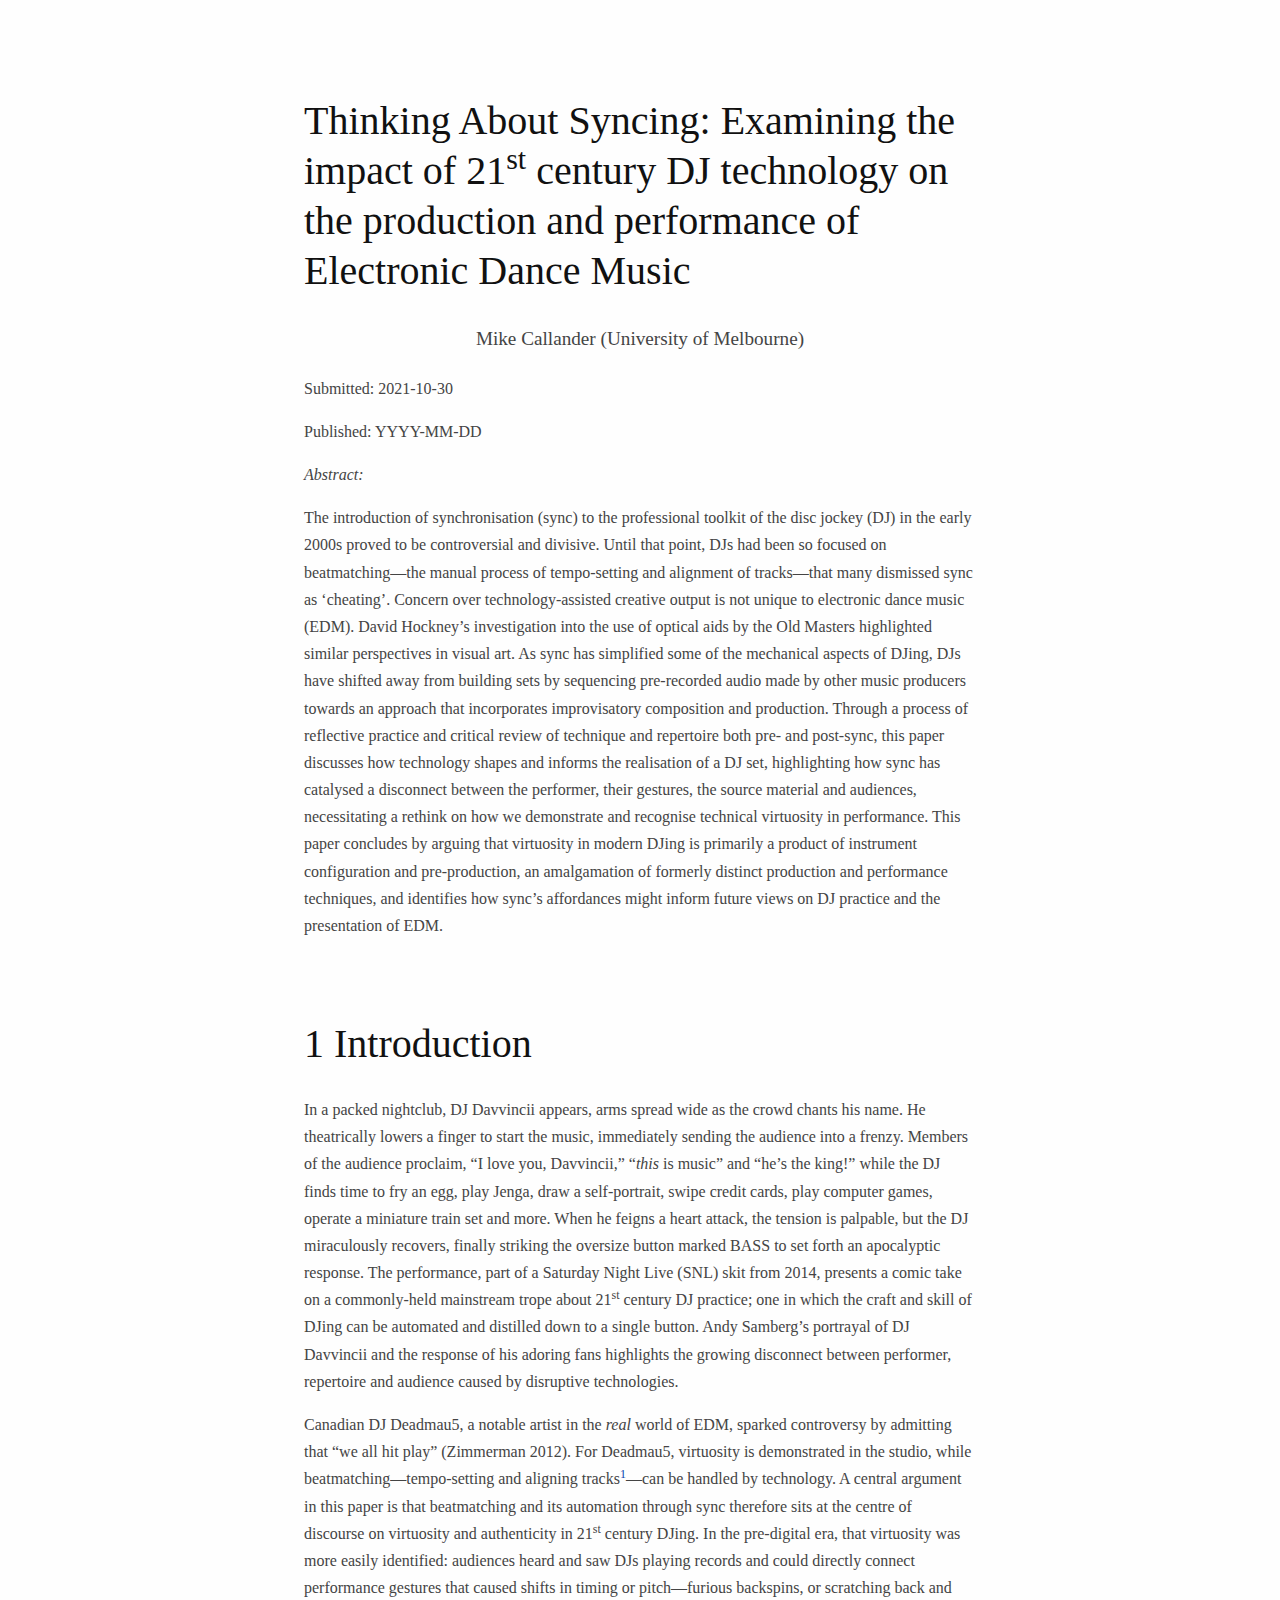
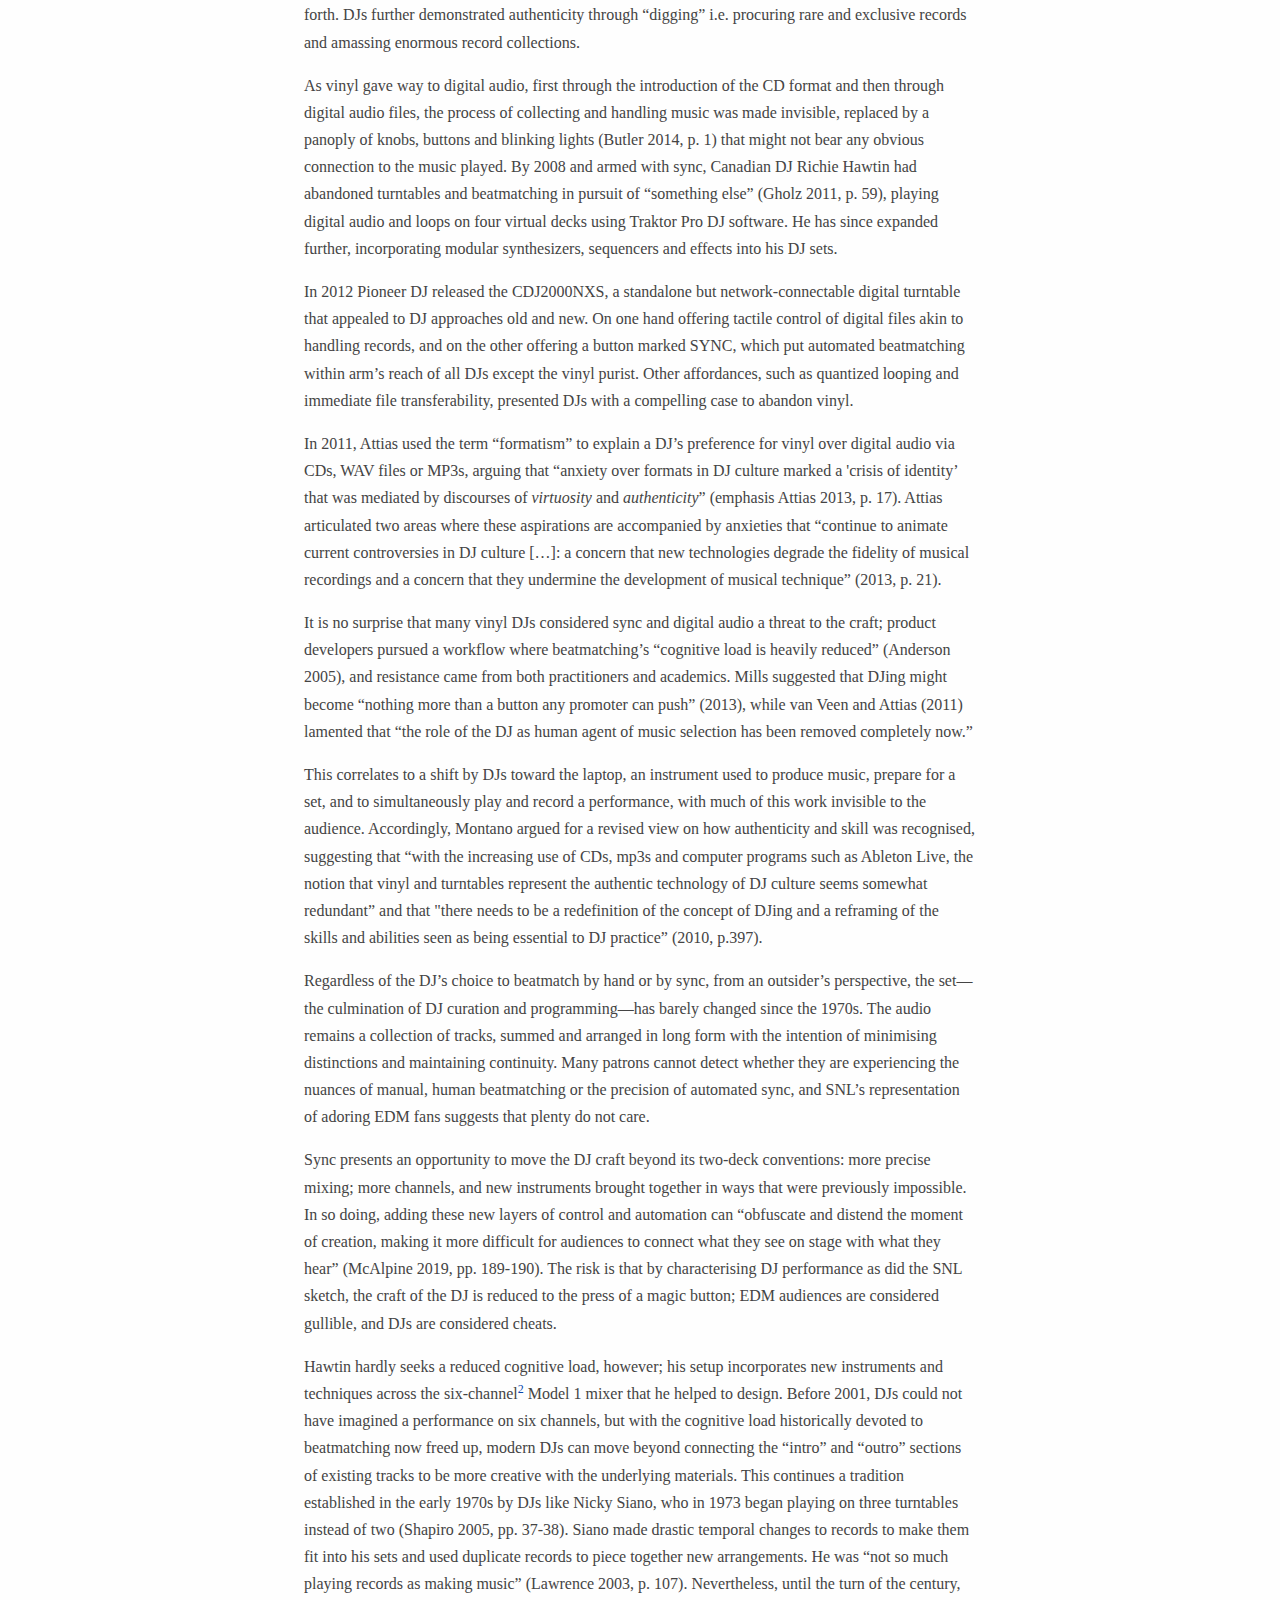
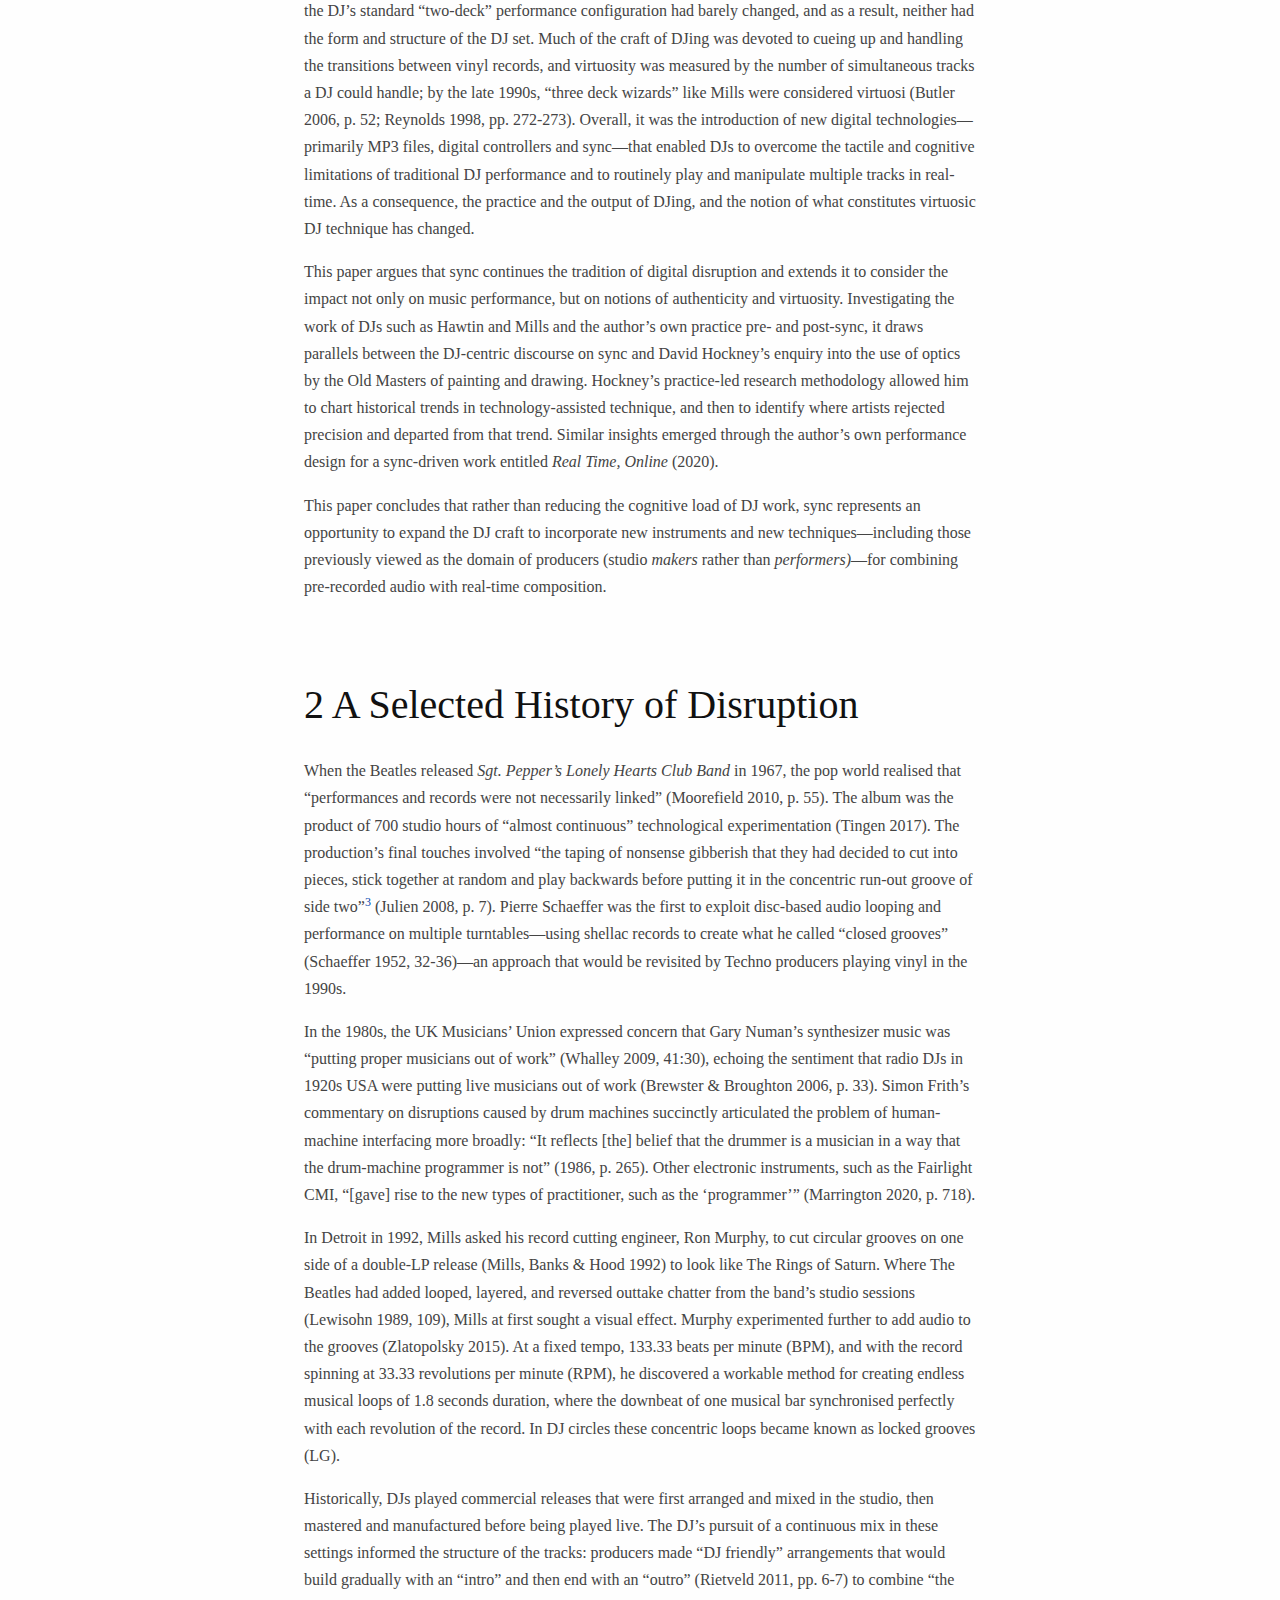
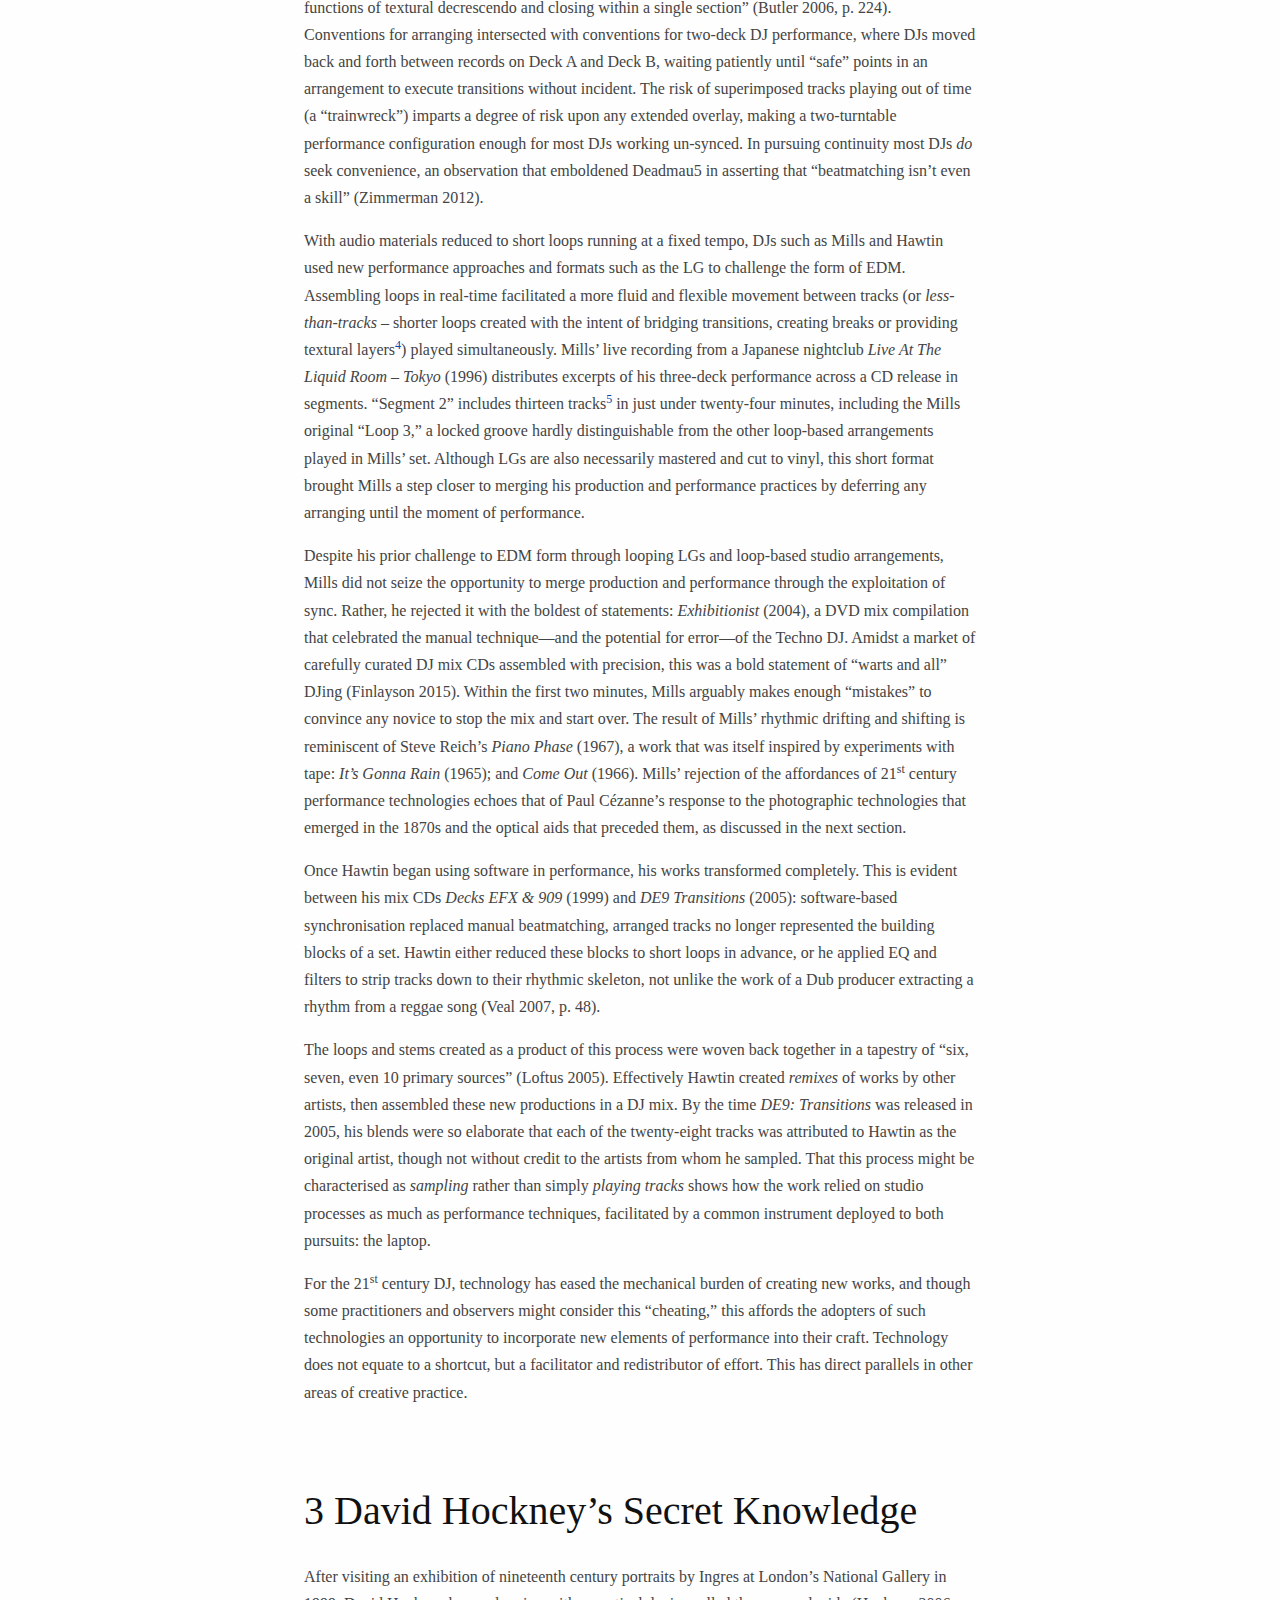
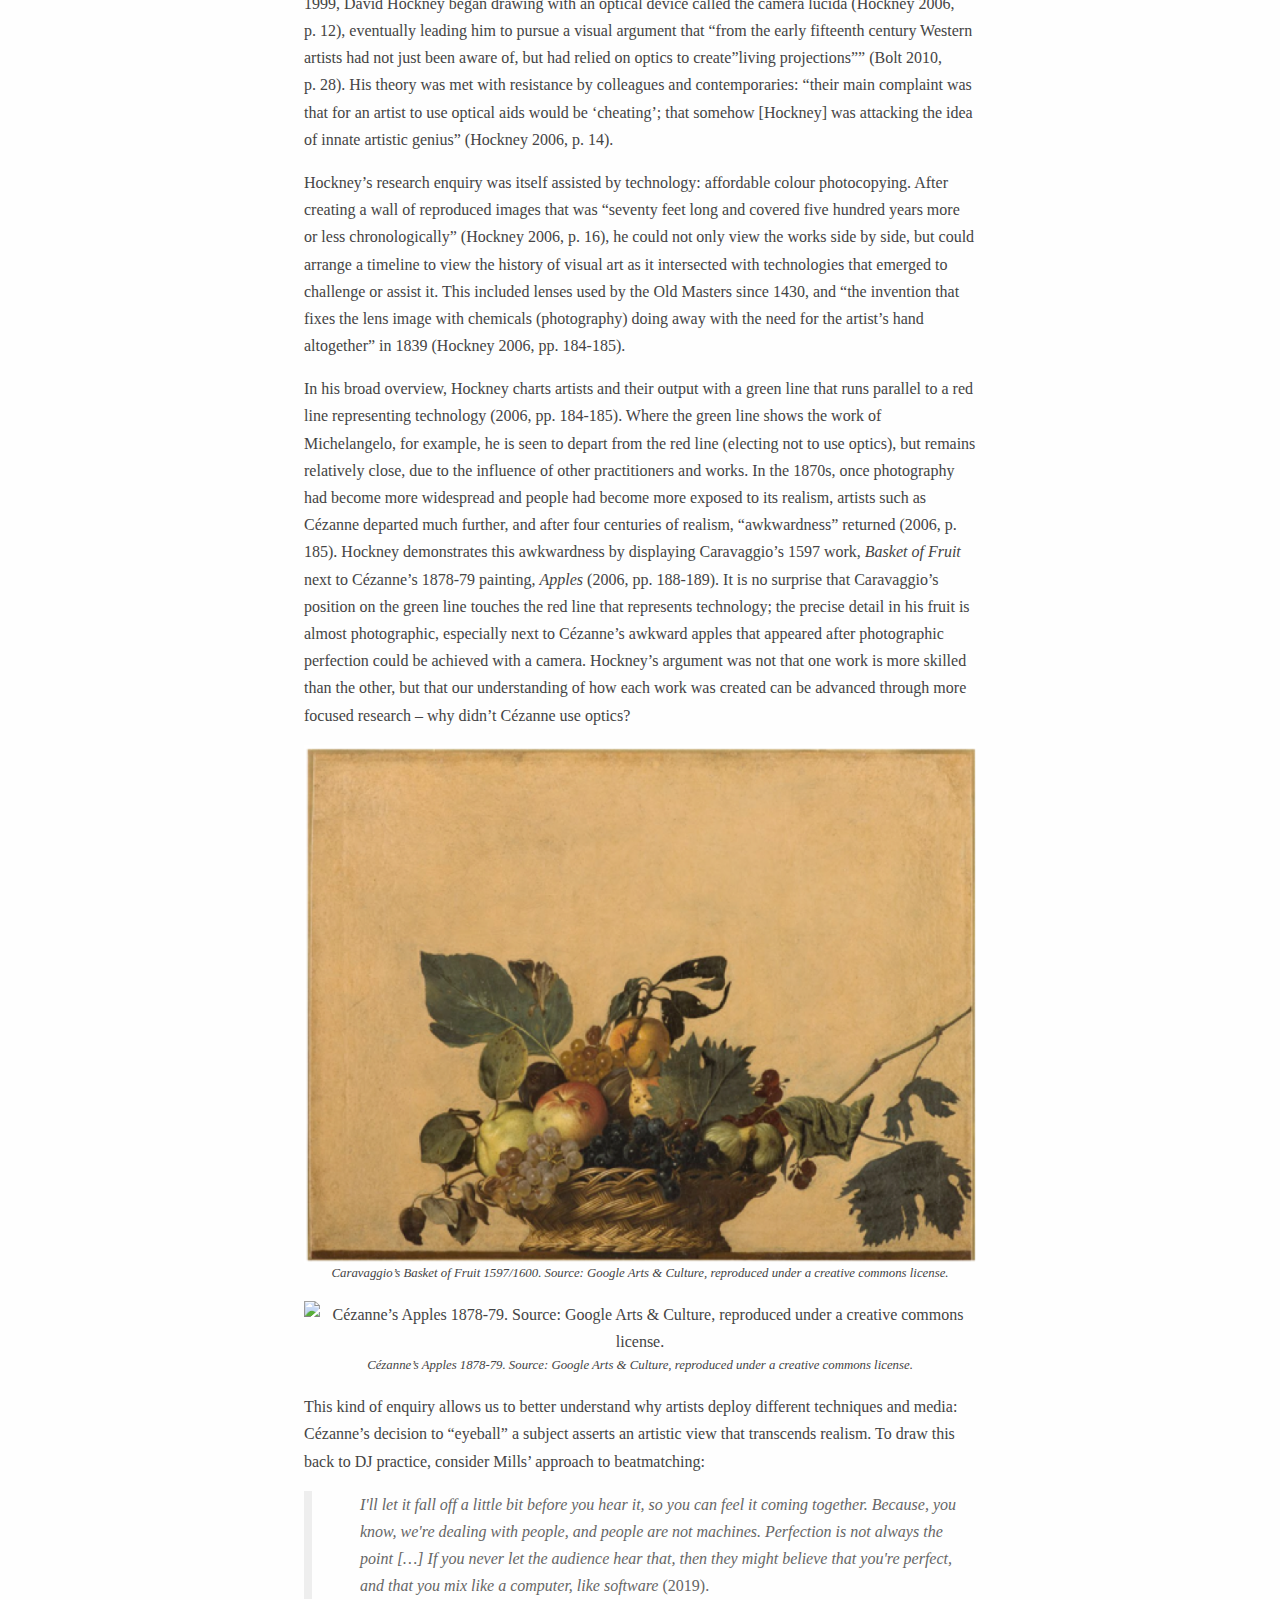
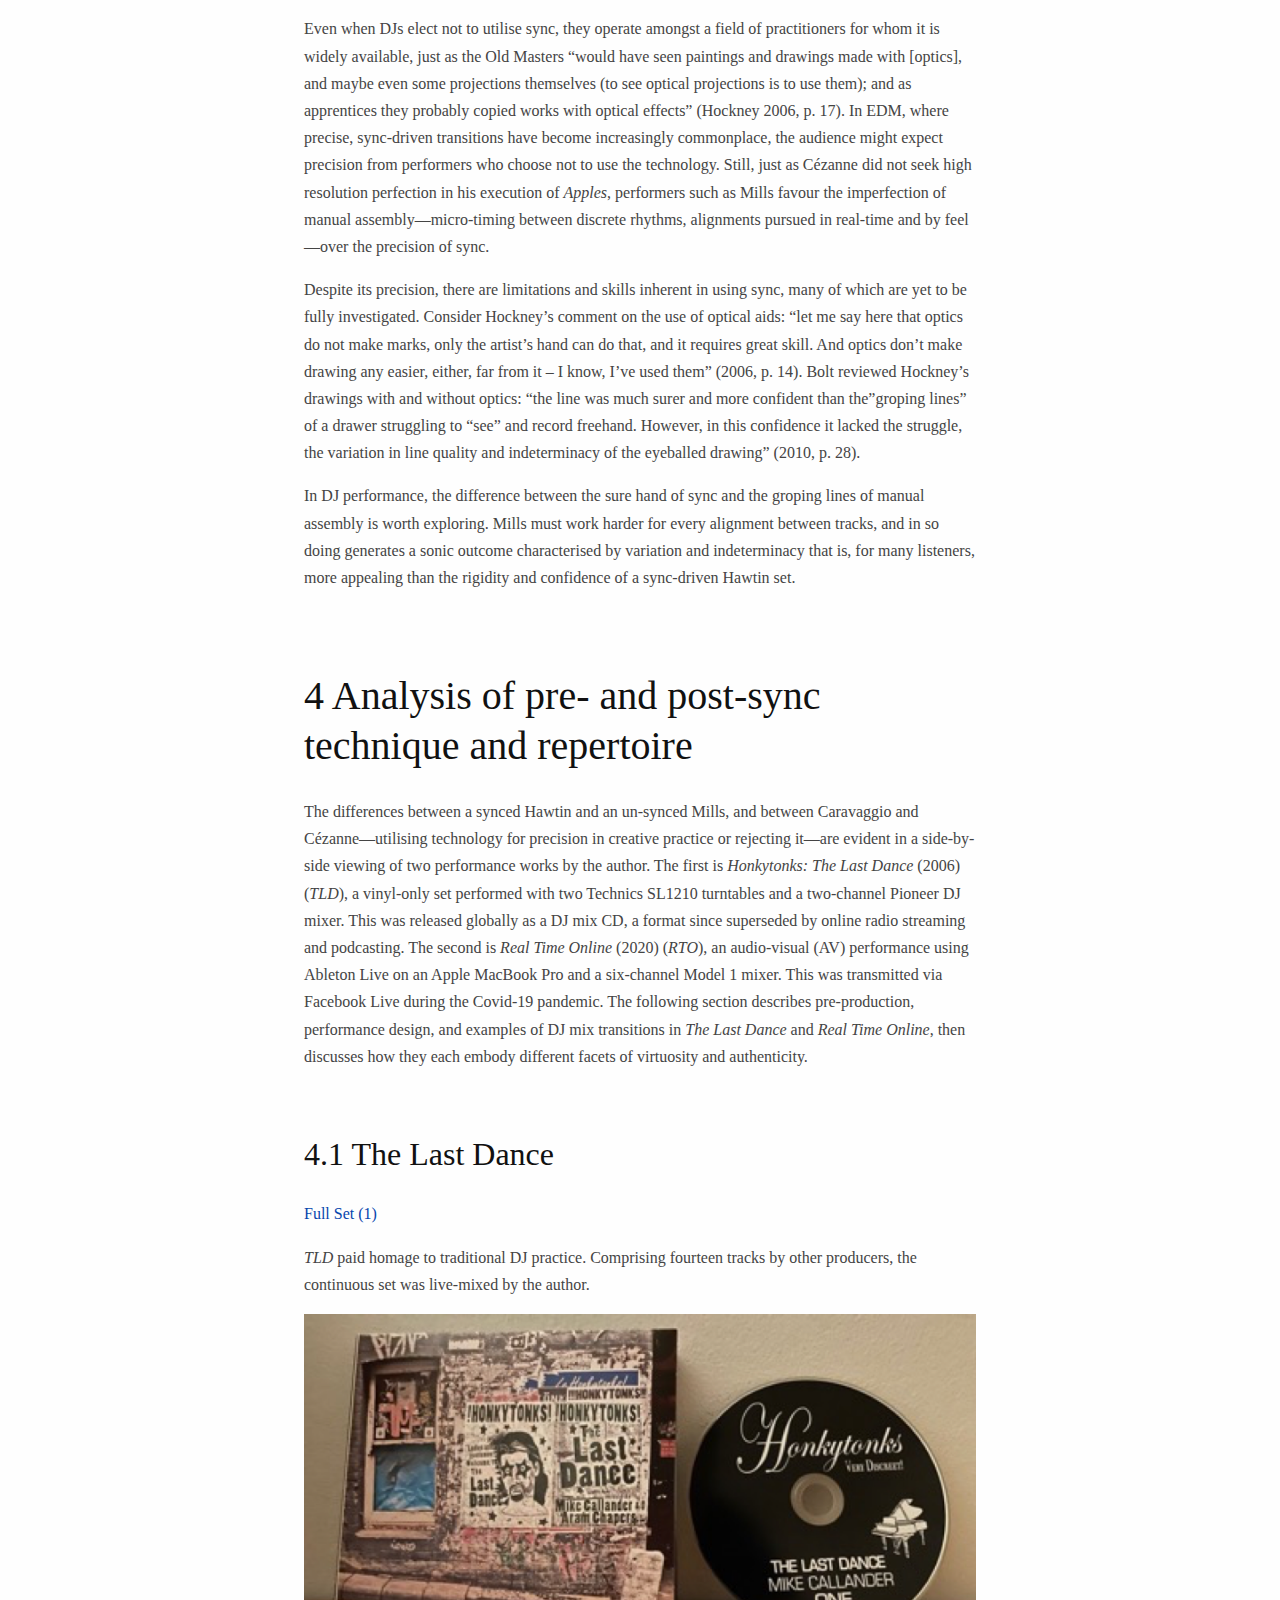
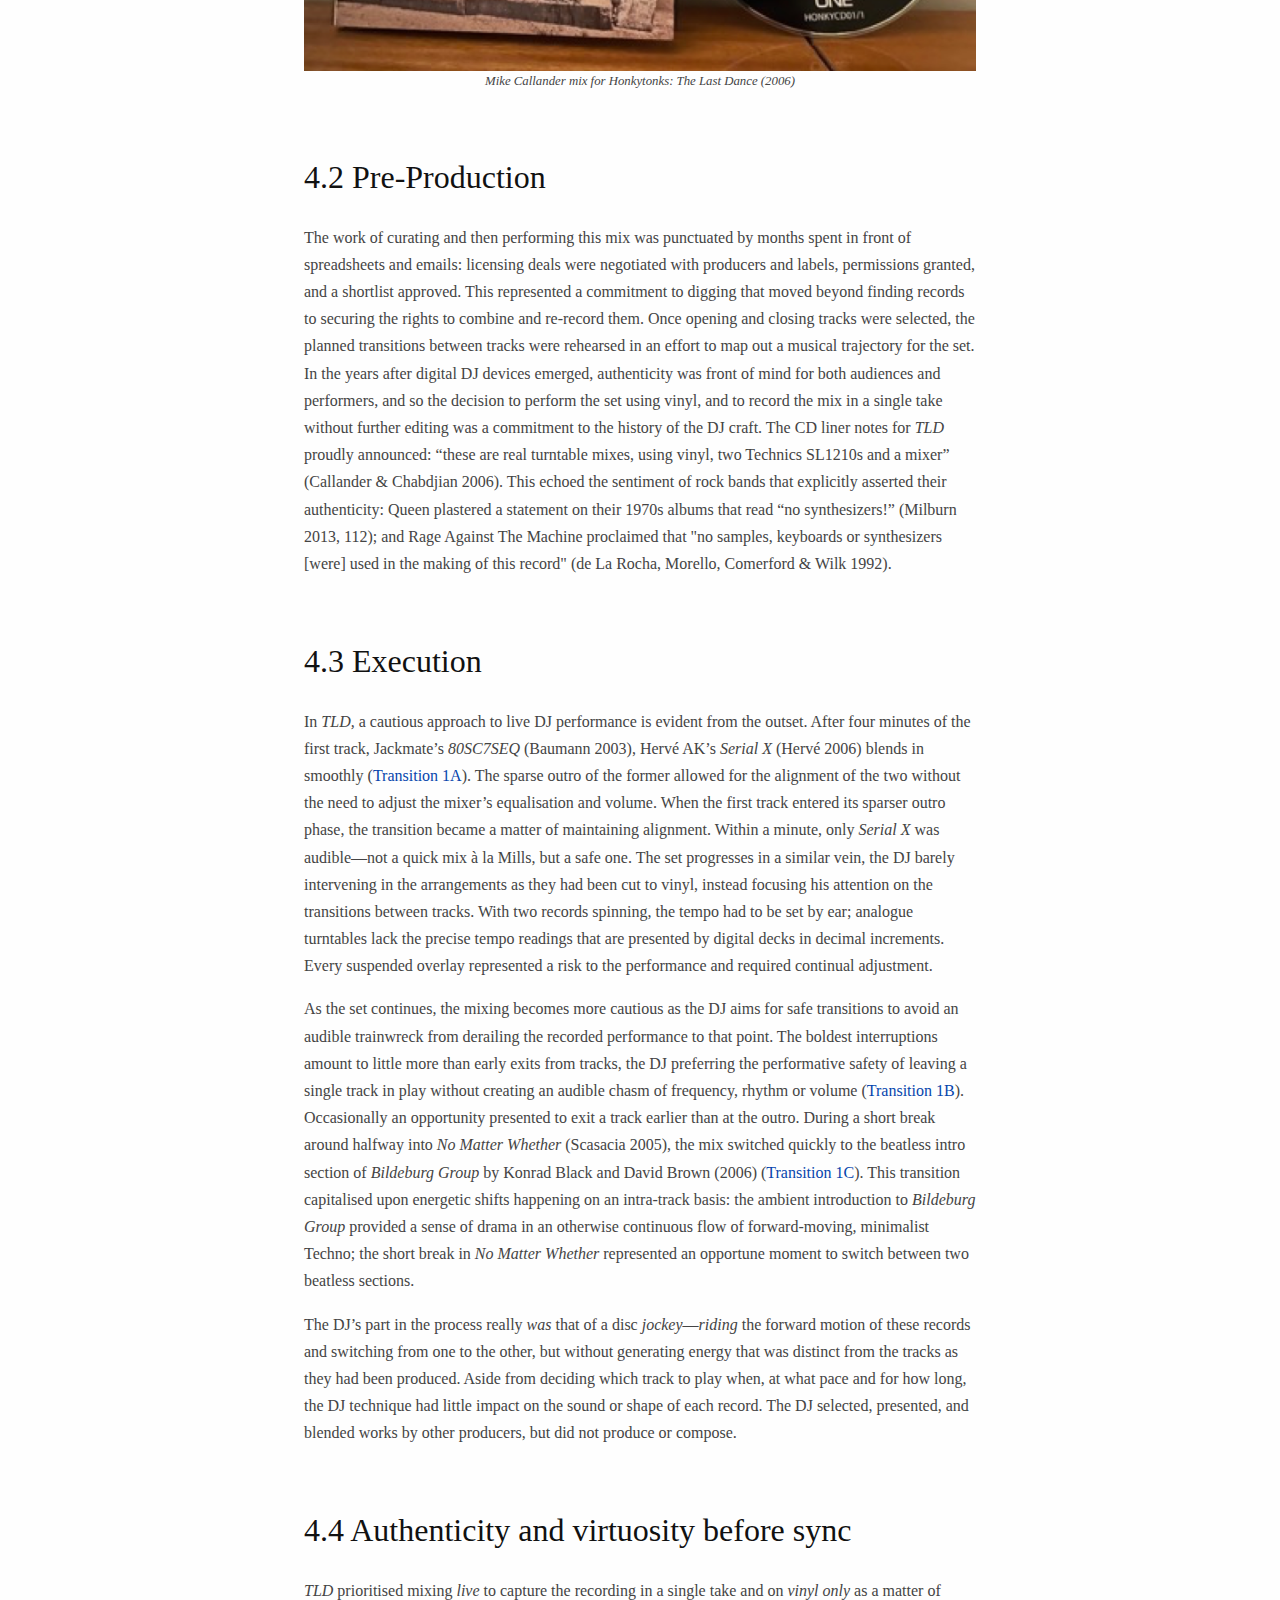
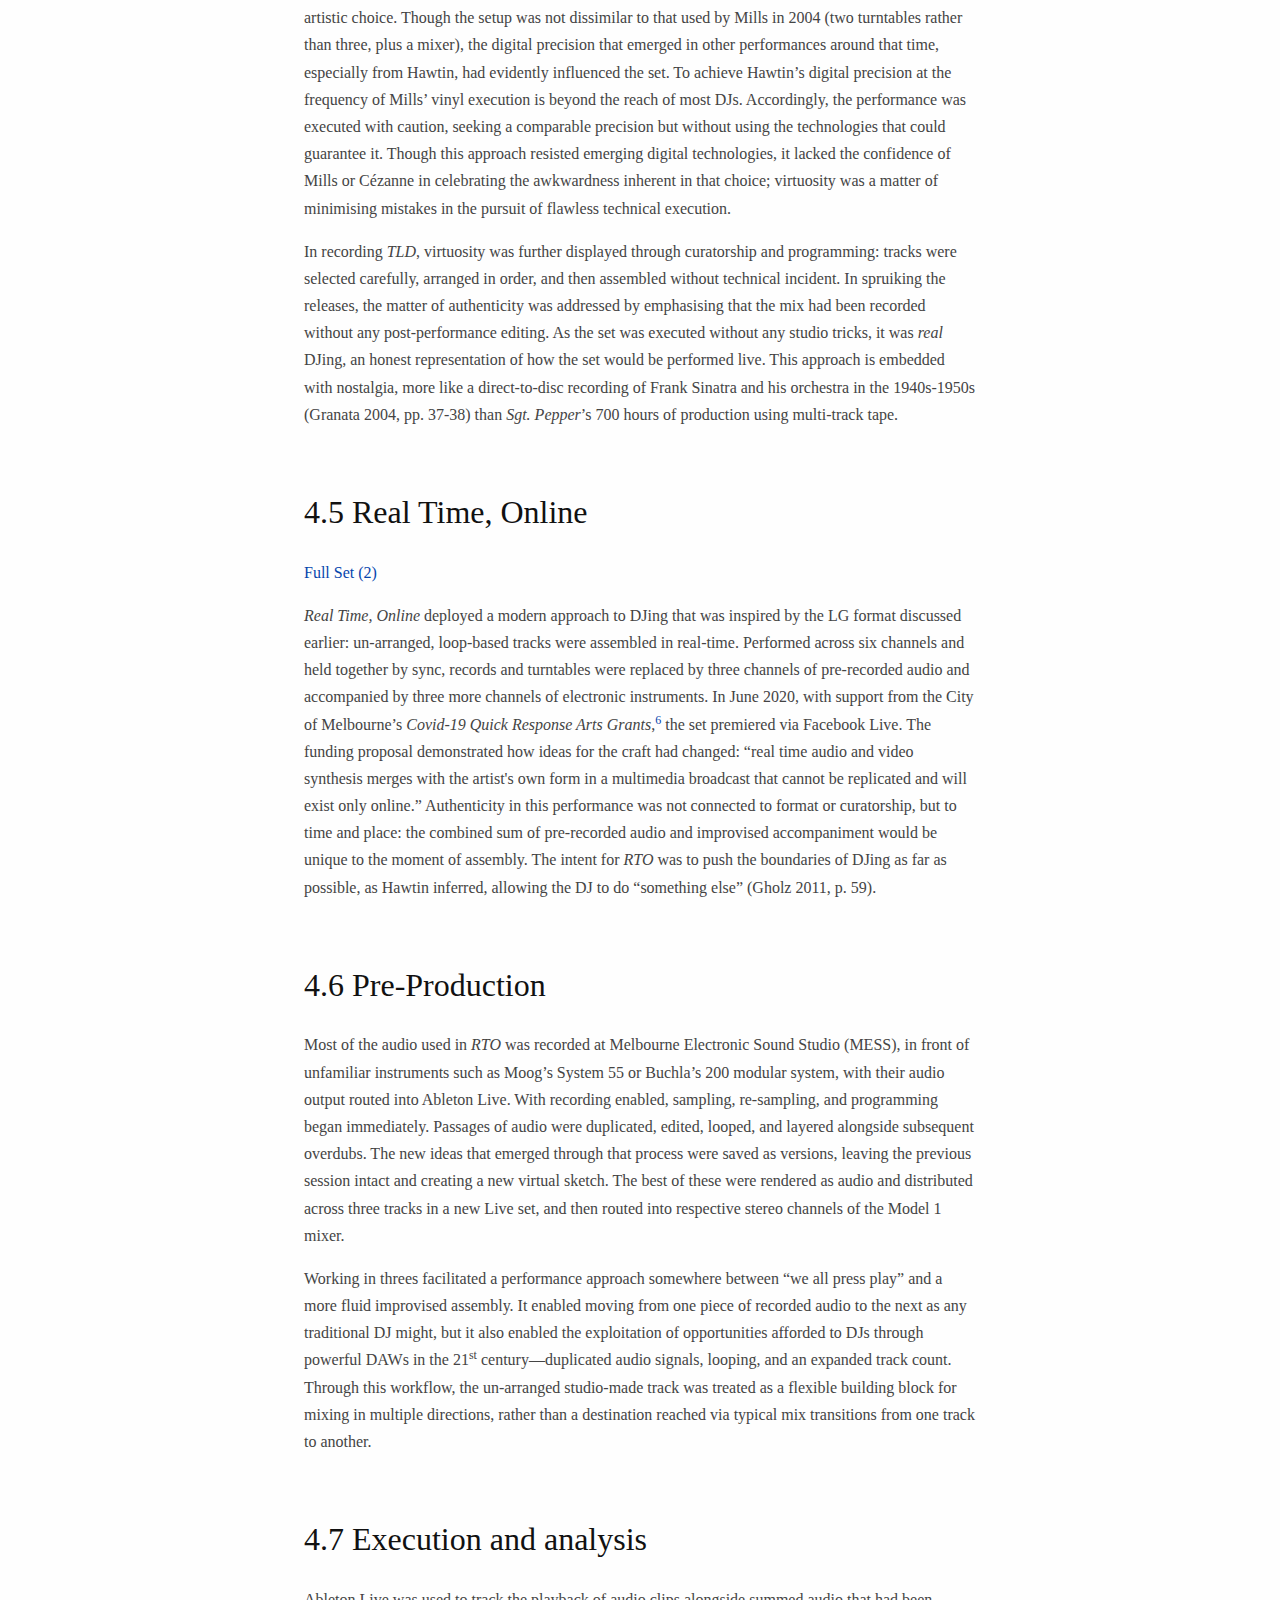
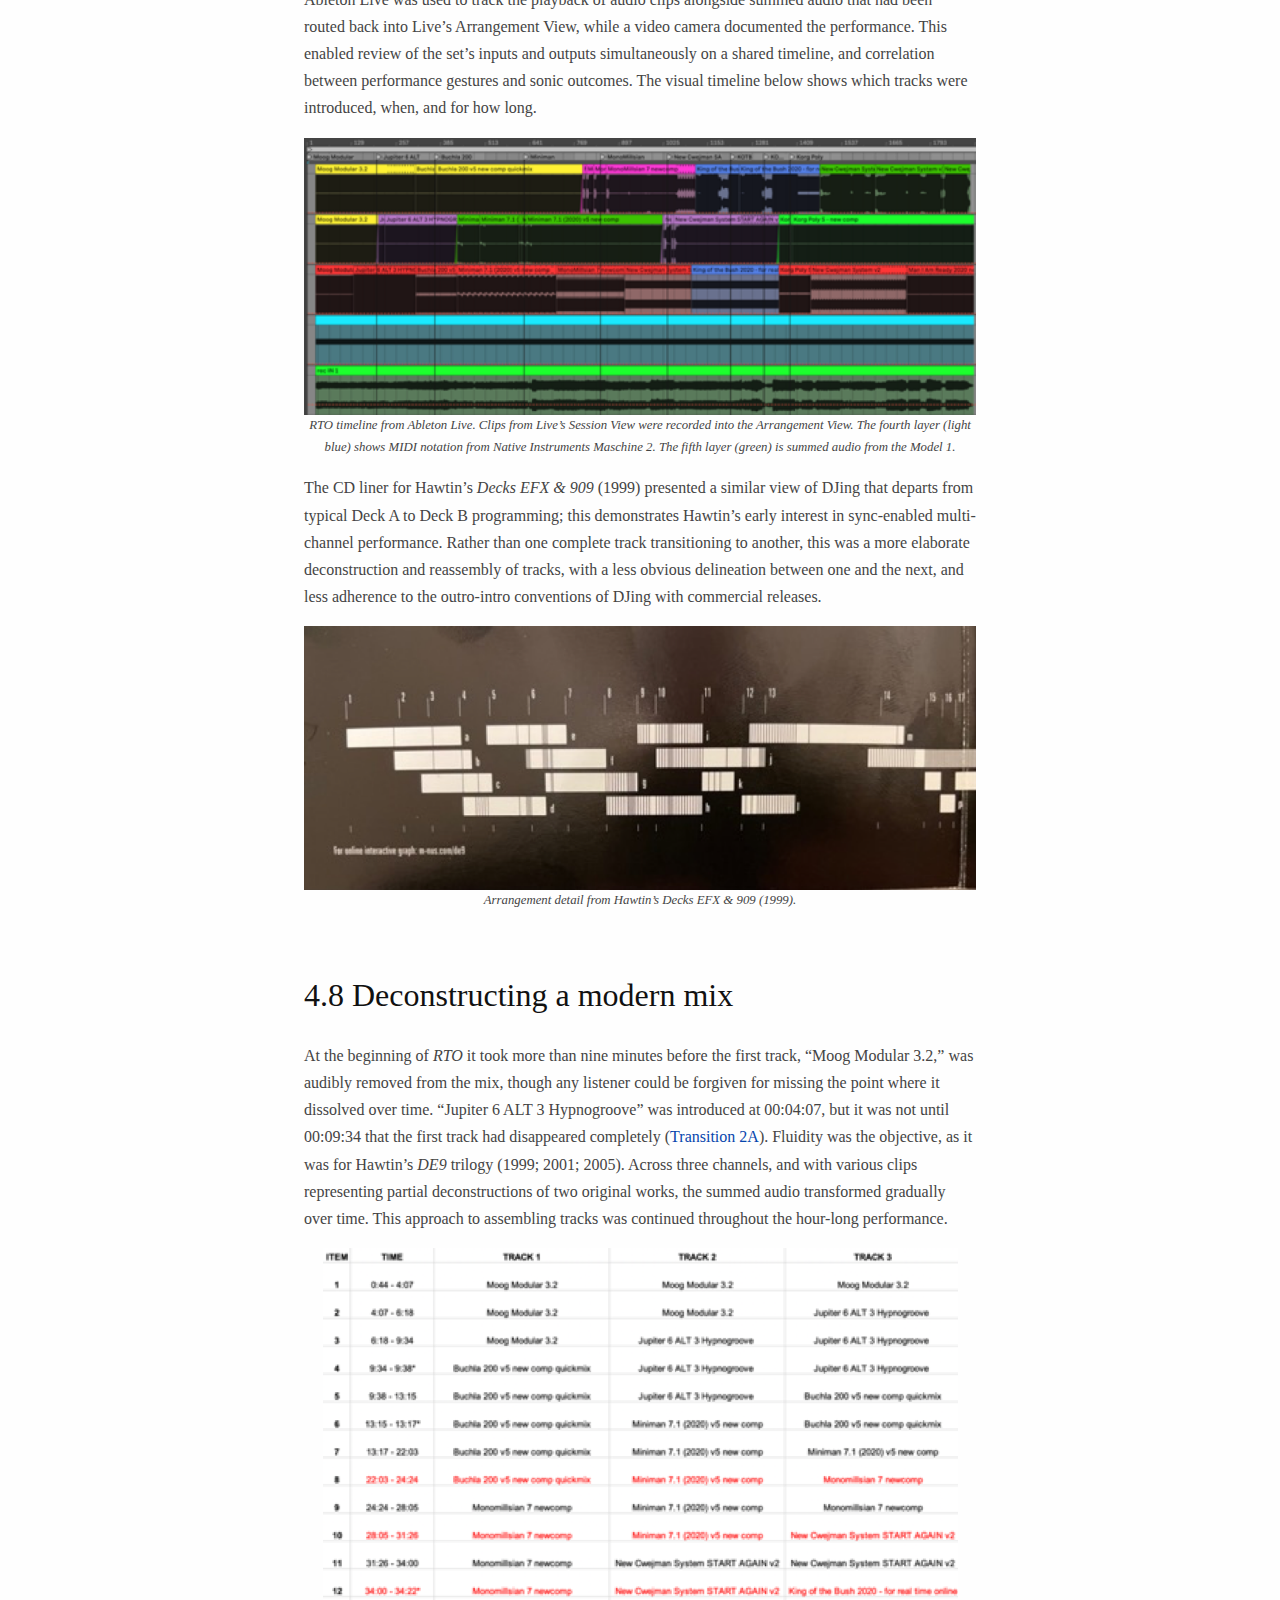
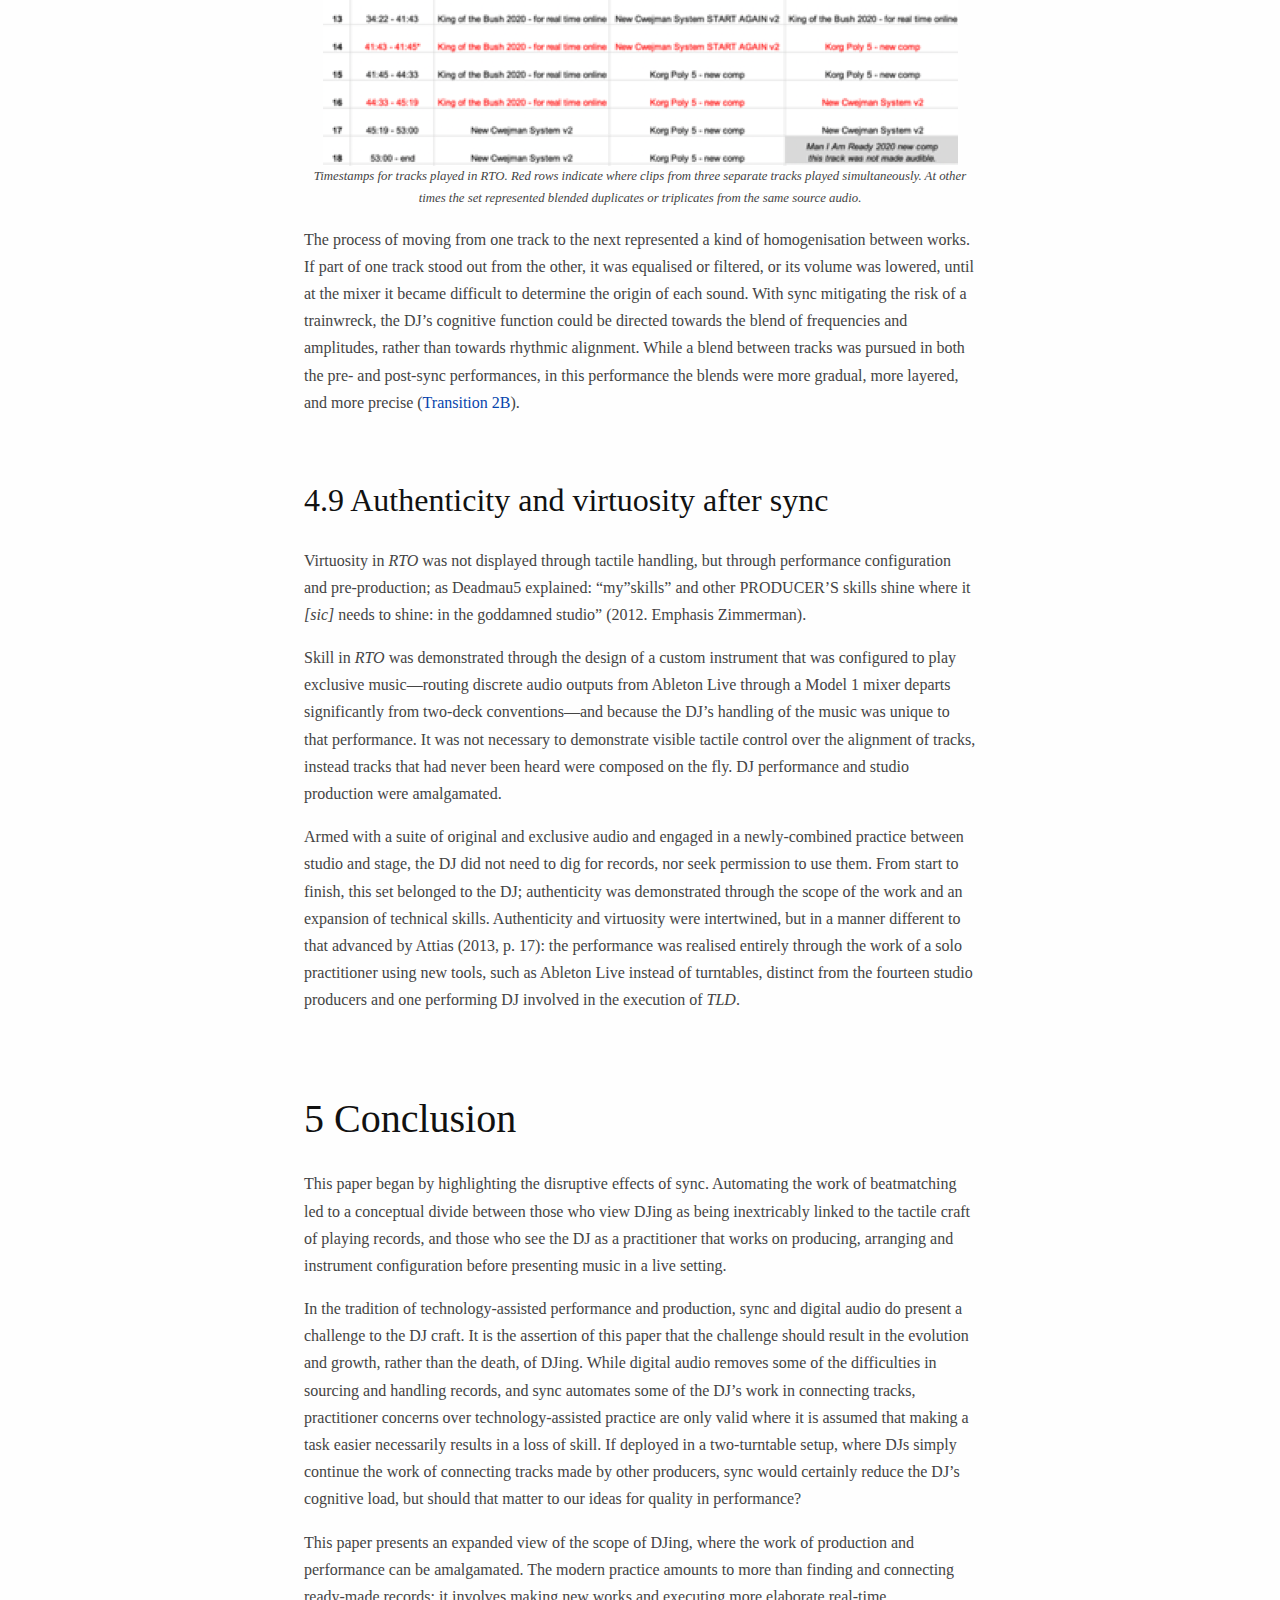
==== index.html @ 203439c2 "deploy: f48fe252d21193da7392823ff0efa129f511105b" ====
<!DOCTYPE html>
<html xmlns="http://www.w3.org/1999/xhtml" lang="" xml:lang="">
<head>
  <meta charset="utf-8" />
  <meta name="generator" content="pandoc" />
  <meta name="viewport" content="width=device-width, initial-scale=1.0, user-scalable=yes" />
  <meta name="dcterms.date" content="2021-10-30" />
  <title>Thinking About Syncing: Examining the impact of 21st century DJ technology on the production and performance of Electronic Dance Music</title>
  <style>
    code{white-space: pre-wrap;}
    span.smallcaps{font-variant: small-caps;}
    div.columns{display: flex; gap: min(4vw, 1.5em);}
    div.column{flex: auto; overflow-x: auto;}
    div.hanging-indent{margin-left: 1.5em; text-indent: -1.5em;}
    ul.task-list{list-style: none;}
    ul.task-list li input[type="checkbox"] {
      width: 0.8em;
      margin: 0 0.8em 0.2em -1.6em;
      vertical-align: middle;
    }
    .display.math{display: block; text-align: center; margin: 0.5rem auto;}
  </style>
  <link rel="stylesheet" href="templates/pandoc.css" />
  <!--[if lt IE 9]>
    <script src="//cdnjs.cloudflare.com/ajax/libs/html5shiv/3.7.3/html5shiv-printshiv.min.js"></script>
  <![endif]-->
</head>
<body>
<header id="title-block-header">
<h1 class="title">Thinking About Syncing: Examining the impact of
21<sup>st</sup> century DJ technology on the production and performance
of Electronic Dance Music</h1>
<p class="author">Mike Callander
 (University of Melbourne)
</p>
<p class="date">Submitted: 2021-10-30</p>
<p class="date">Published: YYYY-MM-DD</p>
</header>
<p class="abstract"><em>Abstract:</em> <p>The introduction of
synchronisation (sync) to the professional toolkit of the disc jockey
(DJ) in the early 2000s proved to be controversial and divisive. Until
that point, DJs had been so focused on beatmatching—the manual process
of tempo-setting and alignment of tracks—that many dismissed sync as
‘cheating’. Concern over technology-assisted creative output is not
unique to electronic dance music (EDM). David Hockney’s investigation
into the use of optical aids by the Old Masters highlighted similar
perspectives in visual art. As sync has simplified some of the
mechanical aspects of DJing, DJs have shifted away from building sets by
sequencing pre-recorded audio made by other music producers towards an
approach that incorporates improvisatory composition and production.
Through a process of reflective practice and critical review of
technique and repertoire both pre- and post-sync, this paper discusses
how technology shapes and informs the realisation of a DJ set,
highlighting how sync has catalysed a disconnect between the performer,
their gestures, the source material and audiences, necessitating a
rethink on how we demonstrate and recognise technical virtuosity in
performance. This paper concludes by arguing that virtuosity in modern
DJing is primarily a product of instrument configuration and
pre-production, an amalgamation of formerly distinct production and
performance techniques, and identifies how sync’s affordances might
inform future views on DJ practice and the presentation of EDM.</p></p>
<h1 data-number="1" id="introduction"><span
class="header-section-number">1</span> Introduction</h1>
<p>In a packed nightclub, DJ Davvincii appears, arms spread wide as the
crowd chants his name. He theatrically lowers a finger to start the
music, immediately sending the audience into a frenzy. Members of the
audience proclaim, “I love you, Davvincii,” “<em>this</em> is music” and
“he’s the king!” while the DJ finds time to fry an egg, play Jenga, draw
a self-portrait, swipe credit cards, play computer games, operate a
miniature train set and more. When he feigns a heart attack, the tension
is palpable, but the DJ miraculously recovers, finally striking the
oversize button marked BASS to set forth an apocalyptic response. The
performance, part of a Saturday Night Live (SNL) skit from 2014,
presents a comic take on a commonly-held mainstream trope about
21<sup>st</sup> century DJ practice; one in which the craft and skill of
DJing can be automated and distilled down to a single button. Andy
Samberg’s portrayal of DJ Davvincii and the response of his adoring fans
highlights the growing disconnect between performer, repertoire and
audience caused by disruptive technologies.</p>
<p>Canadian DJ Deadmau5, a notable artist in the <em>real</em> world of
EDM, sparked controversy by admitting that “we all hit play” (Zimmerman
2012). For Deadmau5, virtuosity is demonstrated in the studio, while
beatmatching—tempo-setting and aligning tracks<a href="#fn1"
class="footnote-ref" id="fnref1" role="doc-noteref"><sup>1</sup></a>—can
be handled by technology. A central argument in this paper is that
beatmatching and its automation through sync therefore sits at the
centre of discourse on virtuosity and authenticity in 21<sup>st</sup>
century DJing. In the pre-digital era, that virtuosity was more easily
identified: audiences heard and saw DJs playing records and could
directly connect performance gestures that caused shifts in timing or
pitch—furious backspins, or scratching back and forth. DJs further
demonstrated authenticity through “digging” i.e. procuring rare and
exclusive records and amassing enormous record collections.</p>
<p>As vinyl gave way to digital audio, first through the introduction of
the CD format and then through digital audio files, the process of
collecting and handling music was made invisible, replaced by a panoply
of knobs, buttons and blinking lights (Butler 2014, p. 1) that might not
bear any obvious connection to the music played. By 2008 and armed with
sync, Canadian DJ Richie Hawtin had abandoned turntables and
beatmatching in pursuit of “something else” (Gholz 2011, p. 59), playing
digital audio and loops on four virtual decks using Traktor Pro DJ
software. He has since expanded further, incorporating modular
synthesizers, sequencers and effects into his DJ sets.</p>
<p>In 2012 Pioneer DJ released the CDJ2000NXS, a standalone but
network-connectable digital turntable that appealed to DJ approaches old
and new. On one hand offering tactile control of digital files akin to
handling records, and on the other offering a button marked SYNC, which
put automated beatmatching within arm’s reach of all DJs except the
vinyl purist. Other affordances, such as quantized looping and immediate
file transferability, presented DJs with a compelling case to abandon
vinyl.</p>
<p>In 2011, Attias used the term “formatism” to explain a DJ’s
preference for vinyl over digital audio via CDs, WAV files or MP3s,
arguing that “anxiety over formats in DJ culture marked a 'crisis of
identity’ that was mediated by discourses of <em>virtuosity</em> and
<em>authenticity</em>” (emphasis Attias 2013, p. 17). Attias articulated
two areas where these aspirations are accompanied by anxieties that
“continue to animate current controversies in DJ culture […]: a concern
that new technologies degrade the fidelity of musical recordings and a
concern that they undermine the development of musical technique” (2013,
p. 21).</p>
<p>It is no surprise that many vinyl DJs considered sync and digital
audio a threat to the craft; product developers pursued a workflow where
beatmatching’s “cognitive load is heavily reduced” (Anderson 2005), and
resistance came from both practitioners and academics. Mills suggested
that DJing might become “nothing more than a button any promoter can
push” (2013), while van Veen and Attias (2011) lamented that “the role
of the DJ as human agent of music selection has been removed completely
now.”</p>
<p>This correlates to a shift by DJs toward the laptop, an instrument
used to produce music, prepare for a set, and to simultaneously play and
record a performance, with much of this work invisible to the audience.
Accordingly, Montano argued for a revised view on how authenticity and
skill was recognised, suggesting that “with the increasing use of CDs,
mp3s and computer programs such as Ableton Live, the notion that vinyl
and turntables represent the authentic technology of DJ culture seems
somewhat redundant” and that "there needs to be a redefinition of the
concept of DJing and a reframing of the skills and abilities seen as
being essential to DJ practice” (2010, p.397).</p>
<p>Regardless of the DJ’s choice to beatmatch by hand or by sync, from
an outsider’s perspective, the set—the culmination of DJ curation and
programming—has barely changed since the 1970s. The audio remains a
collection of tracks, summed and arranged in long form with the
intention of minimising distinctions and maintaining continuity. Many
patrons cannot detect whether they are experiencing the nuances of
manual, human beatmatching or the precision of automated sync, and SNL’s
representation of adoring EDM fans suggests that plenty do not care.</p>
<p>Sync presents an opportunity to move the DJ craft beyond its two-deck
conventions: more precise mixing; more channels, and new instruments
brought together in ways that were previously impossible. In so doing,
adding these new layers of control and automation can “obfuscate and
distend the moment of creation, making it more difficult for audiences
to connect what they see on stage with what they hear” (McAlpine 2019,
pp. 189-190). The risk is that by characterising DJ performance as did
the SNL sketch, the craft of the DJ is reduced to the press of a magic
button; EDM audiences are considered gullible, and DJs are considered
cheats.</p>
<p>Hawtin hardly seeks a reduced cognitive load, however; his setup
incorporates new instruments and techniques across the six-channel<a
href="#fn2" class="footnote-ref" id="fnref2"
role="doc-noteref"><sup>2</sup></a> Model 1 mixer that he helped to
design. Before 2001, DJs could not have imagined a performance on six
channels, but with the cognitive load historically devoted to
beatmatching now freed up, modern DJs can move beyond connecting the
“intro” and “outro” sections of existing tracks to be more creative with
the underlying materials. This continues a tradition established in the
early 1970s by DJs like Nicky Siano, who in 1973 began playing on three
turntables instead of two (Shapiro 2005, pp. 37-38). Siano made drastic
temporal changes to records to make them fit into his sets and used
duplicate records to piece together new arrangements. He was “not so
much playing records as making music” (Lawrence 2003, p. 107).
Nevertheless, until the turn of the century, the DJ’s standard
“two-deck” performance configuration had barely changed, and as a
result, neither had the form and structure of the DJ set. Much of the
craft of DJing was devoted to cueing up and handling the transitions
between vinyl records, and virtuosity was measured by the number of
simultaneous tracks a DJ could handle; by the late 1990s, “three deck
wizards” like Mills were considered virtuosi (Butler 2006, p. 52;
Reynolds 1998, pp. 272-273). Overall, it was the introduction of new
digital technologies—primarily MP3 files, digital controllers and
sync—that enabled DJs to overcome the tactile and cognitive limitations
of traditional DJ performance and to routinely play and manipulate
multiple tracks in real-time. As a consequence, the practice and the
output of DJing, and the notion of what constitutes virtuosic DJ
technique has changed.</p>
<p>This paper argues that sync continues the tradition of digital
disruption and extends it to consider the impact not only on music
performance, but on notions of authenticity and virtuosity.
Investigating the work of DJs such as Hawtin and Mills and the author’s
own practice pre- and post-sync, it draws parallels between the
DJ-centric discourse on sync and David Hockney’s enquiry into the use of
optics by the Old Masters of painting and drawing. Hockney’s
practice-led research methodology allowed him to chart historical trends
in technology-assisted technique, and then to identify where artists
rejected precision and departed from that trend. Similar insights
emerged through the author’s own performance design for a sync-driven
work entitled <em>Real Time, Online</em> (2020).</p>
<p>This paper concludes that rather than reducing the cognitive load of
DJ work, sync represents an opportunity to expand the DJ craft to
incorporate new instruments and new techniques—including those
previously viewed as the domain of producers (studio <em>makers</em>
rather than <em>performers)</em>—for combining pre-recorded audio with
real-time composition.</p>
<h1 data-number="2" id="a-selected-history-of-disruption"><span
class="header-section-number">2</span> A Selected History of
Disruption</h1>
<p>When the Beatles released <em>Sgt. Pepper’s Lonely Hearts Club
Band</em> in 1967, the pop world realised that “performances and records
were not necessarily linked” (Moorefield 2010, p. 55). The album was the
product of 700 studio hours of “almost continuous” technological
experimentation (Tingen 2017). The production’s final touches involved
“the taping of nonsense gibberish that they had decided to cut into
pieces, stick together at random and play backwards before putting it in
the concentric run-out groove of side two”<a href="#fn3"
class="footnote-ref" id="fnref3" role="doc-noteref"><sup>3</sup></a>
(Julien 2008, p. 7). Pierre Schaeffer was the first to exploit
disc-based audio looping and performance on multiple turntables—using
shellac records to create what he called “closed grooves” (Schaeffer
1952, 32-36)—an approach that would be revisited by Techno producers
playing vinyl in the 1990s.</p>
<p>In the 1980s, the UK Musicians’ Union expressed concern that Gary
Numan’s synthesizer music was “putting proper musicians out of work”
(Whalley 2009, 41:30), echoing the sentiment that radio DJs in 1920s USA
were putting live musicians out of work (Brewster &amp; Broughton 2006,
p. 33). Simon Frith’s commentary on disruptions caused by drum machines
succinctly articulated the problem of human-machine interfacing more
broadly: “It reflects [the] belief that the drummer is a musician in a
way that the drum-machine programmer is not” (1986, p. 265). Other
electronic instruments, such as the Fairlight CMI, “[gave] rise to the
new types of practitioner, such as the ‘programmer’” (Marrington 2020,
p. 718).</p>
<p>In Detroit in 1992, Mills asked his record cutting engineer, Ron
Murphy, to cut circular grooves on one side of a double-LP release
(Mills, Banks &amp; Hood 1992) to look like The Rings of Saturn. Where
The Beatles had added looped, layered, and reversed outtake chatter from
the band’s studio sessions (Lewisohn 1989, 109), Mills at first sought a
visual effect. Murphy experimented further to add audio to the grooves
(Zlatopolsky 2015). At a fixed tempo, 133.33 beats per minute (BPM), and
with the record spinning at 33.33 revolutions per minute (RPM), he
discovered a workable method for creating endless musical loops of 1.8
seconds duration, where the downbeat of one musical bar synchronised
perfectly with each revolution of the record. In DJ circles these
concentric loops became known as locked grooves (LG).</p>
<p>Historically, DJs played commercial releases that were first arranged
and mixed in the studio, then mastered and manufactured before being
played live. The DJ’s pursuit of a continuous mix in these settings
informed the structure of the tracks: producers made “DJ friendly”
arrangements that would build gradually with an “intro” and then end
with an “outro” (Rietveld 2011, pp. 6-7) to combine “the functions of
textural decrescendo and closing within a single section” (Butler 2006,
p. 224). Conventions for arranging intersected with conventions for
two-deck DJ performance, where DJs moved back and forth between records
on Deck A and Deck B, waiting patiently until “safe” points in an
arrangement to execute transitions without incident. The risk of
superimposed tracks playing out of time (a “trainwreck”) imparts a
degree of risk upon any extended overlay, making a two-turntable
performance configuration enough for most DJs working un-synced. In
pursuing continuity most DJs <em>do</em> seek convenience, an
observation that emboldened Deadmau5 in asserting that “beatmatching
isn’t even a skill” (Zimmerman 2012).</p>
<p>With audio materials reduced to short loops running at a fixed tempo,
DJs such as Mills and Hawtin used new performance approaches and formats
such as the LG to challenge the form of EDM. Assembling loops in
real-time facilitated a more fluid and flexible movement between tracks
(or <em>less-than-tracks</em> – shorter loops created with the intent of
bridging transitions, creating breaks or providing textural layers<a
href="#fn4" class="footnote-ref" id="fnref4"
role="doc-noteref"><sup>4</sup></a>) played simultaneously. Mills’ live
recording from a Japanese nightclub <em>Live At The Liquid Room –
Tokyo</em> (1996) distributes excerpts of his three-deck performance
across a CD release in segments. “Segment 2” includes thirteen tracks<a
href="#fn5" class="footnote-ref" id="fnref5"
role="doc-noteref"><sup>5</sup></a> in just under twenty-four minutes,
including the Mills original “Loop 3,” a locked groove hardly
distinguishable from the other loop-based arrangements played in Mills’
set. Although LGs are also necessarily mastered and cut to vinyl, this
short format brought Mills a step closer to merging his production and
performance practices by deferring any arranging until the moment of
performance.</p>
<p>Despite his prior challenge to EDM form through looping LGs and
loop-based studio arrangements, Mills did not seize the opportunity to
merge production and performance through the exploitation of sync.
Rather, he rejected it with the boldest of statements:
<em>Exhibitionist</em> (2004), a DVD mix compilation that celebrated the
manual technique—and the potential for error—of the Techno DJ. Amidst a
market of carefully curated DJ mix CDs assembled with precision, this
was a bold statement of “warts and all” DJing (Finlayson 2015). Within
the first two minutes, Mills arguably makes enough “mistakes” to
convince any novice to stop the mix and start over. The result of Mills’
rhythmic drifting and shifting is reminiscent of Steve Reich’s <em>Piano
Phase</em> (1967), a work that was itself inspired by experiments with
tape: <em>It’s Gonna Rain</em> (1965); and <em>Come Out</em> (1966).
Mills’ rejection of the affordances of 21<sup>st</sup> century
performance technologies echoes that of Paul Cézanne’s response to the
photographic technologies that emerged in the 1870s and the optical aids
that preceded them, as discussed in the next section.</p>
<p>Once Hawtin began using software in performance, his works
transformed completely. This is evident between his mix CDs <em>Decks
EFX &amp; 909</em> (1999) and <em>DE9 Transitions</em> (2005):
software-based synchronisation replaced manual beatmatching, arranged
tracks no longer represented the building blocks of a set. Hawtin either
reduced these blocks to short loops in advance, or he applied EQ and
filters to strip tracks down to their rhythmic skeleton, not unlike the
work of a Dub producer extracting a rhythm from a reggae song (Veal
2007, p. 48).</p>
<p>The loops and stems created as a product of this process were woven
back together in a tapestry of “six, seven, even 10 primary sources”
(Loftus 2005). Effectively Hawtin created <em>remixes</em> of works by
other artists, then assembled these new productions in a DJ mix. By the
time <em>DE9: Transitions</em> was released in 2005, his blends were so
elaborate that each of the twenty-eight tracks was attributed to Hawtin
as the original artist, though not without credit to the artists from
whom he sampled. That this process might be characterised as
<em>sampling</em> rather than simply <em>playing tracks</em> shows how
the work relied on studio processes as much as performance techniques,
facilitated by a common instrument deployed to both pursuits: the
laptop.</p>
<p>For the 21<sup>st</sup> century DJ, technology has eased the
mechanical burden of creating new works, and though some practitioners
and observers might consider this “cheating,” this affords the adopters
of such technologies an opportunity to incorporate new elements of
performance into their craft. Technology does not equate to a shortcut,
but a facilitator and redistributor of effort. This has direct parallels
in other areas of creative practice.</p>
<h1 data-number="3" id="david-hockneys-secret-knowledge"><span
class="header-section-number">3</span> David Hockney’s Secret
Knowledge</h1>
<p>After visiting an exhibition of nineteenth century portraits by
Ingres at London’s National Gallery in 1999, David Hockney began drawing
with an optical device called the camera lucida (Hockney 2006, p. 12),
eventually leading him to pursue a visual argument that “from the early
fifteenth century Western artists had not just been aware of, but had
relied on optics to create”living projections”” (Bolt 2010, p. 28). His
theory was met with resistance by colleagues and contemporaries: “their
main complaint was that for an artist to use optical aids would be
‘cheating’; that somehow [Hockney] was attacking the idea of innate
artistic genius” (Hockney 2006, p. 14).</p>
<p>Hockney’s research enquiry was itself assisted by technology:
affordable colour photocopying. After creating a wall of reproduced
images that was “seventy feet long and covered five hundred years more
or less chronologically” (Hockney 2006, p. 16), he could not only view
the works side by side, but could arrange a timeline to view the history
of visual art as it intersected with technologies that emerged to
challenge or assist it. This included lenses used by the Old Masters
since 1430, and “the invention that fixes the lens image with chemicals
(photography) doing away with the need for the artist’s hand altogether”
in 1839 (Hockney 2006, pp. 184-185).</p>
<p>In his broad overview, Hockney charts artists and their output with a
green line that runs parallel to a red line representing technology
(2006, pp. 184-185). Where the green line shows the work of
Michelangelo, for example, he is seen to depart from the red line
(electing not to use optics), but remains relatively close, due to the
influence of other practitioners and works. In the 1870s, once
photography had become more widespread and people had become more
exposed to its realism, artists such as Cézanne departed much further,
and after four centuries of realism, “awkwardness” returned (2006, p.
185). Hockney demonstrates this awkwardness by displaying Caravaggio’s
1597 work, <em>Basket of Fruit</em> next to Cézanne’s 1878-79 painting,
<em>Apples</em> (2006, pp. 188-189). It is no surprise that Caravaggio’s
position on the green line touches the red line that represents
technology; the precise detail in his fruit is almost photographic,
especially next to Cézanne’s awkward apples that appeared after
photographic perfection could be achieved with a camera. Hockney’s
argument was not that one work is more skilled than the other, but that
our understanding of how each work was created can be advanced through
more focused research – why didn’t Cézanne use optics?</p>
<figure>
<img src="./media/fig1-fruit.png"
alt="Caravaggio’s Basket of Fruit 1597/1600. Source: Google Arts &amp; Culture, reproduced under a creative commons license." />
<figcaption aria-hidden="true">Caravaggio’s <em>Basket of Fruit</em>
1597/1600. Source: Google Arts &amp; Culture, reproduced under a
creative commons license.</figcaption>
</figure>
<figure>
<img src="./media/fig2-apples.png"
alt="Cézanne’s Apples 1878-79. Source: Google Arts &amp; Culture, reproduced under a creative commons license." />
<figcaption aria-hidden="true">Cézanne’s <em>Apples</em> 1878-79.
Source: Google Arts &amp; Culture, reproduced under a creative commons
license.</figcaption>
</figure>
<p>This kind of enquiry allows us to better understand why artists
deploy different techniques and media: Cézanne’s decision to “eyeball” a
subject asserts an artistic view that transcends realism. To draw this
back to DJ practice, consider Mills’ approach to beatmatching:</p>
<blockquote>
<p><em>I'll let it fall off a little bit before you hear it, so you can
feel it coming together. Because, you know, we're dealing with people,
and people are not machines. Perfection is not always the point […] If
you never let the audience hear that, then they might believe that
you're perfect, and that you mix like a computer, like software</em>
(2019).</p>
</blockquote>
<p>Even when DJs elect not to utilise sync, they operate amongst a field
of practitioners for whom it is widely available, just as the Old
Masters “would have seen paintings and drawings made with [optics], and
maybe even some projections themselves (to see optical projections is to
use them); and as apprentices they probably copied works with optical
effects” (Hockney 2006, p. 17). In EDM, where precise, sync-driven
transitions have become increasingly commonplace, the audience might
expect precision from performers who choose not to use the technology.
Still, just as Cézanne did not seek high resolution perfection in his
execution of <em>Apples</em>, performers such as Mills favour the
imperfection of manual assembly—micro-timing between discrete rhythms,
alignments pursued in real-time and by feel—over the precision of
sync.</p>
<p>Despite its precision, there are limitations and skills inherent in
using sync, many of which are yet to be fully investigated. Consider
Hockney’s comment on the use of optical aids: “let me say here that
optics do not make marks, only the artist’s hand can do that, and it
requires great skill. And optics don’t make drawing any easier, either,
far from it – I know, I’ve used them” (2006, p. 14). Bolt reviewed
Hockney’s drawings with and without optics: “the line was much surer and
more confident than the”groping lines” of a drawer struggling to “see”
and record freehand. However, in this confidence it lacked the struggle,
the variation in line quality and indeterminacy of the eyeballed
drawing” (2010, p. 28).</p>
<p>In DJ performance, the difference between the sure hand of sync and
the groping lines of manual assembly is worth exploring. Mills must work
harder for every alignment between tracks, and in so doing generates a
sonic outcome characterised by variation and indeterminacy that is, for
many listeners, more appealing than the rigidity and confidence of a
sync-driven Hawtin set.</p>
<h1 data-number="4"
id="analysis-of-pre--and-post-sync-technique-and-repertoire"><span
class="header-section-number">4</span> Analysis of pre- and post-sync
technique and repertoire</h1>
<p>The differences between a synced Hawtin and an un-synced Mills, and
between Caravaggio and Cézanne—utilising technology for precision in
creative practice or rejecting it—are evident in a side-by-side viewing
of two performance works by the author. The first is <em>Honkytonks: The
Last Dance</em> (2006) (<em>TLD</em>), a vinyl-only set performed with
two Technics SL1210 turntables and a two-channel Pioneer DJ mixer. This
was released globally as a DJ mix CD, a format since superseded by
online radio streaming and podcasting. The second is <em>Real Time
Online</em> (2020) (<em>RTO</em>), an audio-visual (AV) performance
using Ableton Live on an Apple MacBook Pro and a six-channel Model 1
mixer. This was transmitted via Facebook Live during the Covid-19
pandemic. The following section describes pre-production, performance
design, and examples of DJ mix transitions in <em>The Last Dance</em>
and <em>Real Time Online</em>, then discusses how they each embody
different facets of virtuosity and authenticity.</p>
<h2 data-number="4.1" id="the-last-dance"><span
class="header-section-number">4.1</span> The Last Dance</h2>
<p><a href="https://doi.org/10.5281/zenodo.5574244">Full Set (1)</a></p>
<p><em>TLD</em> paid homage to traditional DJ practice. Comprising
fourteen tracks by other producers, the continuous set was live-mixed by
the author.</p>
<figure>
<img src="./media/fig3-honkytonks.png"
alt="Mike Callander mix for Honkytonks: The Last Dance (2006)" />
<figcaption aria-hidden="true">Mike Callander mix for <em>Honkytonks:
The Last Dance</em> (2006)</figcaption>
</figure>
<h2 data-number="4.2" id="pre-production"><span
class="header-section-number">4.2</span> Pre-Production</h2>
<p>The work of curating and then performing this mix was punctuated by
months spent in front of spreadsheets and emails: licensing deals were
negotiated with producers and labels, permissions granted, and a
shortlist approved. This represented a commitment to digging that moved
beyond finding records to securing the rights to combine and re-record
them. Once opening and closing tracks were selected, the planned
transitions between tracks were rehearsed in an effort to map out a
musical trajectory for the set. In the years after digital DJ devices
emerged, authenticity was front of mind for both audiences and
performers, and so the decision to perform the set using vinyl, and to
record the mix in a single take without further editing was a commitment
to the history of the DJ craft. The CD liner notes for <em>TLD</em>
proudly announced: “these are real turntable mixes, using vinyl, two
Technics SL1210s and a mixer” (Callander &amp; Chabdjian 2006). This
echoed the sentiment of rock bands that explicitly asserted their
authenticity: Queen plastered a statement on their 1970s albums that
read “no synthesizers!” (Milburn 2013, 112); and Rage Against The
Machine proclaimed that "no samples, keyboards or synthesizers [were]
used in the making of this record" (de La Rocha, Morello, Comerford
&amp; Wilk 1992).</p>
<h2 data-number="4.3" id="execution"><span
class="header-section-number">4.3</span> Execution</h2>
<p>In <em>TLD,</em> a cautious approach to live DJ performance is
evident from the outset. After four minutes of the first track,
Jackmate’s <em>80SC7SEQ</em> (Baumann 2003), Hervé AK’s <em>Serial
X</em> (Hervé 2006) blends in smoothly (<a
href="https://doi.org/10.5281/zenodo.5574244">Transition 1A</a>). The
sparse outro of the former allowed for the alignment of the two without
the need to adjust the mixer’s equalisation and volume. When the first
track entered its sparser outro phase, the transition became a matter of
maintaining alignment. Within a minute, only <em>Serial X</em> was
audible—not a quick mix à la Mills, but a safe one. The set progresses
in a similar vein, the DJ barely intervening in the arrangements as they
had been cut to vinyl, instead focusing his attention on the transitions
between tracks. With two records spinning, the tempo had to be set by
ear; analogue turntables lack the precise tempo readings that are
presented by digital decks in decimal increments. Every suspended
overlay represented a risk to the performance and required continual
adjustment.</p>
<p>As the set continues, the mixing becomes more cautious as the DJ aims
for safe transitions to avoid an audible trainwreck from derailing the
recorded performance to that point. The boldest interruptions amount to
little more than early exits from tracks, the DJ preferring the
performative safety of leaving a single track in play without creating
an audible chasm of frequency, rhythm or volume (<a
href="https://doi.org/10.5281/zenodo.5574244">Transition 1B</a>).
Occasionally an opportunity presented to exit a track earlier than at
the outro. During a short break around halfway into <em>No Matter
Whether</em> (Scasacia 2005), the mix switched quickly to the beatless
intro section of <em>Bildeburg Group</em> by Konrad Black and David
Brown (2006) (<a
href="https://doi.org/10.5281/zenodo.5574244">Transition 1C</a>). This
transition capitalised upon energetic shifts happening on an intra-track
basis: the ambient introduction to <em>Bildeburg Group</em> provided a
sense of drama in an otherwise continuous flow of forward-moving,
minimalist Techno; the short break in <em>No Matter Whether</em>
represented an opportune moment to switch between two beatless
sections.</p>
<p>The DJ’s part in the process really <em>was</em> that of a disc
<em>jockey</em>—<em>riding</em> the forward motion of these records and
switching from one to the other, but without generating energy that was
distinct from the tracks as they had been produced. Aside from deciding
which track to play when, at what pace and for how long, the DJ
technique had little impact on the sound or shape of each record. The DJ
selected, presented, and blended works by other producers, but did not
produce or compose.</p>
<h2 data-number="4.4" id="authenticity-and-virtuosity-before-sync"><span
class="header-section-number">4.4</span> Authenticity and virtuosity
before sync</h2>
<p><em>TLD</em> prioritised mixing <em>live</em> to capture the
recording in a single take and on <em>vinyl only</em> as a matter of
artistic choice. Though the setup was not dissimilar to that used by
Mills in 2004 (two turntables rather than three, plus a mixer), the
digital precision that emerged in other performances around that time,
especially from Hawtin, had evidently influenced the set. To achieve
Hawtin’s digital precision at the frequency of Mills’ vinyl execution is
beyond the reach of most DJs. Accordingly, the performance was executed
with caution, seeking a comparable precision but without using the
technologies that could guarantee it. Though this approach resisted
emerging digital technologies, it lacked the confidence of Mills or
Cézanne in celebrating the awkwardness inherent in that choice;
virtuosity was a matter of minimising mistakes in the pursuit of
flawless technical execution.</p>
<p>In recording <em>TLD</em>, virtuosity was further displayed through
curatorship and programming: tracks were selected carefully, arranged in
order, and then assembled without technical incident. In spruiking the
releases, the matter of authenticity was addressed by emphasising that
the mix had been recorded without any post-performance editing. As the
set was executed without any studio tricks, it was <em>real</em> DJing,
an honest representation of how the set would be performed live. This
approach is embedded with nostalgia, more like a direct-to-disc
recording of Frank Sinatra and his orchestra in the 1940s-1950s (Granata
2004, pp. 37-38) than <em>Sgt. Pepper</em>’s 700 hours of production
using multi-track tape.</p>
<h2 data-number="4.5" id="real-time-online"><span
class="header-section-number">4.5</span> Real Time, Online</h2>
<p><a href="https://doi.org/10.5281/zenodo.5574244">Full Set (2)</a></p>
<p><em>Real Time, Online</em> deployed a modern approach to DJing that
was inspired by the LG format discussed earlier: un-arranged, loop-based
tracks were assembled in real-time. Performed across six channels and
held together by sync, records and turntables were replaced by three
channels of pre-recorded audio and accompanied by three more channels of
electronic instruments. In June 2020, with support from the City of
Melbourne’s <em>Covid-19 Quick Response Arts Grants</em>,<a href="#fn6"
class="footnote-ref" id="fnref6" role="doc-noteref"><sup>6</sup></a> the
set premiered via Facebook Live. The funding proposal demonstrated how
ideas for the craft had changed: “real time audio and video synthesis
merges with the artist's own form in a multimedia broadcast that cannot
be replicated and will exist only online.” Authenticity in this
performance was not connected to format or curatorship, but to time and
place: the combined sum of pre-recorded audio and improvised
accompaniment would be unique to the moment of assembly. The intent for
<em>RTO</em> was to push the boundaries of DJing as far as possible, as
Hawtin inferred, allowing the DJ to do “something else” (Gholz 2011,
p. 59).</p>
<h2 data-number="4.6" id="pre-production-1"><span
class="header-section-number">4.6</span> Pre-Production</h2>
<p>Most of the audio used in <em>RTO</em> was recorded at Melbourne
Electronic Sound Studio (MESS), in front of unfamiliar instruments such
as Moog’s System 55 or Buchla’s 200 modular system, with their audio
output routed into Ableton Live. With recording enabled, sampling,
re-sampling, and programming began immediately. Passages of audio were
duplicated, edited, looped, and layered alongside subsequent overdubs.
The new ideas that emerged through that process were saved as versions,
leaving the previous session intact and creating a new virtual sketch.
The best of these were rendered as audio and distributed across three
tracks in a new Live set, and then routed into respective stereo
channels of the Model 1 mixer.</p>
<p>Working in threes facilitated a performance approach somewhere
between “we all press play” and a more fluid improvised assembly. It
enabled moving from one piece of recorded audio to the next as any
traditional DJ might, but it also enabled the exploitation of
opportunities afforded to DJs through powerful DAWs in the
21<sup>st</sup> century—duplicated audio signals, looping, and an
expanded track count. Through this workflow, the un-arranged studio-made
track was treated as a flexible building block for mixing in multiple
directions, rather than a destination reached via typical mix
transitions from one track to another.</p>
<h2 data-number="4.7" id="execution-and-analysis"><span
class="header-section-number">4.7</span> Execution and analysis</h2>
<p>Ableton Live was used to track the playback of audio clips alongside
summed audio that had been routed back into Live’s Arrangement View,
while a video camera documented the performance. This enabled review of
the set’s inputs and outputs simultaneously on a shared timeline, and
correlation between performance gestures and sonic outcomes. The visual
timeline below shows which tracks were introduced, when, and for how
long.</p>
<figure>
<img src="./media/fig4-rto.png"
alt="RTO timeline from Ableton Live. Clips from Live’s Session View were recorded into the Arrangement View. The fourth layer (light blue) shows MIDI notation from Native Instruments Maschine 2. The fifth layer (green) is summed audio from the Model 1." />
<figcaption aria-hidden="true"><em>RTO</em> timeline from Ableton Live.
Clips from Live’s Session View were recorded into the Arrangement View.
The fourth layer (light blue) shows MIDI notation from Native
Instruments Maschine 2. The fifth layer (green) is summed audio from the
Model 1.</figcaption>
</figure>
<p>The CD liner for Hawtin’s <em>Decks EFX &amp; 909</em> (1999)
presented a similar view of DJing that departs from typical Deck A to
Deck B programming; this demonstrates Hawtin’s early interest in
sync-enabled multi-channel performance. Rather than one complete track
transitioning to another, this was a more elaborate deconstruction and
reassembly of tracks, with a less obvious delineation between one and
the next, and less adherence to the outro-intro conventions of DJing
with commercial releases.</p>
<figure>
<img src="./media/fig5-decksEFX909.png"
alt="Arrangement detail from Hawtin’s Decks EFX &amp; 909 (1999)." />
<figcaption aria-hidden="true">Arrangement detail from Hawtin’s
<em>Decks EFX &amp; 909</em> (1999).</figcaption>
</figure>
<h2 data-number="4.8" id="deconstructing-a-modern-mix"><span
class="header-section-number">4.8</span> Deconstructing a modern
mix</h2>
<p>At the beginning of <em>RTO</em> it took more than nine minutes
before the first track, “Moog Modular 3.2,” was audibly removed from the
mix, though any listener could be forgiven for missing the point where
it dissolved over time. “Jupiter 6 ALT 3 Hypnogroove” was introduced at
00:04:07, but it was not until 00:09:34 that the first track had
disappeared completely (<a
href="https://doi.org/10.5281/zenodo.5574244">Transition 2A</a>).
Fluidity was the objective, as it was for Hawtin’s <em>DE9</em> trilogy
(1999; 2001; 2005). Across three channels, and with various clips
representing partial deconstructions of two original works, the summed
audio transformed gradually over time. This approach to assembling
tracks was continued throughout the hour-long performance.</p>
<figure>
<img src="./media/fig6-timestamps-table.png"
alt="Timestamps for tracks played in RTO. Red rows indicate where clips from three separate tracks played simultaneously. At other times the set represented blended duplicates or triplicates from the same source audio." />
<figcaption aria-hidden="true">Timestamps for tracks played in
<em>RTO</em>. Red rows indicate where clips from three separate tracks
played simultaneously. At other times the set represented blended
duplicates or triplicates from the same source audio.</figcaption>
</figure>
<p>The process of moving from one track to the next represented a kind
of homogenisation between works. If part of one track stood out from the
other, it was equalised or filtered, or its volume was lowered, until at
the mixer it became difficult to determine the origin of each sound.
With sync mitigating the risk of a trainwreck, the DJ’s cognitive
function could be directed towards the blend of frequencies and
amplitudes, rather than towards rhythmic alignment. While a blend
between tracks was pursued in both the pre- and post-sync performances,
in this performance the blends were more gradual, more layered, and more
precise (<a href="https://doi.org/10.5281/zenodo.5574244">Transition
2B</a>).</p>
<h2 data-number="4.9" id="authenticity-and-virtuosity-after-sync"><span
class="header-section-number">4.9</span> Authenticity and virtuosity
after sync</h2>
<p>Virtuosity in <em>RTO</em> was not displayed through tactile
handling, but through performance configuration and pre-production; as
Deadmau5 explained: “my”skills” and other PRODUCER’S skills shine where
it <em>[sic]</em> needs to shine: in the goddamned studio” (2012.
Emphasis Zimmerman).</p>
<p>Skill in <em>RTO</em> was demonstrated through the design of a custom
instrument that was configured to play exclusive music—routing discrete
audio outputs from Ableton Live through a Model 1 mixer departs
significantly from two-deck conventions—and because the DJ’s handling of
the music was unique to that performance. It was not necessary to
demonstrate visible tactile control over the alignment of tracks,
instead tracks that had never been heard were composed on the fly. DJ
performance and studio production were amalgamated.</p>
<p>Armed with a suite of original and exclusive audio and engaged in a
newly-combined practice between studio and stage, the DJ did not need to
dig for records, nor seek permission to use them. From start to finish,
this set belonged to the DJ; authenticity was demonstrated through the
scope of the work and an expansion of technical skills. Authenticity and
virtuosity were intertwined, but in a manner different to that advanced
by Attias (2013, p. 17): the performance was realised entirely through
the work of a solo practitioner using new tools, such as Ableton Live
instead of turntables, distinct from the fourteen studio producers and
one performing DJ involved in the execution of <em>TLD</em>.</p>
<h1 data-number="5" id="conclusion"><span
class="header-section-number">5</span> Conclusion</h1>
<p>This paper began by highlighting the disruptive effects of sync.
Automating the work of beatmatching led to a conceptual divide between
those who view DJing as being inextricably linked to the tactile craft
of playing records, and those who see the DJ as a practitioner that
works on producing, arranging and instrument configuration before
presenting music in a live setting.</p>
<p>In the tradition of technology-assisted performance and production,
sync and digital audio do present a challenge to the DJ craft. It is the
assertion of this paper that the challenge should result in the
evolution and growth, rather than the death, of DJing. While digital
audio removes some of the difficulties in sourcing and handling records,
and sync automates some of the DJ’s work in connecting tracks,
practitioner concerns over technology-assisted practice are only valid
where it is assumed that making a task easier necessarily results in a
loss of skill. If deployed in a two-turntable setup, where DJs simply
continue the work of connecting tracks made by other producers, sync
would certainly reduce the DJ’s cognitive load, but should that matter
to our ideas for quality in performance?</p>
<p>This paper presents an expanded view of the scope of DJing, where the
work of production and performance can be amalgamated. The modern
practice amounts to more than finding and connecting ready-made records;
it involves making new works and executing more elaborate real-time
combinations. Evidently, the DJ’s embodiment of authenticity and
virtuosity can also be amalgamated; the modern DJ can be a producer of
recorded musical works <em>and</em> a producer of live performance
works. Comparisons between <em>RTO</em> and <em>TLD</em> showed that
virtuosity and authenticity did not disappear as a result of sync, they
were demonstrated at different stages and in different ways.</p>
<p><em>RTO</em> demonstrated, and Hawtin continues to demonstrate, that
DJs can use sync as an opportunity to do <em>something else</em> and
<em>something more</em> in performance. New ways of DJing that explore
techniques and configurations previously impracticable are emerging as
more DJs redeploy the headspace and dexterity that is freed up by
utilising sync. When paired with a desire to pursue improvisatory
assemblage in a more fluid and immediate manner, the reduced cognitive
load offered by sync is offset by an increased cognitive capacity during
performance, and a front-loading of the work required to realise a more
elaborate set.</p>
<p><em>RTO</em> exemplified a modern approach to DJing that departs from
its historical conventions. At a technical level, utilising sync enabled
longer blends between less developed tracks that were distributed and
manipulated across an expanded track count. More broadly, and
considering how the performer combines technique and repertoire, sync
facilitated a greater degree of improvisation, and enabled deferral of
arranging and mixing—the realisation of a track—until the execution of a
set.</p>
<p>Through critical review of technique and repertoire both pre- and
post-sync, this paper outlines a series of technology-mediated
transitions. Set preparation shifted from record digging to production
and pre-production: new works were made to play, rather than made for
record store shelves. The new shape of materials necessitated a
reconfiguration of performance instruments. Matters of authenticity and
virtuosity were disconnected from the vinyl format, and the historical
methods for handling it, to an all-in-one offering: production and
performance merged. This correlates to a shift toward the laptop, an
instrument used to produce music, prepare for a set, and to
simultaneously play and record a performance. <em>RTO</em> also made use
of that same device to review the performance on a more analytical
level. As laptops become more powerful and their interfaces more
interactive, it is likely they will be used even more extensively in DJ
practice.</p>
<p>For those of us deciding how to align and assemble audio, and for
anyone watching and listening, these discoveries should inform future
views of DJ practice and the presentation of Electronic Dance Music.
With the SYNC button in front of most new DJs, many will learn to
perform with that technology enabled. A few might seek more of a
challenge, or some connection to the past, and will learn to play
records as a point of distinction. This choice between convenience and
manual control is reminiscent of driving a car, where features such as
automatic transmission, power steering and cruise control are
optional.</p>
<p>With sync enabled, DJs will be gig-ready in a shorter time. With more
DJs in the field, there will be more competition and more innovation.
The relentless emergence of new beat-making machines, sequencers and
groove boxes will encourage them to improvise with new compositions: to
loop, rearrange, edit and effect works in real-time. This trend is
already evident amongst next wave Techno DJs such as Amelie Lens and
Charlotte de Witte, each of whom “takes a totally new direction” with
the Pioneer RMX-1000 DJ effector and sampler ("RMX-1000 Professional DJ
effector &amp; sampler (black) - Pioneer DJ", n.d.). The difference
between existing works and exclusive performance works will blur
further, and just as a young Nicky Siano experimented on three
turntables in 1973, these modern DJs will be not so much
<em>playing</em> <em>records</em> as <em>making</em> <em>music</em>.</p>
<h1 data-number="6" id="acknowledgement"><span
class="header-section-number">6</span> Acknowledgement</h1>
<p>This research was conducted on the land of the Yalukit Willam clan of
the Boonwurrung/Bunorong people. Sovereignty was never ceded; it always
was and always will be Aboriginal Land. I acknowledge the Traditional
Owners as this country’s first artists and researchers, and I recognise
my privilege to live and work on their land while colonial structures
and policies remain in place.</p>
<h1 data-number="7" id="references"><span
class="header-section-number">7</span> References</h1>
<p>Andersen, T. H. (2005). In the mixxx: novel digital DJ interfaces.
<em>CHI ’05</em> <em>Extended</em> <em>Abstracts of Human Factors in
Computing Systems</em>, USA, 1136–1137. <a
href="https://doi.org/10.1145/1056808.1056850"
class="uri">https://doi.org/10.1145/1056808.1056850</a></p>
<p>Attias, B. A. (2013). Subjectivity in the Groove: Phonography,
Digitality and Fidelity. In B. A. Attias, A. Gavanas, &amp; H. C.
Rietveld (Eds.), <em>DJ Culture in the Mix: Power, Technology and Social
Change in Electronic Dance Music</em> (pp. 15–49). New York:
Bloomsbury.</p>
<p>Baumann, M. (2003). 80SC7SEQ. On <em>Prodigal Son</em> [2LP].
Frankfurt: Resopal Schallware.</p>
<p>Bolt, B. (2010). The Magic is in Handling. In E. Barrett &amp; B.
Bolt, <em>Practice as Research: Approaches to Creative Arts
Enquiry</em> (pp. 27-34). London: IB Tauris.</p>
<p>Brewster, B., &amp; Broughton, F. (2006). <em>Last Night a DJ Saved
My Life: The History of the Disc Jockey</em>. New York, NY: Grove
Press.</p>
<p>Black, K., &amp; Brown, D. (2006). <em>Bildeburg Group</em> [12inch
vinyl]. London: Volt Musik.</p>
<p>Butler, M. J. (2006). <em>Unlocking the Groove:</em> <em>Rhythm,
Meter and Musical Design in Electronic Dance Music</em>. Bloomington,
IN: Indiana University Press.</p>
<p>Butler, M. J. (2014). <em>Playing with Something That Runs:
Technology, Improvisation and Composition in DJ and Laptop
Performance</em>. New York, NY: Oxford University Press.</p>
<p>Callander, M., &amp; Chabdjian, A. (2006). <em>Honkytonks: The Last
Dance</em>[2xCD]. Melbourne: Honkytonks/Stomp.</p>
<p>Callander, M. (2020). <em>Real Time, Online</em> [DJ Performance
Video]. Melbourne: No label. <a
href="https://doi.org/10.5281/zenodo.5574244"
class="uri">https://doi.org/10.5281/zenodo.5574244</a></p>
<p>Caravaggio, M. (1597/1600). Basket of Fruit [image]. <em>Google Arts
&amp; Culture</em>. <a
href="https://artsandculture.google.com/asset/basket-of-fruit-caravaggio-michelangelo-merisi/MwEu3e99qoXUHA"
class="uri">https://artsandculture.google.com/asset/basket-of-fruit-caravaggio-michelangelo-merisi/MwEu3e99qoXUHA</a></p>
<p>Cézanne, P. (1878-79). Apples [image]. <em>Google Arts &amp;
Culture</em>. <a
href="https://artsandculture.google.com/asset/apples-paul-cézanne/yAEUXsQdLx5tkA"
class="uri">https://artsandculture.google.com/asset/apples-paul-cézanne/yAEUXsQdLx5tkA</a></p>
<p>de La Rocha, Z., Morello, T., Comerford, T., &amp; Wilk, B.
(1992). <em>Rage Against The Machine</em> [Recorded by Rage Against The
Machine]. [CD]. New York, NY: Epic.</p>
<p>Finlayson, A. (2015). Jeff Mills - Exhibitionist 2 Review. Retrieved
20 October 2021, from <a href="https://ra.co/reviews/18029"
class="uri">https://ra.co/reviews/18029</a></p>
<p>Frith, S. (1986). Art versus technology: the strange case of popular
music. <em>Media, Culture &amp; Society</em>, <em>8</em>(3), 263-279. <a
href="http://doi.org/10.1177/016344386008003002"
class="uri">http://doi.org/10.1177/016344386008003002</a></p>
<p>Gholz, C. S. (2011). Maintaining “Synk” in Detroit: Two case studies
in the remix aesthetic. <em>Dancecult: Journal of Electronic Dance Music
Culture</em> 2(1), 45-62. <a
href="https://doi.org/10.12801/1947-5403.2011.02.01.03"
class="uri">https://doi.org/10.12801/1947-5403.2011.02.01.03</a></p>
<p>Granata, C. (2004). <em>Sessions with Sinatra</em>. Chicago, IL:
Chicago Review Press.</p>
<p>Hawtin, R. (1999). <em>Decks EFX &amp; 909</em> [CD]. London:
NovaMute.</p>
<p>Hawtin, R. (2001). <em>DE9: Closer To The Edit</em> [CD]. Windsor,
ON: M_nus.</p>
<p>Hawtin, R. (2005). <em>DE9: Transitions</em> [DVD]. London:
NovaMute.</p>
<p>Hervé, N. (2006). <em>Serial X</em> [12inch vinyl]. Cologne:
K2/Kompakt.</p>
<p>Hockney, D. (2006). <em>Secret Knowledge: Rediscovering the lost
techniques of the Old Masters(Rev. ed.)</em>. London: Thames &amp;
Hudson.</p>
<p>Julien, O. (2008). <em>Sgt. Pepper and the Beatles: It was Forty
Years Ago Today</em>. Hampshire: Ashgate.</p>
<p>Lawrence, T. (2003). <em>Love Saves The Day: A History of American
Dance Music Culture, 1970-1979</em>. Durham: Duke University Press.</p>
<p>Lewisohn, M. (1989). <em>The Beatles Recording Sessions: The Official
Abbey Road Studio Session Notes, 1962-1970</em>. New York, NY:
Harmony.</p>
<p>Loftus, J. (2005). Richie Hawtin: DE9: Transitions Review. Retrieved
20 October 2021, from <a
href="https://pitchfork.com/reviews/albums/3771-de9-transitions/"
class="uri">https://pitchfork.com/reviews/albums/3771-de9-transitions/</a></p>
<p>Marrington, M. (2021, March 19). [Review of the book <em>Digital
Sampling: The Design and Use of Music Technologies</em>, by Paul
Harkins]. <em>Popular Music</em>, <em>39</em>(3-4), 717-720. <a
href="http://doi.org/10.1017/s0261143020000665"
class="uri">http://doi.org/10.1017/s0261143020000665</a></p>
<p>McCartney, P., Lennon, J., Harrison, G. and Starr, R., 1967. <em>Sgt.
Pepper's Lonely Hearts Club Band</em> [Recorded by The Beatles]. [LP]
London: Parlophone.</p>
<p>Milburn, K. (2013). Futurism and Musical Meaning in Synthesized
Landscapes. <em>Kaleidoscope</em> 5(1), 109-116. <a
href="https://openresearch.lsbu.ac.uk/item/87945"
class="uri">https://openresearch.lsbu.ac.uk/item/87945</a></p>
<p>Mills, J., Banks, M., &amp; Hood, R. (1992). <em>Discovers The Rings
of Saturn</em> [Recorded by X-102]. [2LP]. Berlin: Tresor.</p>
<p>Mills, J. (1996). <em>Live At The Liquid Room – Tokyo</em> [CD].
London: React.</p>
<p>Mills, J. (2004). <em>Exhibitionist</em> [DVD]. Chicago: Axis.</p>
<p>Mills, J. (2013, January 21). <em>Techno Icon Jeff Mills talks about
20 years of Axis Records and retiring The Wizard/ Interviewer</em>:
<em>Christine Kakaire</em> [interview, text]. Retrieved from <a
href="https://web.archive.org/web/20150704221317/https:/news.beatport.com/jeff-mills-sequence-interview/"
class="uri">https://web.archive.org/web/20150704221317/https:/news.beatport.com/jeff-mills-sequence-interview/</a></p>
<p>Mills, J. (2019, April 2). The Art of DJing: <em>Jeff
Mills/Interviewer: Will Lynch</em> [feature interview, text]. Retrieved
from <a href="https://ra.co/features/3436"
class="uri">https://ra.co/features/3436</a></p>
<p>McAlpine, K. B. (2019). <em>Bits and Pieces: A History of
Chiptunes</em>. New York, NY: Oxford University Press.</p>
<p>Montano, E. (2008). ‘You’re Not A Real Dj Unless You Play Vinyl’ –
Technology And Formats – The Progression Of Dance Music And Dj Culture.
<em>Journal on the Art of Record Production</em>, 3. <a
href="https://www.arpjournal.com/asarpwp/‘you’re-not-a-real-dj-unless-you-play-vinyl’-–-technology-and-formats-–-the-progression-of-dance-music-and-dj-culture/">https://www.arpjournal.com/asarpwp/‘you’re-not-a-real-dj-unless-you-play-vinyl’—-technology-and-formats—-the-progression-of-dance-music-and-dj-culture/</a></p>
<p>Montano, E. (2010). 'How do you know he's not playing Pac-Man while
he's supposed to be DJing?': technology, formats and the digital future
of DJ culture. <em>Popular Music</em> 29(3), 397–416. <a
href="https://doi:10.1017/S0261143010000449">https://doi:10.1017/S0261143010000449</a></p>
<p>Moorefield, V. (2010). <em>The producer as composer</em>. Cambridge,
MA: MIT Press.</p>
<p>Reich, S. (1965). It’s Gonna Rain. On <em>Early Works</em> [CD]. New
York, NY: Elektra Nonesuch. (1987)</p>
<p>Reich, S. (1966). Come Out. On <em>Early Works</em> [CD]. New York,
NY: Elektra Nonesuch. (1987)</p>
<p>Reich, S. (1967). Piano Phase. On <em>Early Works</em> [CD]. New
York, NY: Elektra Nonesuch. (1987)</p>
<p>Reynolds, S. (1998). <em>Generation ecstasy</em>. Boston, MA: Little,
Brown and Company.</p>
<p>Rietveld, H. (2011). Disco’s Revenge: House Music’s Nomadic
Memory. <em>Dancecult</em>, <em>2</em>(1), 4-23. doi: <a
href="http://doi.org/10.12801/1947-5403.2011.02.01.01"
class="uri">http://doi.org/10.12801/1947-5403.2011.02.01.01</a></p>
<p>RMX-1000 Professional DJ effector &amp; sampler (black) - Pioneer DJ.
Retrieved 20 October 2021, from <a
href="https://www.pioneerdj.com/en-au/product/effector/rmx-1000/black/overview/"
class="uri">https://www.pioneerdj.com/en-au/product/effector/rmx-1000/black/overview/</a></p>
<p>Saturday Night Live. (2014, May 18). <em>When Will The Bass Drop</em>
[Video file]. Retrieved from <a
href="https://www.youtube.com/watch?v=XCawU6BE8P8"
class="uri">https://www.youtube.com/watch?v=XCawU6BE8P8</a></p>
<p>Scasascia, R. (2005). <em>No Matter Whether</em> [12inch vinyl].
London: Dreck Records.</p>
<p>Schaeffer, P. (2012). <em>In Search of a Concrete Music</em> (C.
North &amp; J. Dack, Trans.). Berkeley: University of California Press.
(Original work published 1952)</p>
<p>Shapiro, P. (2005). <em>Turn The Beat Around: The Secret History of
Disco</em>. New York, NY: Faber and Faber.</p>
<p>Tingen, P. (2017). Inside Track: Sgt. Pepper’s Lonely Hearts Club
Band. Retrieved 20 October 2021, from <a
href="https://www.soundonsound.com/techniques/inside-track-sgt-peppers-lonely-hearts-club-band"
class="uri">https://www.soundonsound.com/techniques/inside-track-sgt-peppers-lonely-hearts-club-band</a></p>
<p>van Veen, T. C. and Attias, B. A. (2011). Off the Record: Turntablism
and Controllerism in the 21st Century, Part 1. <em>Dancecult: Journal of
Electronic Dance Music Culture,</em> 3(1). <a
href="http://dx.doi.org/10.12801/1947-5403.2011.03.01.08"
class="uri">http://dx.doi.org/10.12801/1947-5403.2011.03.01.08</a></p>
<p>Veal, M. (2007). <em>Dub: Soundscapes and Shattered Songs in Jamaican
Reggae</em>. Middletown, CT: Wesleyan University Press.</p>
<p>Whalley, B. (2009). <em>Synth Britannia</em> [Film]. London: BBC
Four.</p>
<p>Zimmerman, J. [Deadmau5] (2012, June 26). Dance DJs are Glorified
Button Pushers. <em>Gizmodo</em>. <a
href="https://www.gizmodo.com.au/2012/06/rant-all-djs-are-glorified-button-pushers/"
class="uri">https://www.gizmodo.com.au/2012/06/rant-all-djs-are-glorified-button-pushers/</a></p>
<p>Zlatopolsky, A. (2015). Behind the Groove: The Ron Murphy Story.
Retrieved 20 October 2021, from <a
href="https://daily.redbullmusicacademy.com/2015/05/ron-murphy-feature"
class="uri">https://daily.redbullmusicacademy.com/2015/05/ron-murphy-feature</a></p>
<section id="footnotes" class="footnotes footnotes-end-of-document"
role="doc-endnotes">
<hr />
<ol>
<li id="fn1"><p>In DJ parlance, ‘track’ usually refers to an arranged
work. Historically these were played from vinyl, then from CDs. The
advent of digital audio led to flexibility in the type and shape of
tracks that could be played. Here ‘track’ refers to audio played by DJs,
distinct from the track one might find on a Digital Audio Workstation
(DAW) – DJs and producers often refer to these discrete audio tracks as
‘stems’.<a href="#fnref1" class="footnote-back"
role="doc-backlink">↩︎</a></p></li>
<li id="fn2"><p>Since then, Hawtin has moved to performing on a modified
ten-channel desk designed by his father, an Allen &amp; Heath
PLAYdifferently MODEL 1 "EX" with additional direct output modifications
on the extended rear panel.<a href="#fnref2" class="footnote-back"
role="doc-backlink">↩︎</a></p></li>
<li id="fn3"><p>The run-out groove prevents the needle from reaching the
record’s inner label by trapping it in a loop.<a href="#fnref3"
class="footnote-back" role="doc-backlink">↩︎</a></p></li>
<li id="fn4"><p>In fairness to records arranged according to the
sections form outlined in the previous paragraph, it is worth making a
distinction between a 1.8-second audio loop and a complete track.<a
href="#fnref4" class="footnote-back" role="doc-backlink">↩︎</a></p></li>
<li id="fn5"><p>Mills played thirteen separate pieces of audio from
vinyl. These were presented as a single CD track, in this case labelled
a ‘segment’.<a href="#fnref5" class="footnote-back"
role="doc-backlink">↩︎</a></p></li>
<li id="fn6"><p>Detail on CoM Covid-19 grants <a
href="https://www.melbourne.vic.gov.au/arts-and-culture/strategies-support/funding/Pages/assistance-creatives-covid-19.aspx"
class="uri">https://www.melbourne.vic.gov.au/arts-and-culture/strategies-support/funding/Pages/assistance-creatives-covid-19.aspx</a><a
href="#fnref6" class="footnote-back" role="doc-backlink">↩︎</a></p></li>
</ol>
</section>
</body>
</html>
---- templates/pandoc.css ----
/*
 * Borrowed with thanks/apologies from:
 * https://gist.github.com/killercup/5917178
 */

html {
  font-size: 100%;
  overflow-y: scroll;
  -webkit-text-size-adjust: 100%;
  -ms-text-size-adjust: 100%;
}

body {
  color: #444;
  font-family: Georgia, Palatino, 'Palatino Linotype', Times, 'Times New Roman', serif;
  font-size: 12px;
  line-height: 1.7;
  padding: 1em;
  margin: auto;
  max-width: 42em;
  background: #fefefe;
}

a {
  color: #0645ad;
  text-decoration: none;
}

a:visited {
  color: #0b0080;
}

a:hover {
  color: #06e;
}

a:active {
  color: #faa700;
}

a:focus {
  outline: thin dotted;
}

*::-moz-selection {
  background: rgba(255, 255, 0, 0.3);
  color: #000;
}

*::selection {
  background: rgba(255, 255, 0, 0.3);
  color: #000;
}

a::-moz-selection {
  background: rgba(255, 255, 0, 0.3);
  color: #0645ad;
}

a::selection {
  background: rgba(255, 255, 0, 0.3);
  color: #0645ad;
}

p {
  margin: 1em 0;
}

img {
  max-width: 100%;
}

h1, h2, h3, h4, h5, h6 {
  color: #111;
  line-height: 125%;
  margin-top: 2em;
  font-weight: normal;
}

h4, h5, h6 {
  font-weight: bold;
}

h1 {
  font-size: 2.5em;
}

h2 {
  font-size: 2em;
}

h3 {
  font-size: 1.5em;
}

h4 {
  font-size: 1.2em;
}

h5 {
  font-size: 1em;
}

h6 {
  font-size: 0.9em;
}

blockquote {
  color: #666666;
  margin: 0;
  padding-left: 3em;
  border-left: 0.5em #EEE solid;
}

hr {
  display: block;
  height: 2px;
  border: 0;
  border-top: 1px solid #aaa;
  border-bottom: 1px solid #eee;
  margin: 1em 0;
  padding: 0;
}

pre, code, kbd, samp {
  color: #000;
  font-family: monospace, monospace;
  _font-family: 'courier new', monospace;
  font-size: 0.98em;
}

pre {
  white-space: pre;
  white-space: pre-wrap;
  word-wrap: break-word;
}

b, strong {
  font-weight: bold;
}

dfn {
  font-style: italic;
}

ins {
  background: #ff9;
  color: #000;
  text-decoration: none;
}

mark {
  background: #ff0;
  color: #000;
  font-style: italic;
  font-weight: bold;
}

sub, sup {
  font-size: 75%;
  line-height: 0;
  position: relative;
  vertical-align: baseline;
}

sup {
  top: -0.5em;
}

sub {
  bottom: -0.25em;
}

ul, ol {
  margin: 1em 0;
  padding: 0 0 0 2em;
}

li p:last-child {
  margin-bottom: 0;
}

ul ul, ol ol {
  margin: .3em 0;
}

dl {
  margin-bottom: 1em;
}

dt {
  font-weight: bold;
  margin-bottom: .8em;
}

dd {
  margin: 0 0 .8em 2em;
}

dd:last-child {
  margin-bottom: 0;
}

img {
  border: 0;
  -ms-interpolation-mode: bicubic;
  vertical-align: middle;
}

figure {
  display: block;
  text-align: center;
  margin: 1em 0;
}

figure img {
  border: none;
  margin: 0 auto;
}

figcaption {
  font-size: 0.8em;
  font-style: italic;
  margin: 0 0 .8em;
}

.body {
	counter-reset: figures;
}

.figure {
  counter-increment: figures;
}

.figure figcaption:before {
  content: 'Figure ' counter(figures) ': ';
}


table {
  margin-bottom: 2em;
  border-bottom: 1px solid #ddd;
  border-right: 1px solid #ddd;
  border-spacing: 0;
  border-collapse: collapse;
}

table th {
  padding: .2em 1em;
  background-color: #eee;
  border-top: 1px solid #ddd;
  border-left: 1px solid #ddd;
}

table td {
  padding: .2em 1em;
  border-top: 1px solid #ddd;
  border-left: 1px solid #ddd;
  vertical-align: top;
}

.author {
  font-size: 1.2em;
  text-align: center;
}

@media only screen and (min-width: 480px) {
  body {
    font-size: 14px;
  }
}
@media only screen and (min-width: 768px) {
  body {
    font-size: 16px;
  }
}
@media print {
  * {
    background: transparent !important;
    color: black !important;
    filter: none !important;
    -ms-filter: none !important;
  }

  body {
    font-size: 12pt;
    max-width: 100%;
  }

  a, a:visited {
    text-decoration: underline;
  }

  hr {
    height: 1px;
    border: 0;
    border-bottom: 1px solid black;
  }

  a[href]:after {
    content: " (" attr(href) ")";
  }

  abbr[title]:after {
    content: " (" attr(title) ")";
  }

  .ir a:after, a[href^="javascript:"]:after, a[href^="#"]:after {
    content: "";
  }

  pre, blockquote {
    border: 1px solid #999;
    padding-right: 1em;
    page-break-inside: avoid;
  }

  tr, img {
    page-break-inside: avoid;
  }

  img {
    max-width: 100% !important;
  }

  @page :left {
    margin: 15mm 20mm 15mm 10mm;
}

  @page :right {
    margin: 15mm 10mm 15mm 20mm;
}

  p, h2, h3 {
    orphans: 3;
    widows: 3;
  }

  h2, h3 {
    page-break-after: avoid;
  }
}
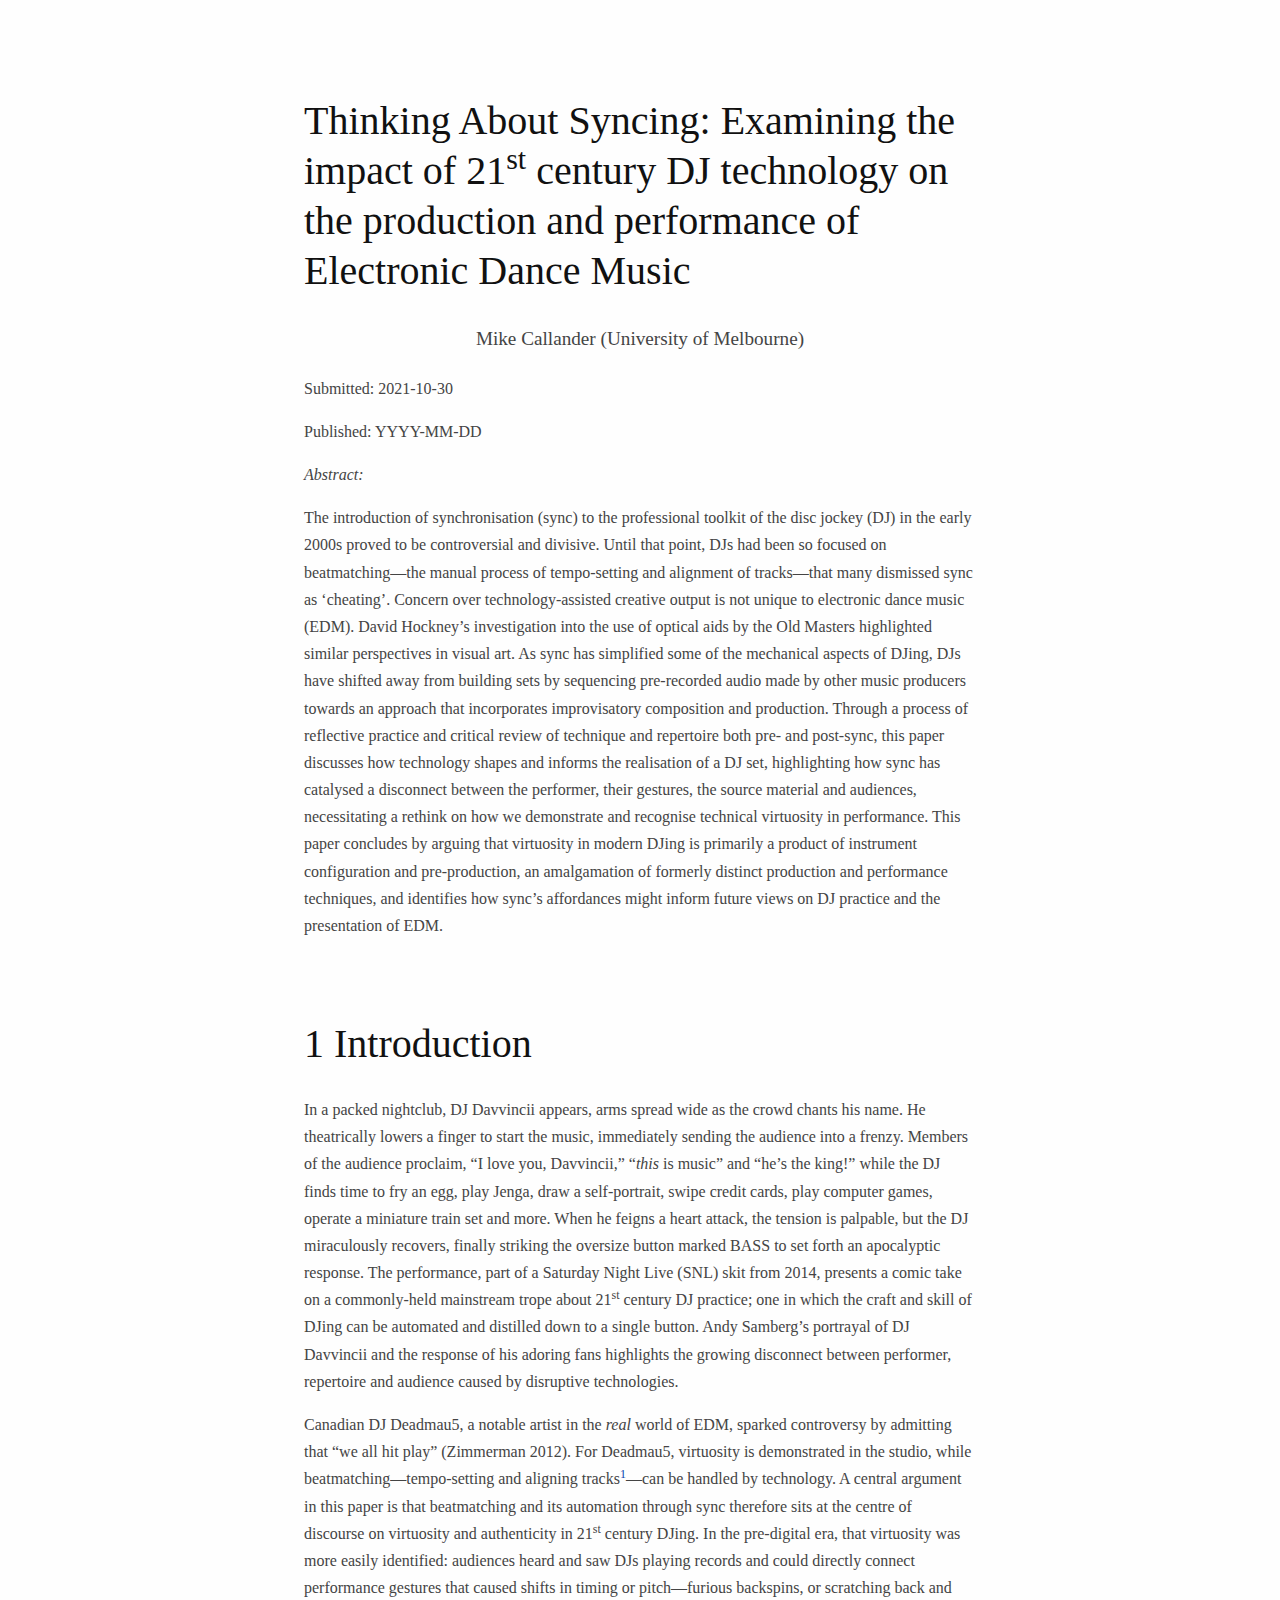
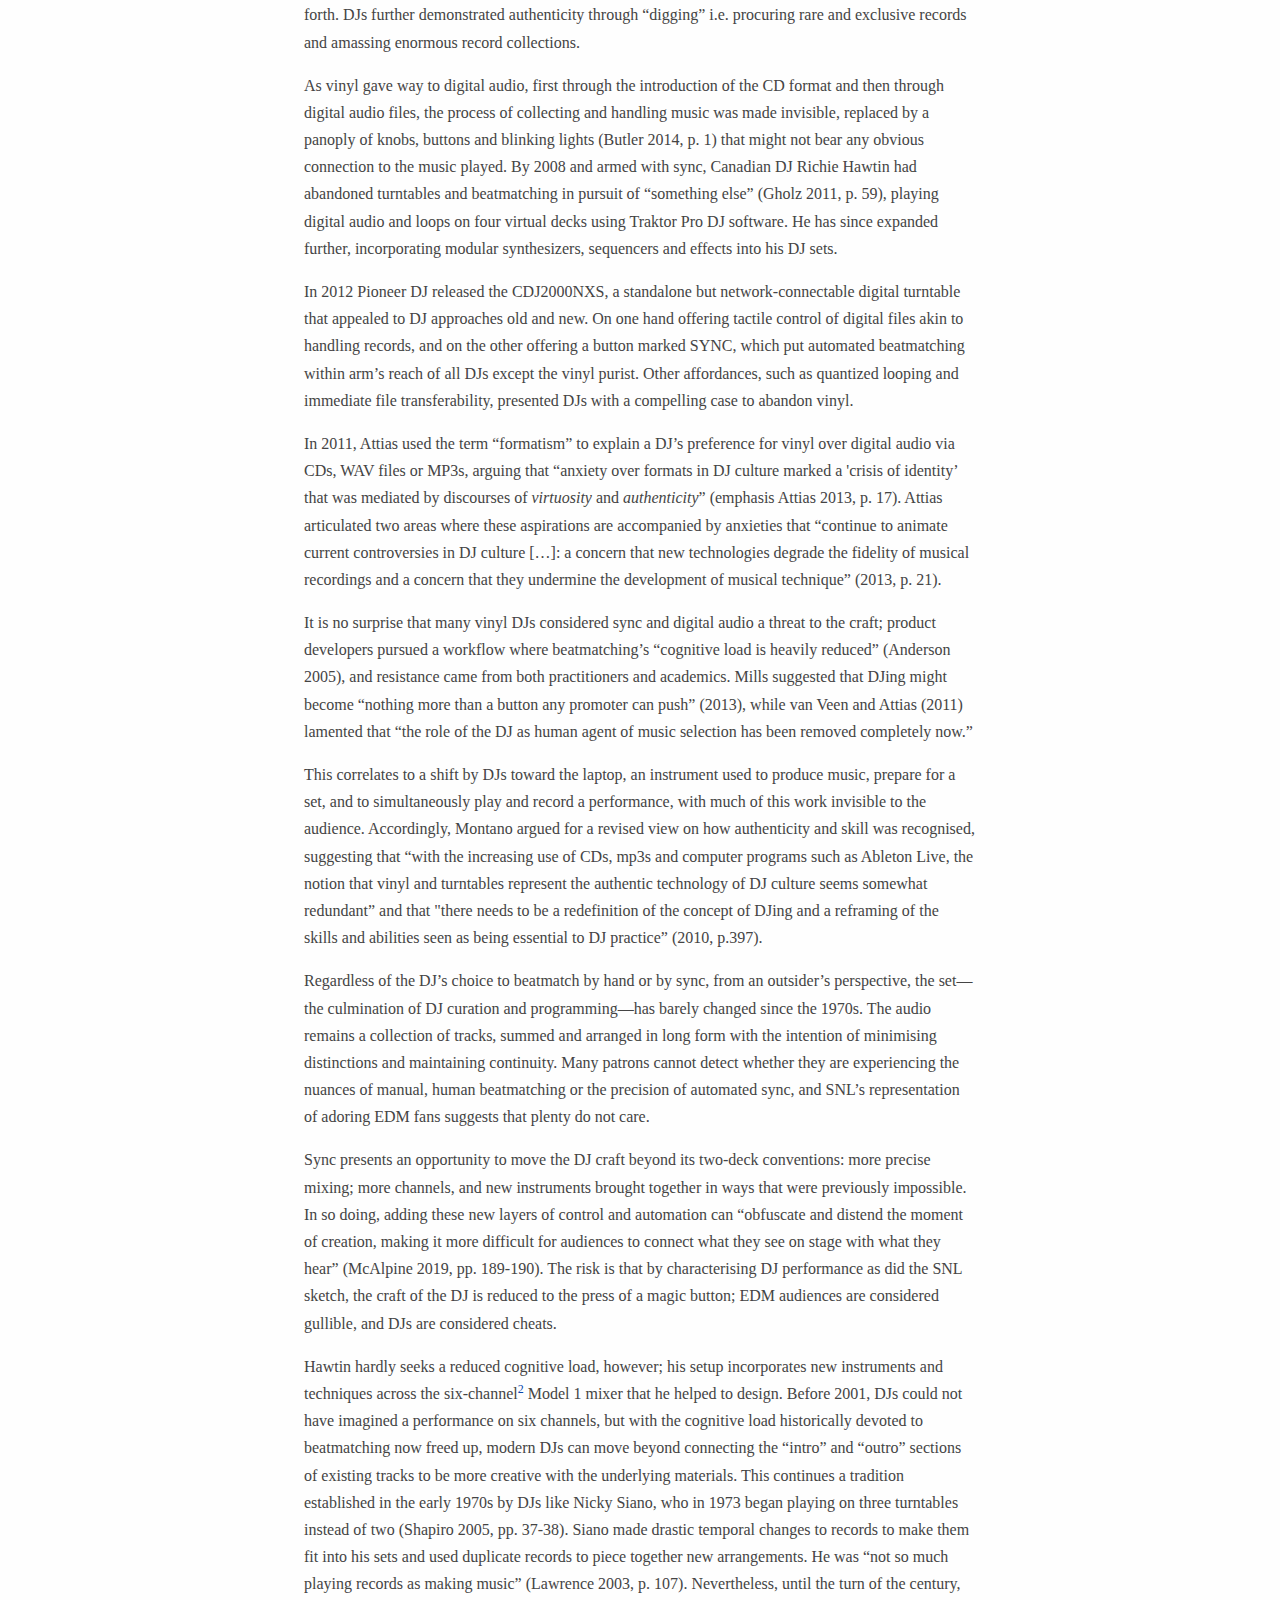
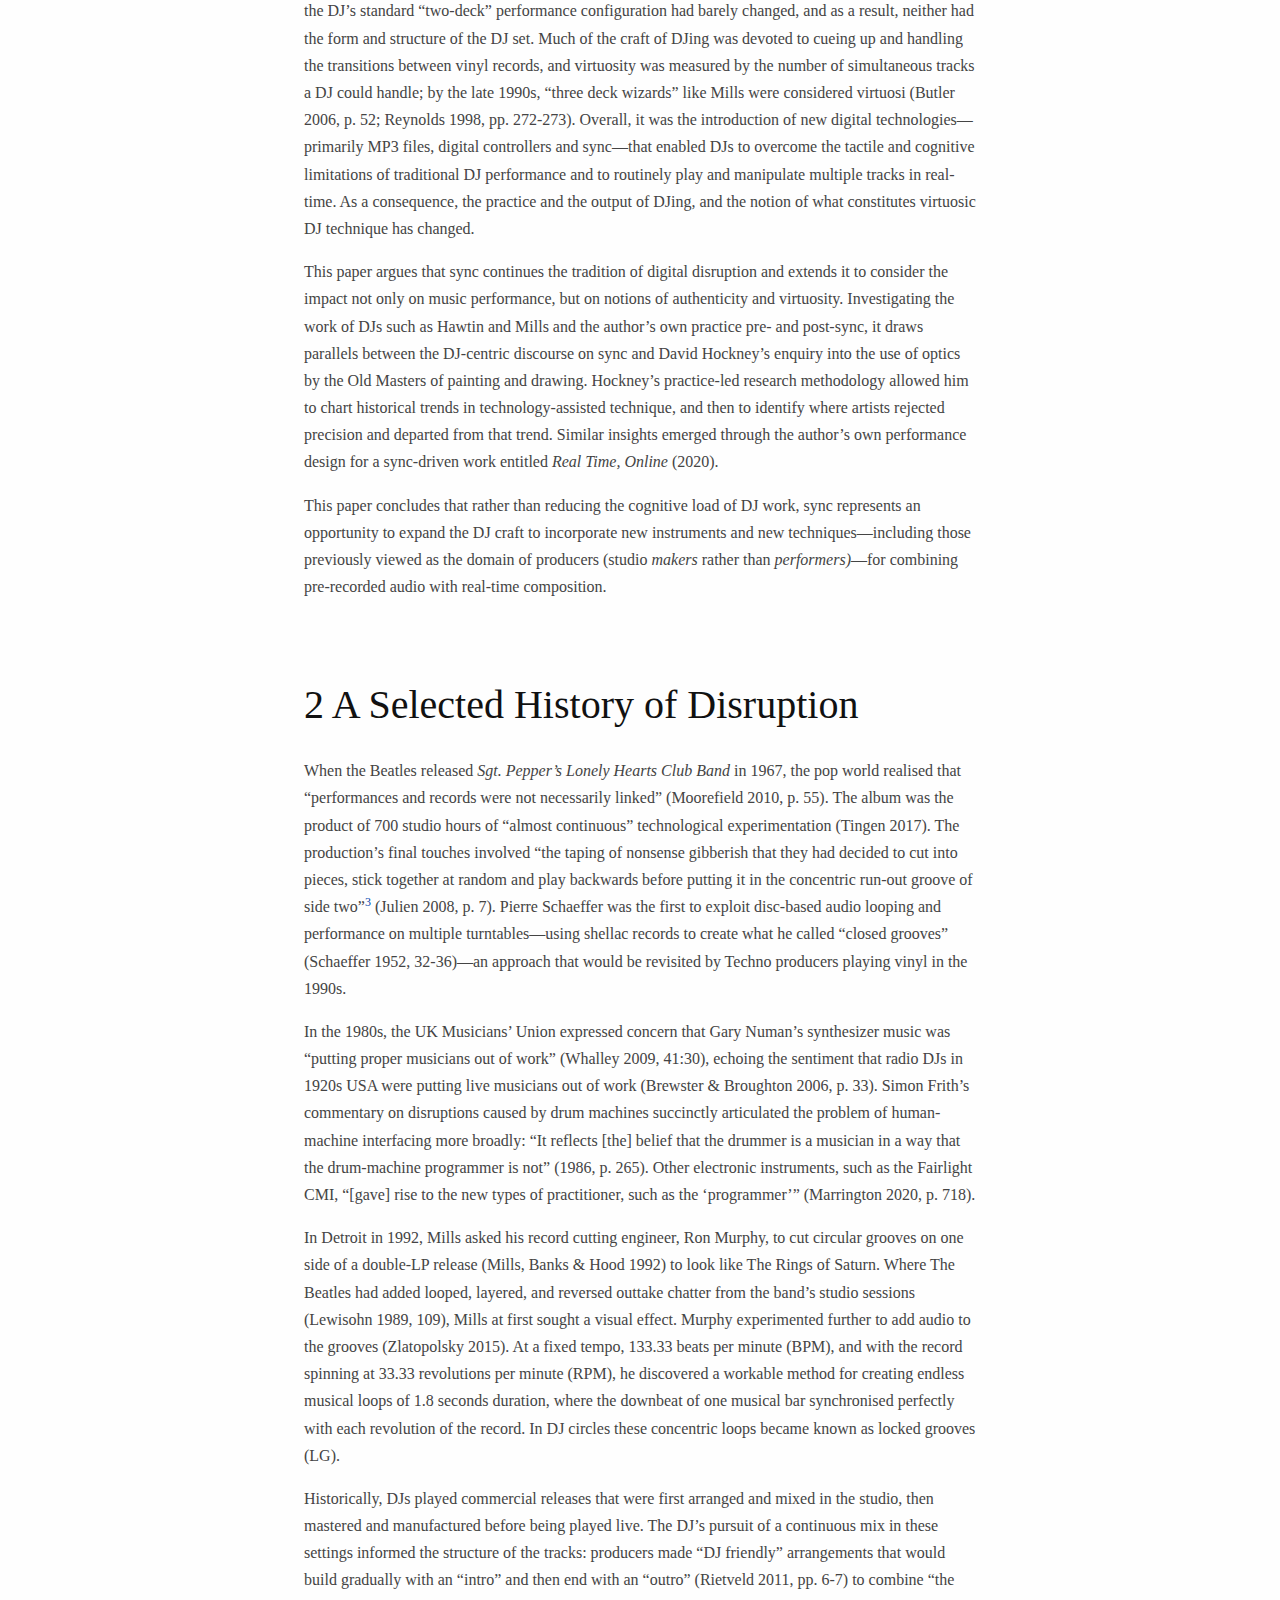
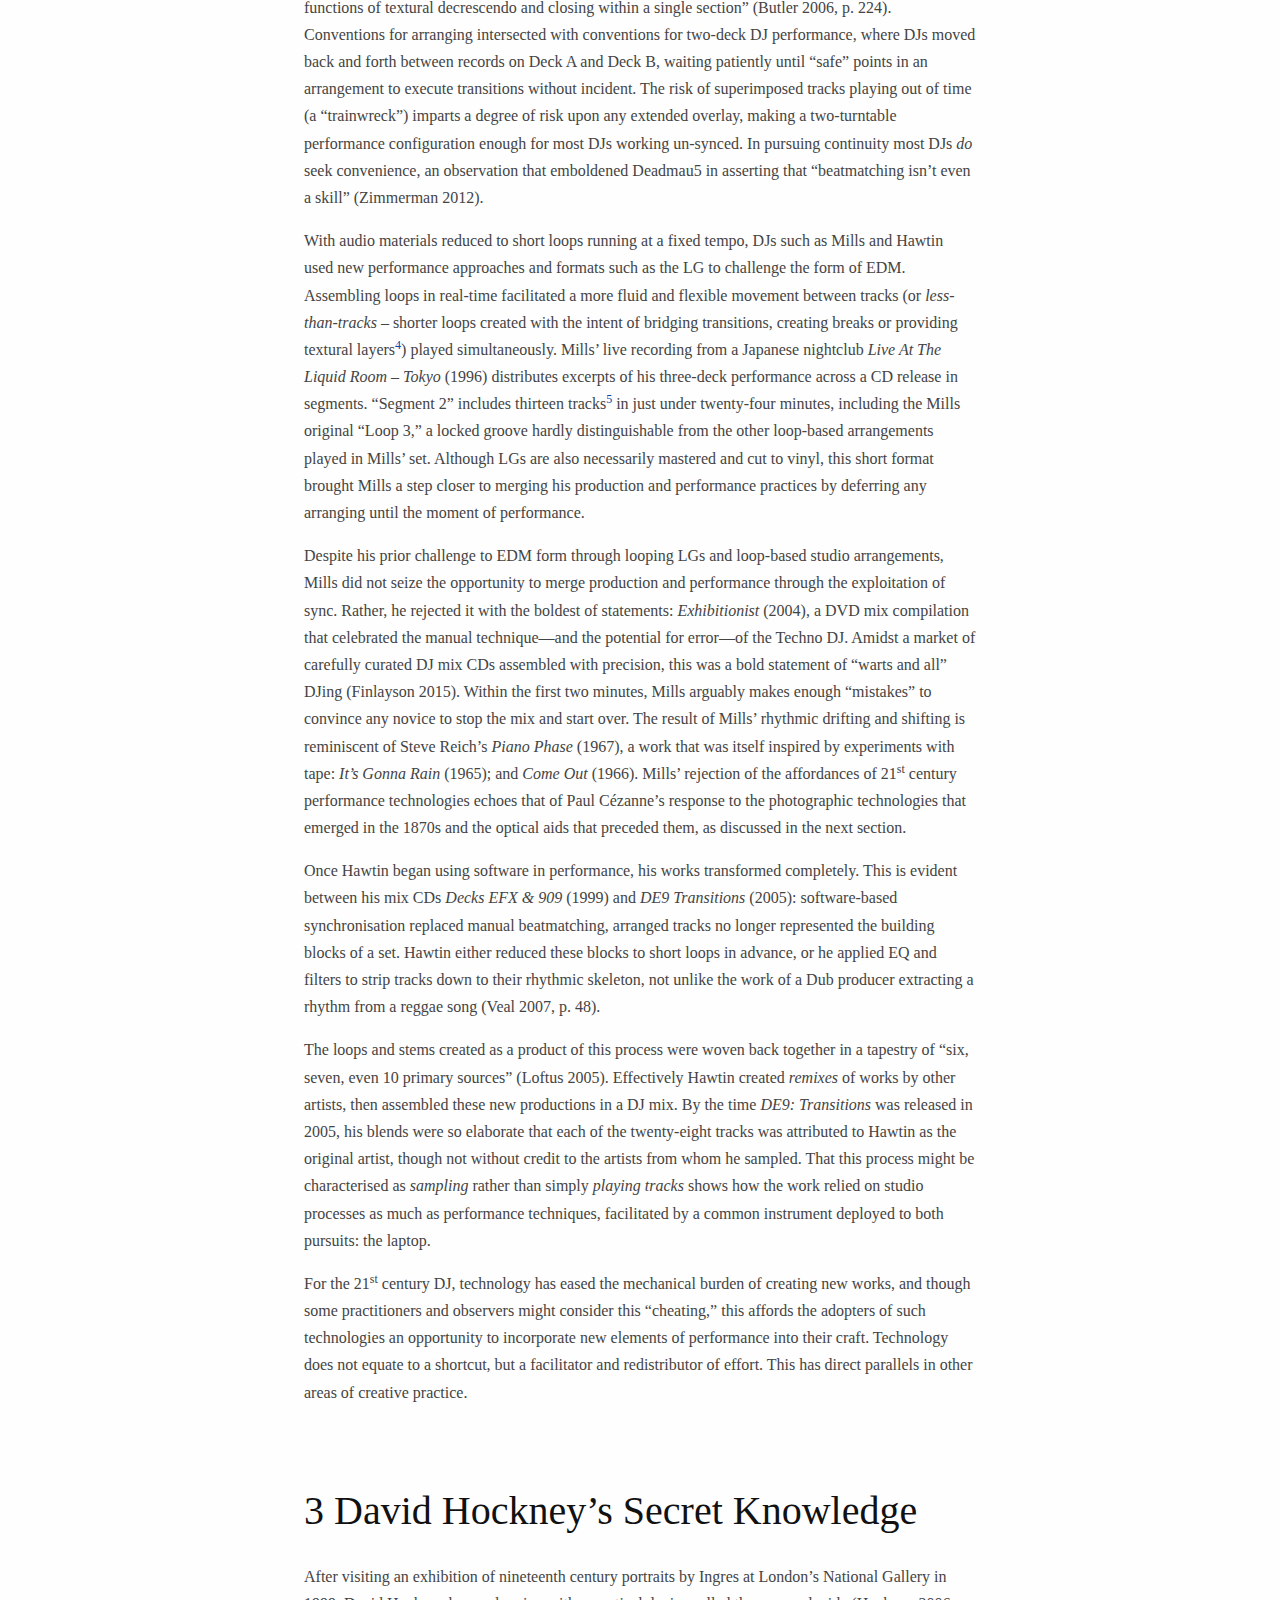
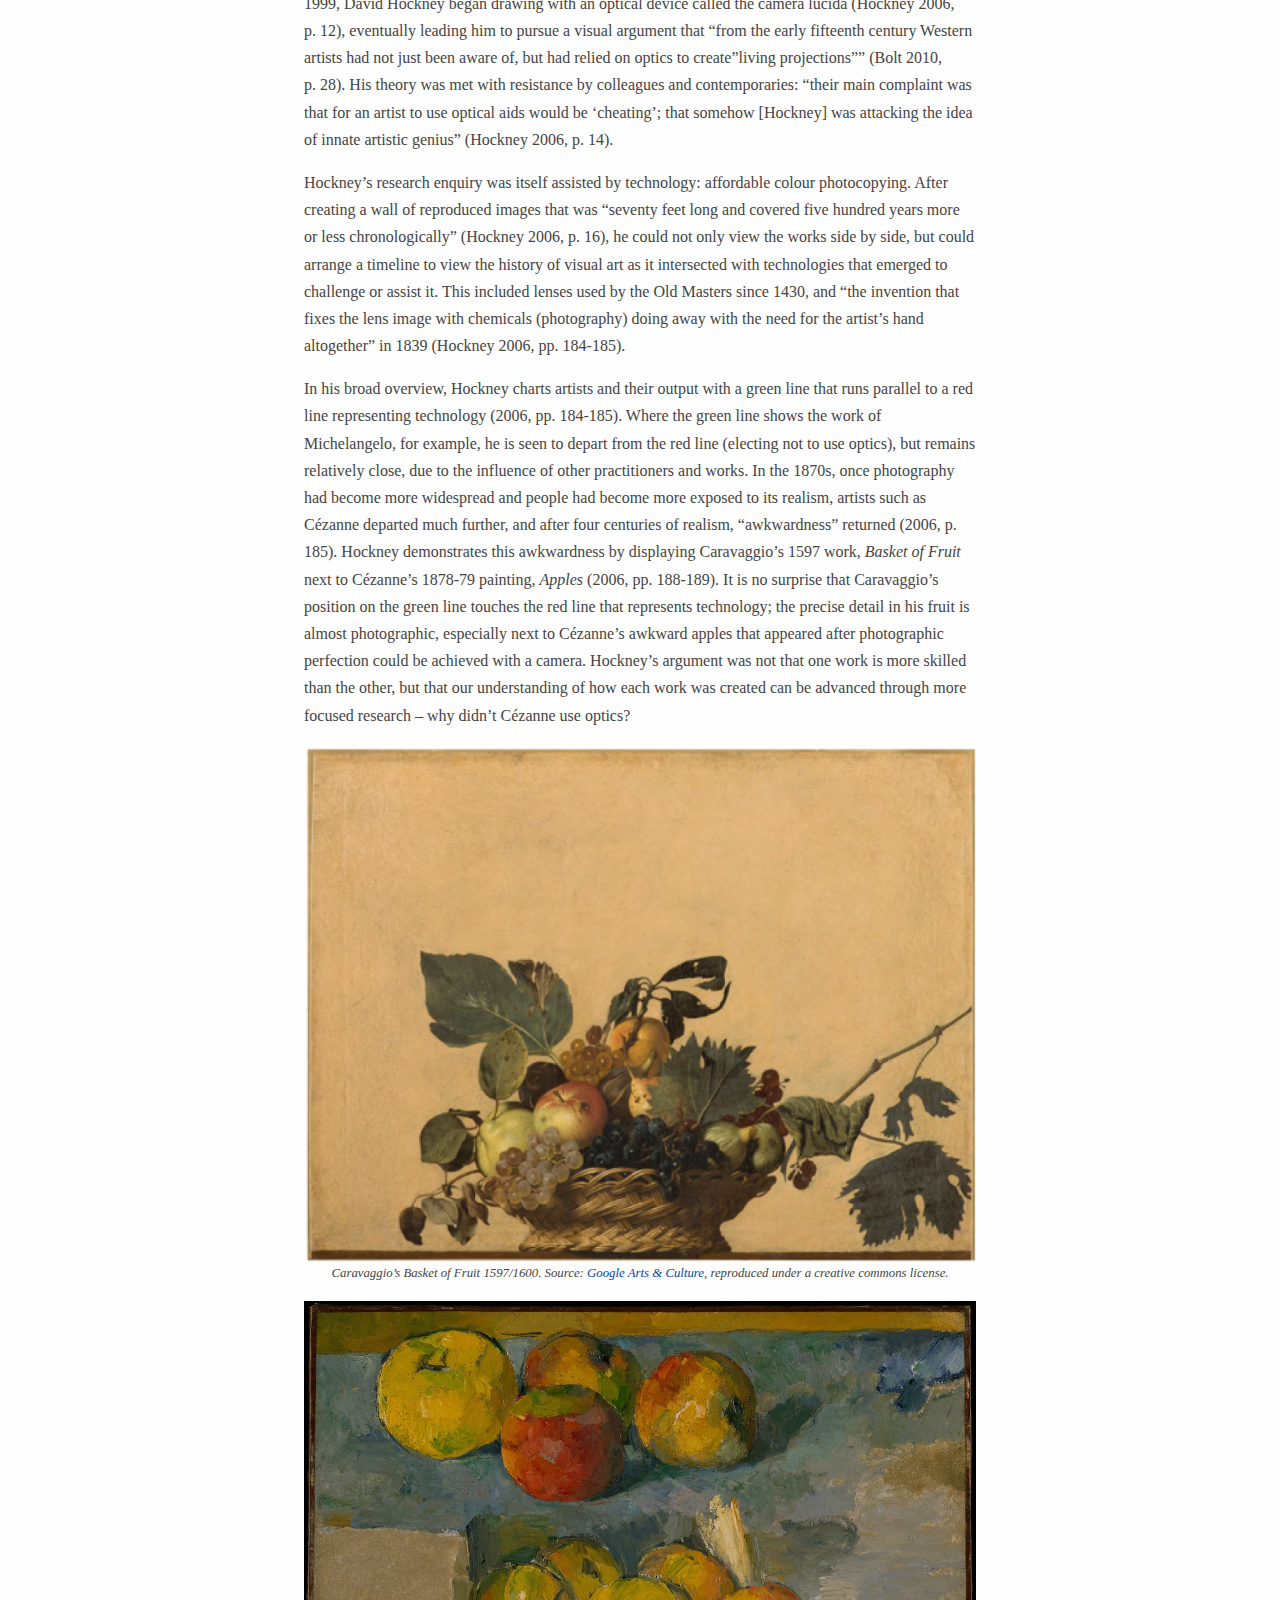
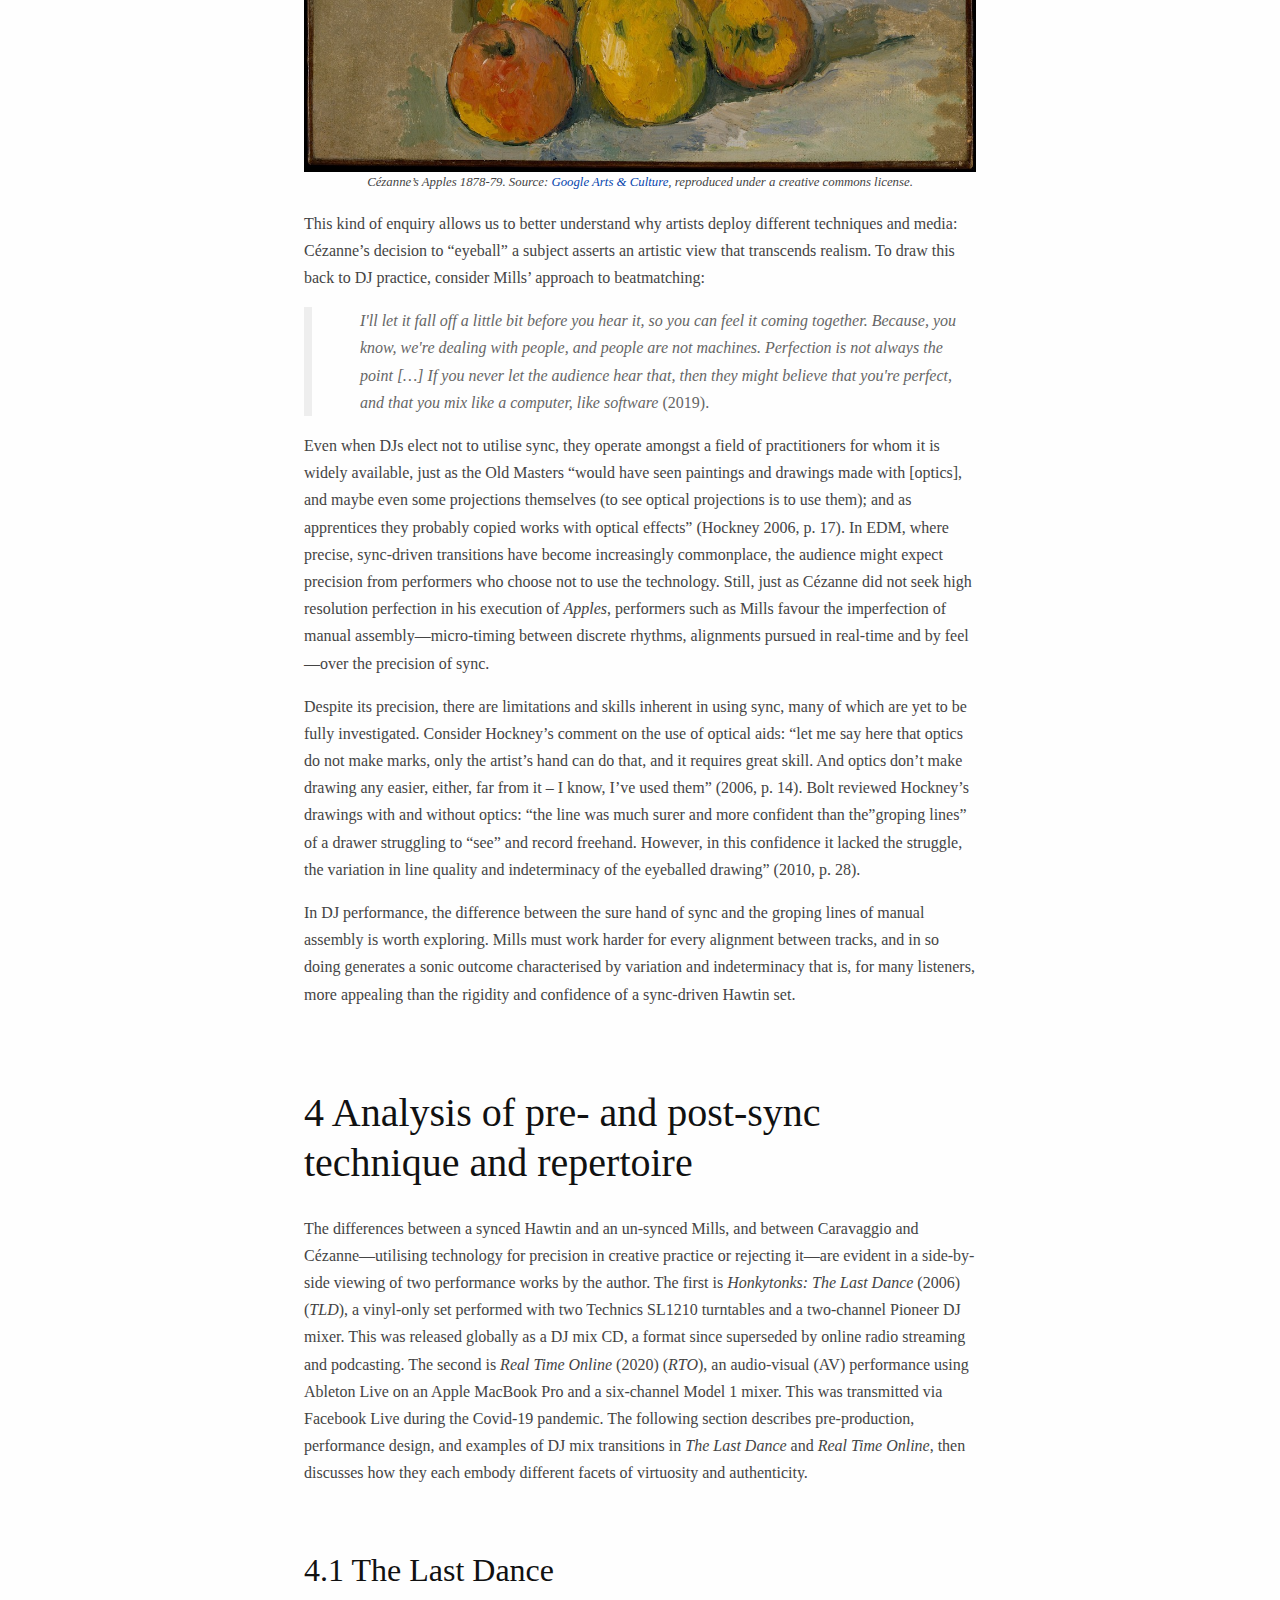
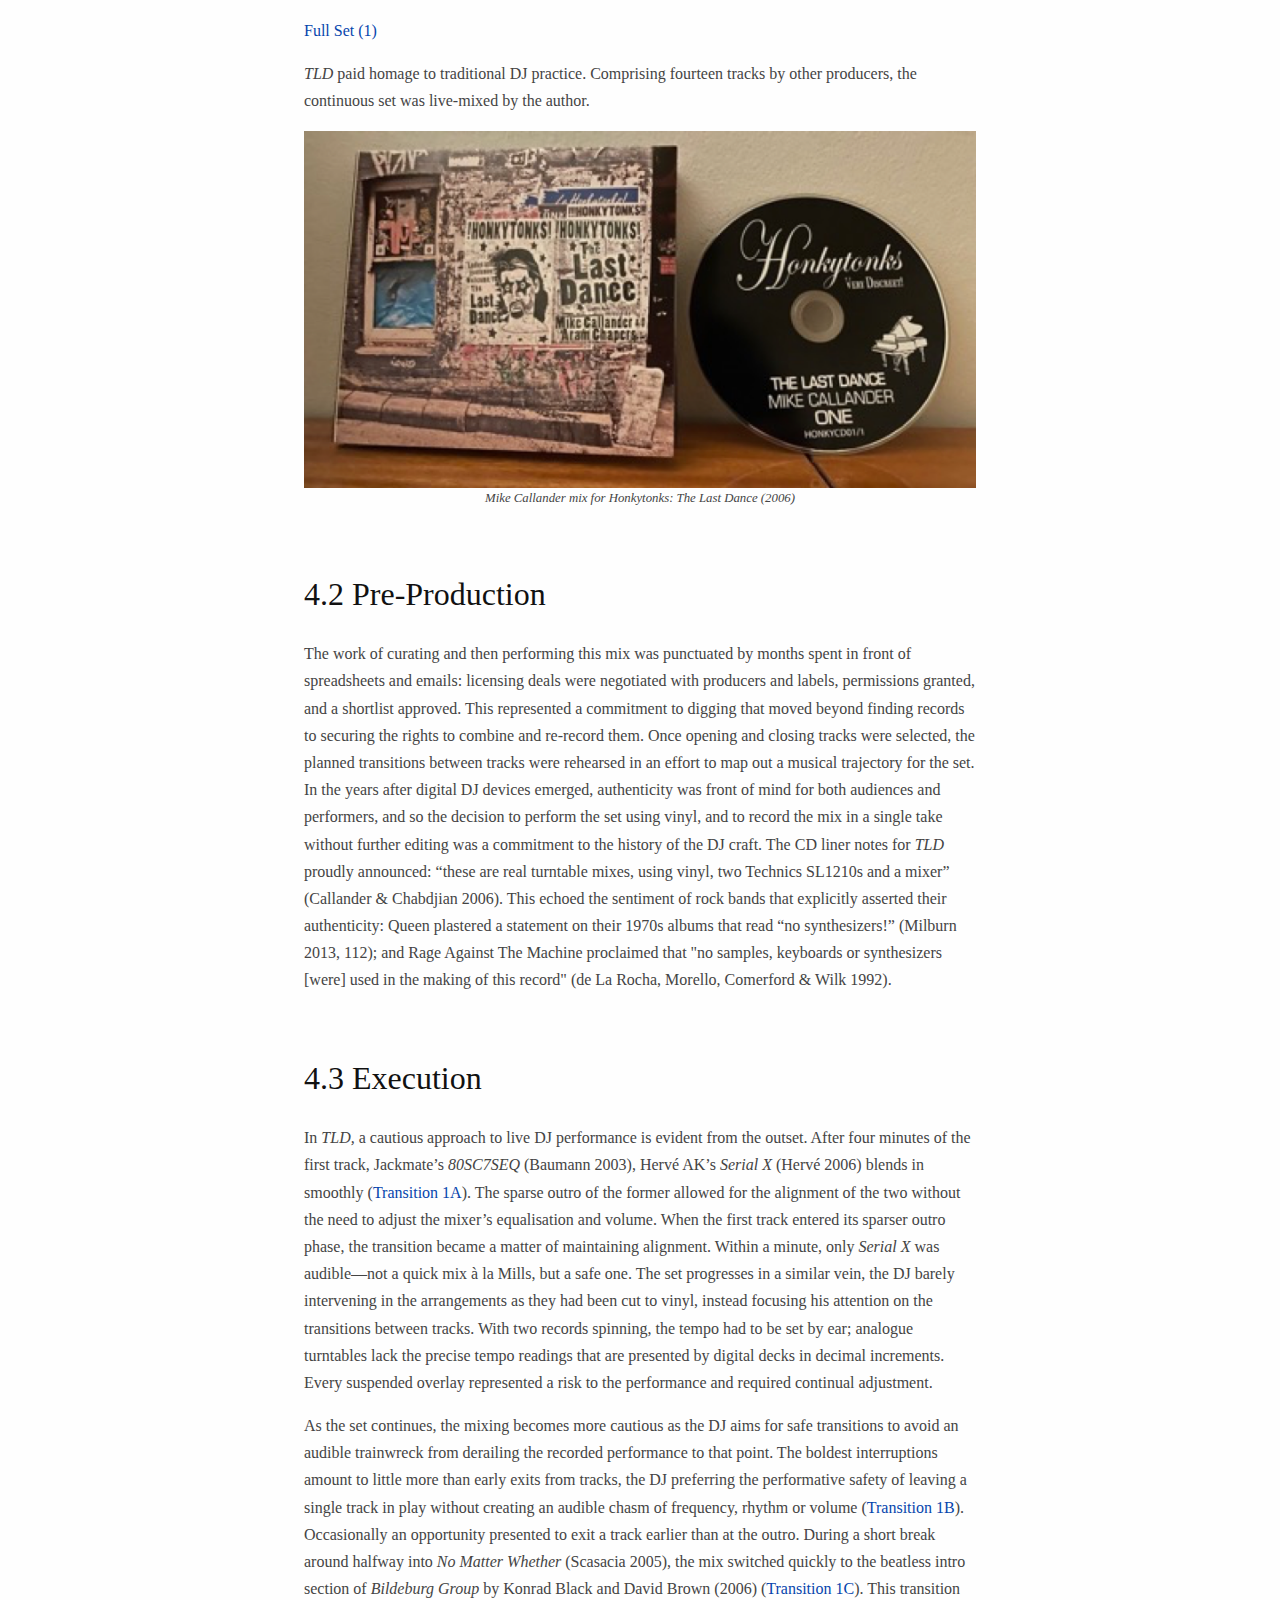
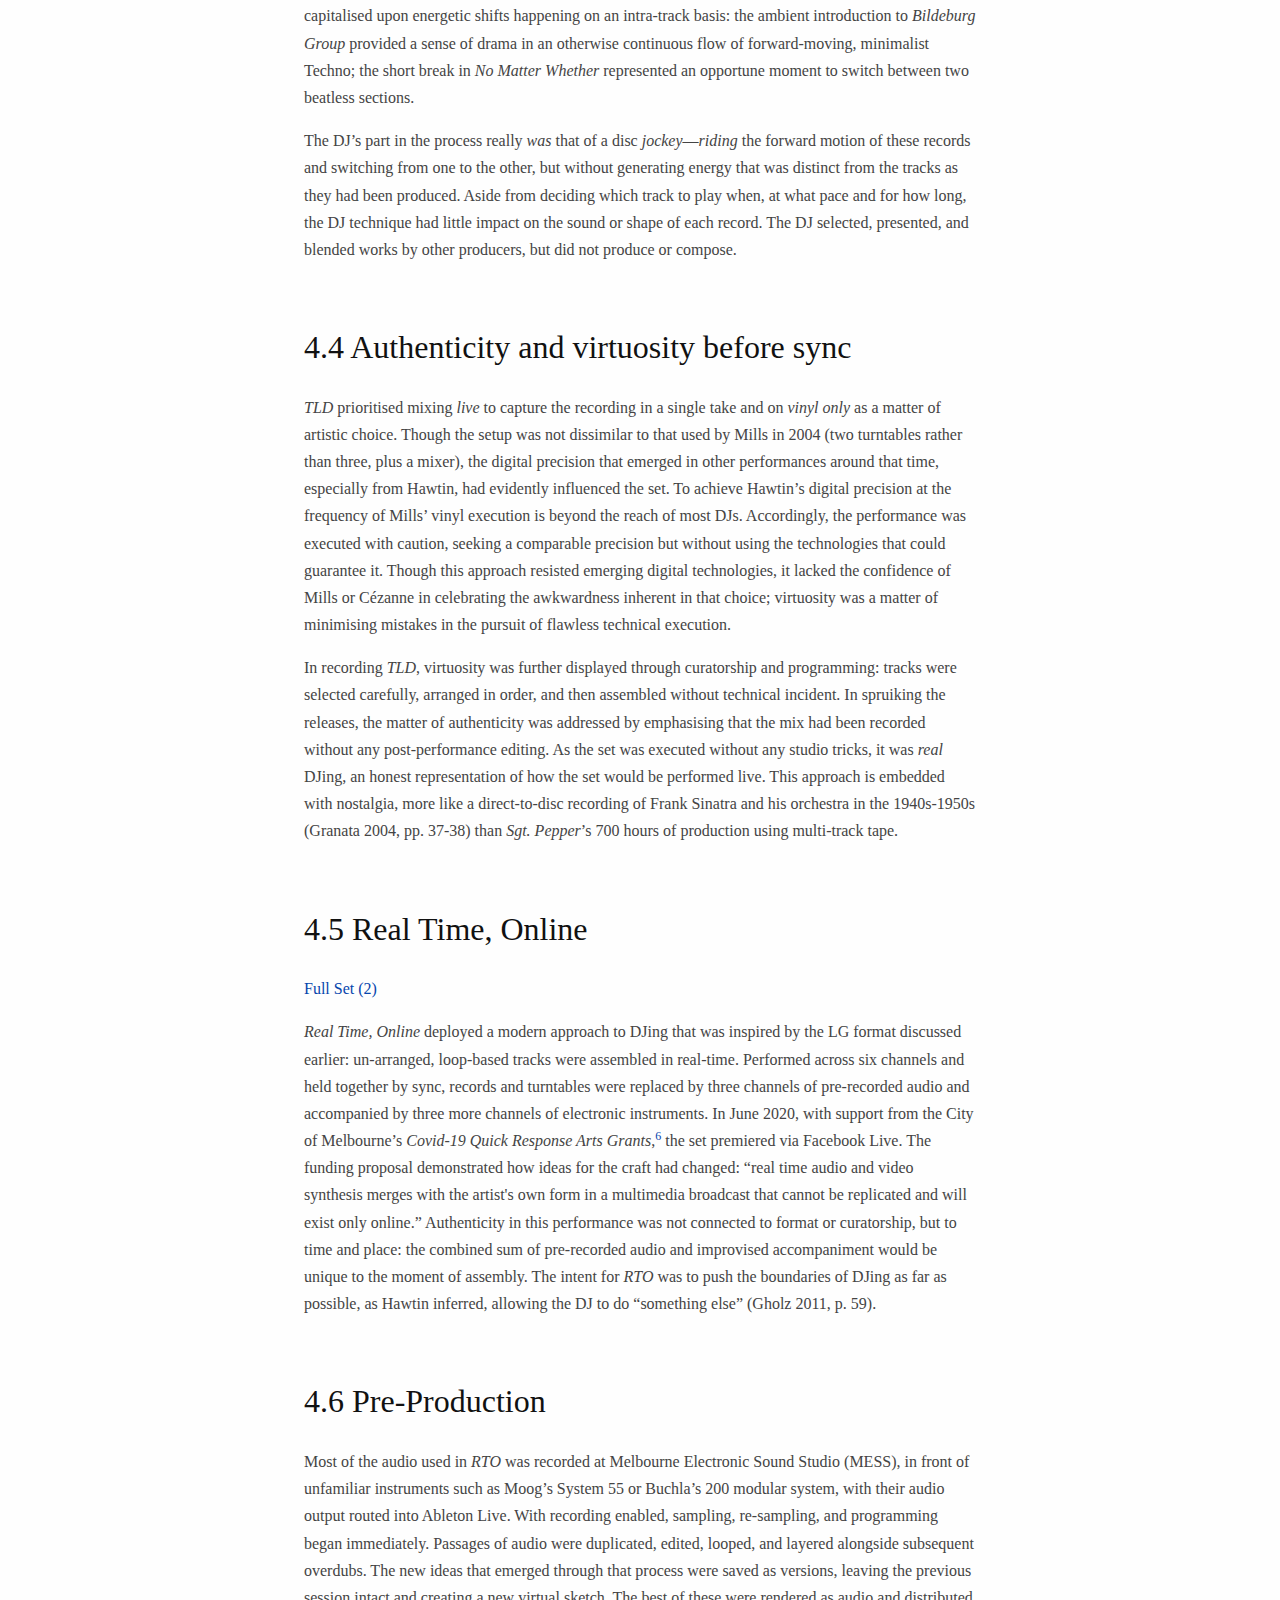
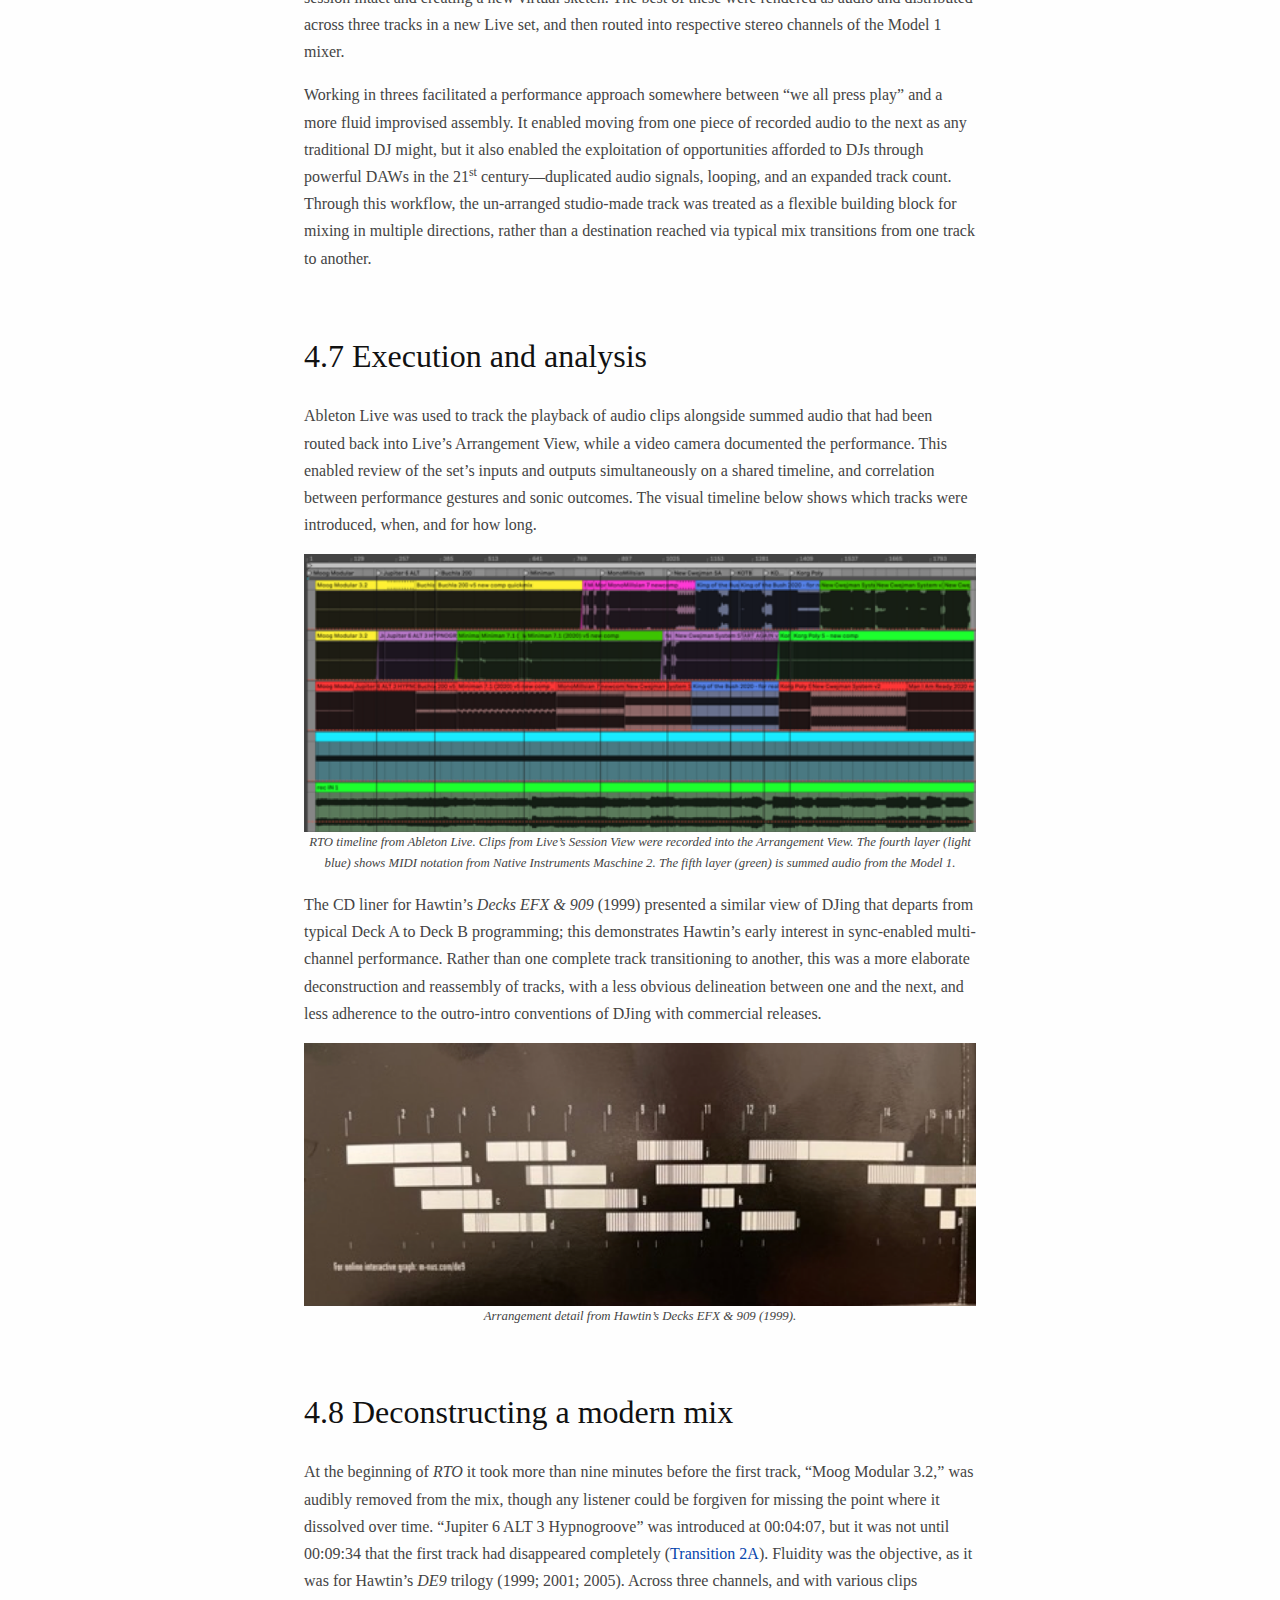
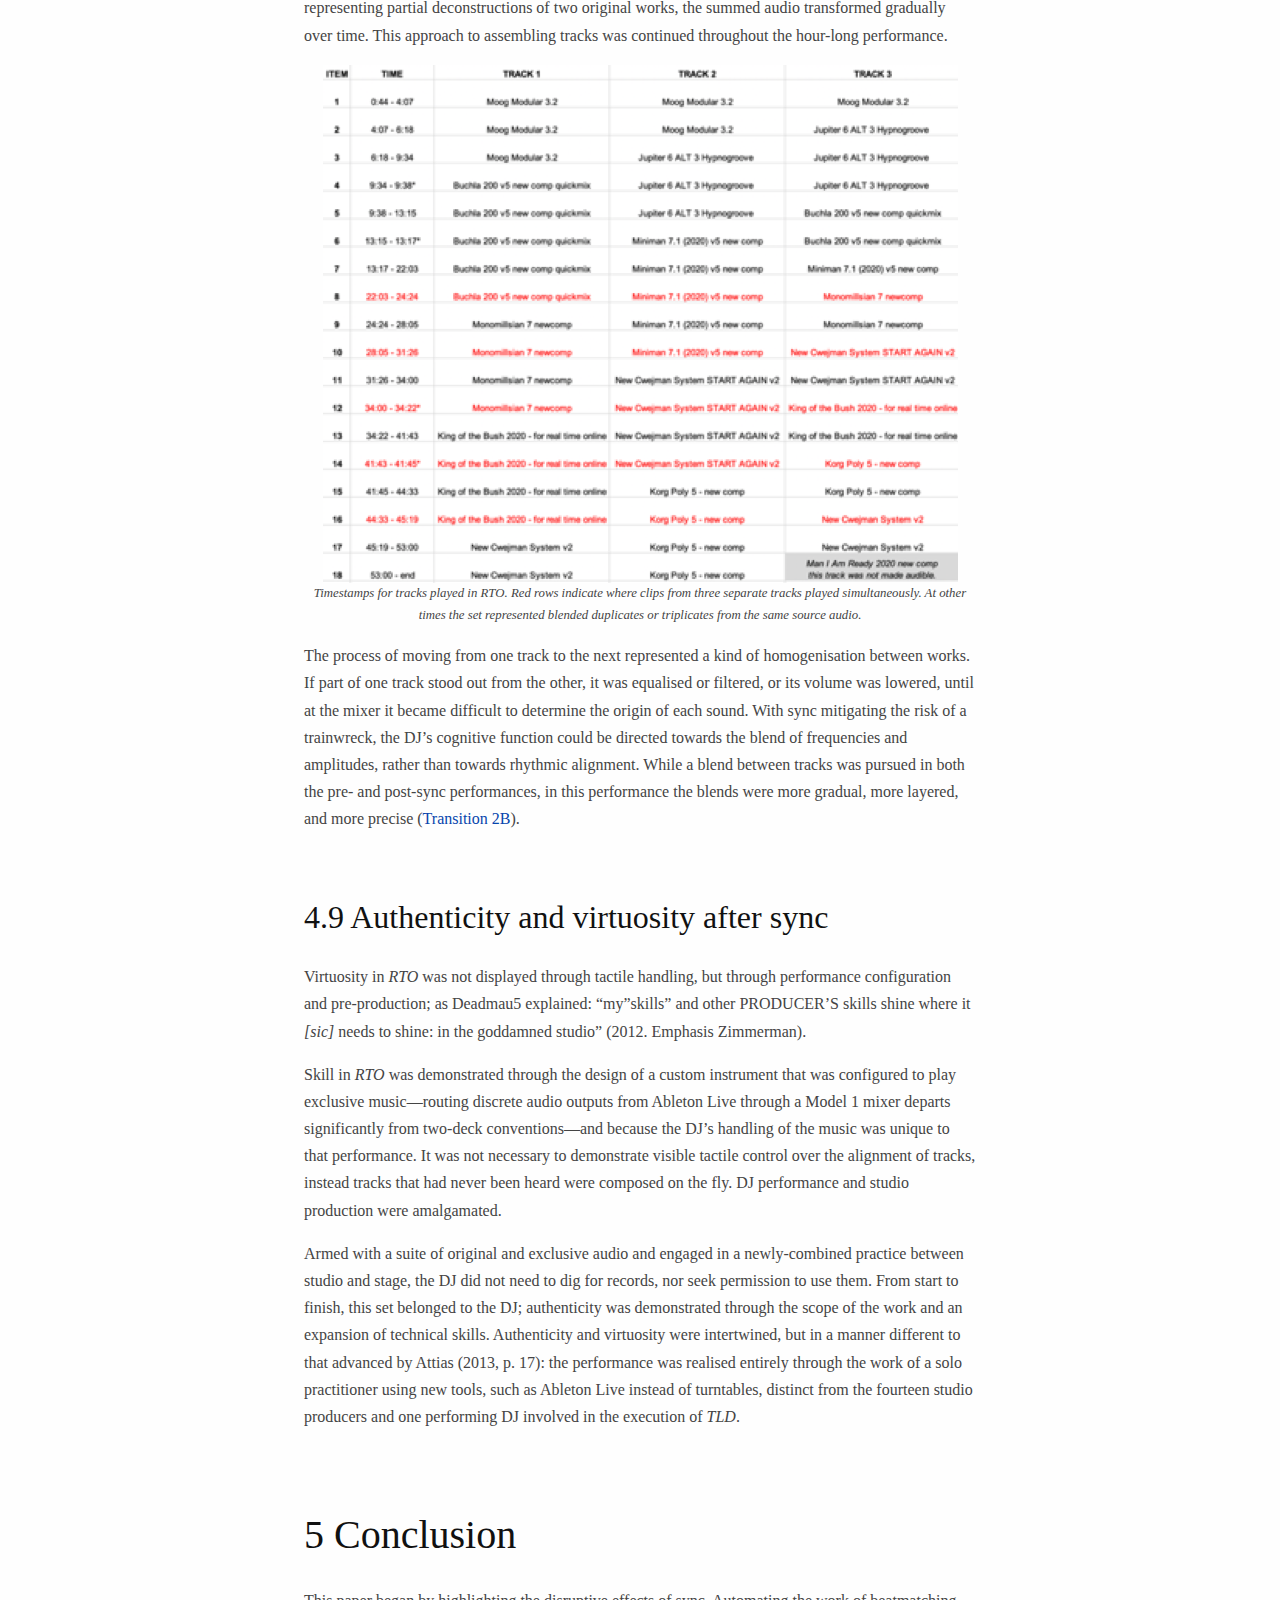
==== commit 2b03035a: "deploy: 0f6b208e7ce718a4f82a011d9efe22ac31cdc8af" ====
--- a/index.html
+++ b/index.html
@@ -368,14 +368,17 @@
 <img src="./media/fig1-fruit.png"
 alt="Caravaggio’s Basket of Fruit 1597/1600. Source: Google Arts &amp; Culture, reproduced under a creative commons license." />
 <figcaption aria-hidden="true">Caravaggio’s <em>Basket of Fruit</em>
-1597/1600. Source: Google Arts &amp; Culture, reproduced under a
-creative commons license.</figcaption>
+1597/1600. Source: <a href="https://g.co/arts/AdsMtfH9NKWAsckQ6">Google
+Arts &amp; Culture</a>, reproduced under a creative commons
+license.</figcaption>
 </figure>
 <figure>
-<img src="./media/fig2-apples.png"
+<img src="./media/fig2-apples.jpg"
 alt="Cézanne’s Apples 1878-79. Source: Google Arts &amp; Culture, reproduced under a creative commons license." />
 <figcaption aria-hidden="true">Cézanne’s <em>Apples</em> 1878-79.
-Source: Google Arts &amp; Culture, reproduced under a creative commons
+Source: <a
+href="https://artsandculture.google.com/asset/apples-paul-c%C3%A9zanne/yAEUXsQdLx5tkA">Google
+Arts &amp; Culture</a>, reproduced under a creative commons
 license.</figcaption>
 </figure>
 <p>This kind of enquiry allows us to better understand why artists
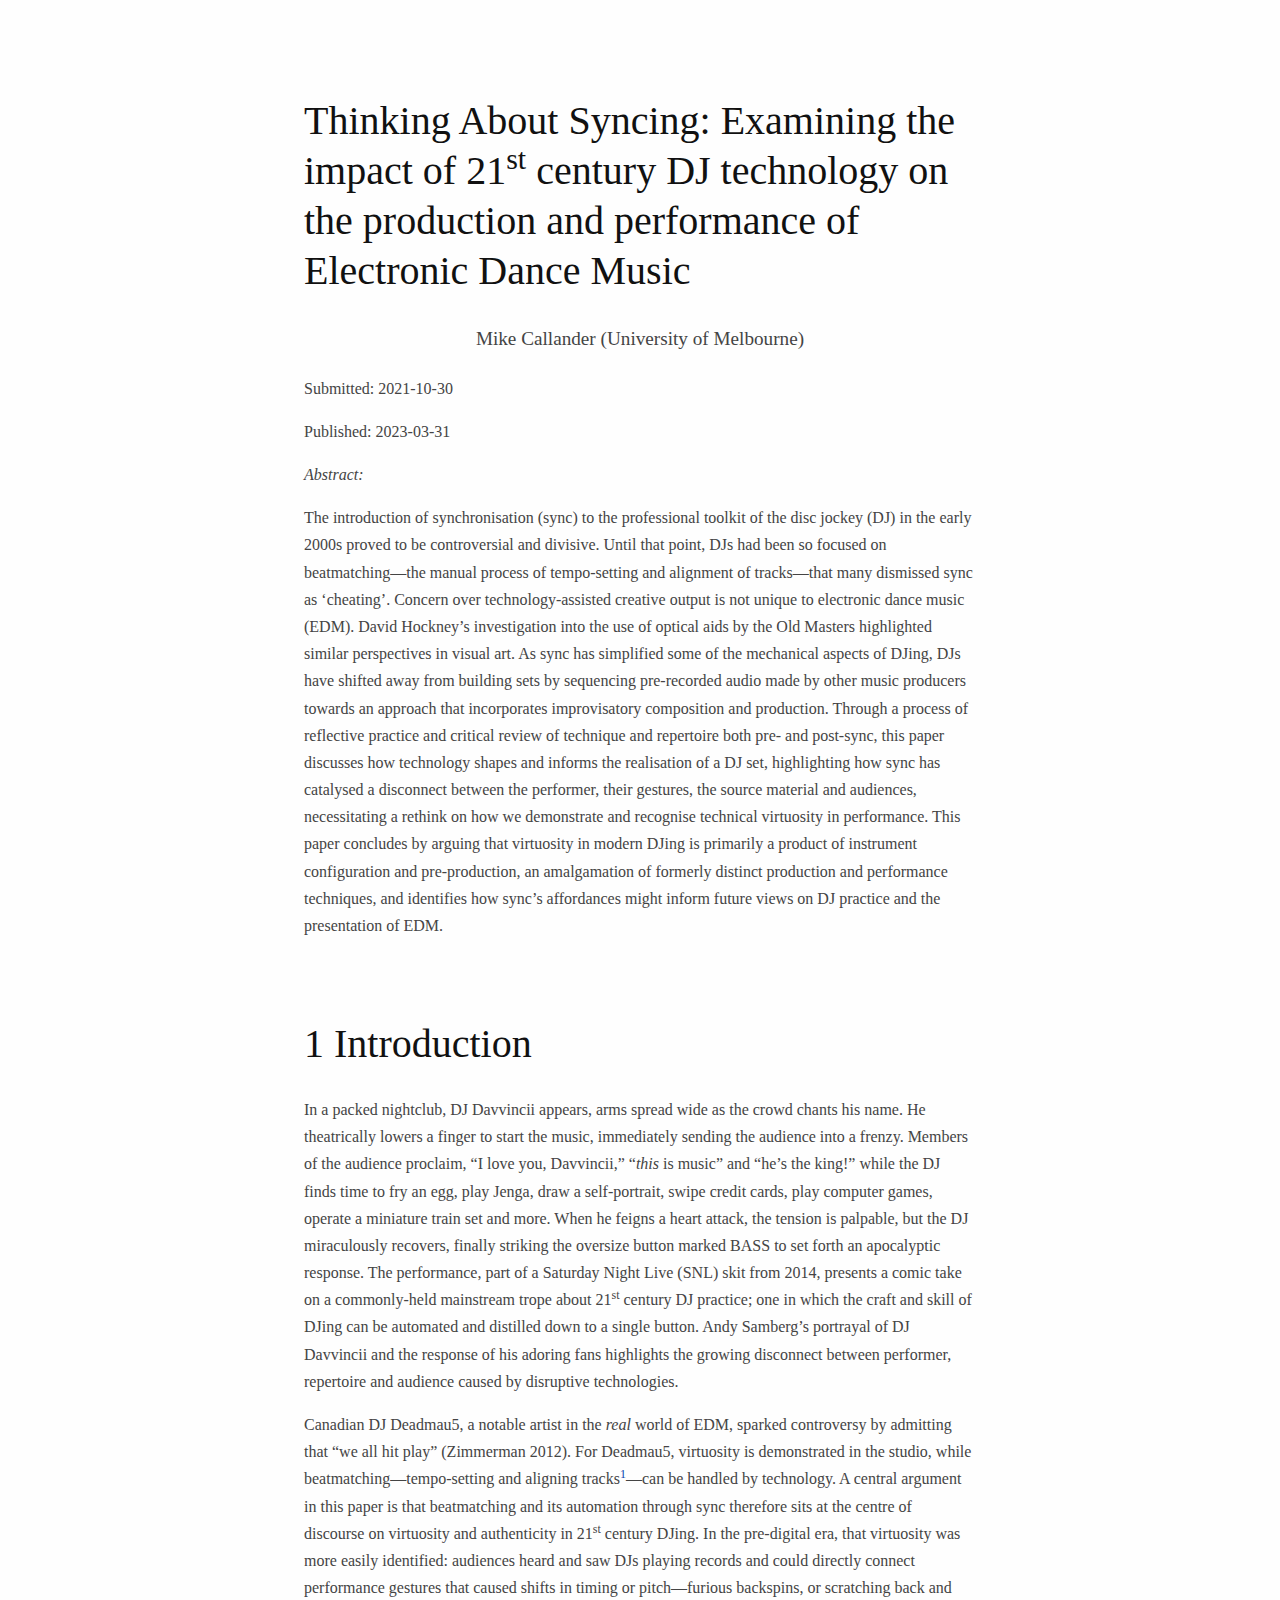
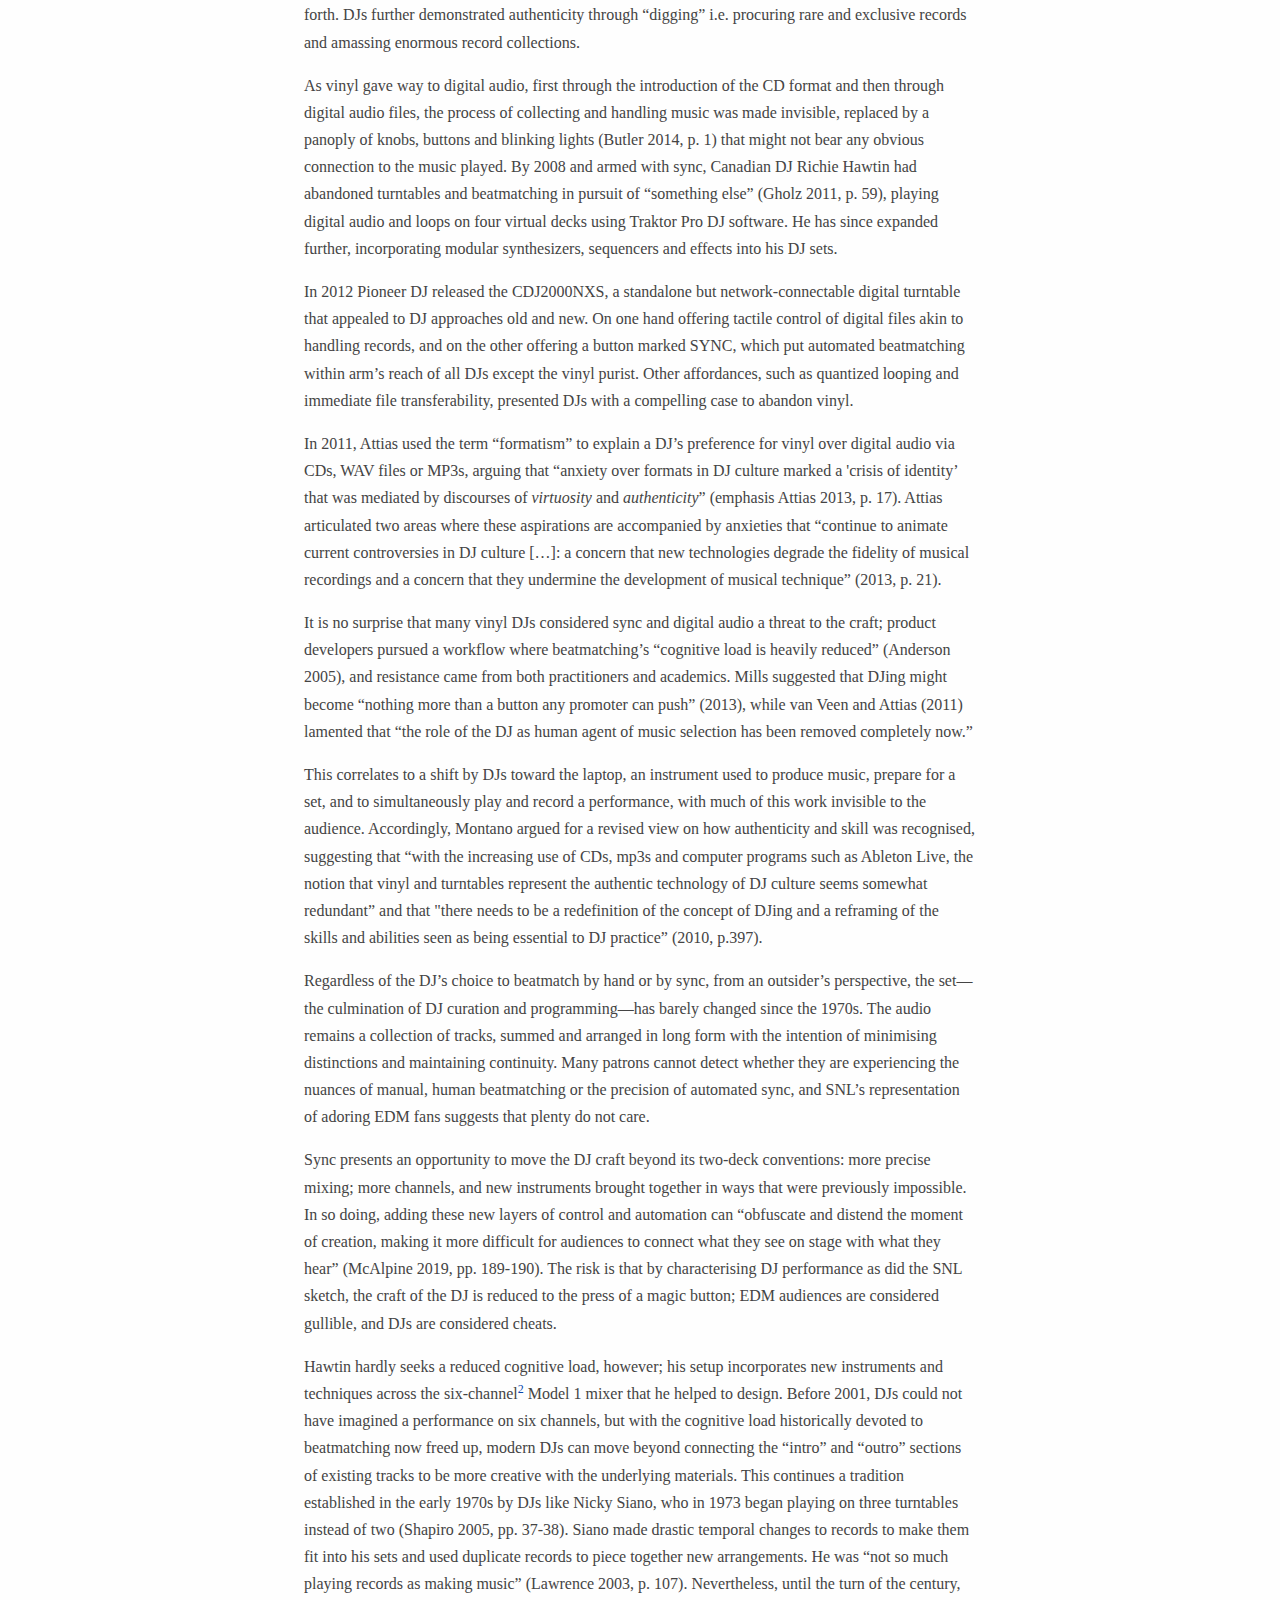
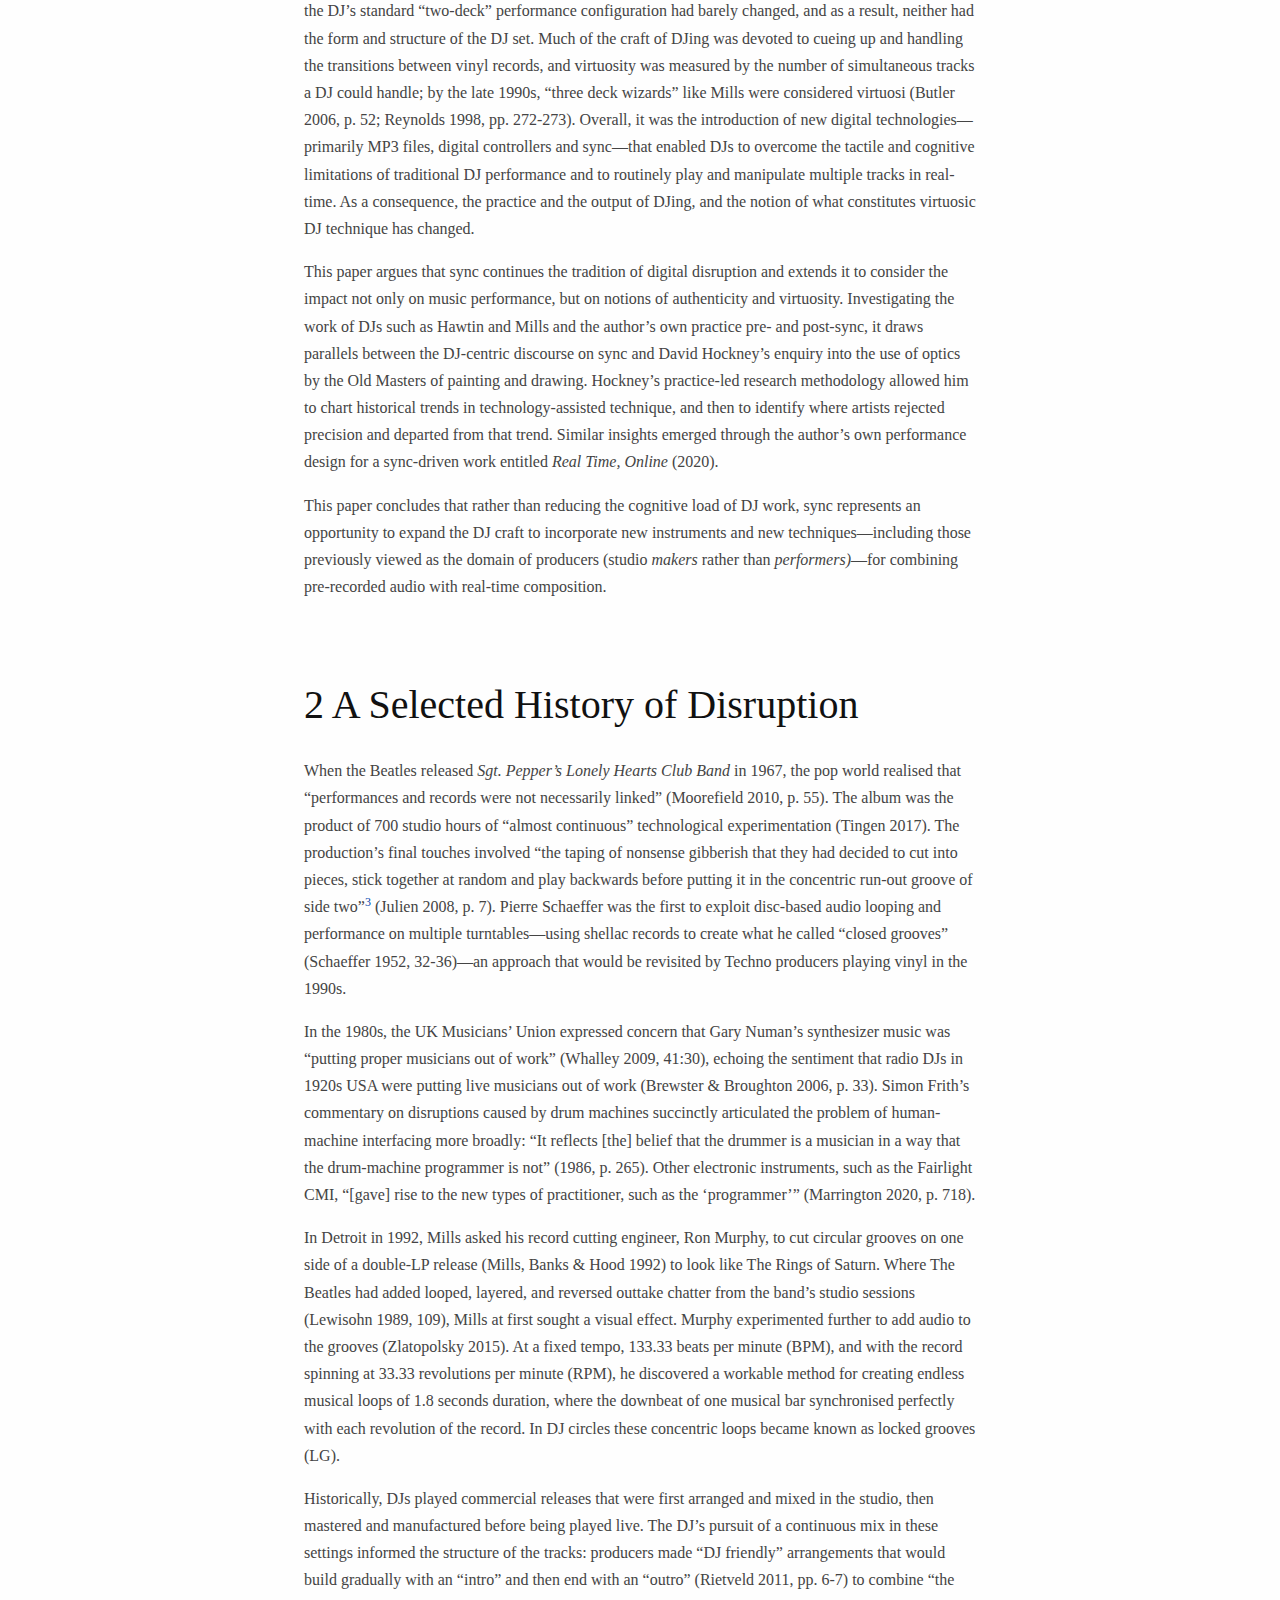
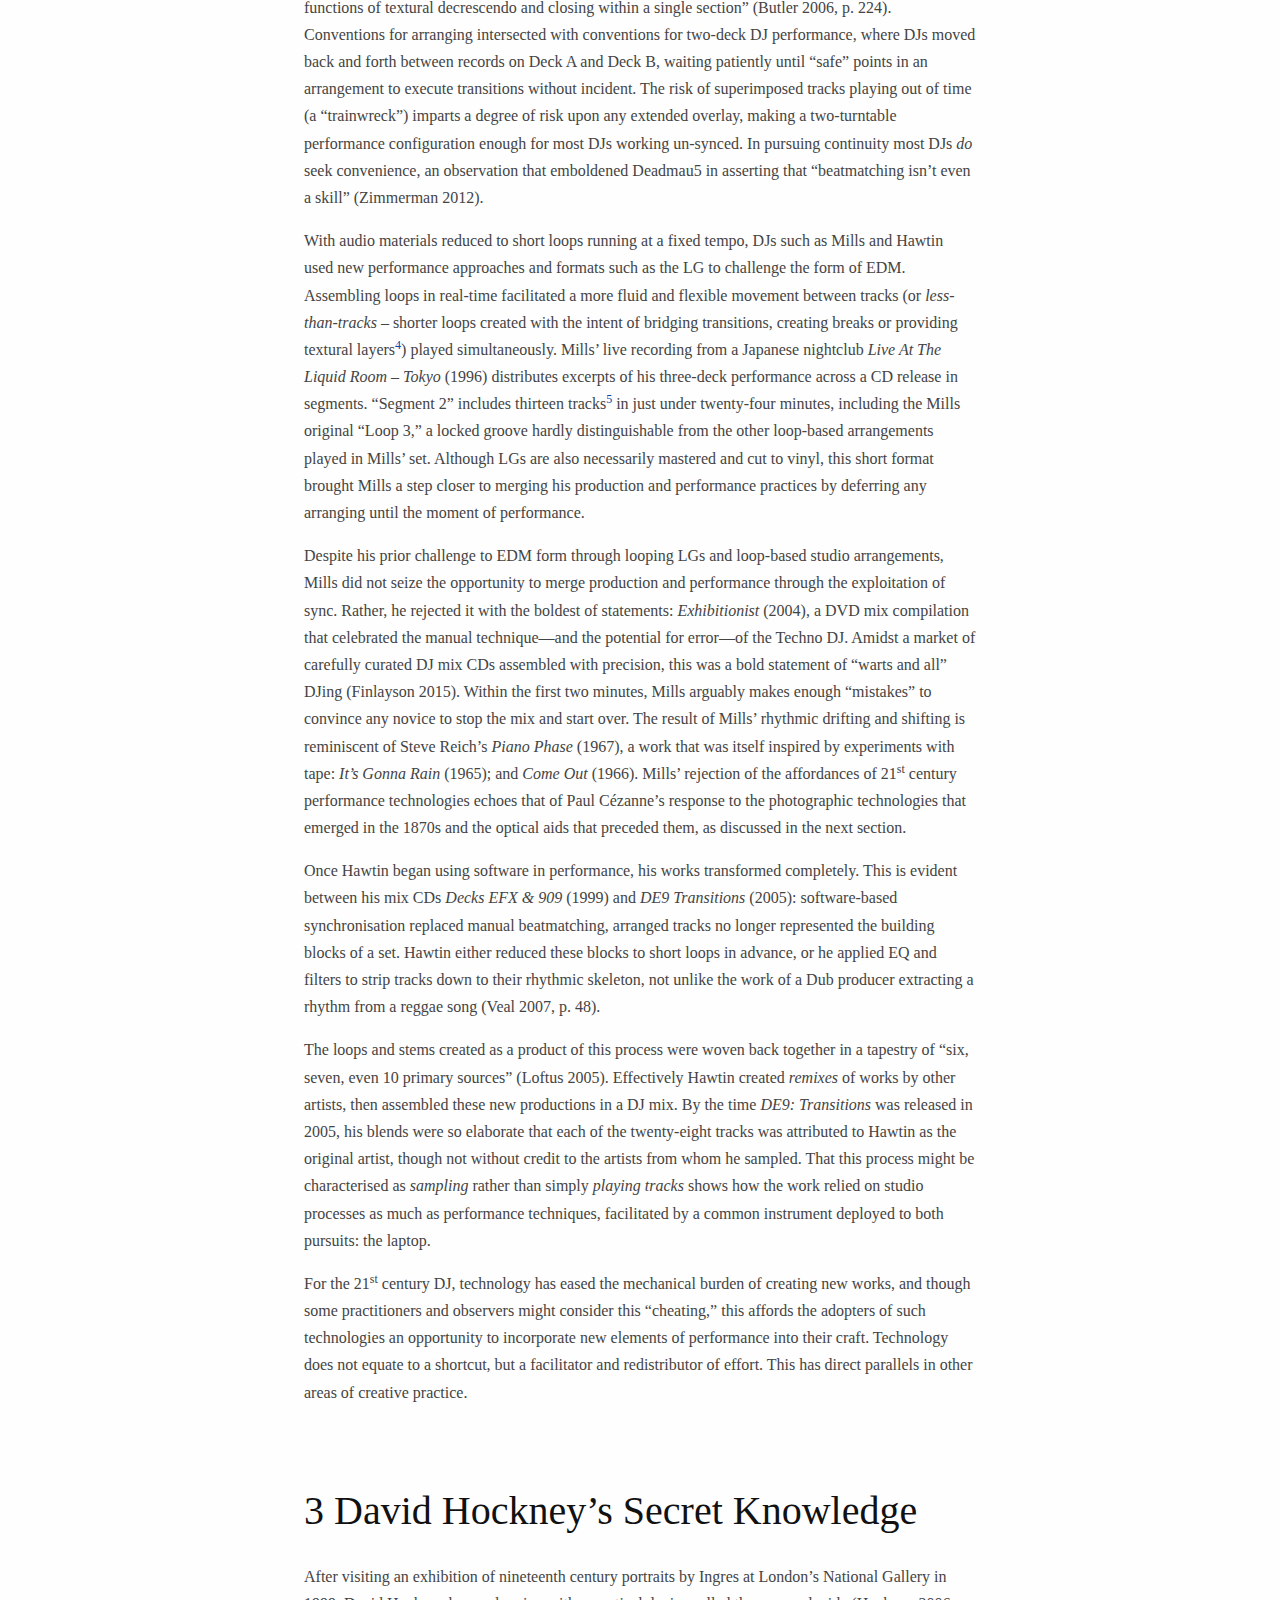
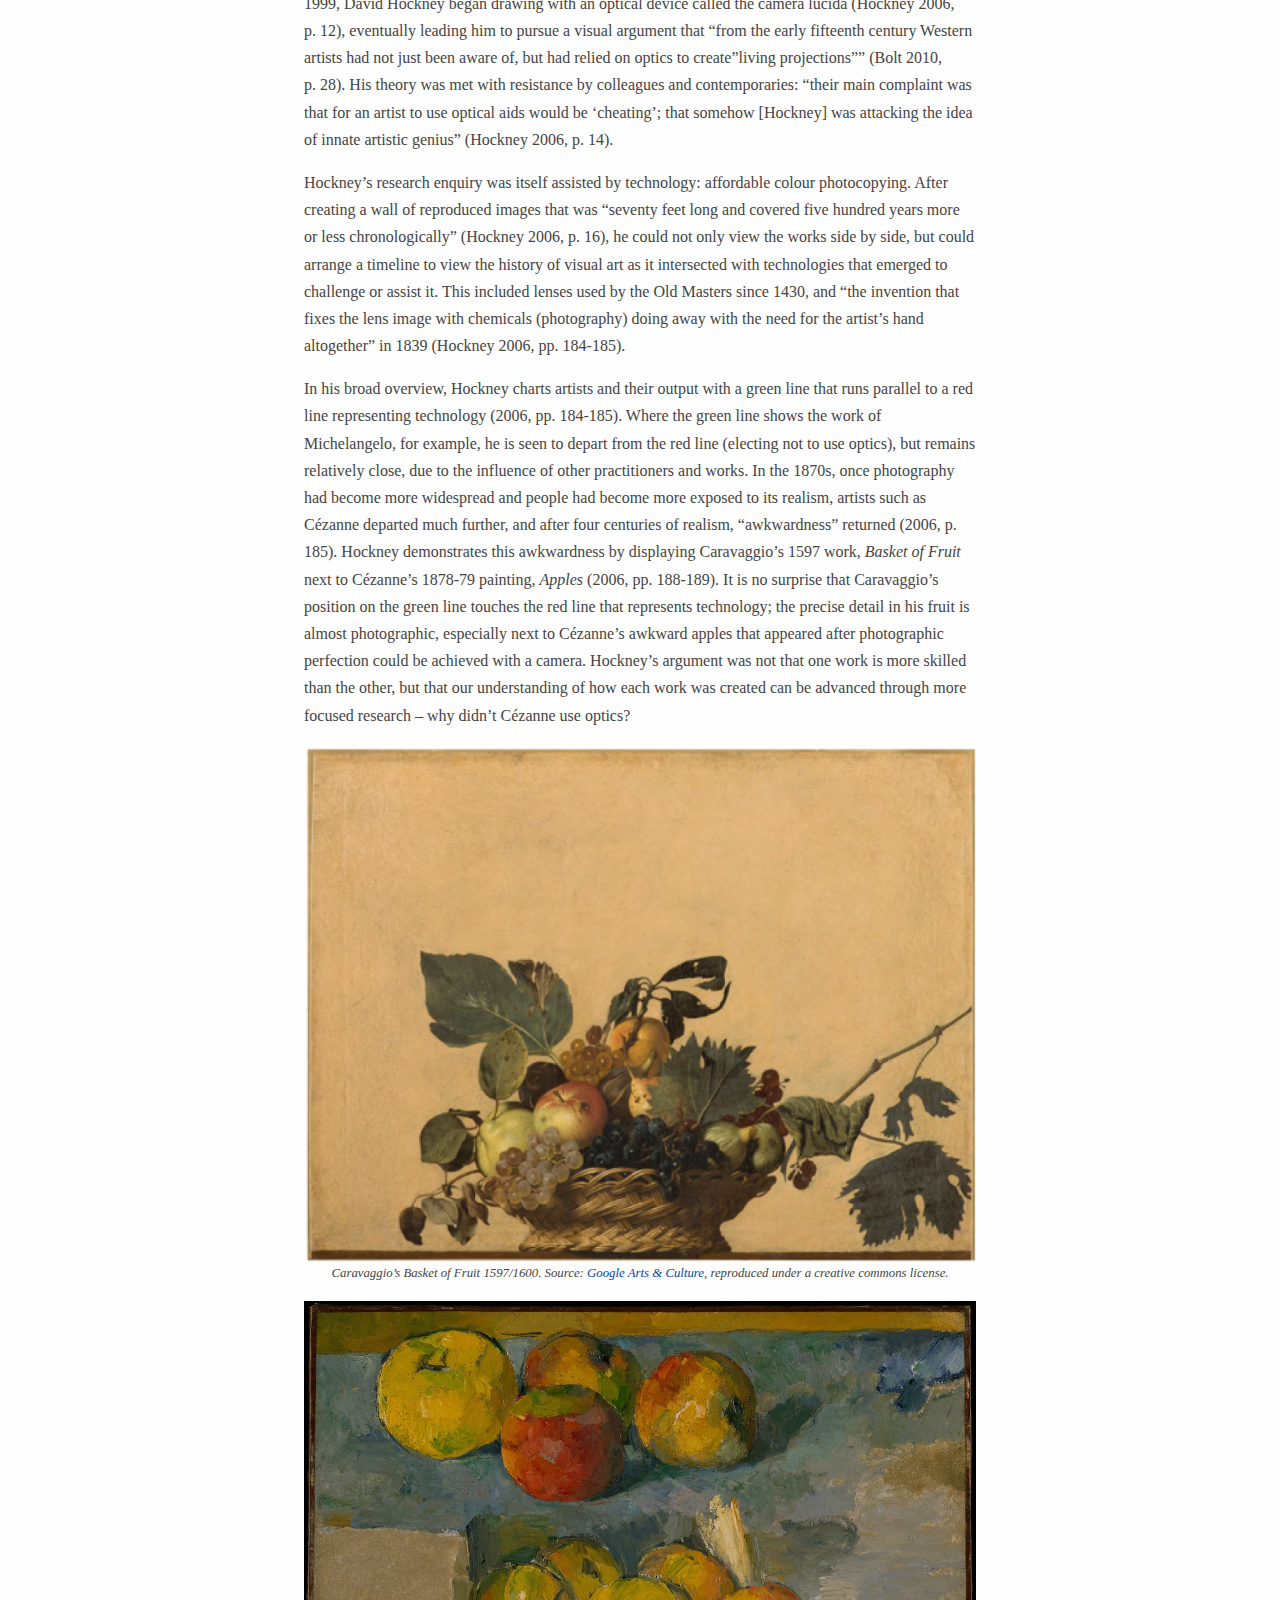
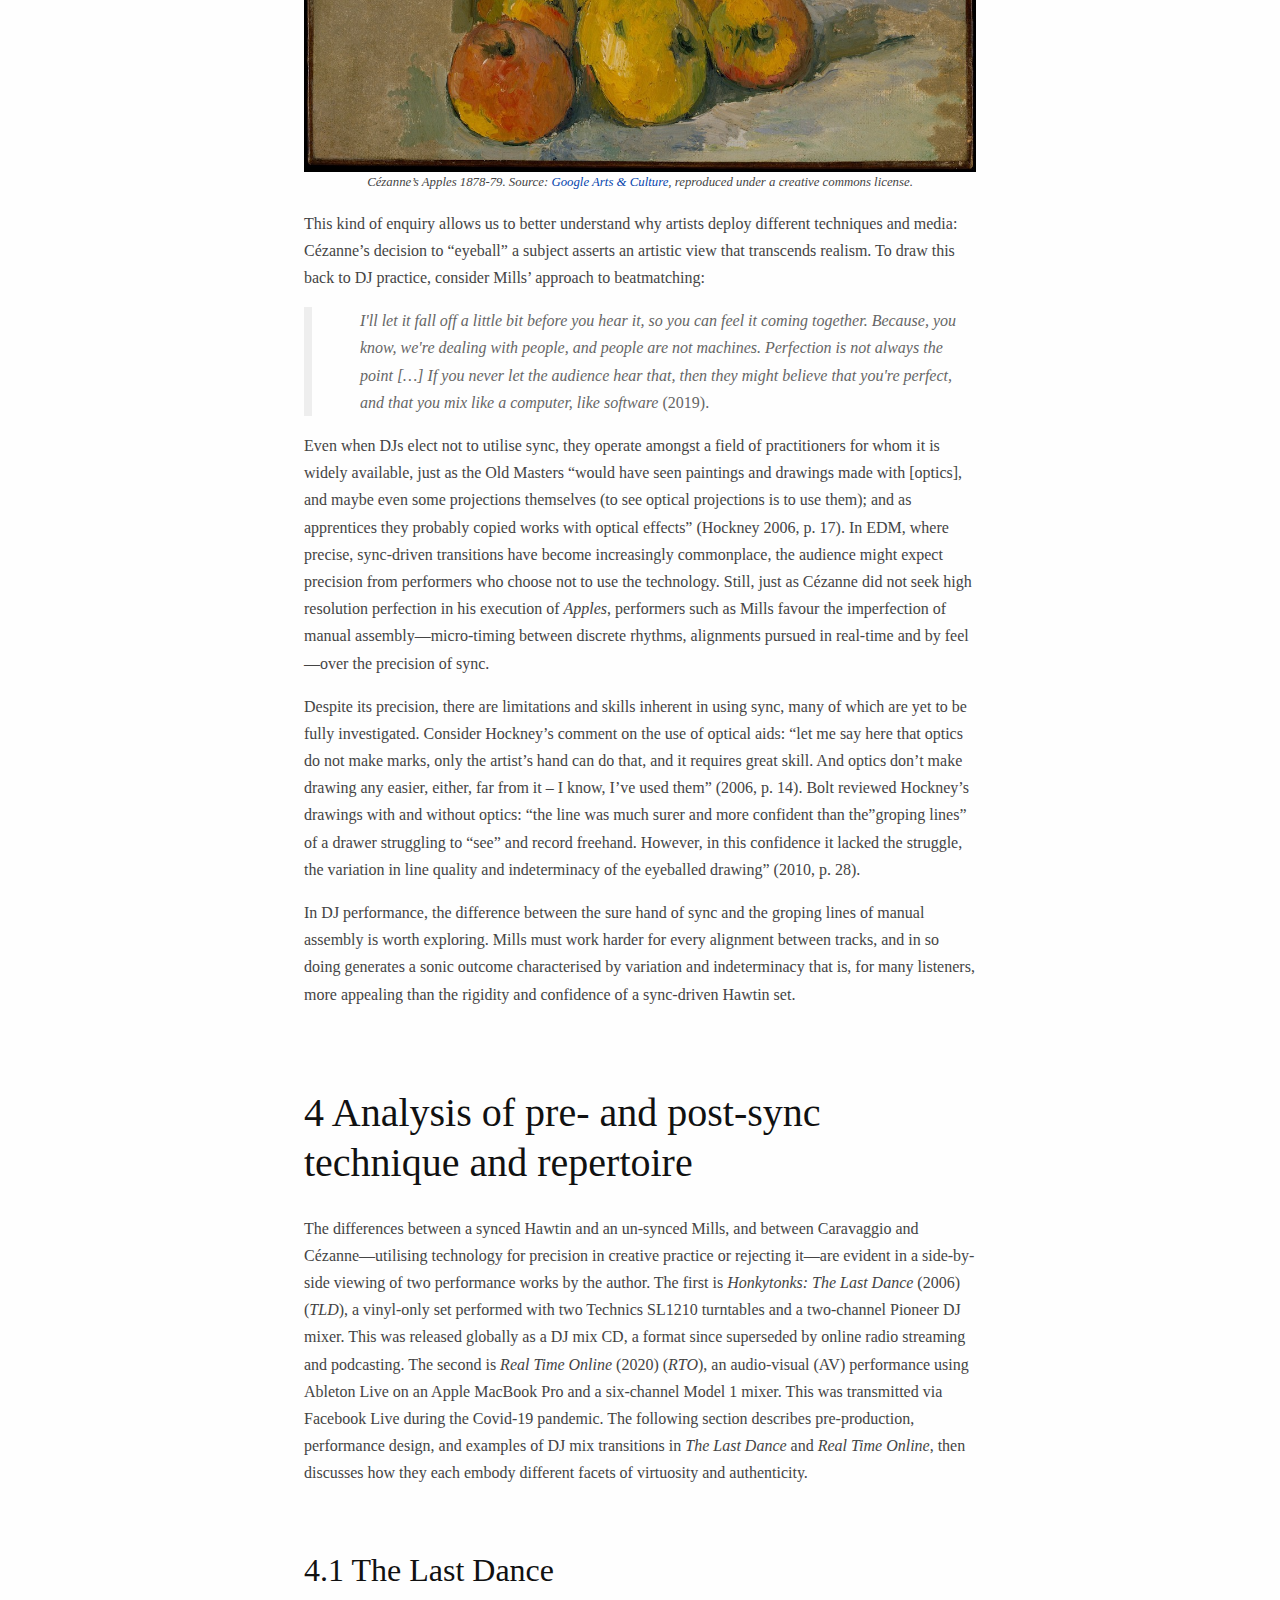
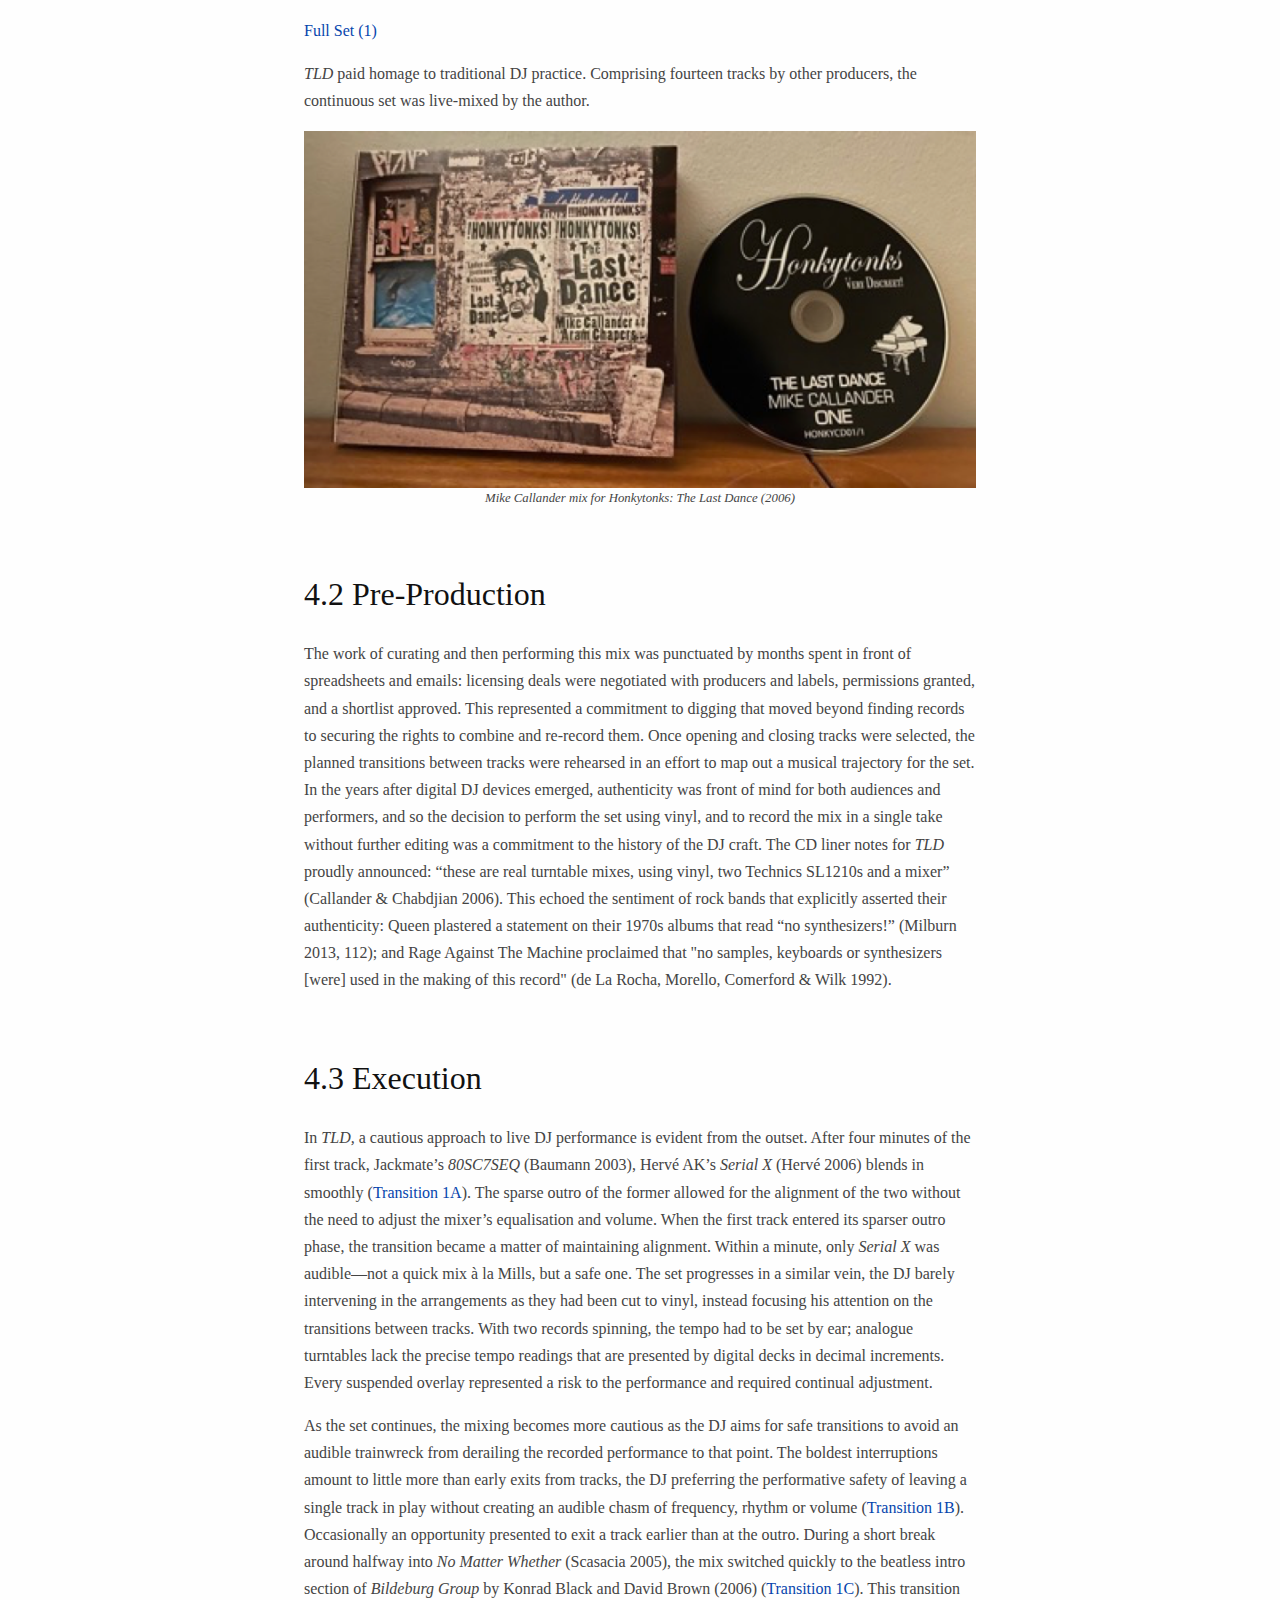
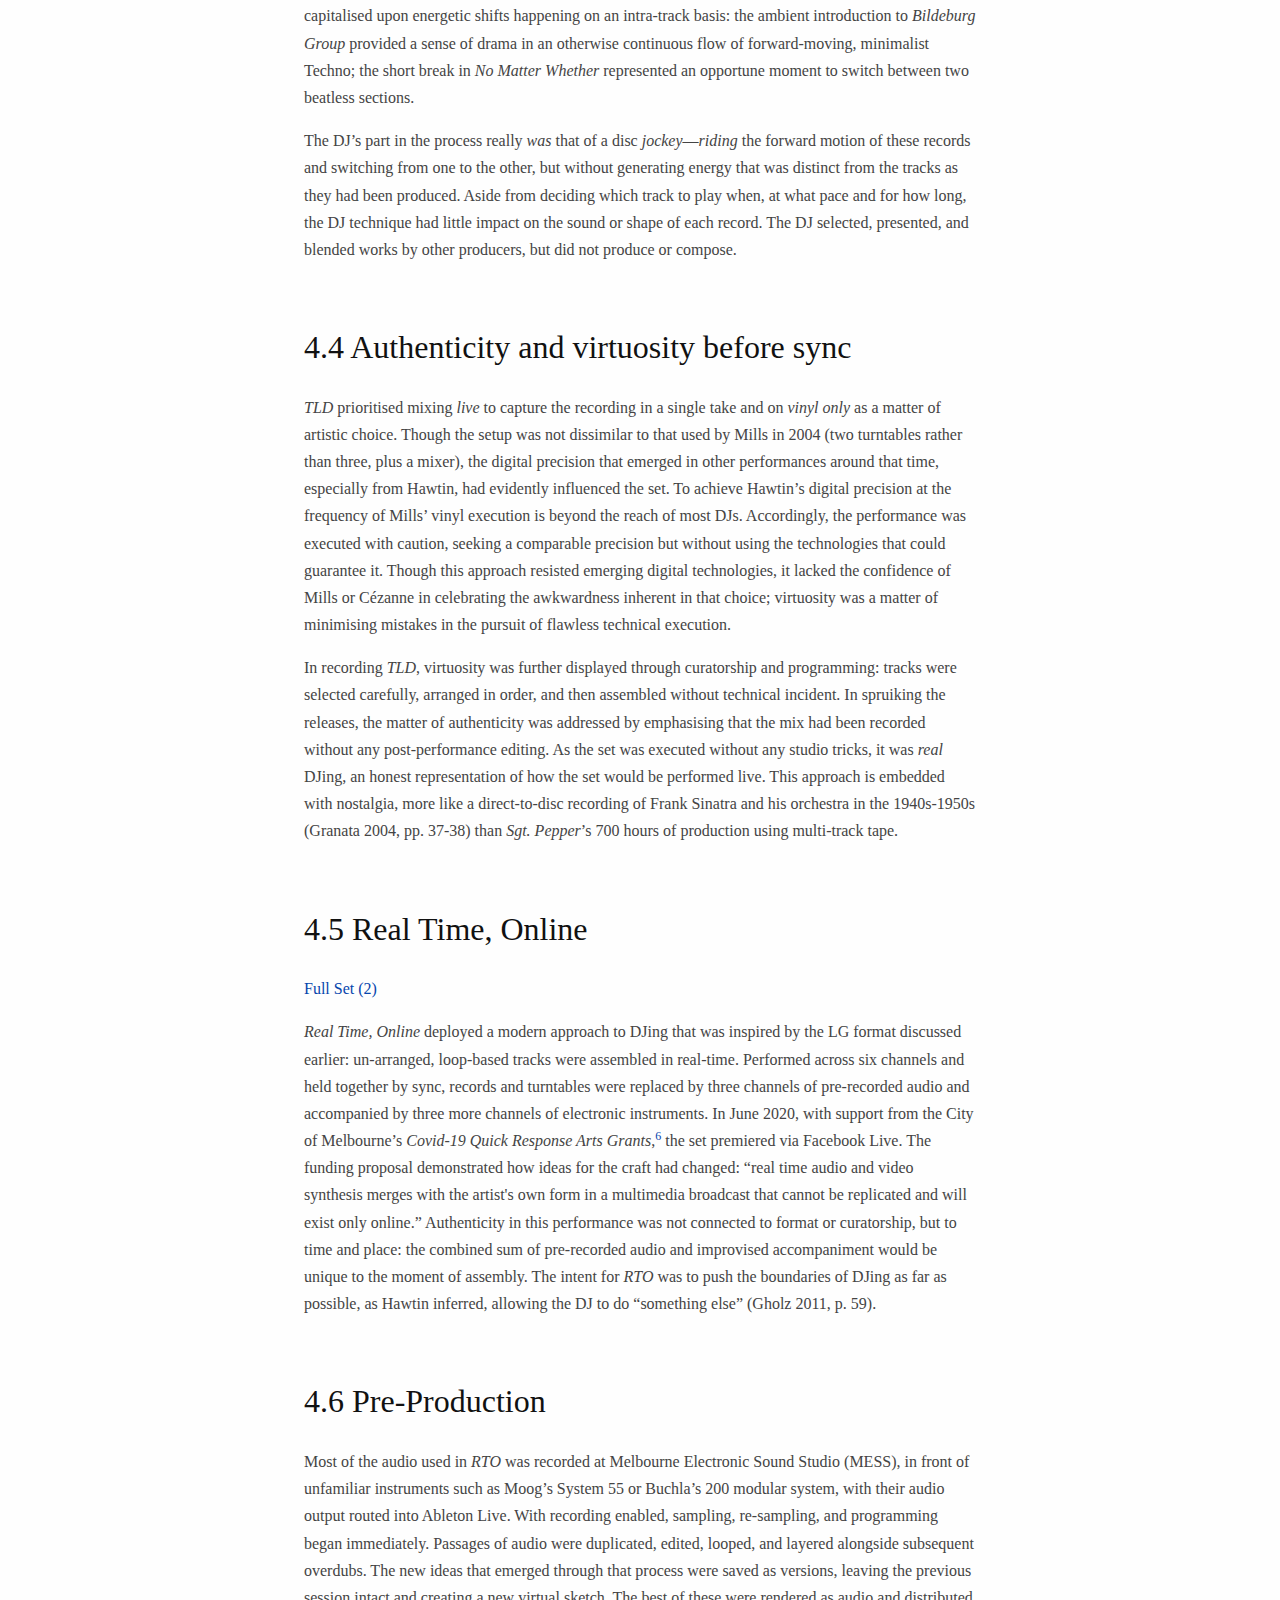
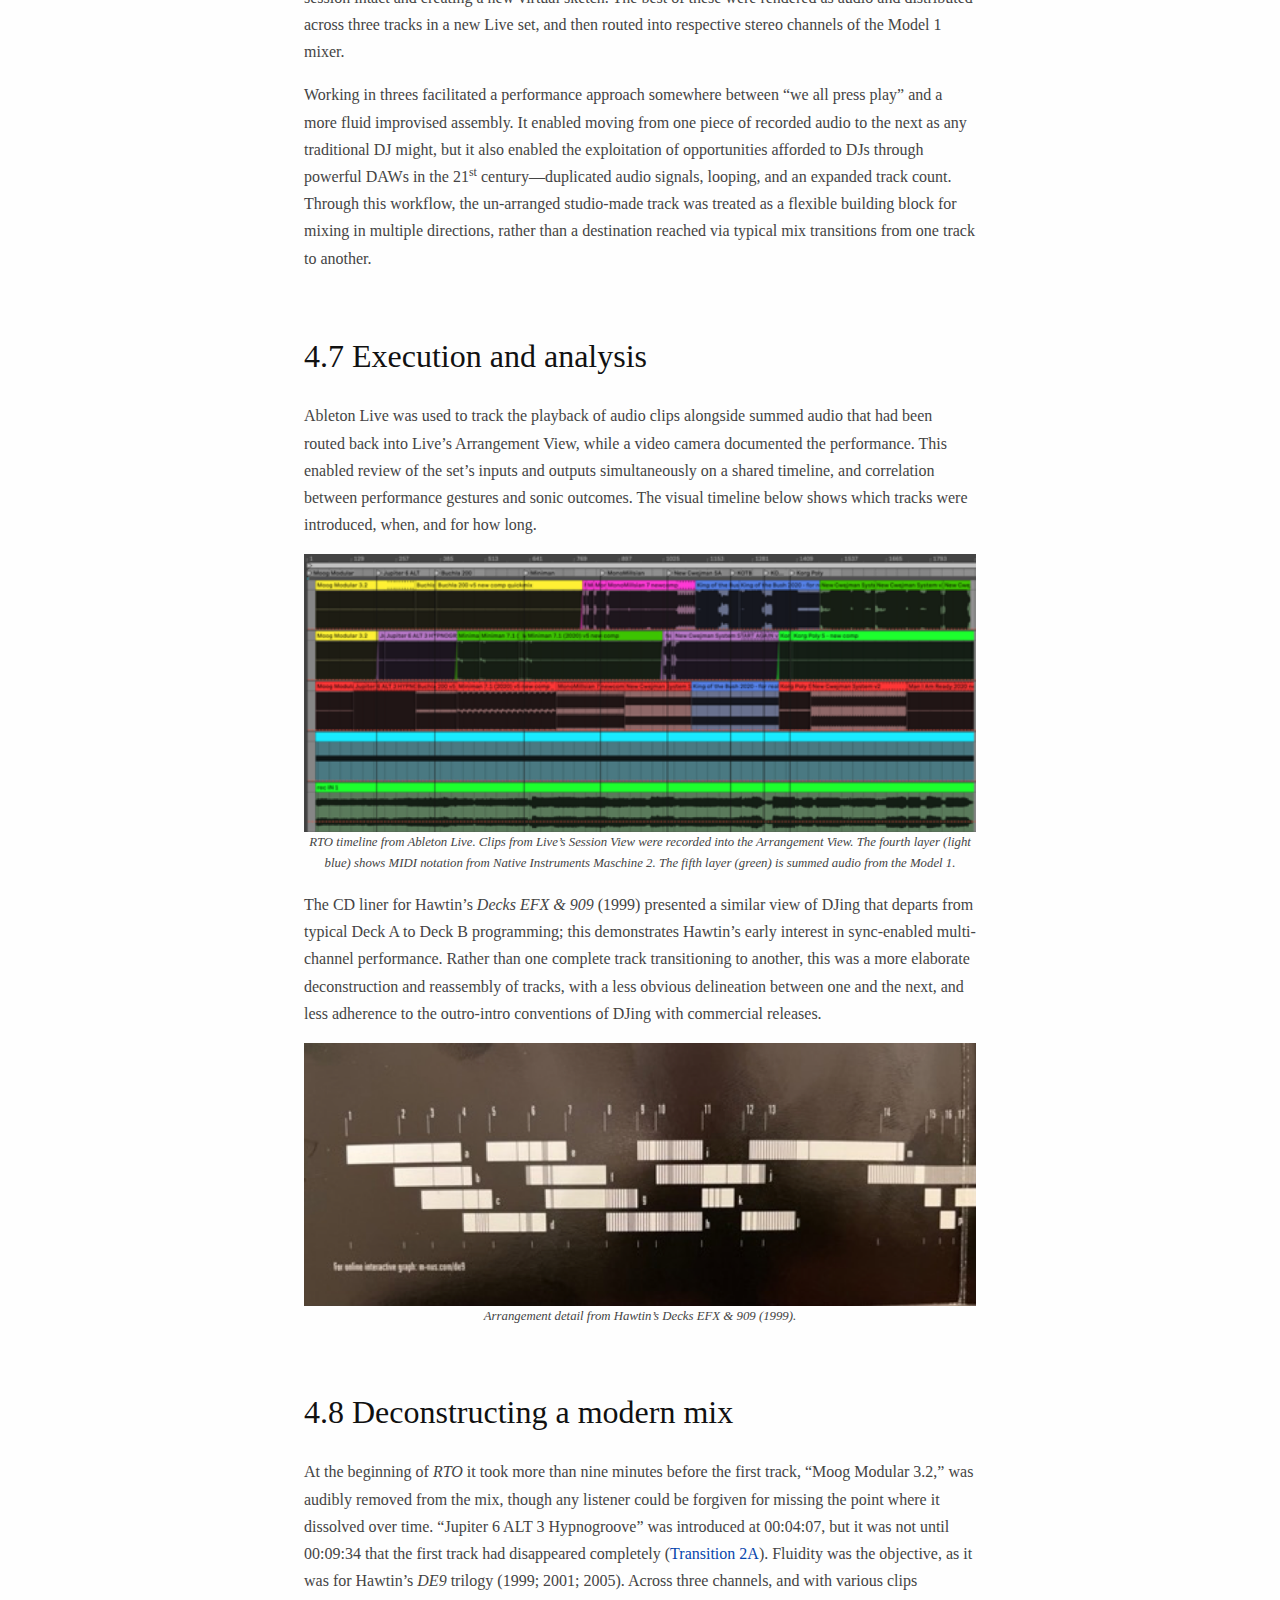
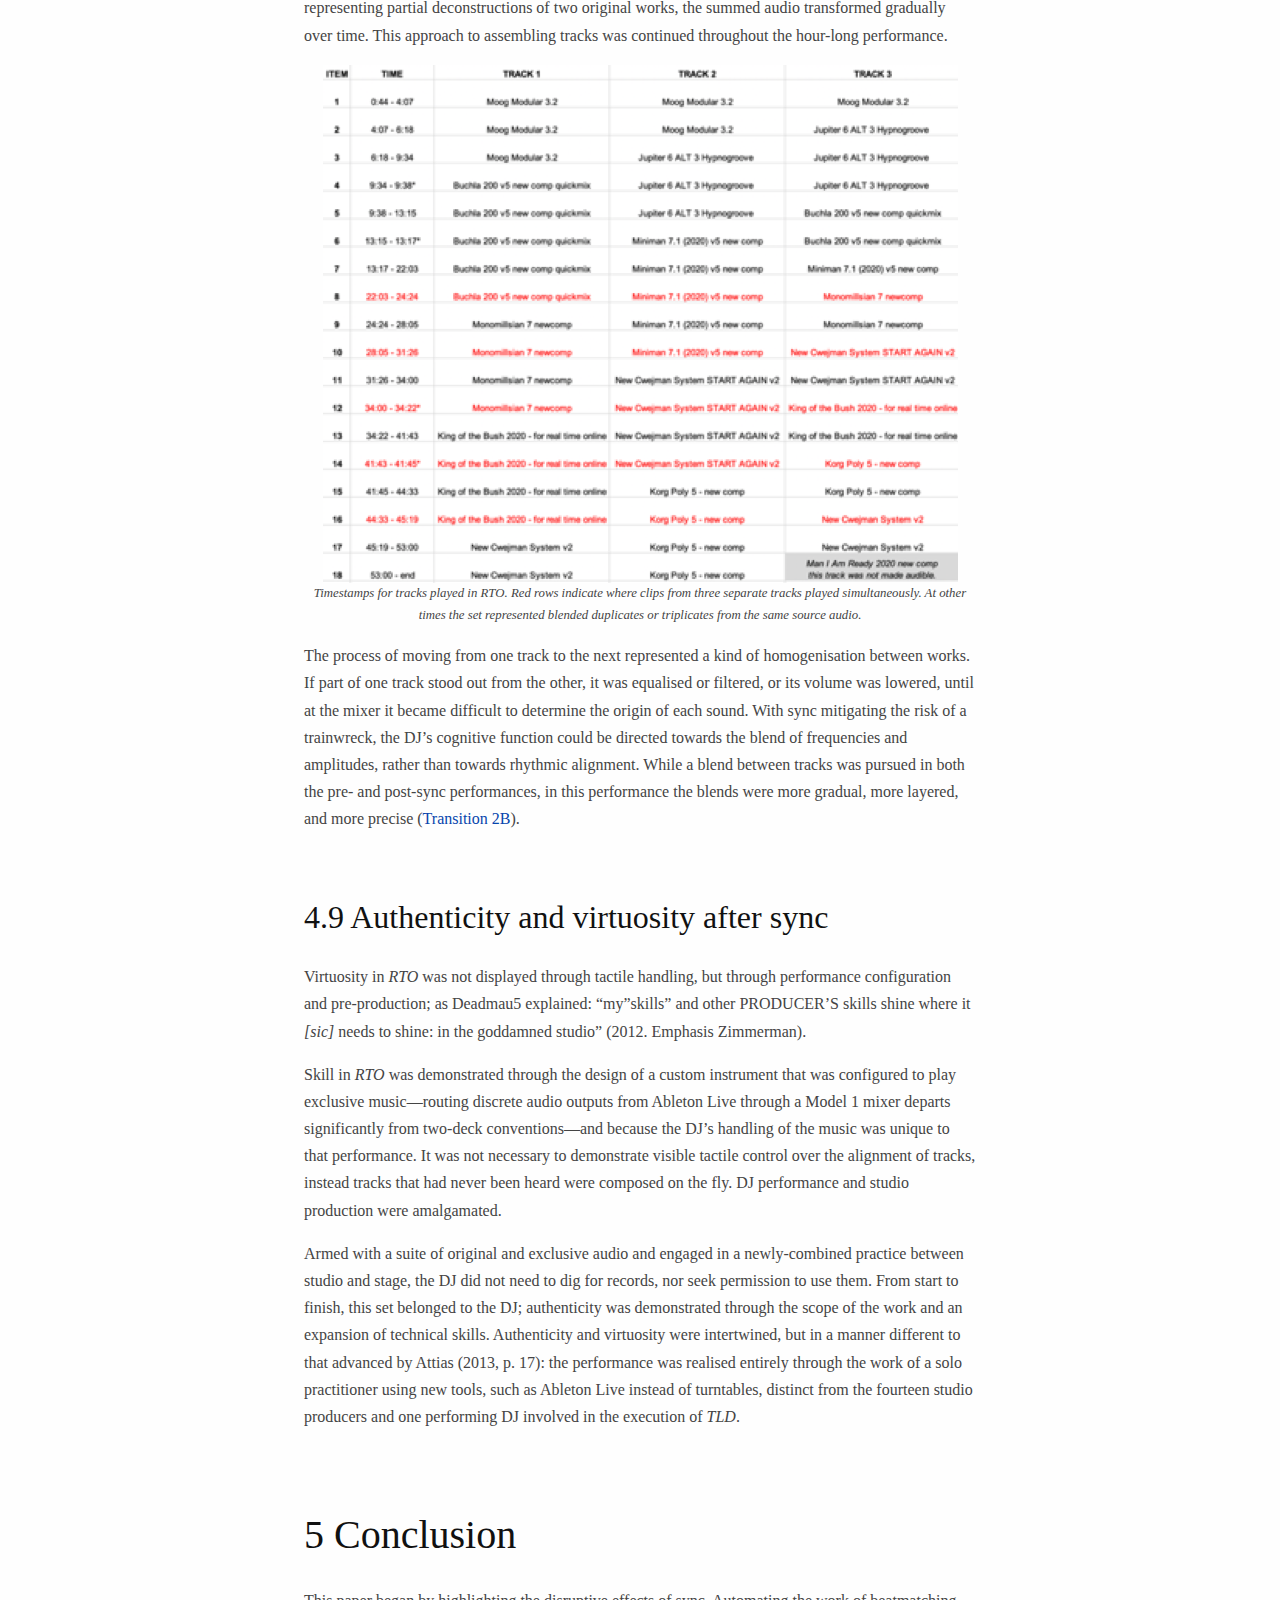
==== commit 10656699: "deploy: ec5bf762965c8647e2e58b37299f4898570e3fdb" ====
--- a/index.html
+++ b/index.html
@@ -34,7 +34,7 @@
  (University of Melbourne)
 </p>
 <p class="date">Submitted: 2021-10-30</p>
-<p class="date">Published: YYYY-MM-DD</p>
+<p class="date">Published: 2023-03-31</p>
 </header>
 <p class="abstract"><em>Abstract:</em> <p>The introduction of
 synchronisation (sync) to the professional toolkit of the disc jockey
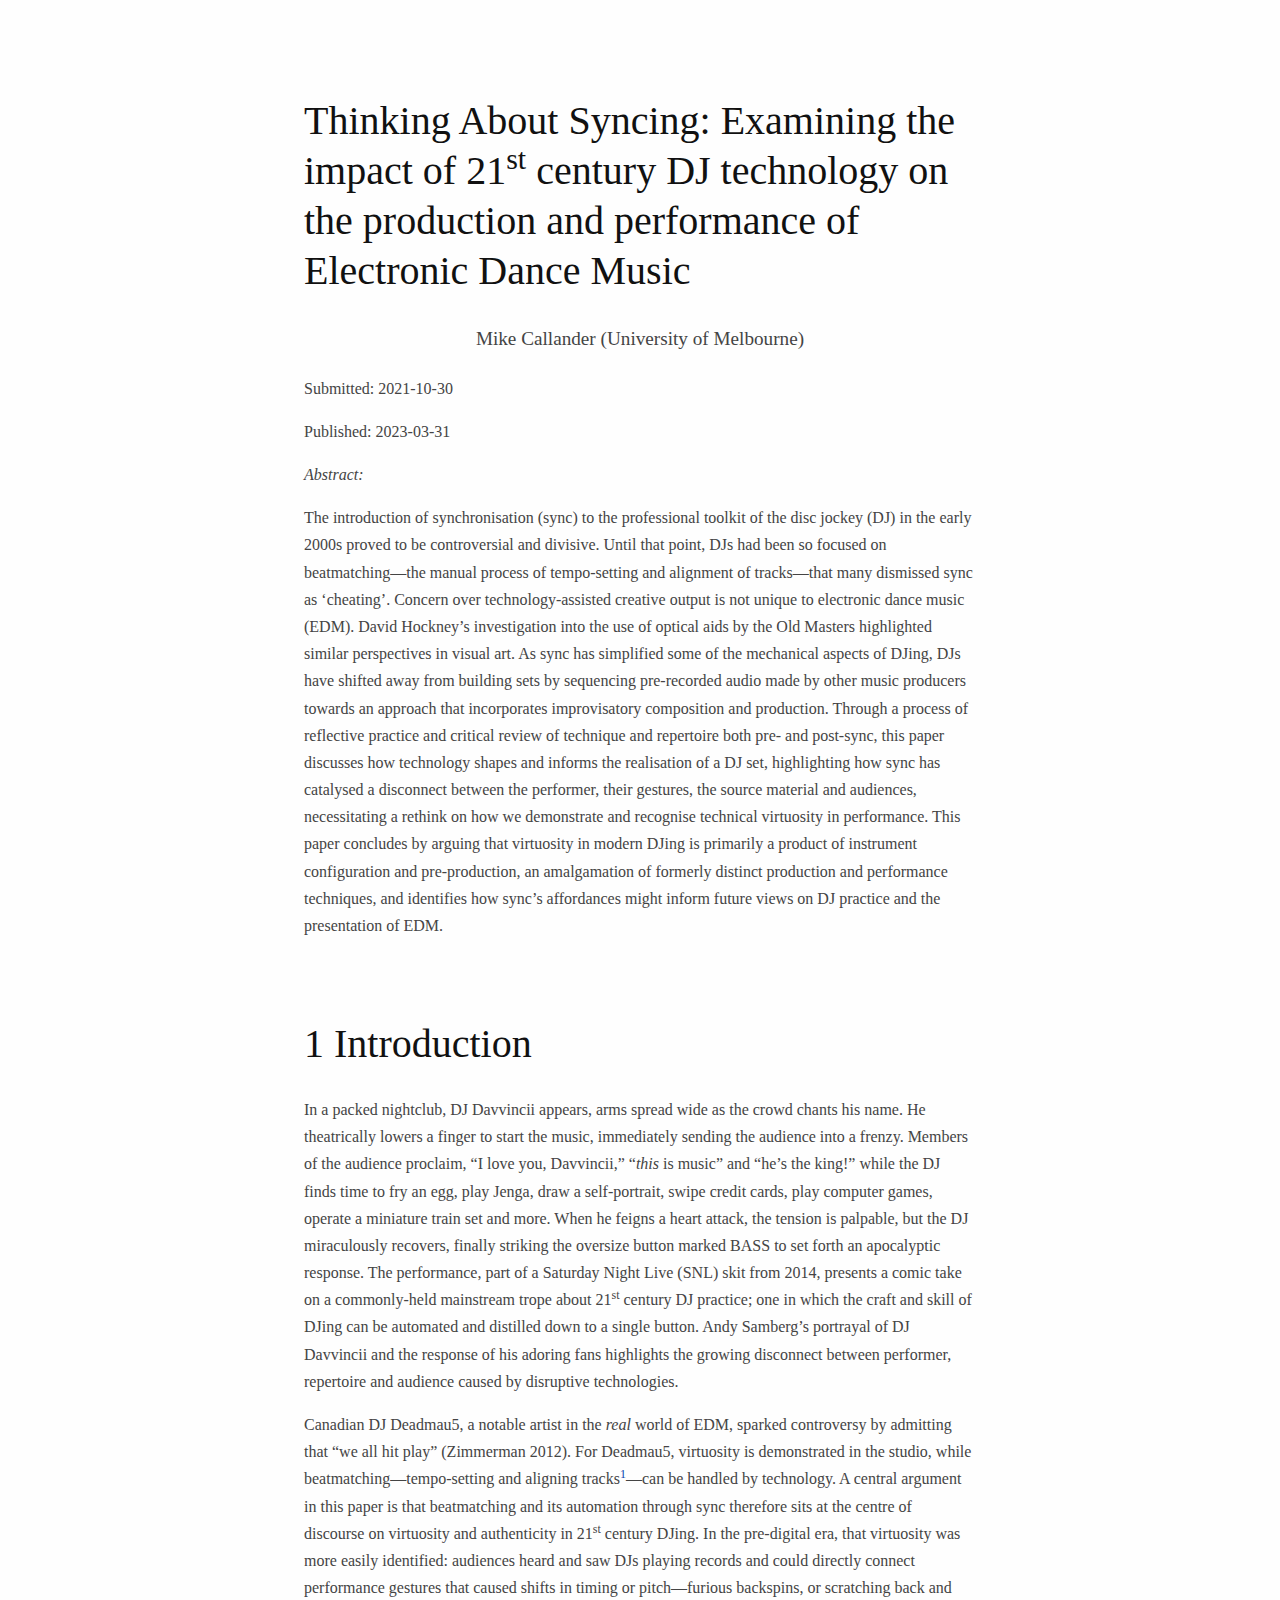
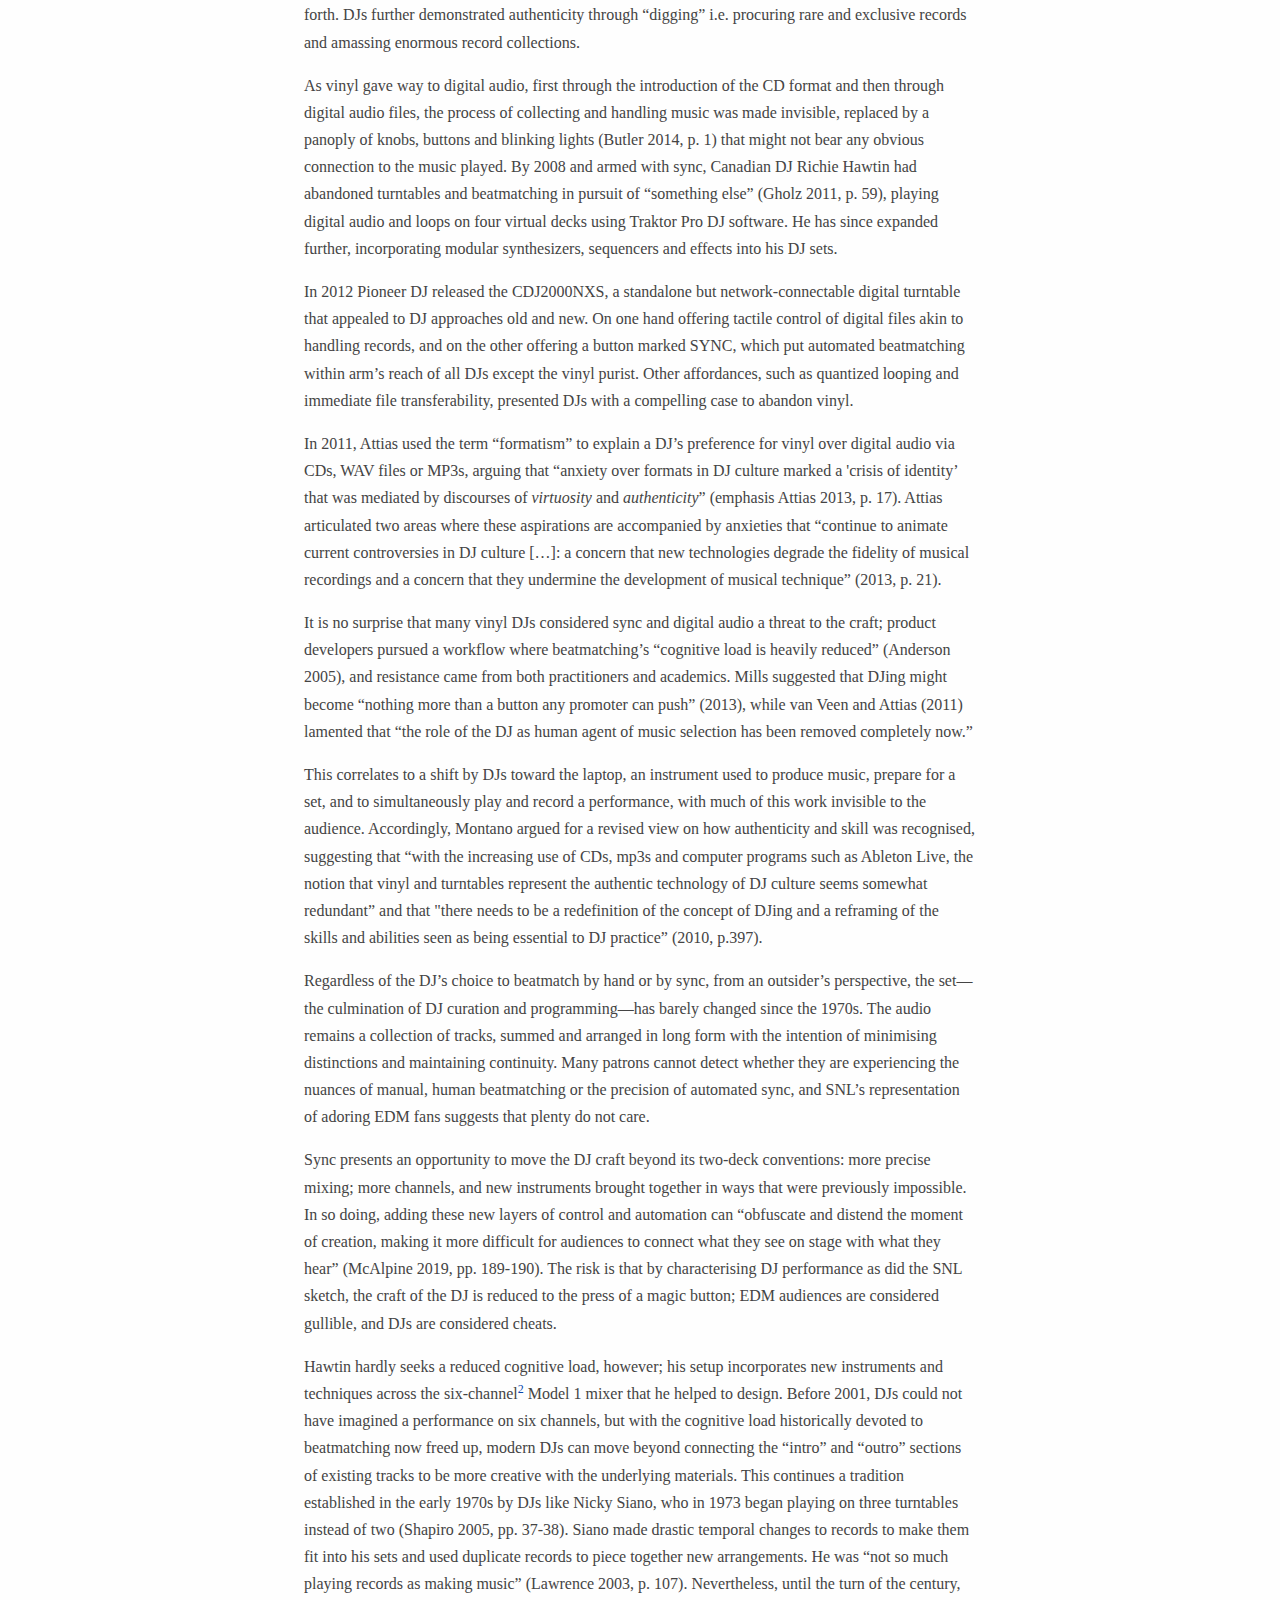
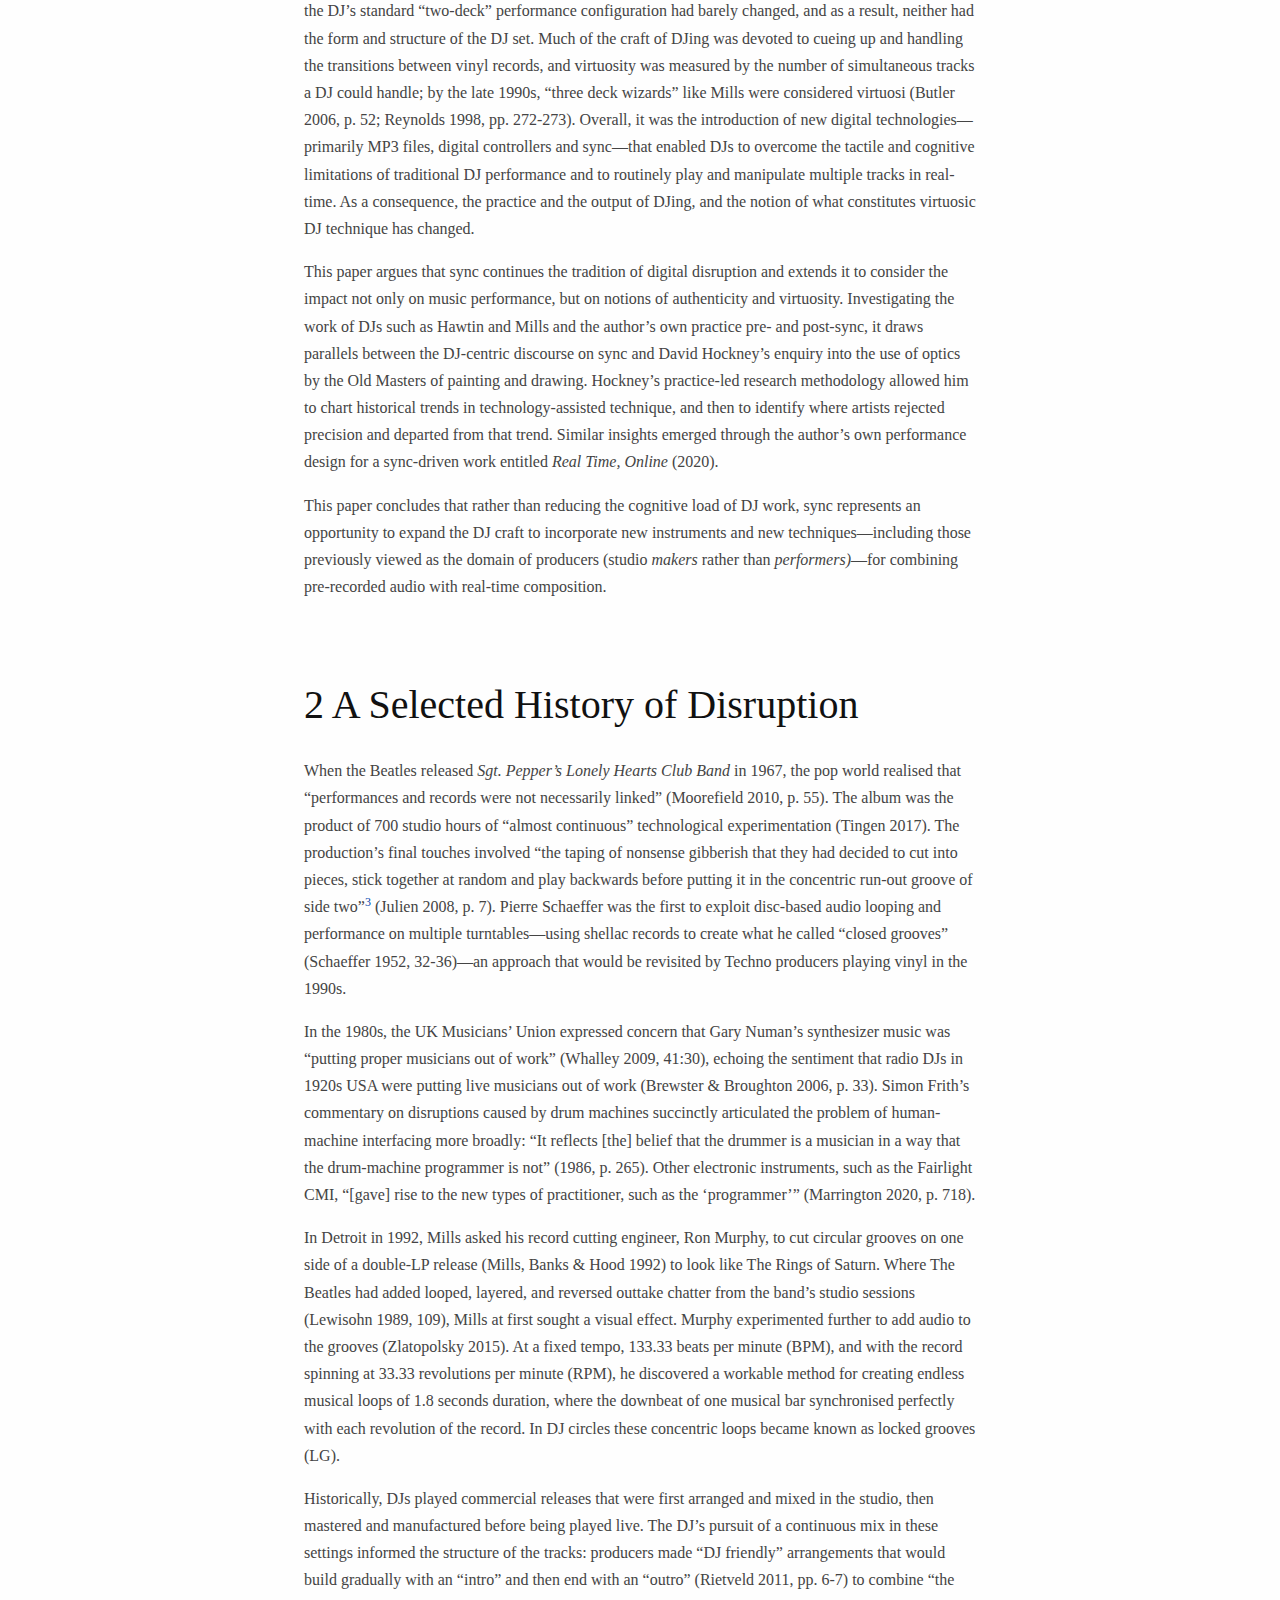
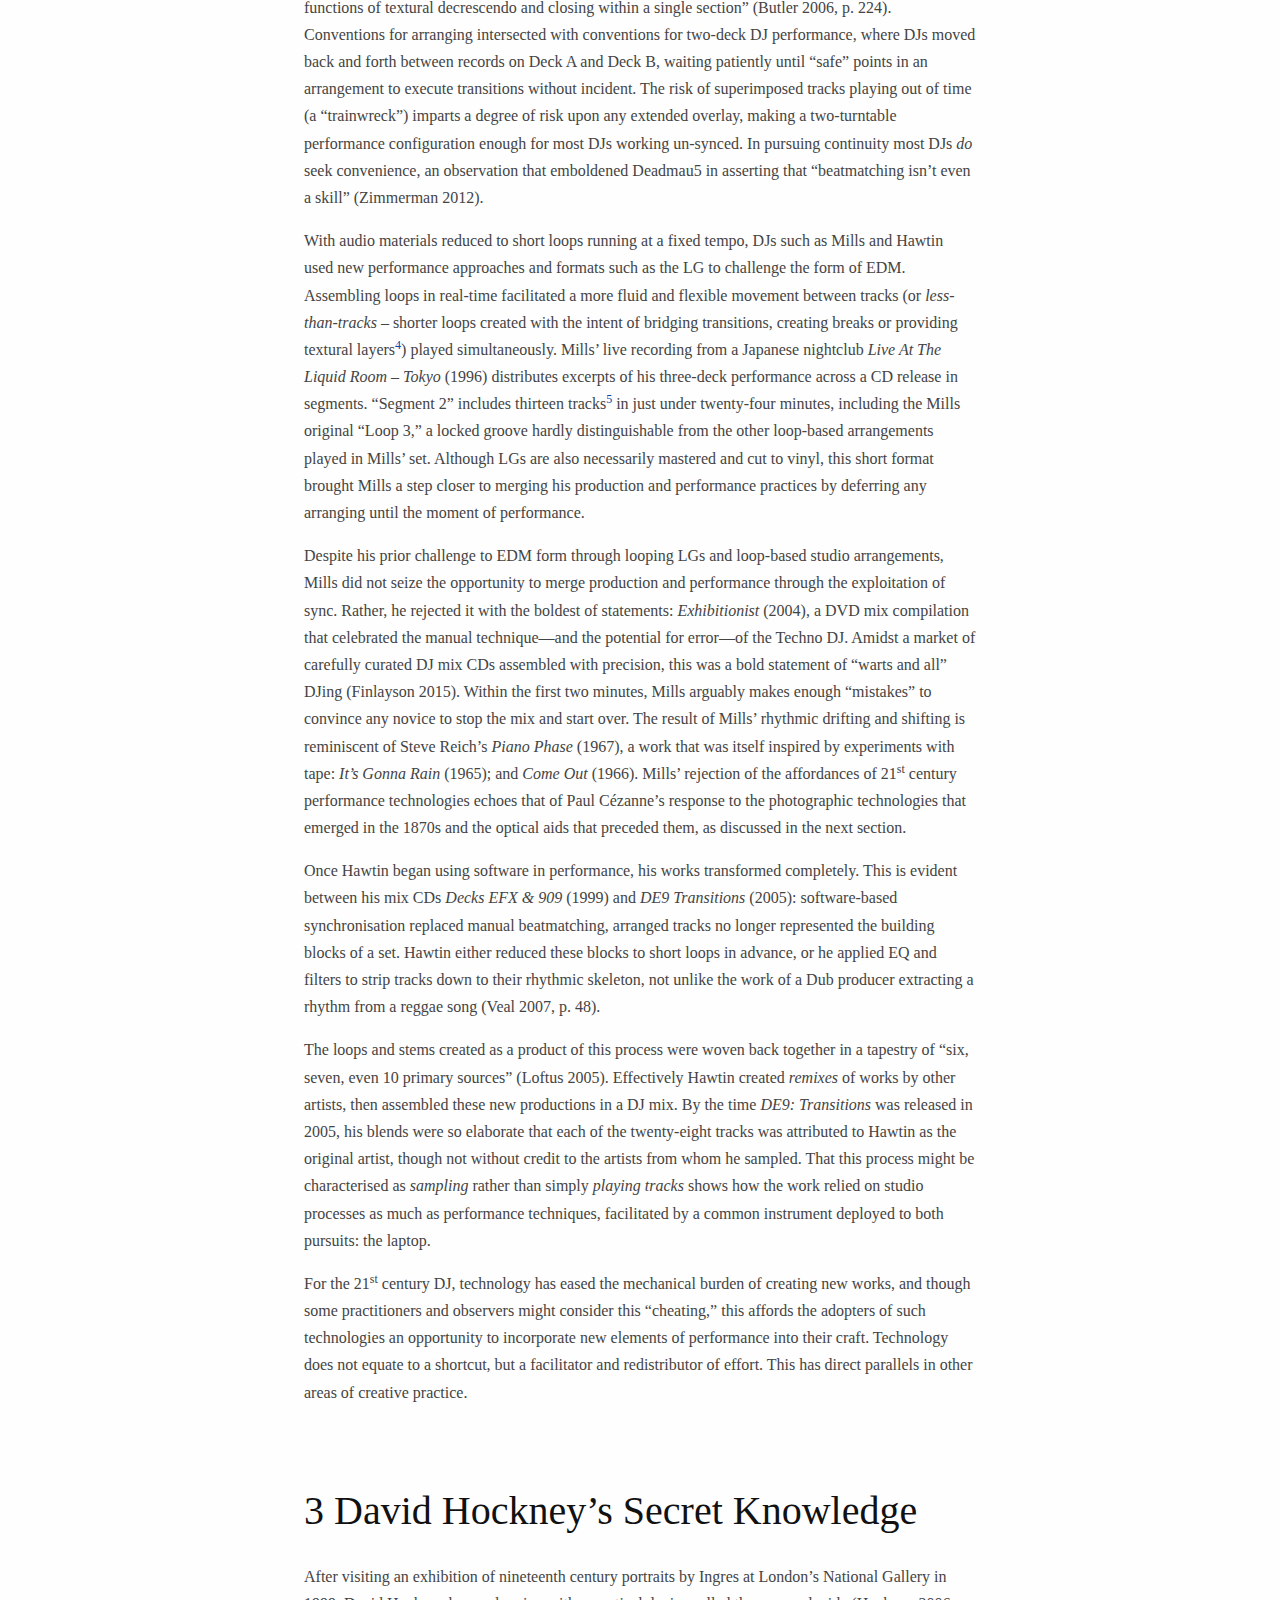
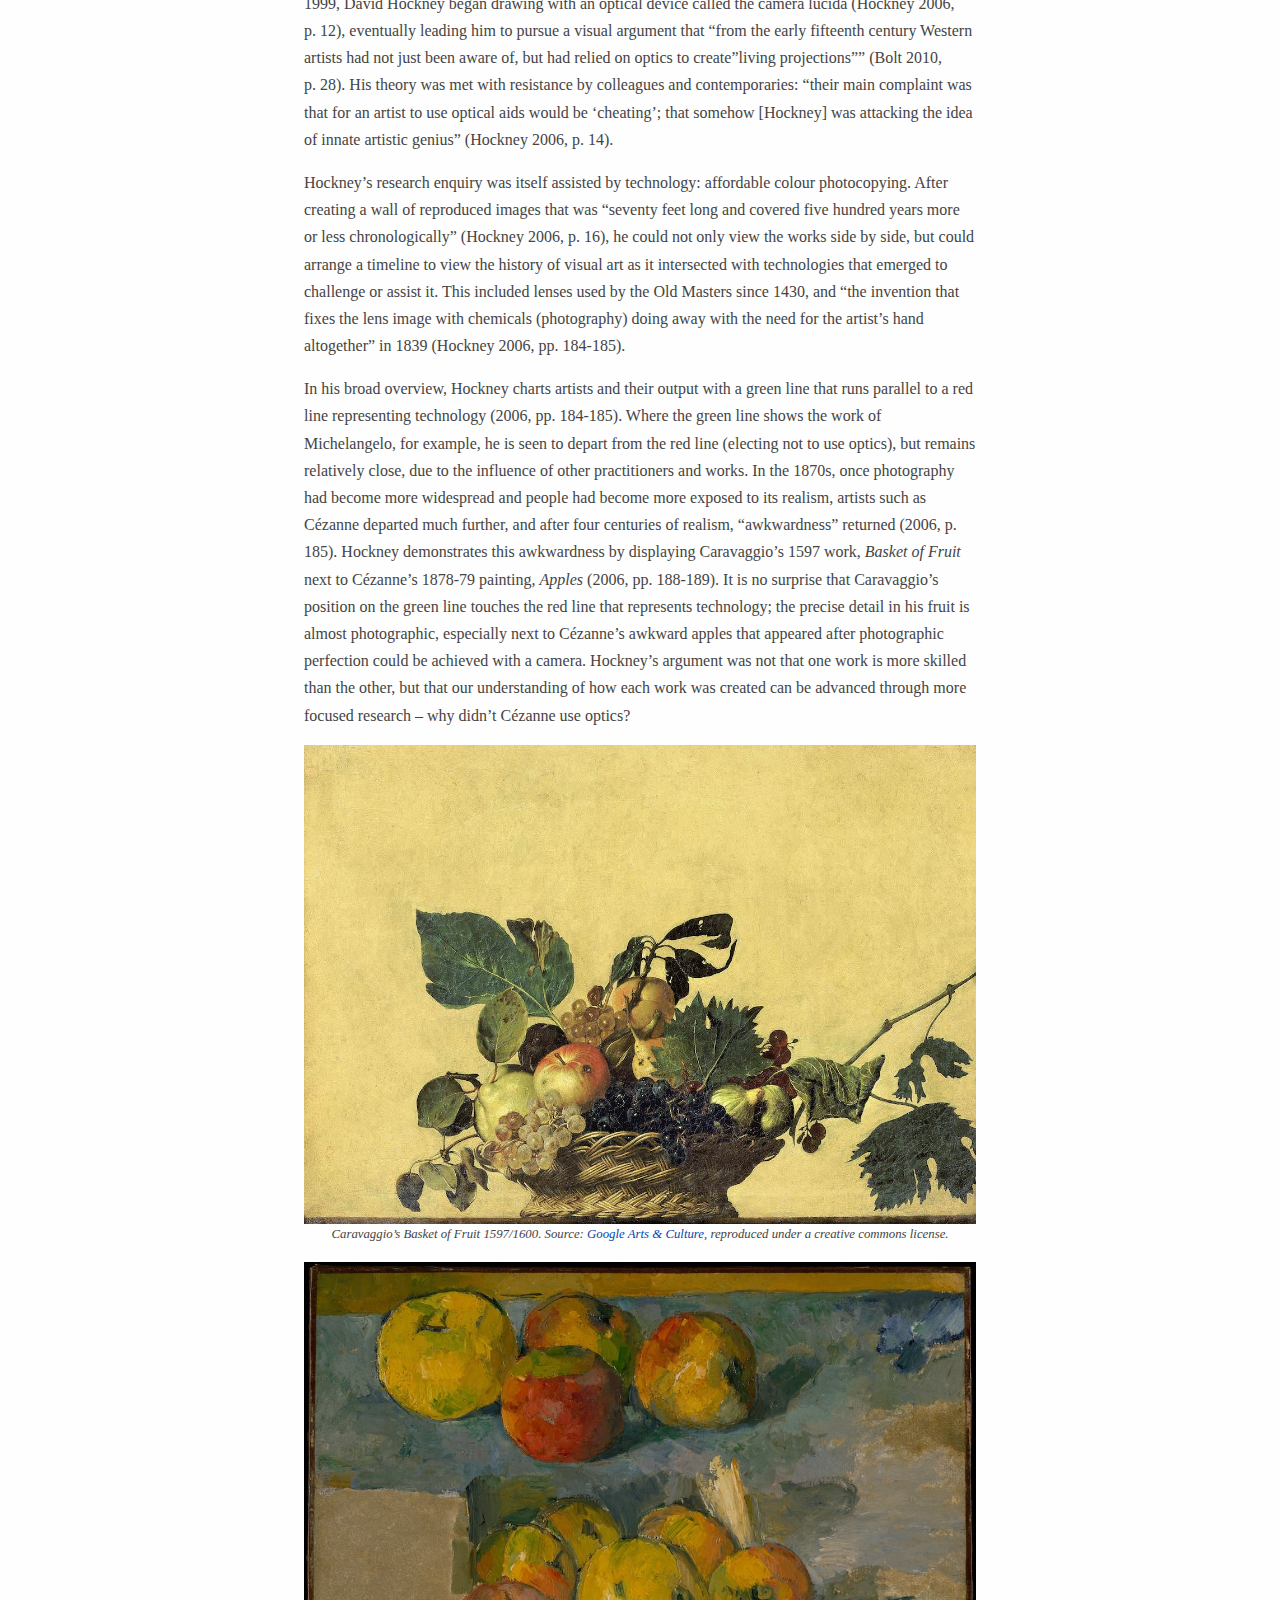
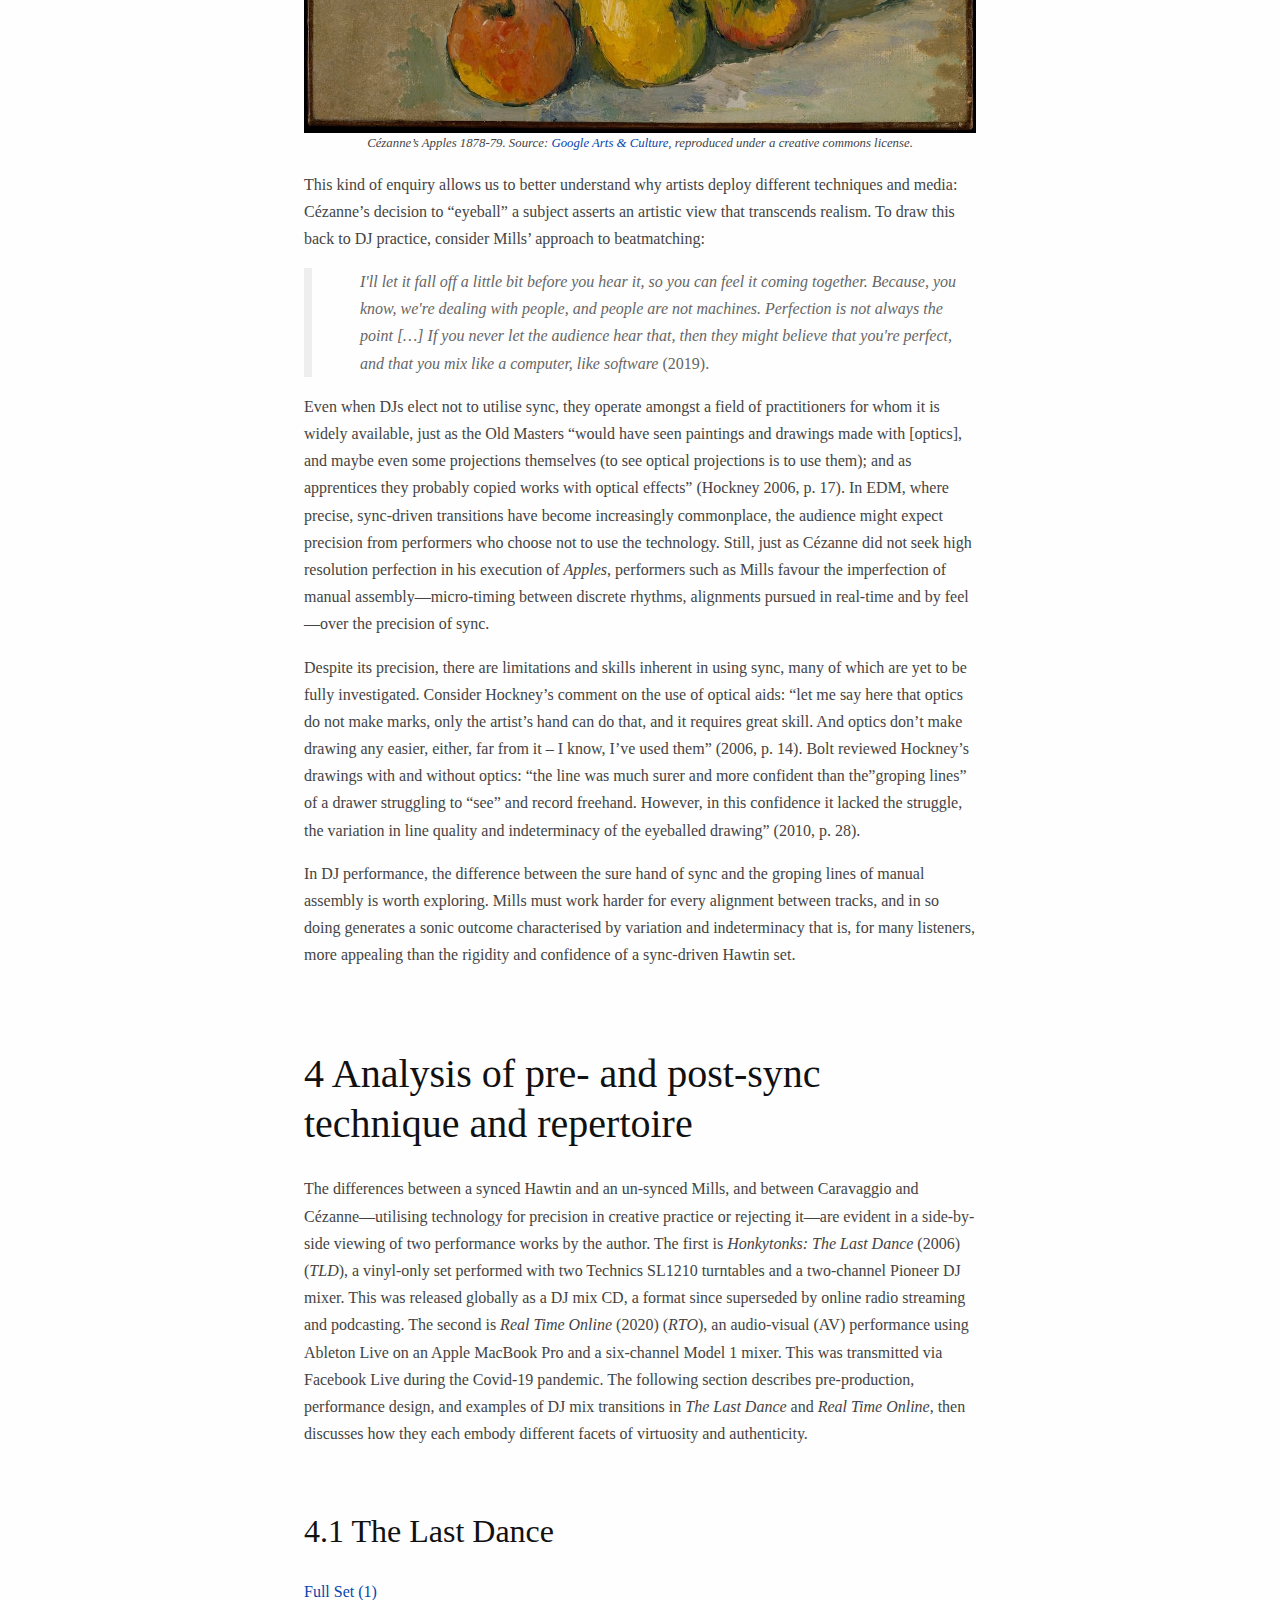
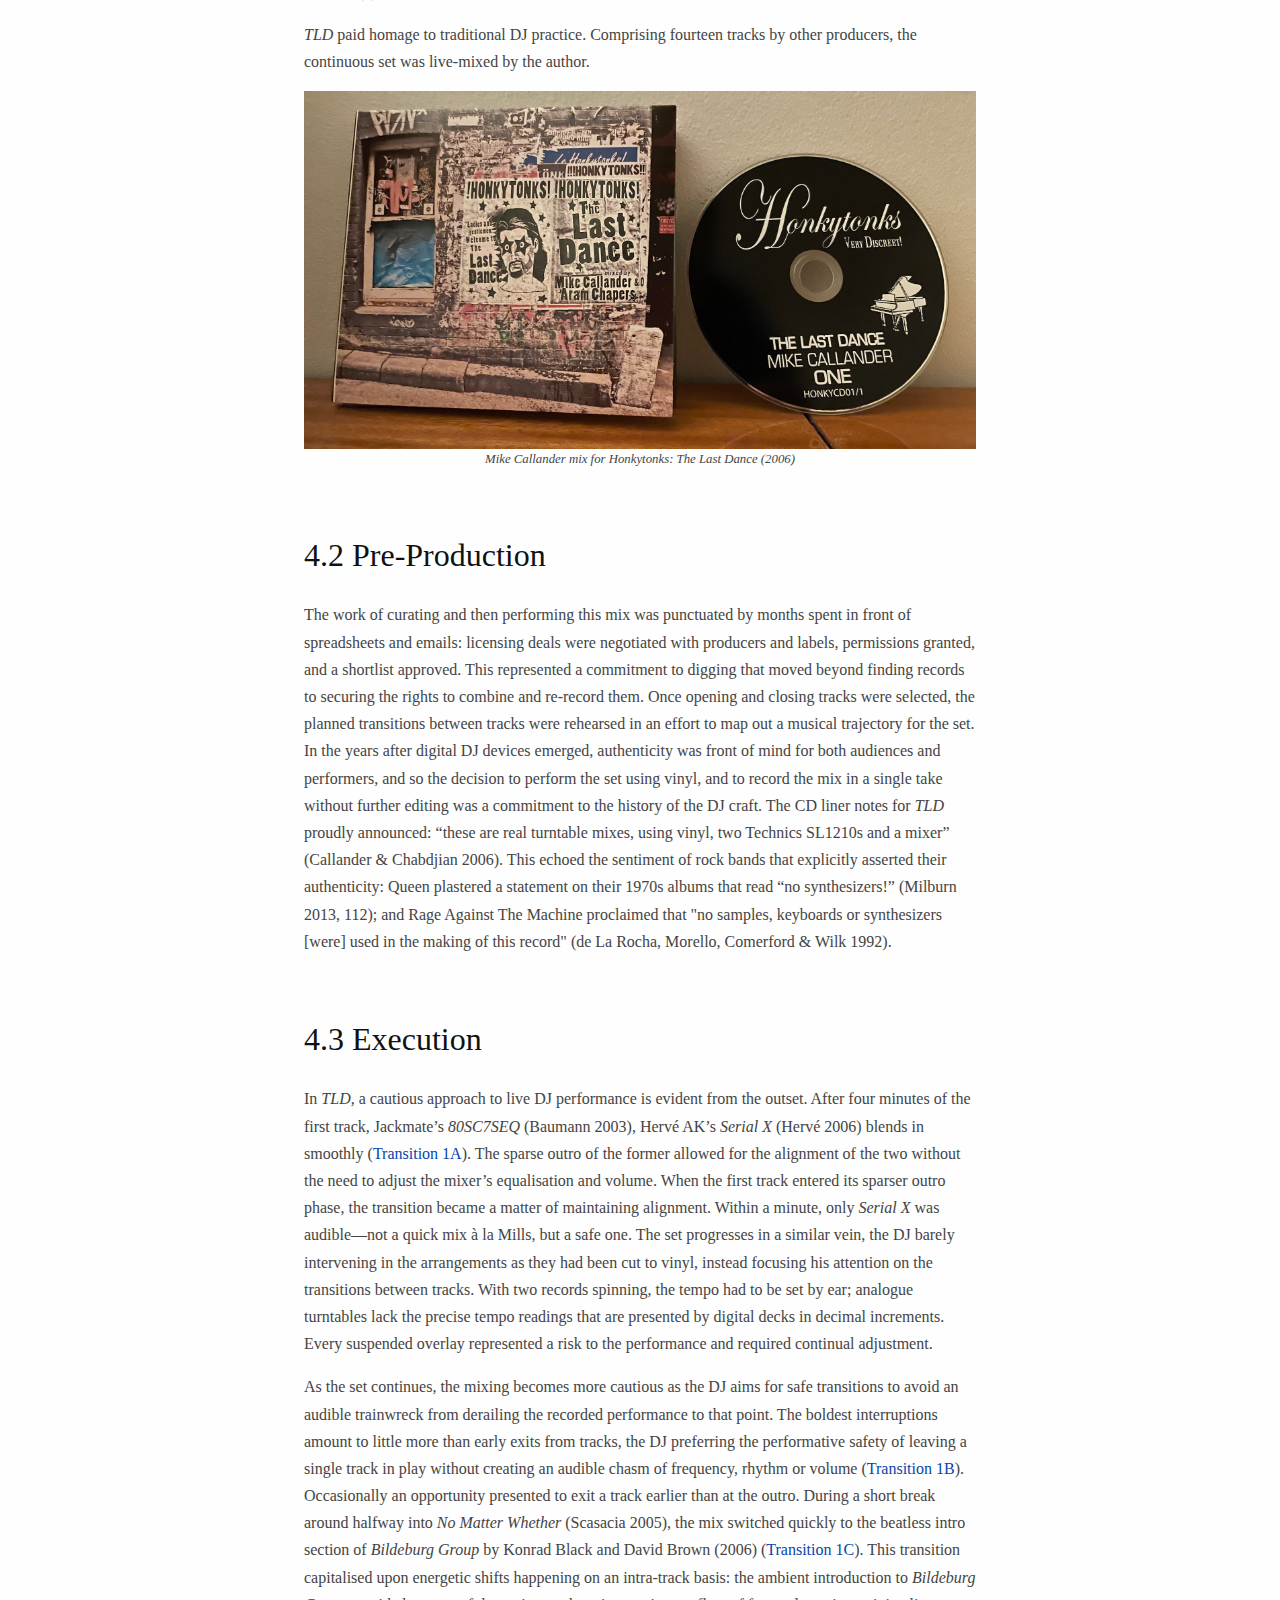
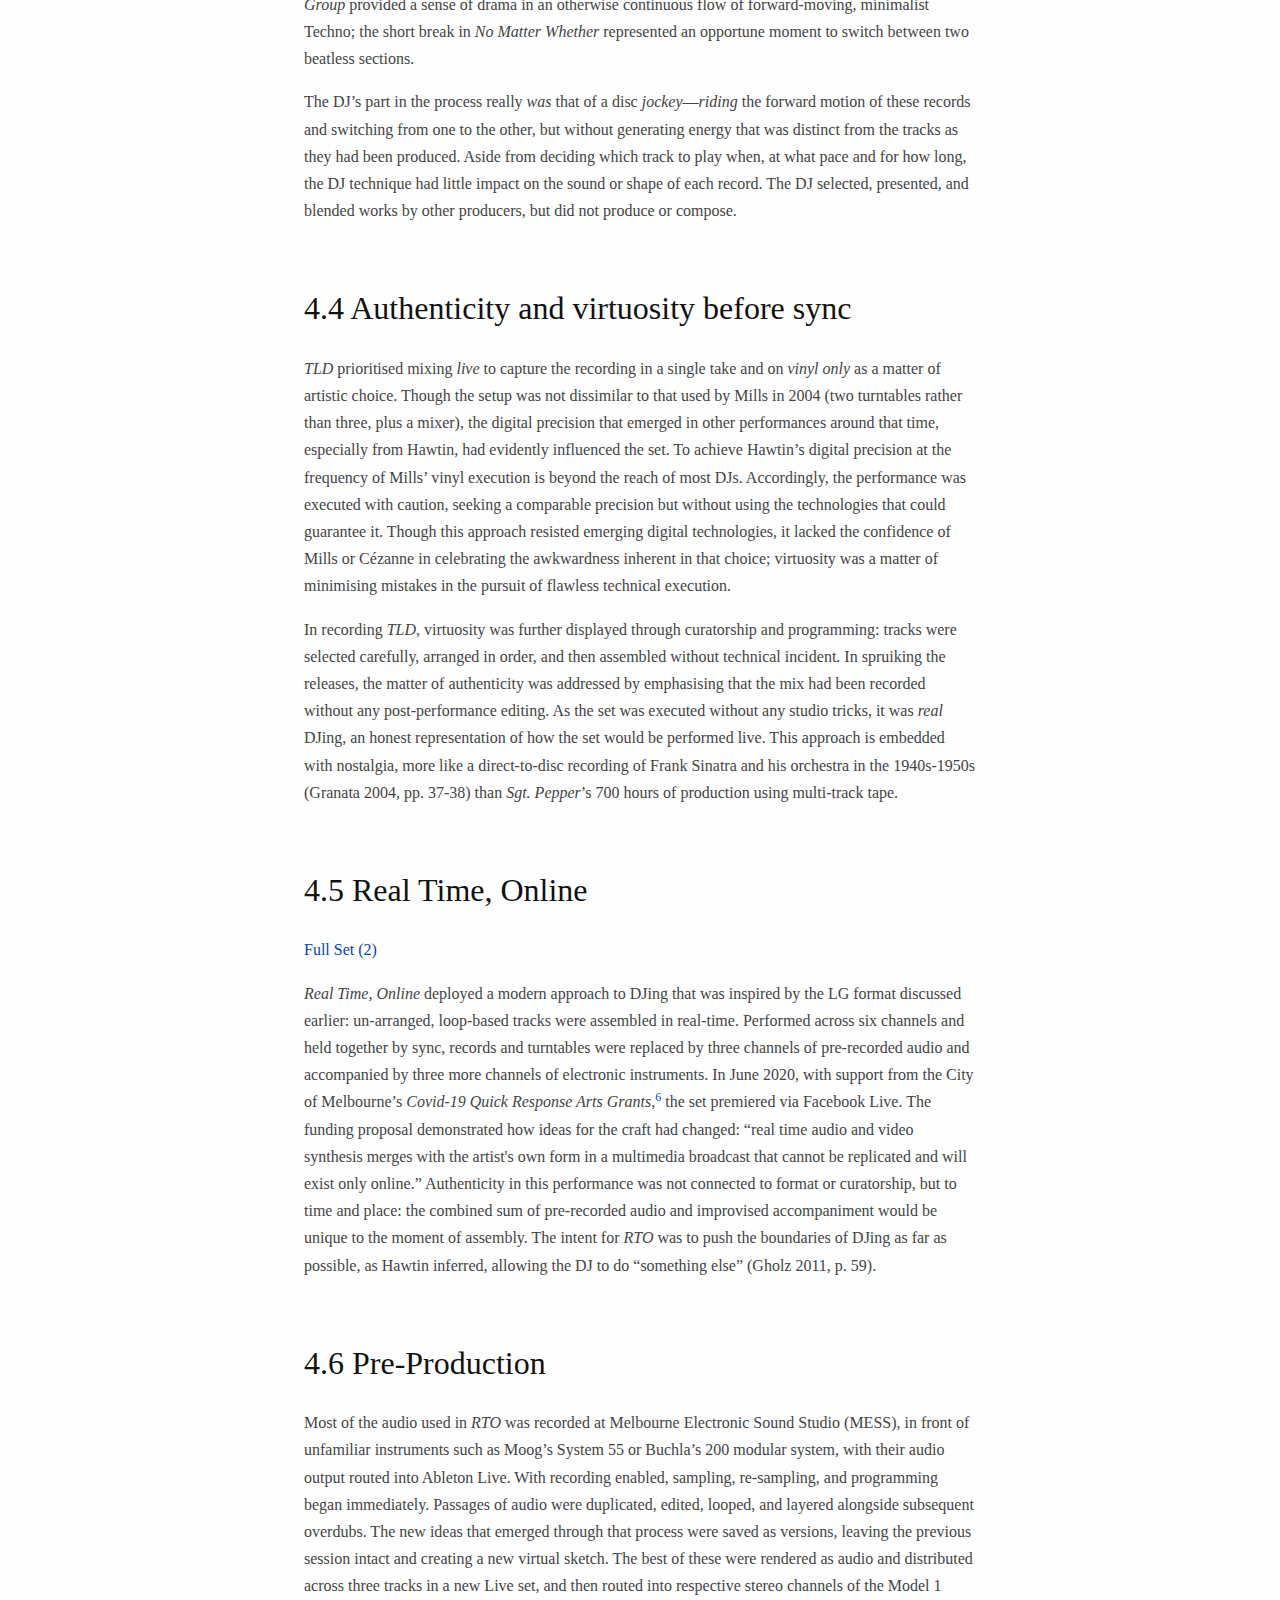
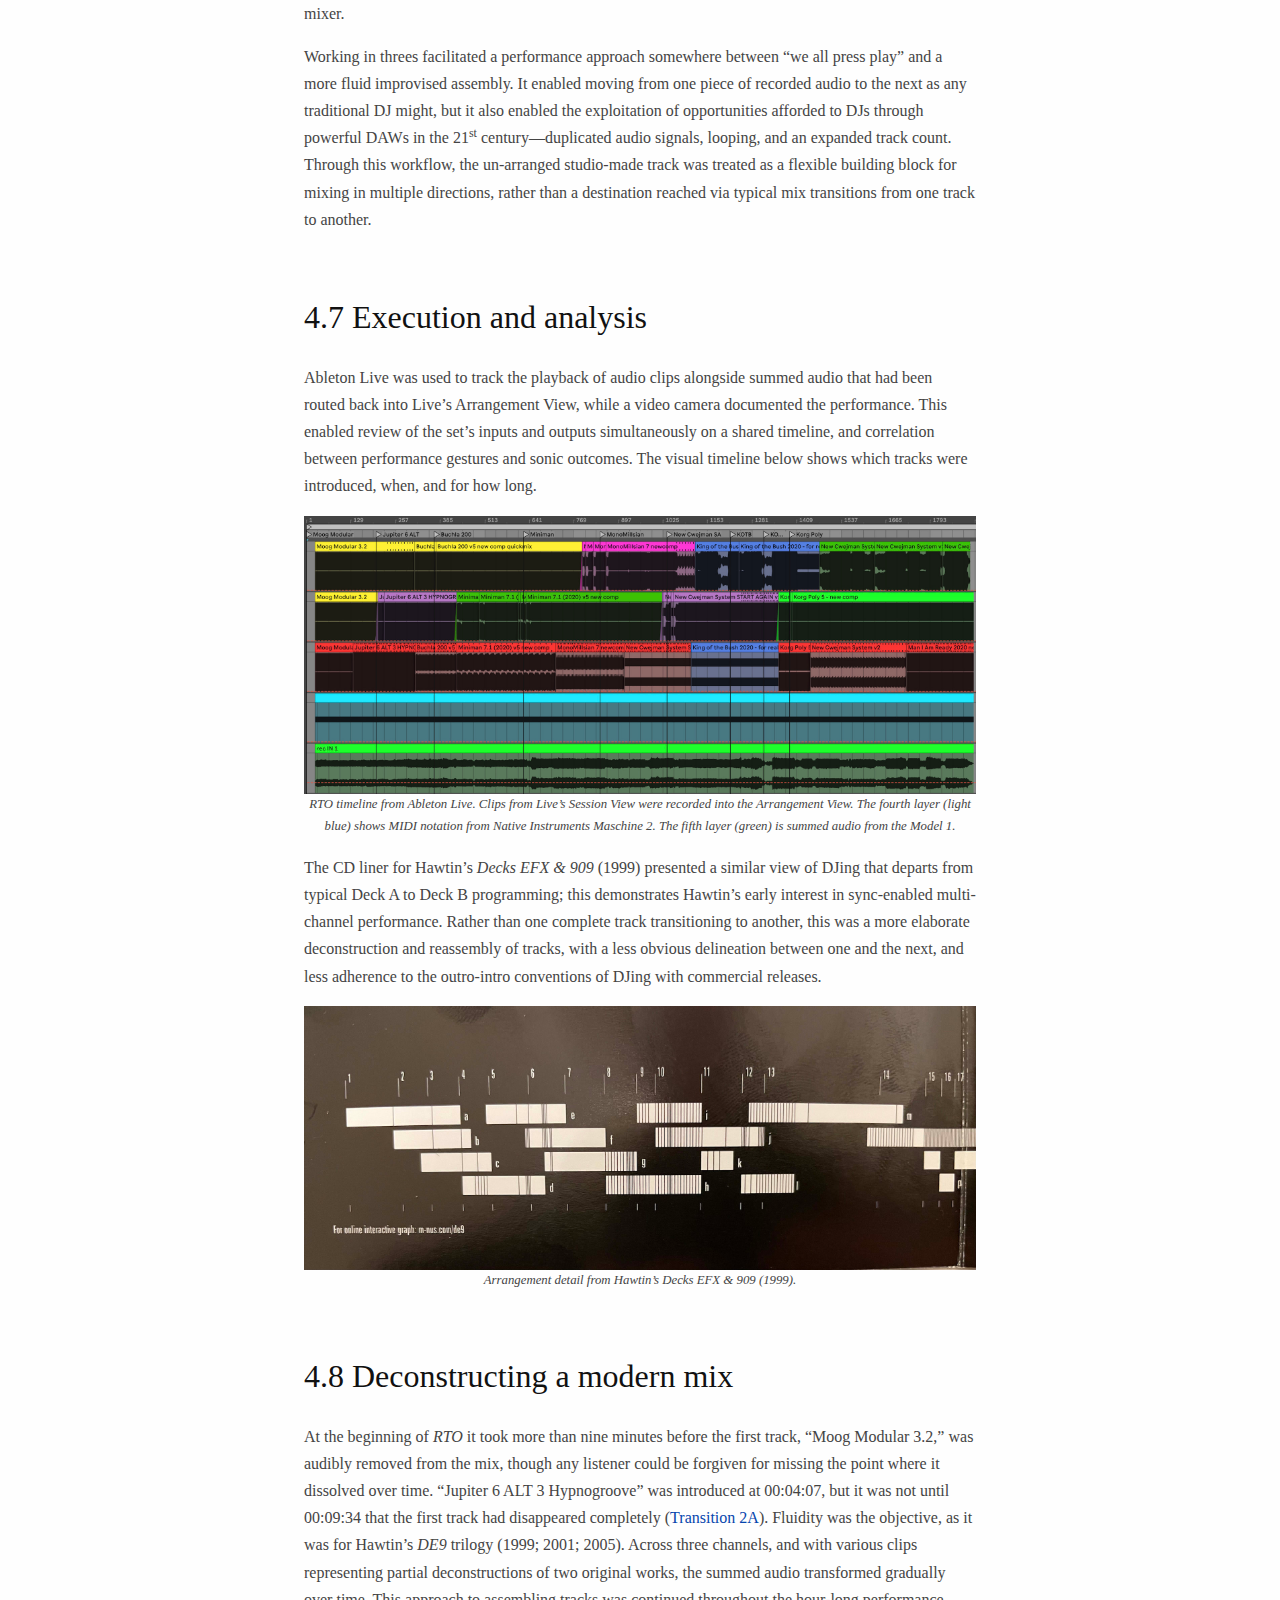
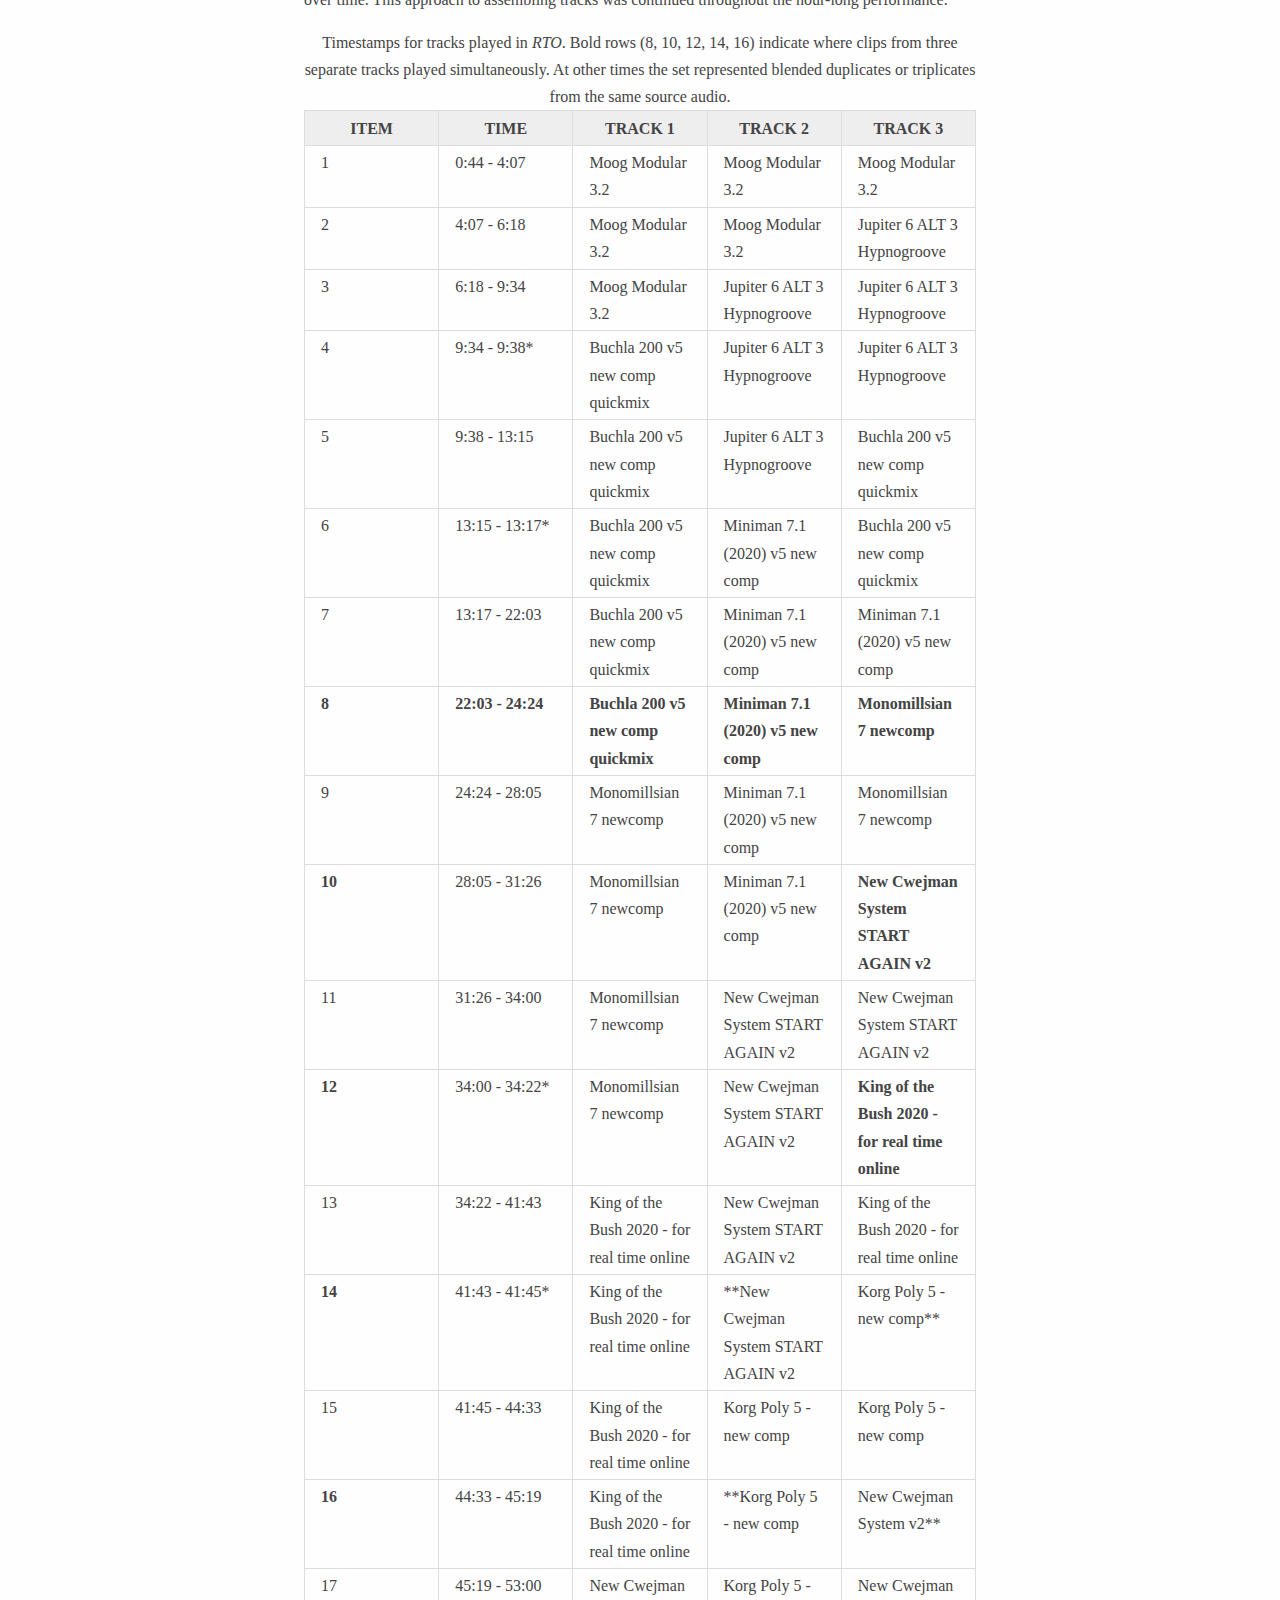
==== commit bc95e562: "deploy: 3db38af819c9380852e808aac33a95e32e777913" ====
--- a/index.html
+++ b/index.html
@@ -365,7 +365,7 @@
 our understanding of how each work was created can be advanced through
 more focused research – why didn’t Cézanne use optics?</p>
 <figure>
-<img src="./media/fig1-fruit.png"
+<img src="./media/fig1-fruit.jpg"
 alt="Caravaggio’s Basket of Fruit 1597/1600. Source: Google Arts &amp; Culture, reproduced under a creative commons license." />
 <figcaption aria-hidden="true">Caravaggio’s <em>Basket of Fruit</em>
 1597/1600. Source: <a href="https://g.co/arts/AdsMtfH9NKWAsckQ6">Google
@@ -449,7 +449,7 @@
 fourteen tracks by other producers, the continuous set was live-mixed by
 the author.</p>
 <figure>
-<img src="./media/fig3-honkytonks.png"
+<img src="./media/fig3-honkytonks.jpg"
 alt="Mike Callander mix for Honkytonks: The Last Dance (2006)" />
 <figcaption aria-hidden="true">Mike Callander mix for <em>Honkytonks:
 The Last Dance</em> (2006)</figcaption>
@@ -604,7 +604,7 @@
 timeline below shows which tracks were introduced, when, and for how
 long.</p>
 <figure>
-<img src="./media/fig4-rto.png"
+<img src="./media/fig4-rto.jpg"
 alt="RTO timeline from Ableton Live. Clips from Live’s Session View were recorded into the Arrangement View. The fourth layer (light blue) shows MIDI notation from Native Instruments Maschine 2. The fifth layer (green) is summed audio from the Model 1." />
 <figcaption aria-hidden="true"><em>RTO</em> timeline from Ableton Live.
 Clips from Live’s Session View were recorded into the Arrangement View.
@@ -621,7 +621,7 @@
 the next, and less adherence to the outro-intro conventions of DJing
 with commercial releases.</p>
 <figure>
-<img src="./media/fig5-decksEFX909.png"
+<img src="./media/fig5-decksEFX909.jpg"
 alt="Arrangement detail from Hawtin’s Decks EFX &amp; 909 (1999)." />
 <figcaption aria-hidden="true">Arrangement detail from Hawtin’s
 <em>Decks EFX &amp; 909</em> (1999).</figcaption>
@@ -641,14 +641,157 @@
 representing partial deconstructions of two original works, the summed
 audio transformed gradually over time. This approach to assembling
 tracks was continued throughout the hour-long performance.</p>
-<figure>
-<img src="./media/fig6-timestamps-table.png"
-alt="Timestamps for tracks played in RTO. Red rows indicate where clips from three separate tracks played simultaneously. At other times the set represented blended duplicates or triplicates from the same source audio." />
-<figcaption aria-hidden="true">Timestamps for tracks played in
-<em>RTO</em>. Red rows indicate where clips from three separate tracks
-played simultaneously. At other times the set represented blended
-duplicates or triplicates from the same source audio.</figcaption>
-</figure>
+<table>
+<caption>Timestamps for tracks played in <em>RTO</em>. Bold rows (8, 10,
+12, 14, 16) indicate where clips from three separate tracks played
+simultaneously. At other times the set represented blended duplicates or
+triplicates from the same source audio.</caption>
+<colgroup>
+<col style="width: 20%" />
+<col style="width: 20%" />
+<col style="width: 20%" />
+<col style="width: 20%" />
+<col style="width: 20%" />
+</colgroup>
+<thead>
+<tr class="header">
+<th>ITEM</th>
+<th>TIME</th>
+<th>TRACK 1</th>
+<th>TRACK 2</th>
+<th>TRACK 3</th>
+</tr>
+</thead>
+<tbody>
+<tr class="odd">
+<td>1</td>
+<td>0:44 - 4:07</td>
+<td>Moog Modular 3.2</td>
+<td>Moog Modular 3.2</td>
+<td>Moog Modular 3.2</td>
+</tr>
+<tr class="even">
+<td>2</td>
+<td>4:07 - 6:18</td>
+<td>Moog Modular 3.2</td>
+<td>Moog Modular 3.2</td>
+<td>Jupiter 6 ALT 3 Hypnogroove</td>
+</tr>
+<tr class="odd">
+<td>3</td>
+<td>6:18 - 9:34</td>
+<td>Moog Modular 3.2</td>
+<td>Jupiter 6 ALT 3 Hypnogroove</td>
+<td>Jupiter 6 ALT 3 Hypnogroove</td>
+</tr>
+<tr class="even">
+<td>4</td>
+<td>9:34 - 9:38*</td>
+<td>Buchla 200 v5 new comp quickmix</td>
+<td>Jupiter 6 ALT 3 Hypnogroove</td>
+<td>Jupiter 6 ALT 3 Hypnogroove</td>
+</tr>
+<tr class="odd">
+<td>5</td>
+<td>9:38 - 13:15</td>
+<td>Buchla 200 v5 new comp quickmix</td>
+<td>Jupiter 6 ALT 3 Hypnogroove</td>
+<td>Buchla 200 v5 new comp quickmix</td>
+</tr>
+<tr class="even">
+<td>6</td>
+<td>13:15 - 13:17*</td>
+<td>Buchla 200 v5 new comp quickmix</td>
+<td>Miniman 7.1 (2020) v5 new comp</td>
+<td>Buchla 200 v5 new comp quickmix</td>
+</tr>
+<tr class="odd">
+<td>7</td>
+<td>13:17 - 22:03</td>
+<td>Buchla 200 v5 new comp quickmix</td>
+<td>Miniman 7.1 (2020) v5 new comp</td>
+<td>Miniman 7.1 (2020) v5 new comp</td>
+</tr>
+<tr class="even">
+<td><strong>8</strong></td>
+<td><strong>22:03 - 24:24</strong></td>
+<td><strong>Buchla 200 v5 new comp quickmix</strong></td>
+<td><strong>Miniman 7.1 (2020) v5 new comp</strong></td>
+<td><strong>Monomillsian 7 newcomp</strong></td>
+</tr>
+<tr class="odd">
+<td>9</td>
+<td>24:24 - 28:05</td>
+<td>Monomillsian 7 newcomp</td>
+<td>Miniman 7.1 (2020) v5 new comp</td>
+<td>Monomillsian 7 newcomp</td>
+</tr>
+<tr class="even">
+<td><strong>10</strong></td>
+<td>28:05 - 31:26</td>
+<td>Monomillsian 7 newcomp</td>
+<td>Miniman 7.1 (2020) v5 new comp</td>
+<td><strong>New Cwejman System START AGAIN v2</strong></td>
+</tr>
+<tr class="odd">
+<td>11</td>
+<td>31:26 - 34:00</td>
+<td>Monomillsian 7 newcomp</td>
+<td>New Cwejman System START AGAIN v2</td>
+<td>New Cwejman System START AGAIN v2</td>
+</tr>
+<tr class="even">
+<td><strong>12</strong></td>
+<td>34:00 - 34:22*</td>
+<td>Monomillsian 7 newcomp</td>
+<td>New Cwejman System START AGAIN v2</td>
+<td><strong>King of the Bush 2020 - for real time online</strong></td>
+</tr>
+<tr class="odd">
+<td>13</td>
+<td>34:22 - 41:43</td>
+<td>King of the Bush 2020 - for real time online</td>
+<td>New Cwejman System START AGAIN v2</td>
+<td>King of the Bush 2020 - for real time online</td>
+</tr>
+<tr class="even">
+<td><strong>14</strong></td>
+<td>41:43 - 41:45*</td>
+<td>King of the Bush 2020 - for real time online</td>
+<td>**New Cwejman System START AGAIN v2</td>
+<td>Korg Poly 5 - new comp**</td>
+</tr>
+<tr class="odd">
+<td>15</td>
+<td>41:45 - 44:33</td>
+<td>King of the Bush 2020 - for real time online</td>
+<td>Korg Poly 5 - new comp</td>
+<td>Korg Poly 5 - new comp</td>
+</tr>
+<tr class="even">
+<td><strong>16</strong></td>
+<td>44:33 - 45:19</td>
+<td>King of the Bush 2020 - for real time online</td>
+<td>**Korg Poly 5 - new comp</td>
+<td>New Cwejman System v2**</td>
+</tr>
+<tr class="odd">
+<td>17</td>
+<td>45:19 - 53:00</td>
+<td>New Cwejman System v2</td>
+<td>Korg Poly 5 - new comp</td>
+<td>New Cwejman System v2</td>
+</tr>
+<tr class="even">
+<td>18</td>
+<td>53:00 - end</td>
+<td>New Cwejman System v2</td>
+<td>Korg Poly 5 - new comp</td>
+<td><strong>Man I Am Ready 2020 new comp this track was not made
+audible.</strong></td>
+</tr>
+</tbody>
+</table>
 <p>The process of moving from one track to the next represented a kind
 of homogenisation between works. If part of one track stood out from the
 other, it was equalised or filtered, or its volume was lowered, until at
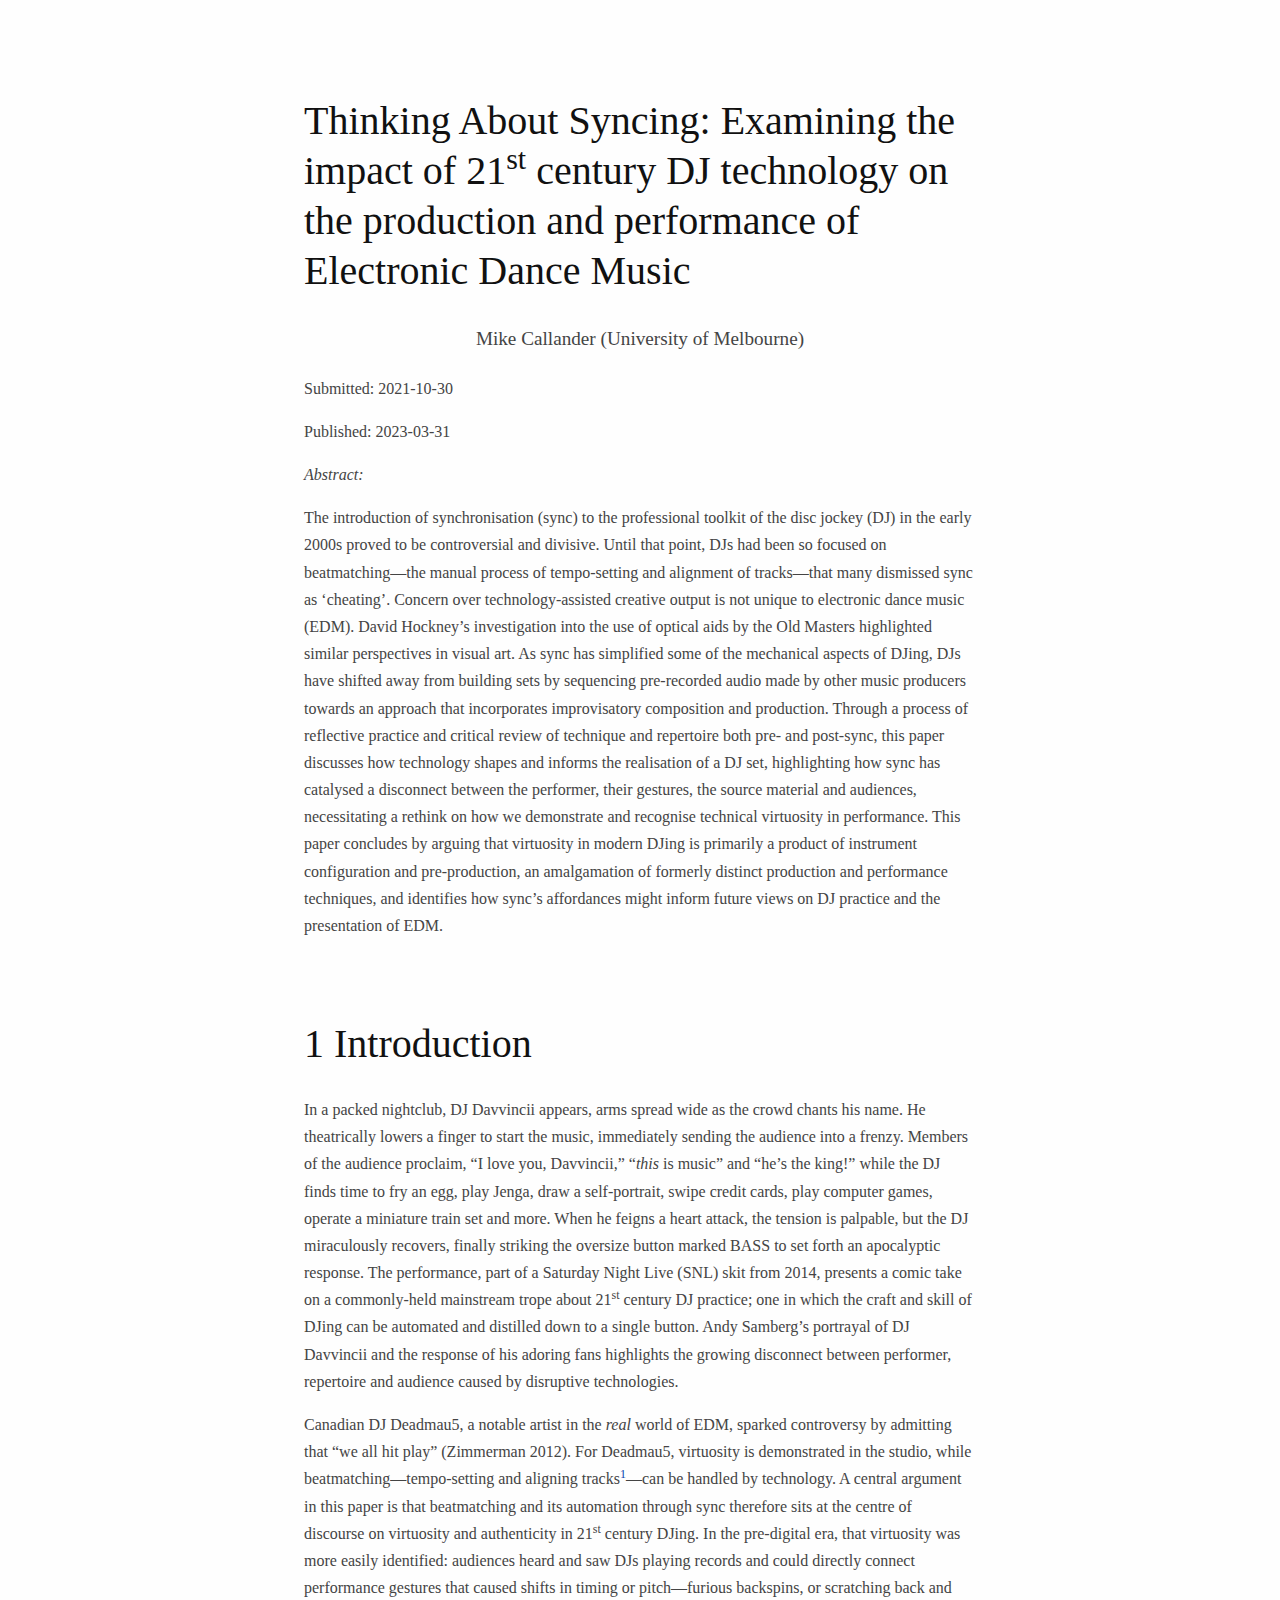
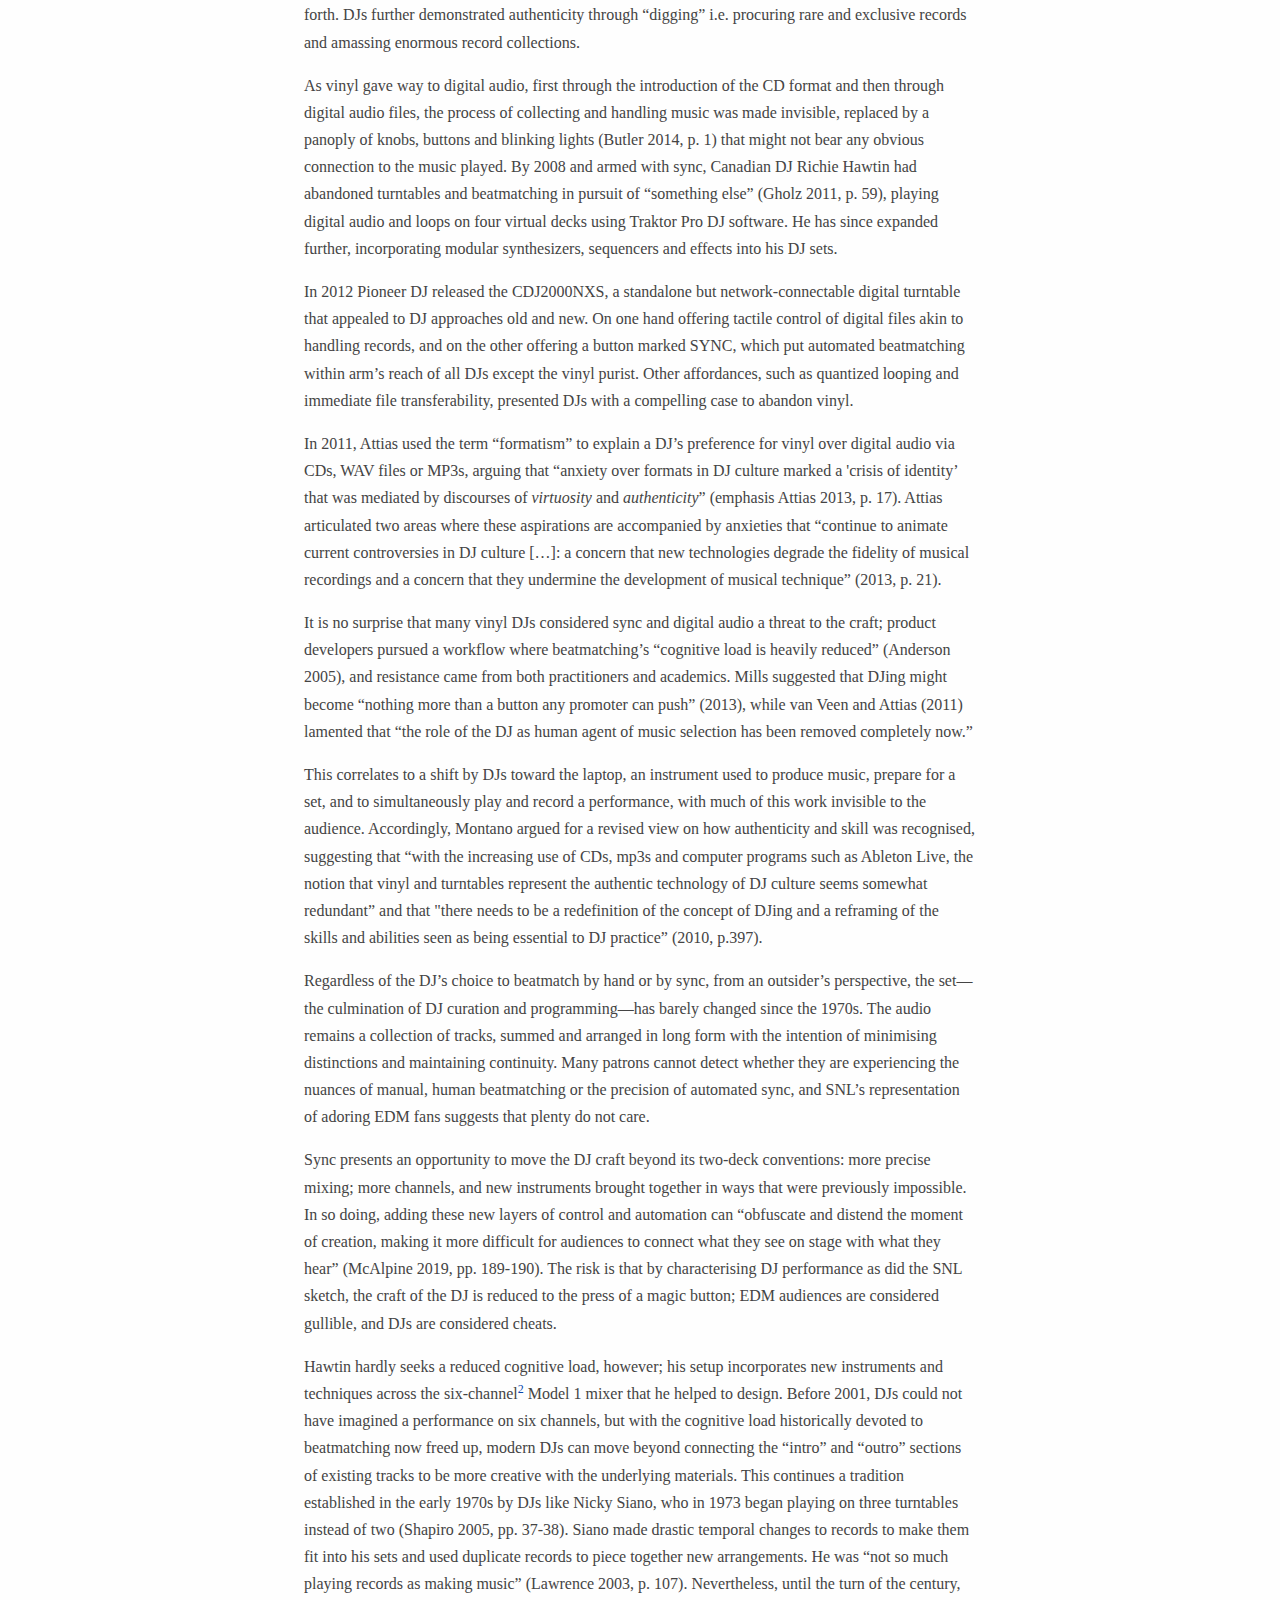
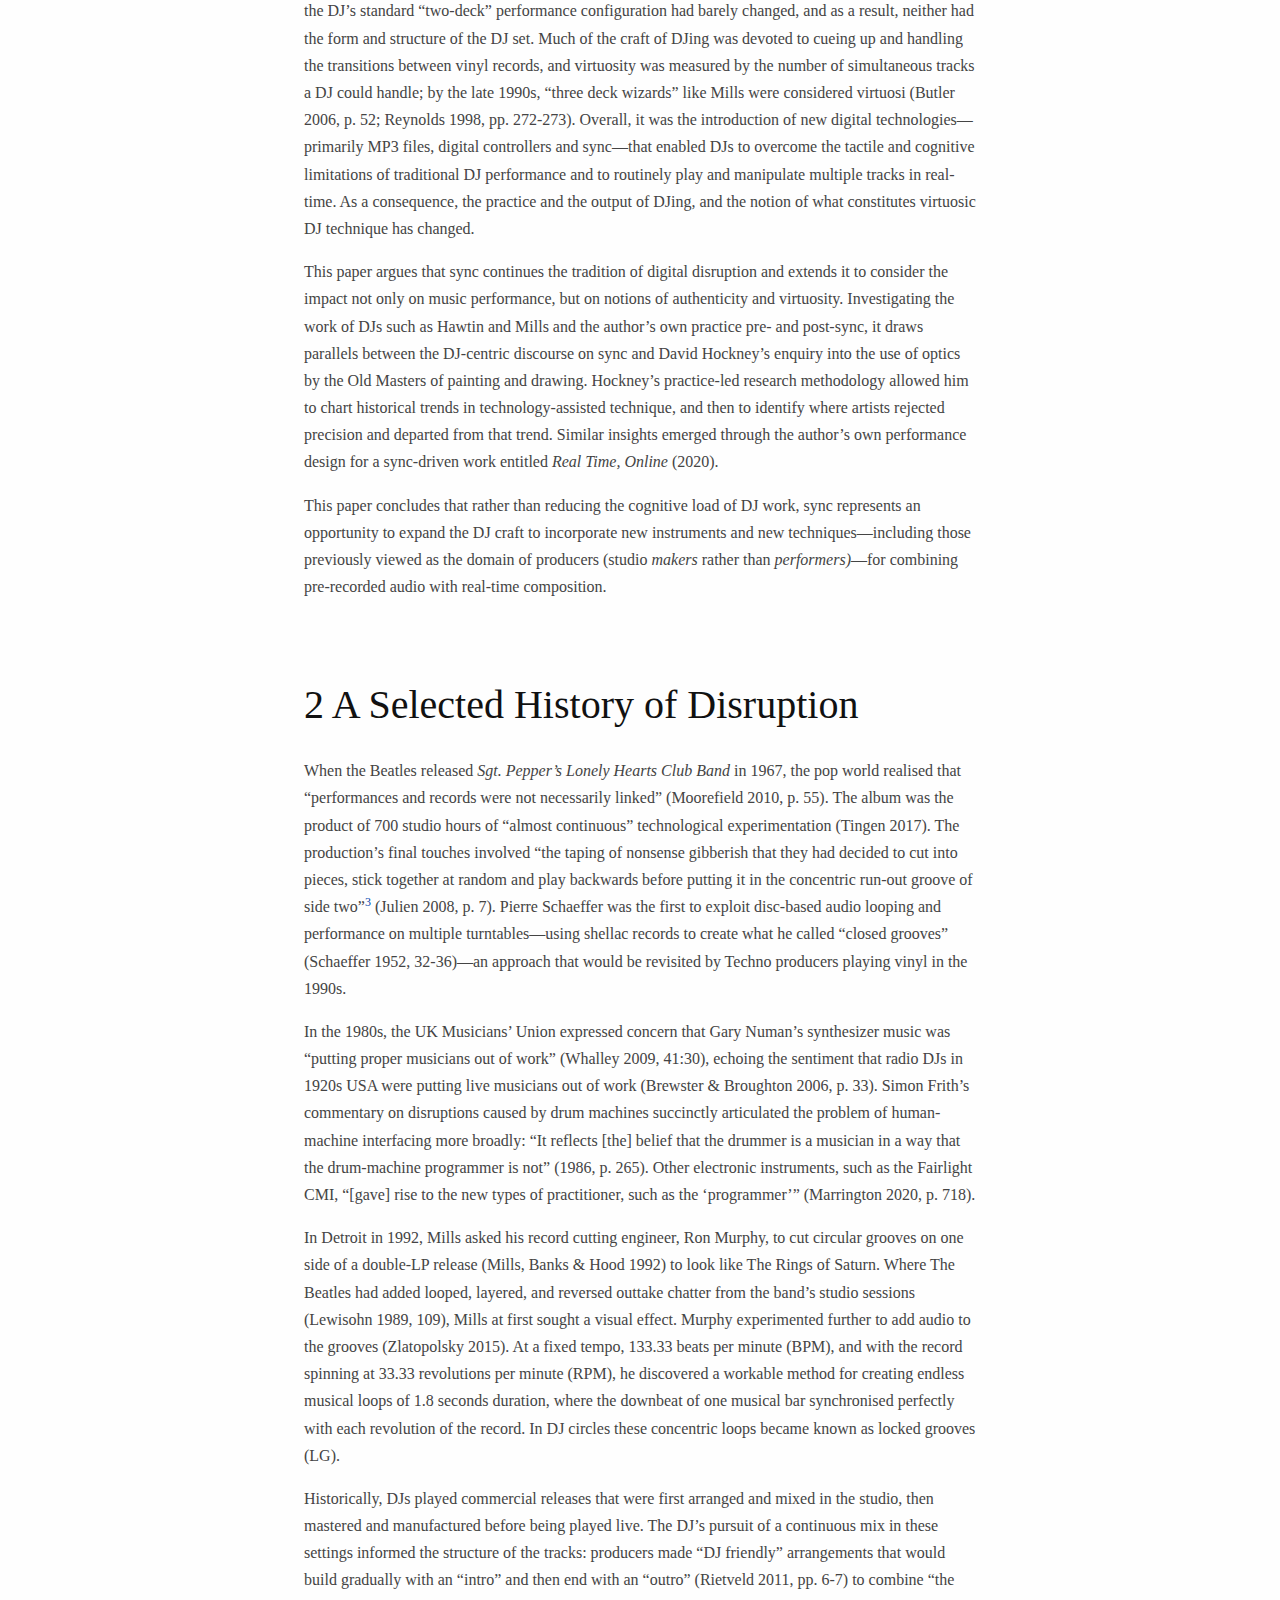
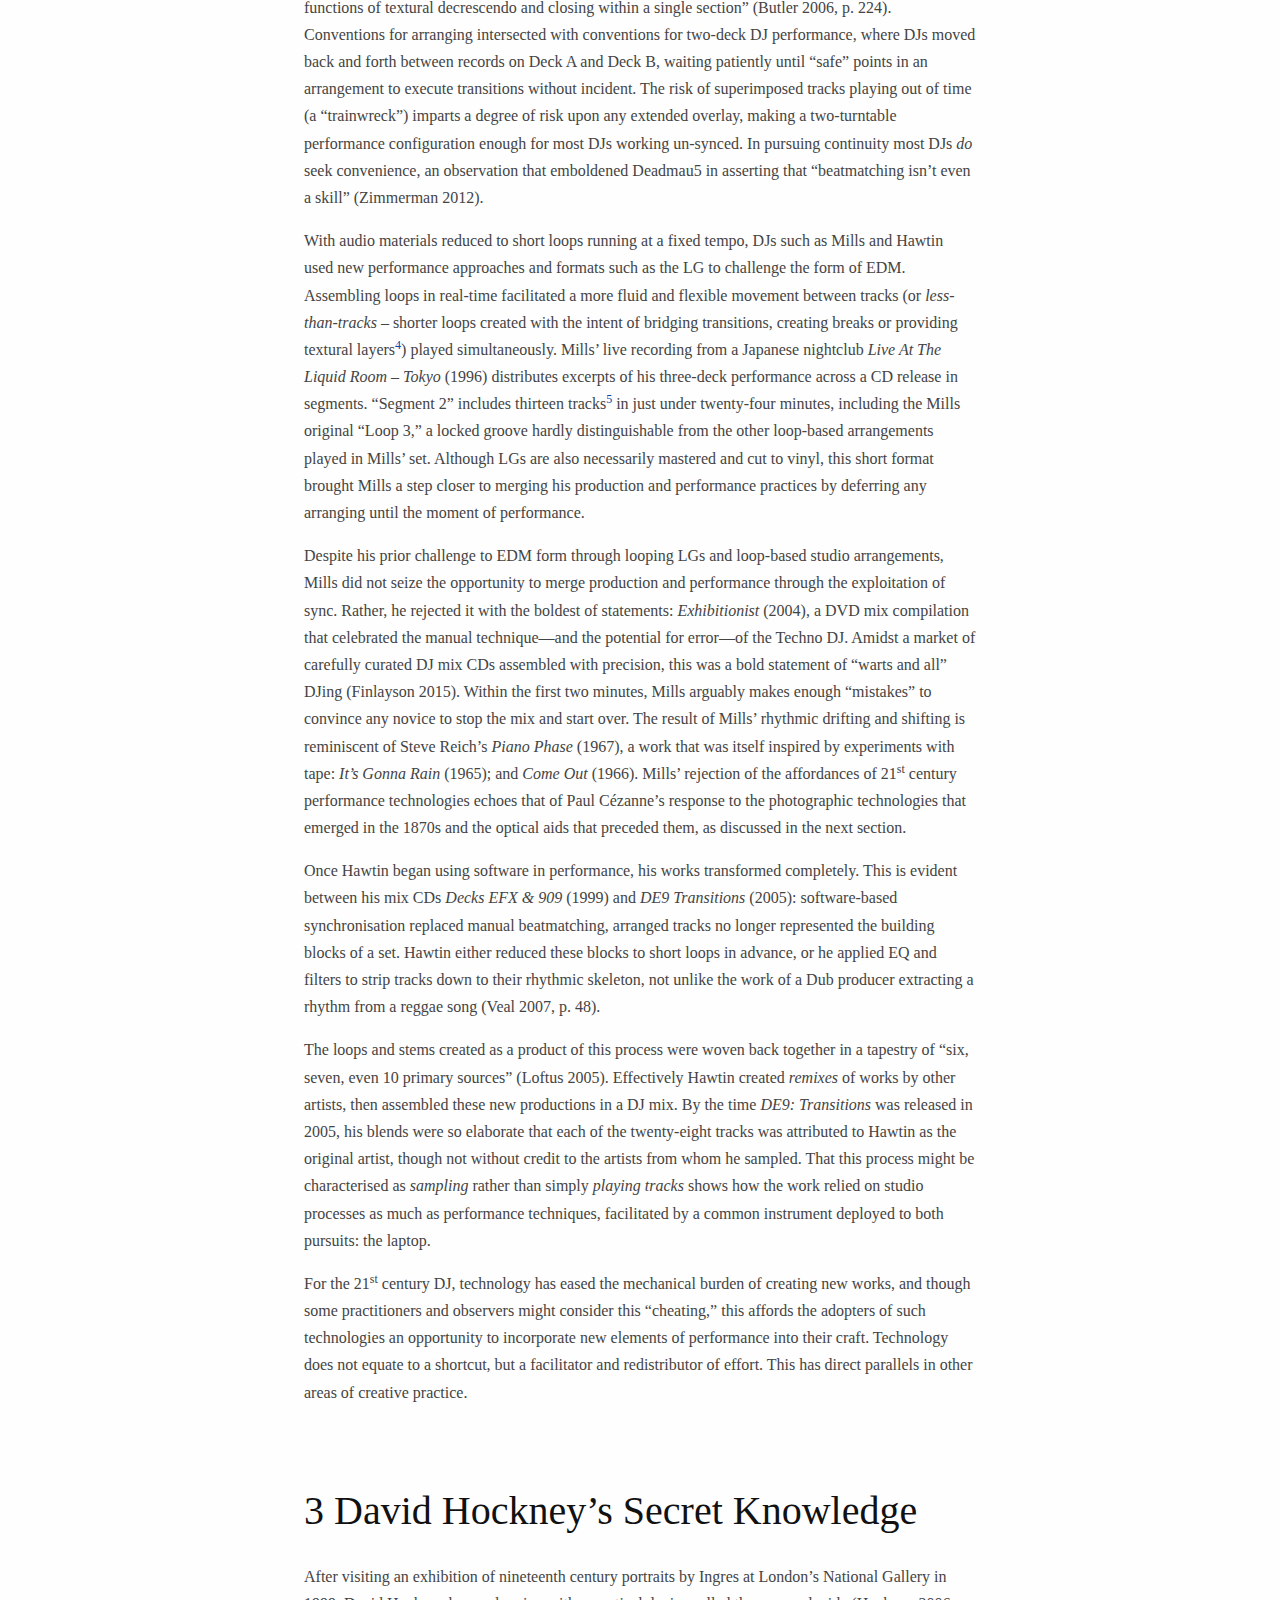
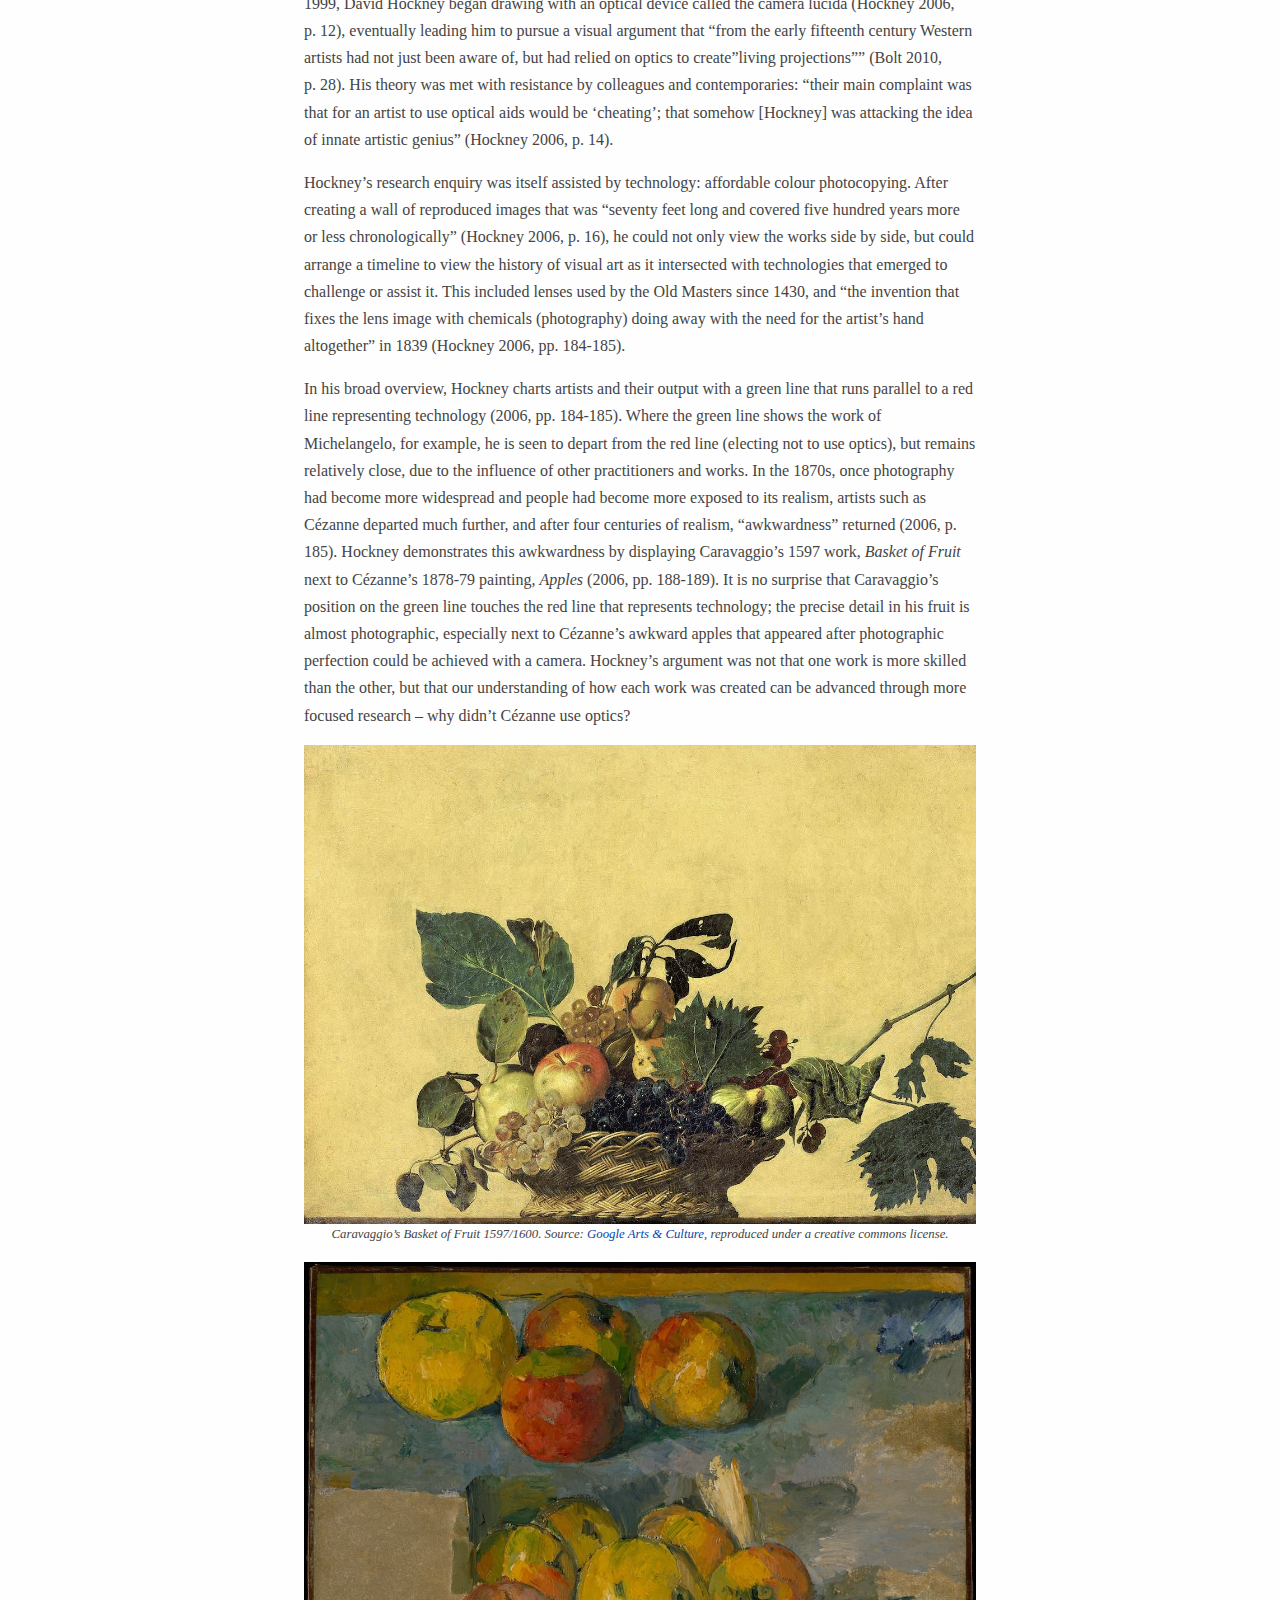
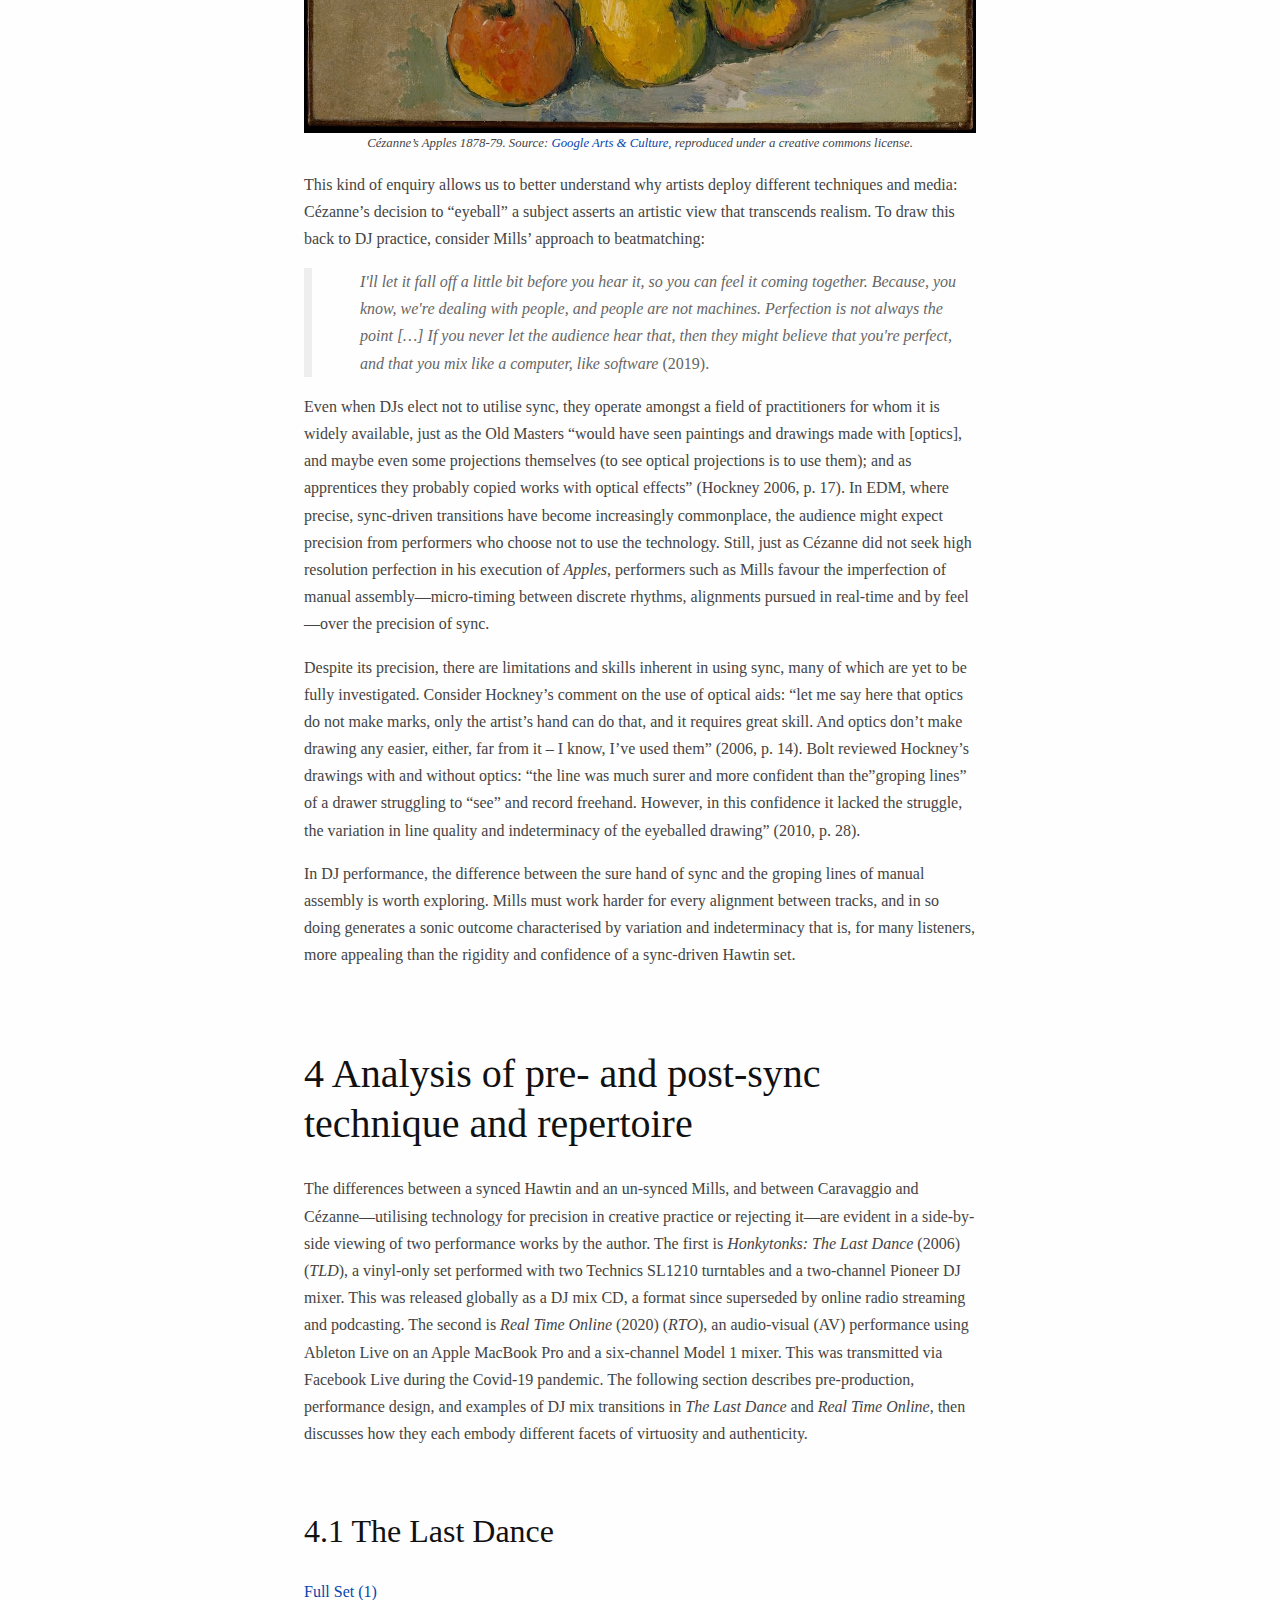
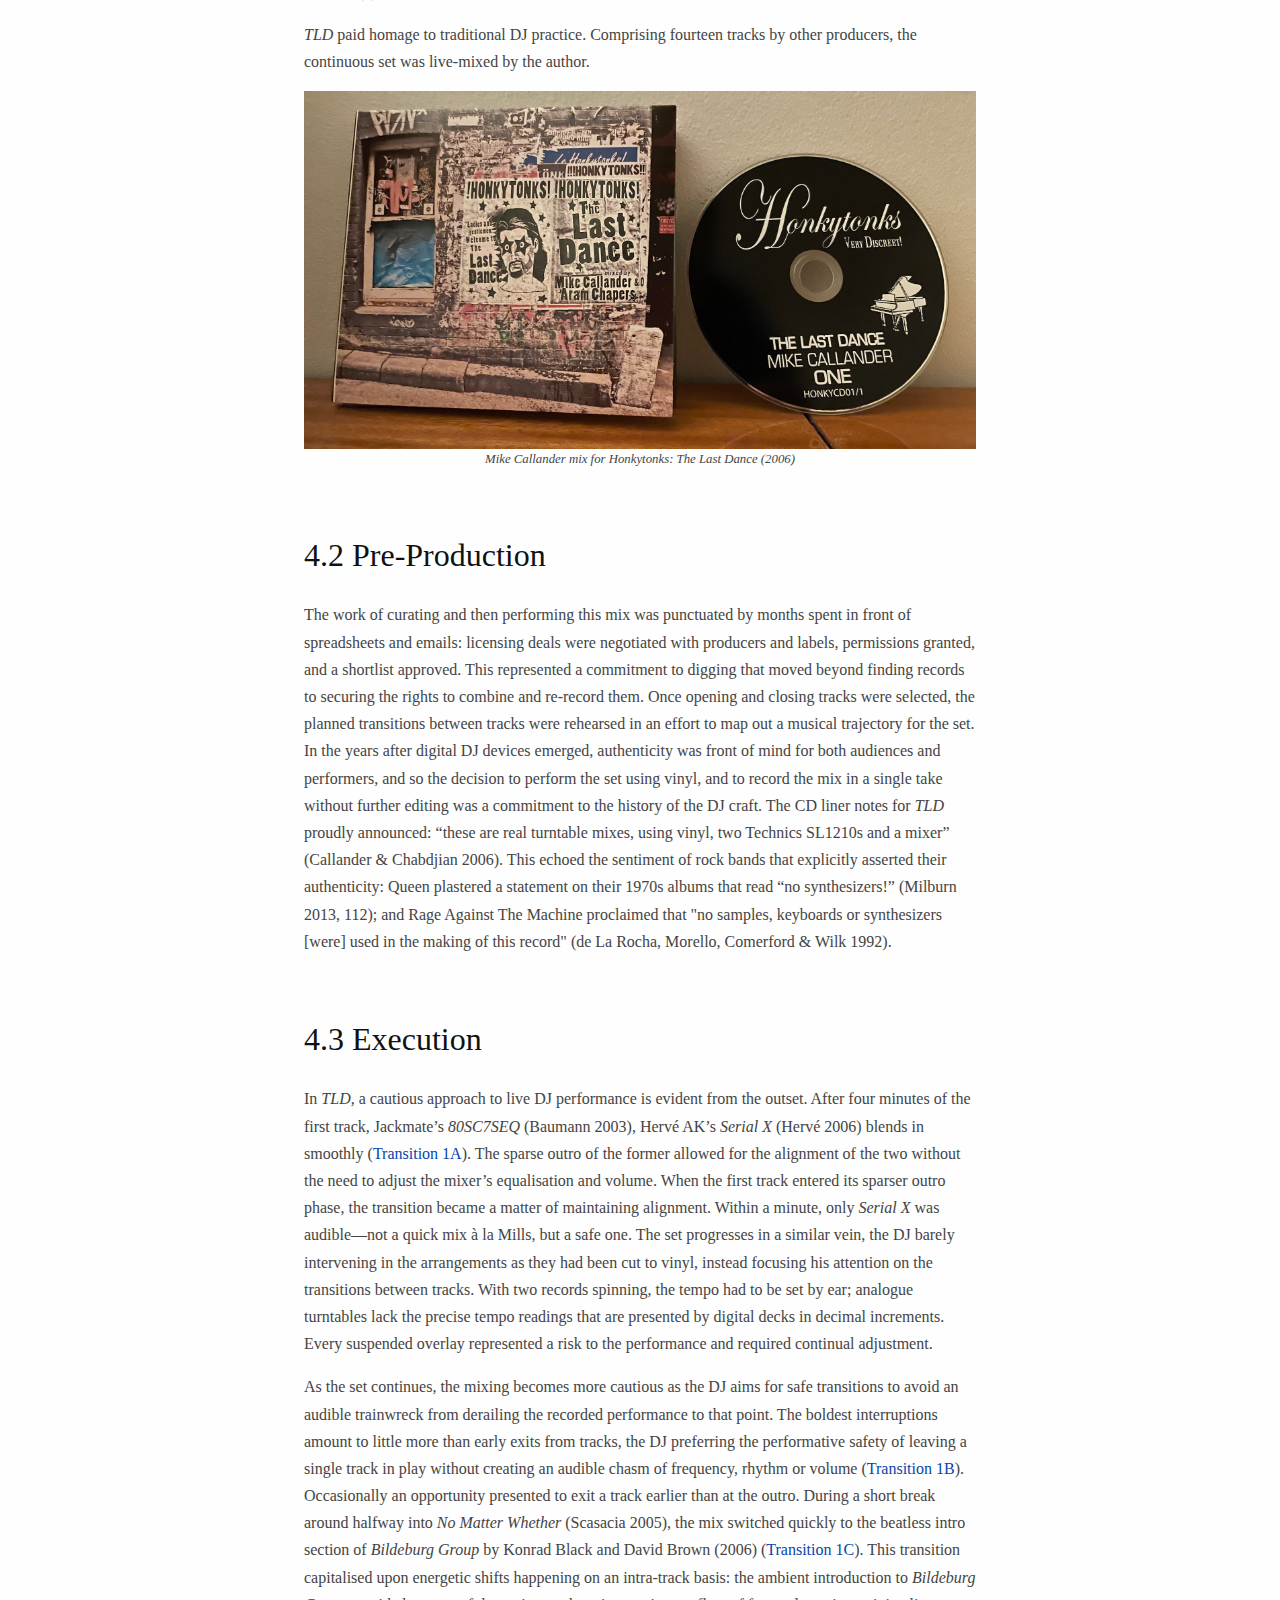
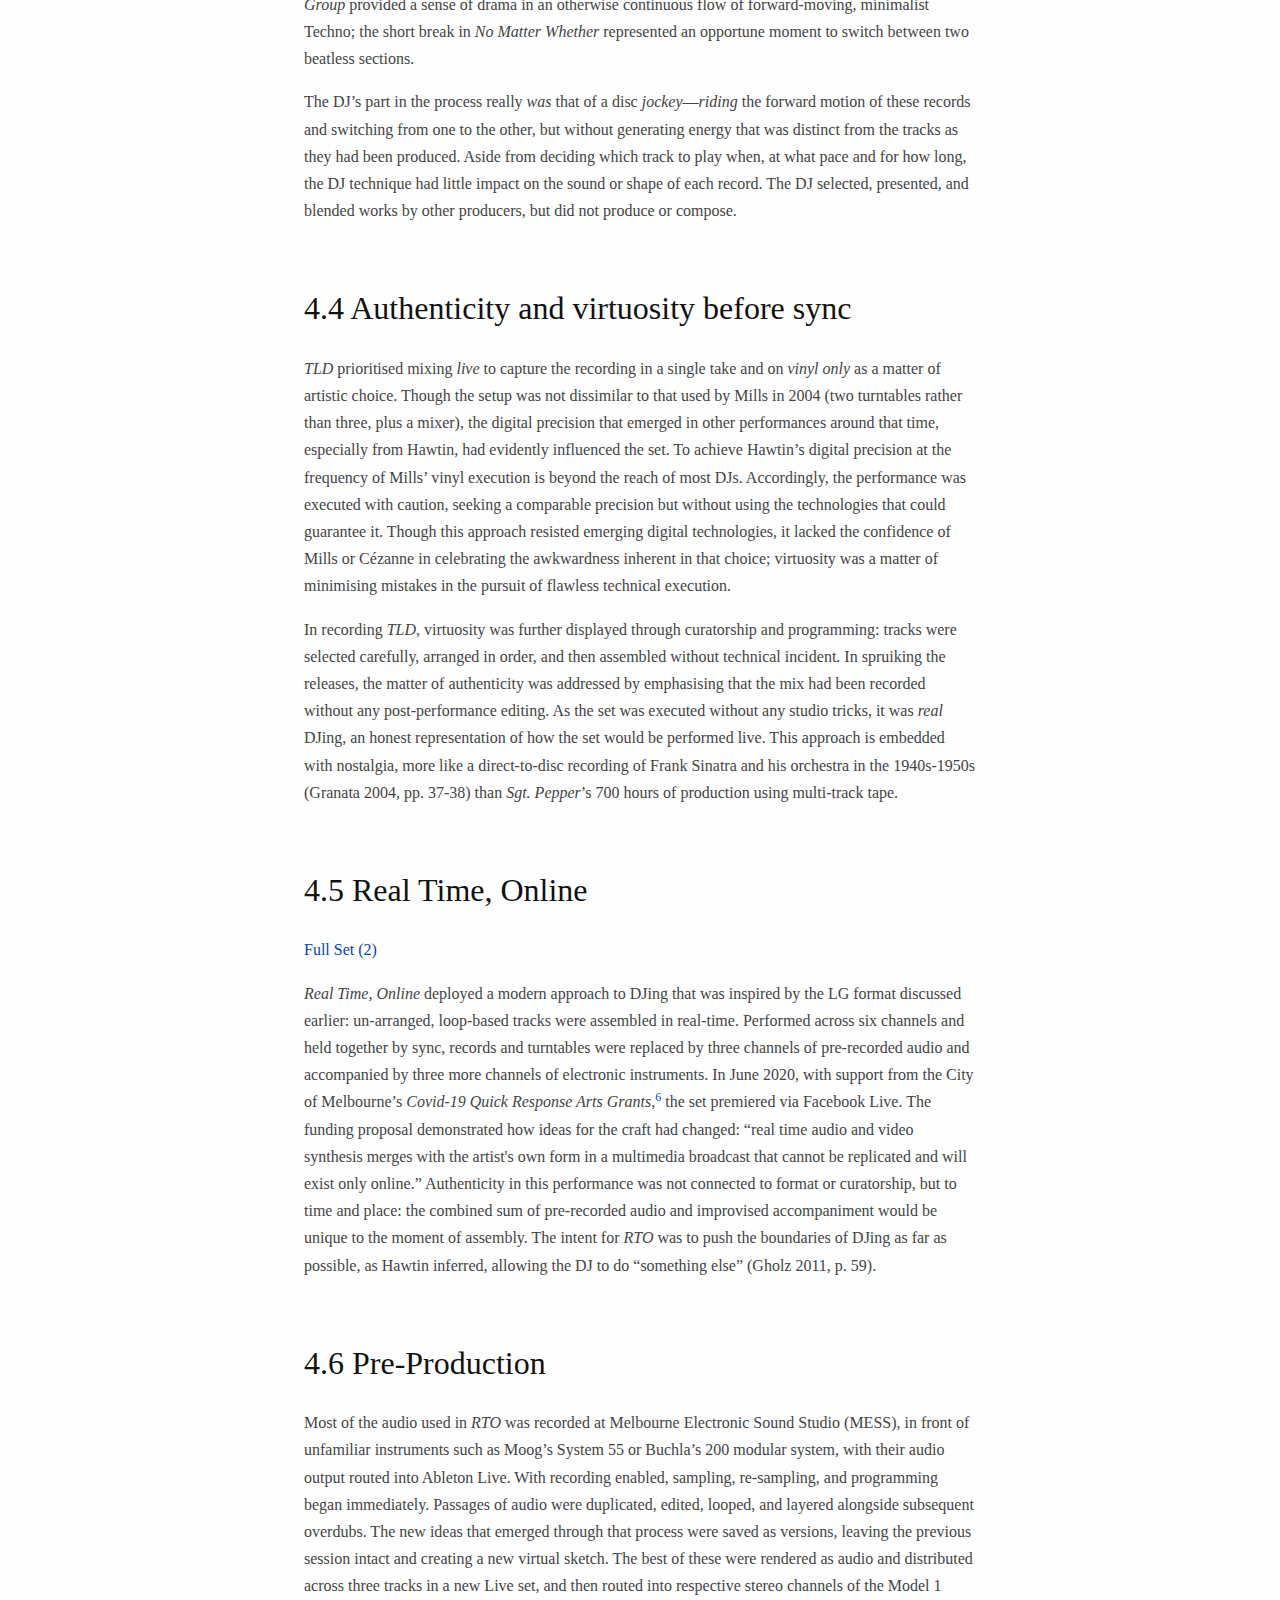
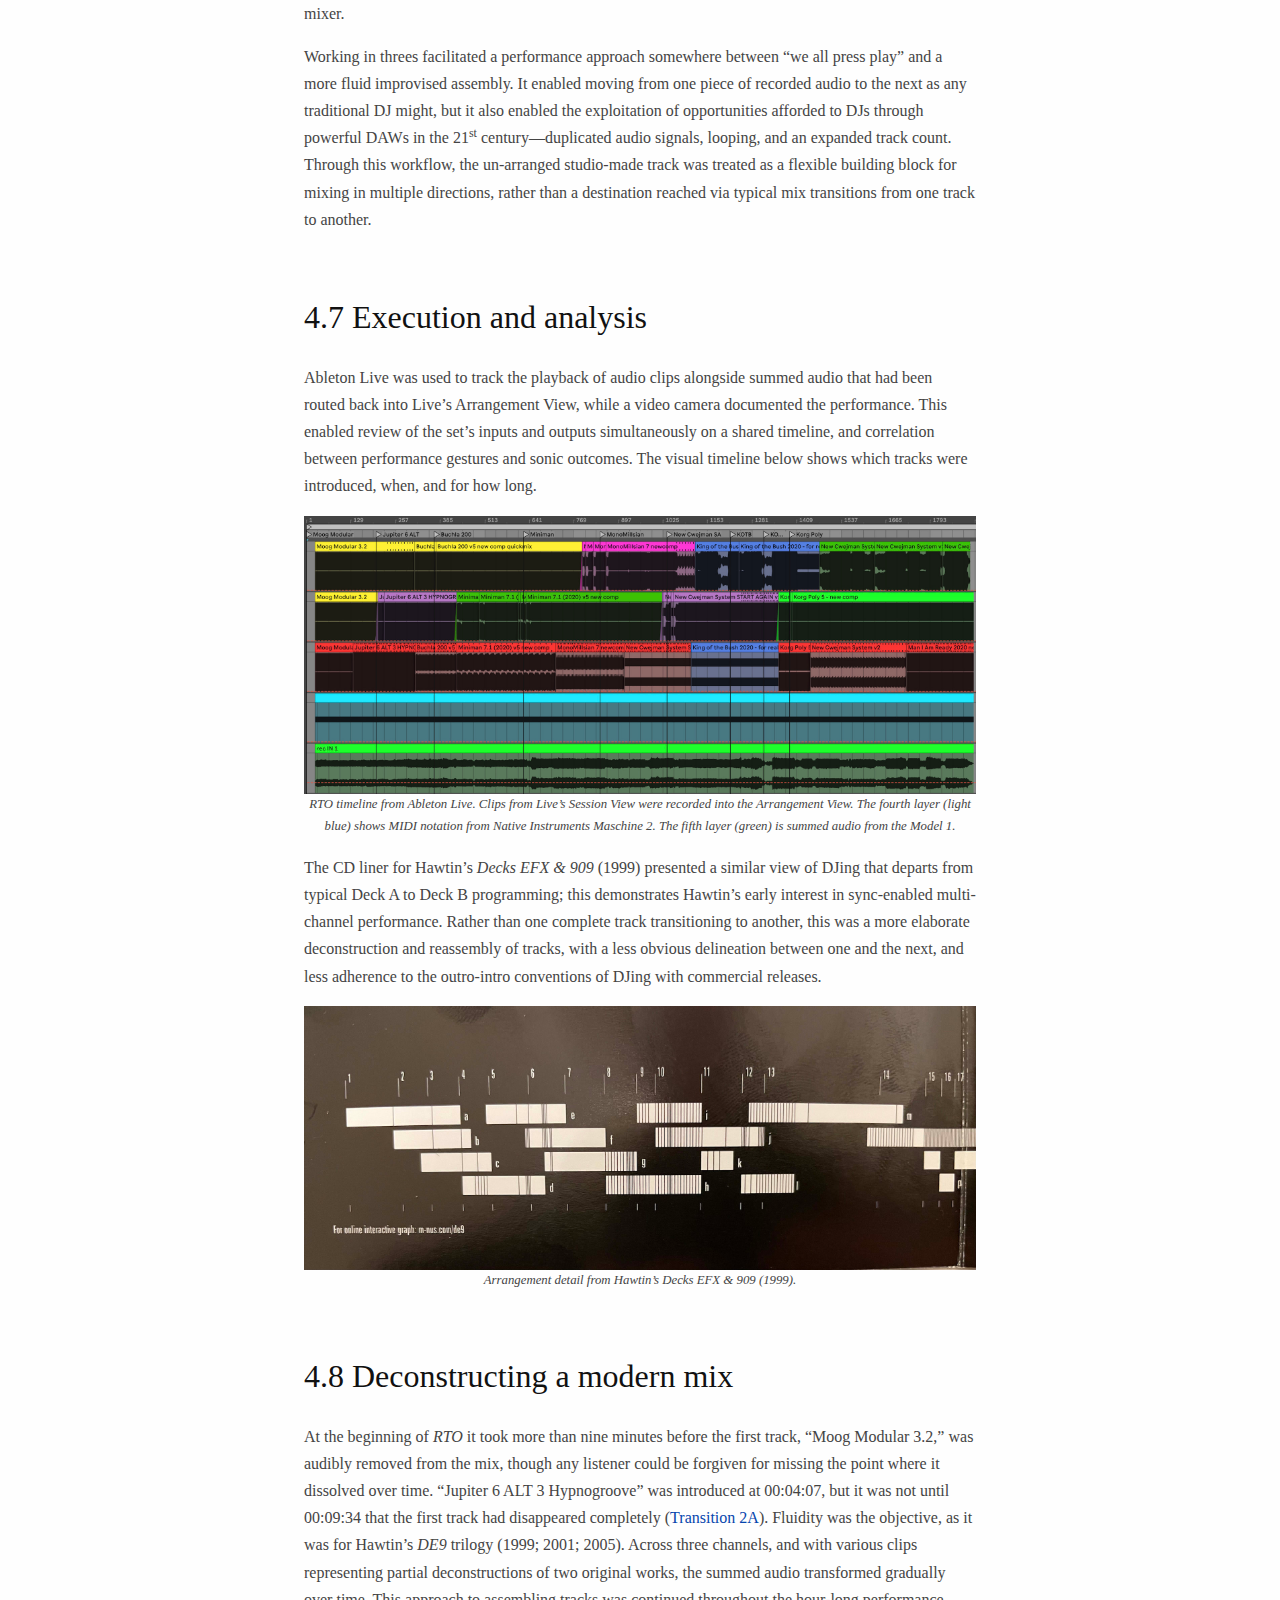
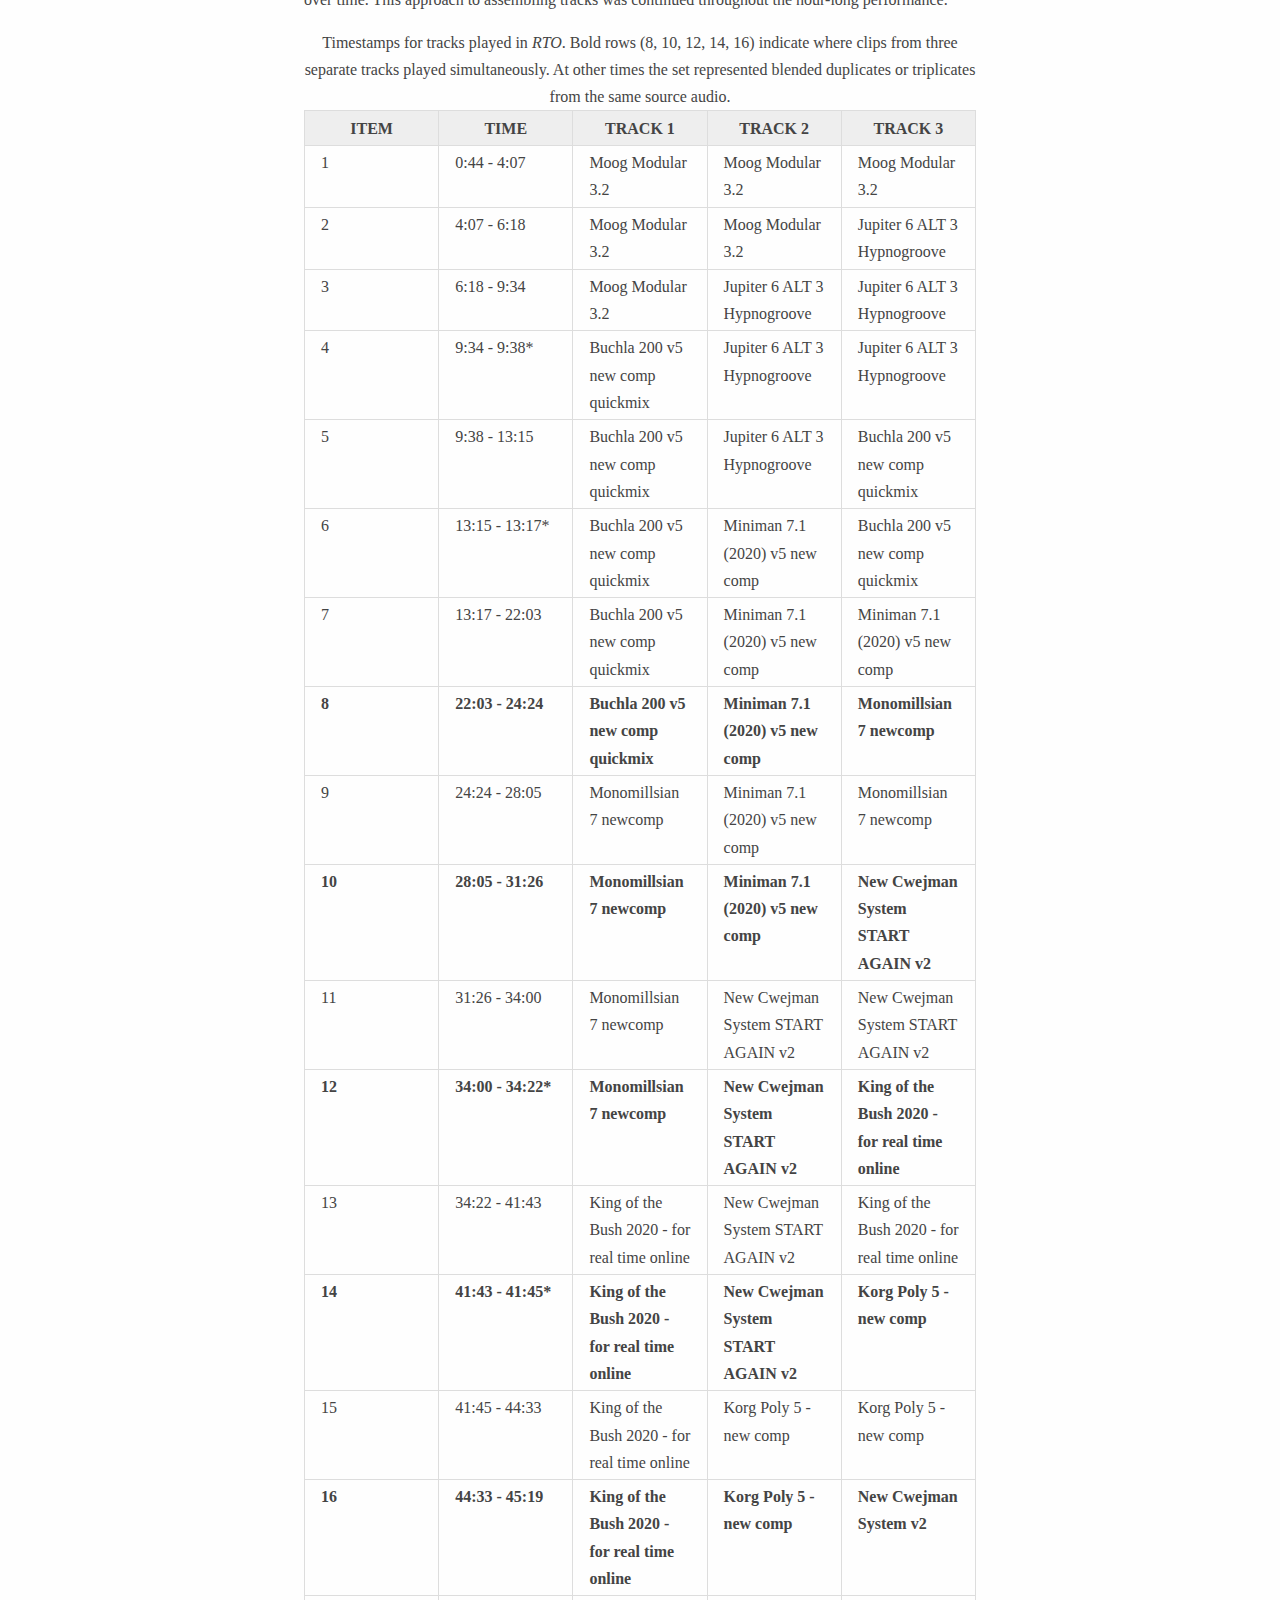
==== commit 6381c258: "deploy: d2ba423926722ed8244fbfed60edc9f66c599b19" ====
--- a/index.html
+++ b/index.html
@@ -728,9 +728,9 @@
 </tr>
 <tr class="even">
 <td><strong>10</strong></td>
-<td>28:05 - 31:26</td>
-<td>Monomillsian 7 newcomp</td>
-<td>Miniman 7.1 (2020) v5 new comp</td>
+<td><strong>28:05 - 31:26</strong></td>
+<td><strong>Monomillsian 7 newcomp</strong></td>
+<td><strong>Miniman 7.1 (2020) v5 new comp</strong></td>
 <td><strong>New Cwejman System START AGAIN v2</strong></td>
 </tr>
 <tr class="odd">
@@ -742,9 +742,9 @@
 </tr>
 <tr class="even">
 <td><strong>12</strong></td>
-<td>34:00 - 34:22*</td>
-<td>Monomillsian 7 newcomp</td>
-<td>New Cwejman System START AGAIN v2</td>
+<td><strong>34:00 - 34:22*</strong></td>
+<td><strong>Monomillsian 7 newcomp</strong></td>
+<td><strong>New Cwejman System START AGAIN v2</strong></td>
 <td><strong>King of the Bush 2020 - for real time online</strong></td>
 </tr>
 <tr class="odd">
@@ -756,10 +756,10 @@
 </tr>
 <tr class="even">
 <td><strong>14</strong></td>
-<td>41:43 - 41:45*</td>
-<td>King of the Bush 2020 - for real time online</td>
-<td>**New Cwejman System START AGAIN v2</td>
-<td>Korg Poly 5 - new comp**</td>
+<td><strong>41:43 - 41:45*</strong></td>
+<td><strong>King of the Bush 2020 - for real time online</strong></td>
+<td><strong>New Cwejman System START AGAIN v2</strong></td>
+<td><strong>Korg Poly 5 - new comp</strong></td>
 </tr>
 <tr class="odd">
 <td>15</td>
@@ -770,10 +770,10 @@
 </tr>
 <tr class="even">
 <td><strong>16</strong></td>
-<td>44:33 - 45:19</td>
-<td>King of the Bush 2020 - for real time online</td>
-<td>**Korg Poly 5 - new comp</td>
-<td>New Cwejman System v2**</td>
+<td><strong>44:33 - 45:19</strong></td>
+<td><strong>King of the Bush 2020 - for real time online</strong></td>
+<td><strong>Korg Poly 5 - new comp</strong></td>
+<td><strong>New Cwejman System v2</strong></td>
 </tr>
 <tr class="odd">
 <td>17</td>
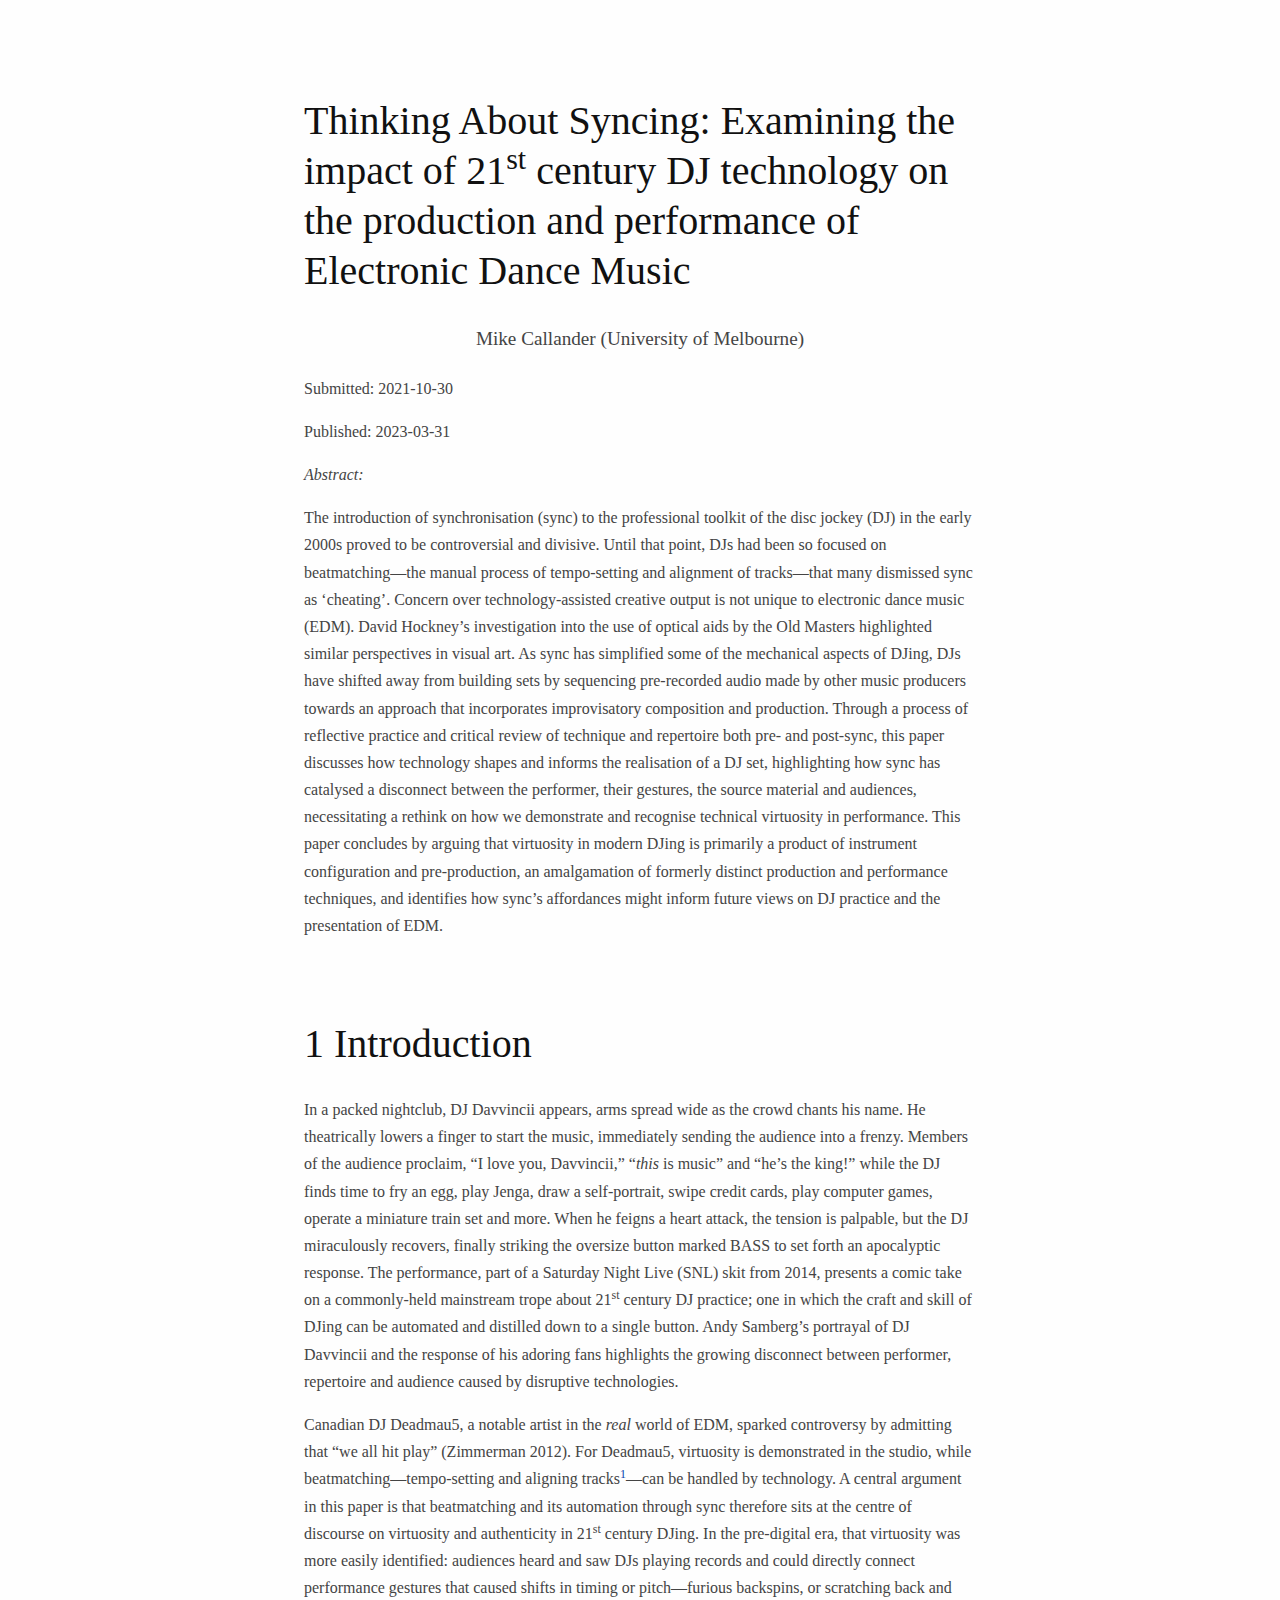
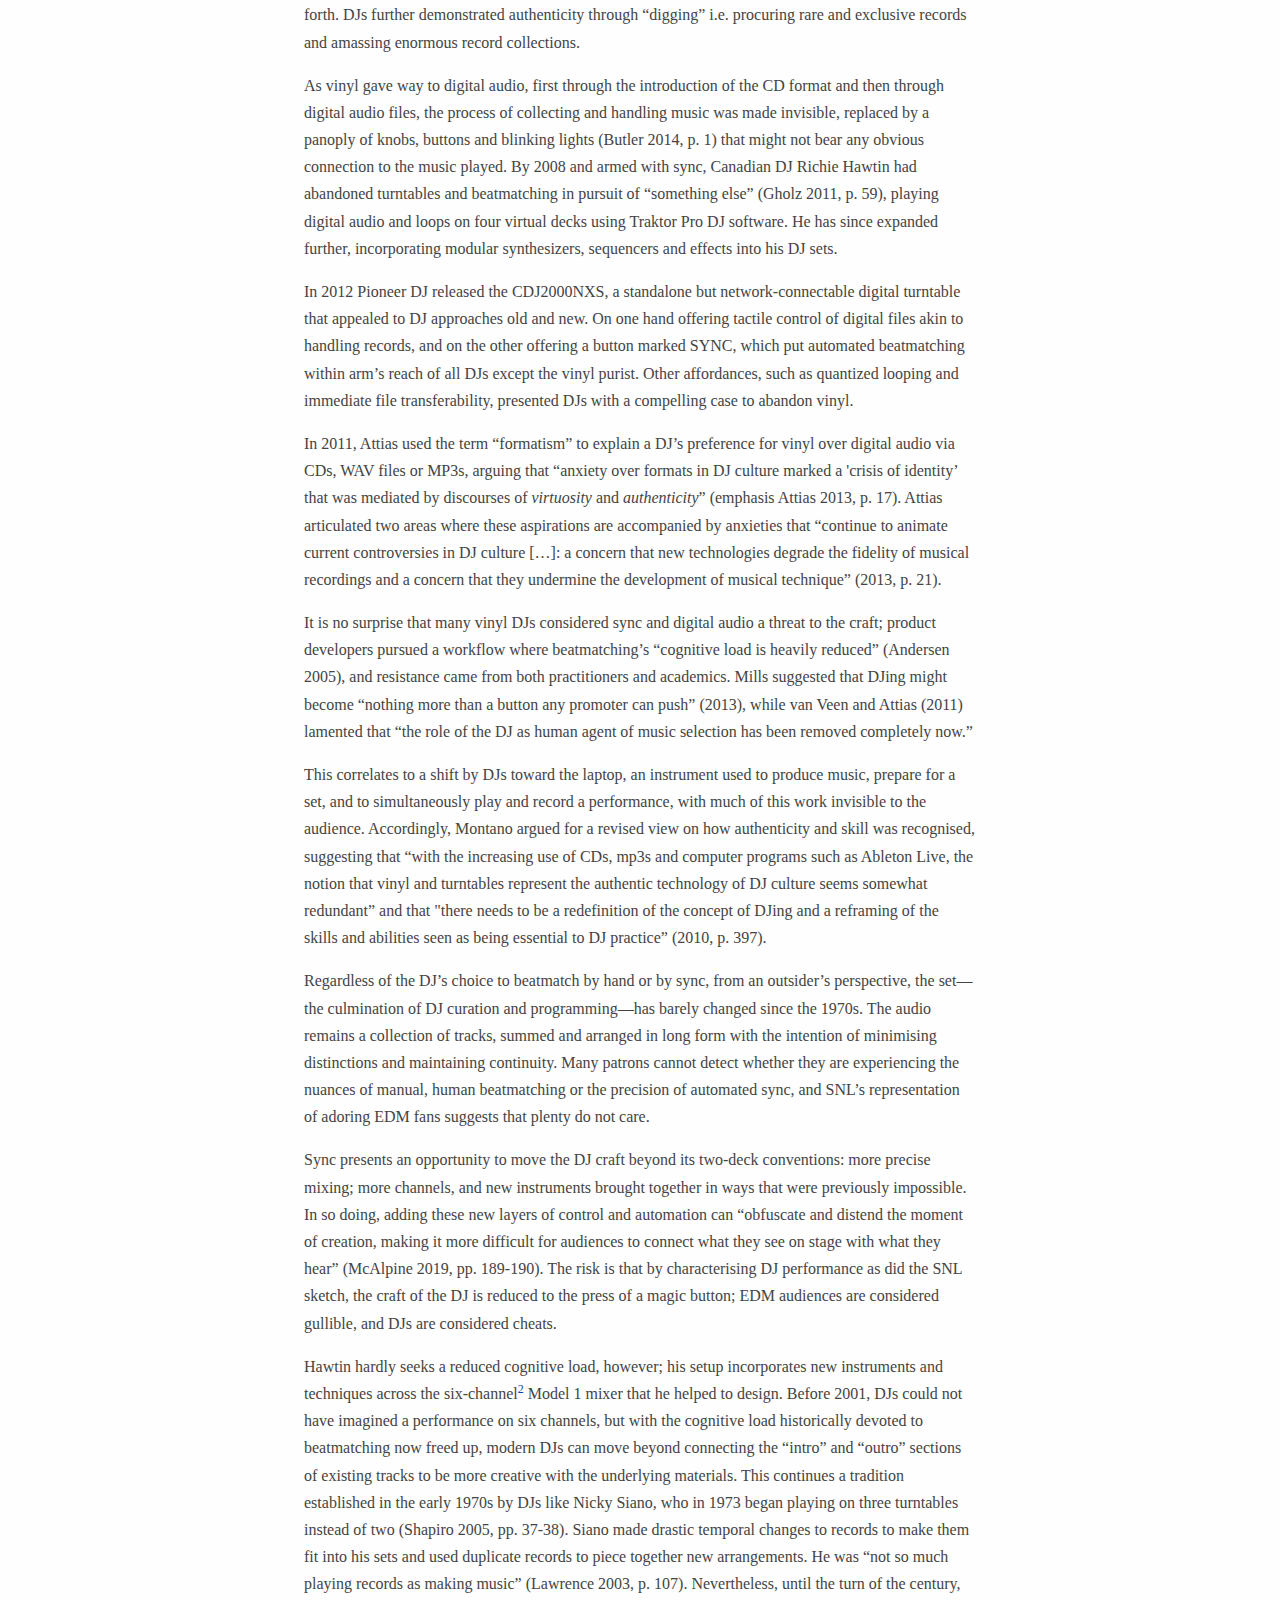
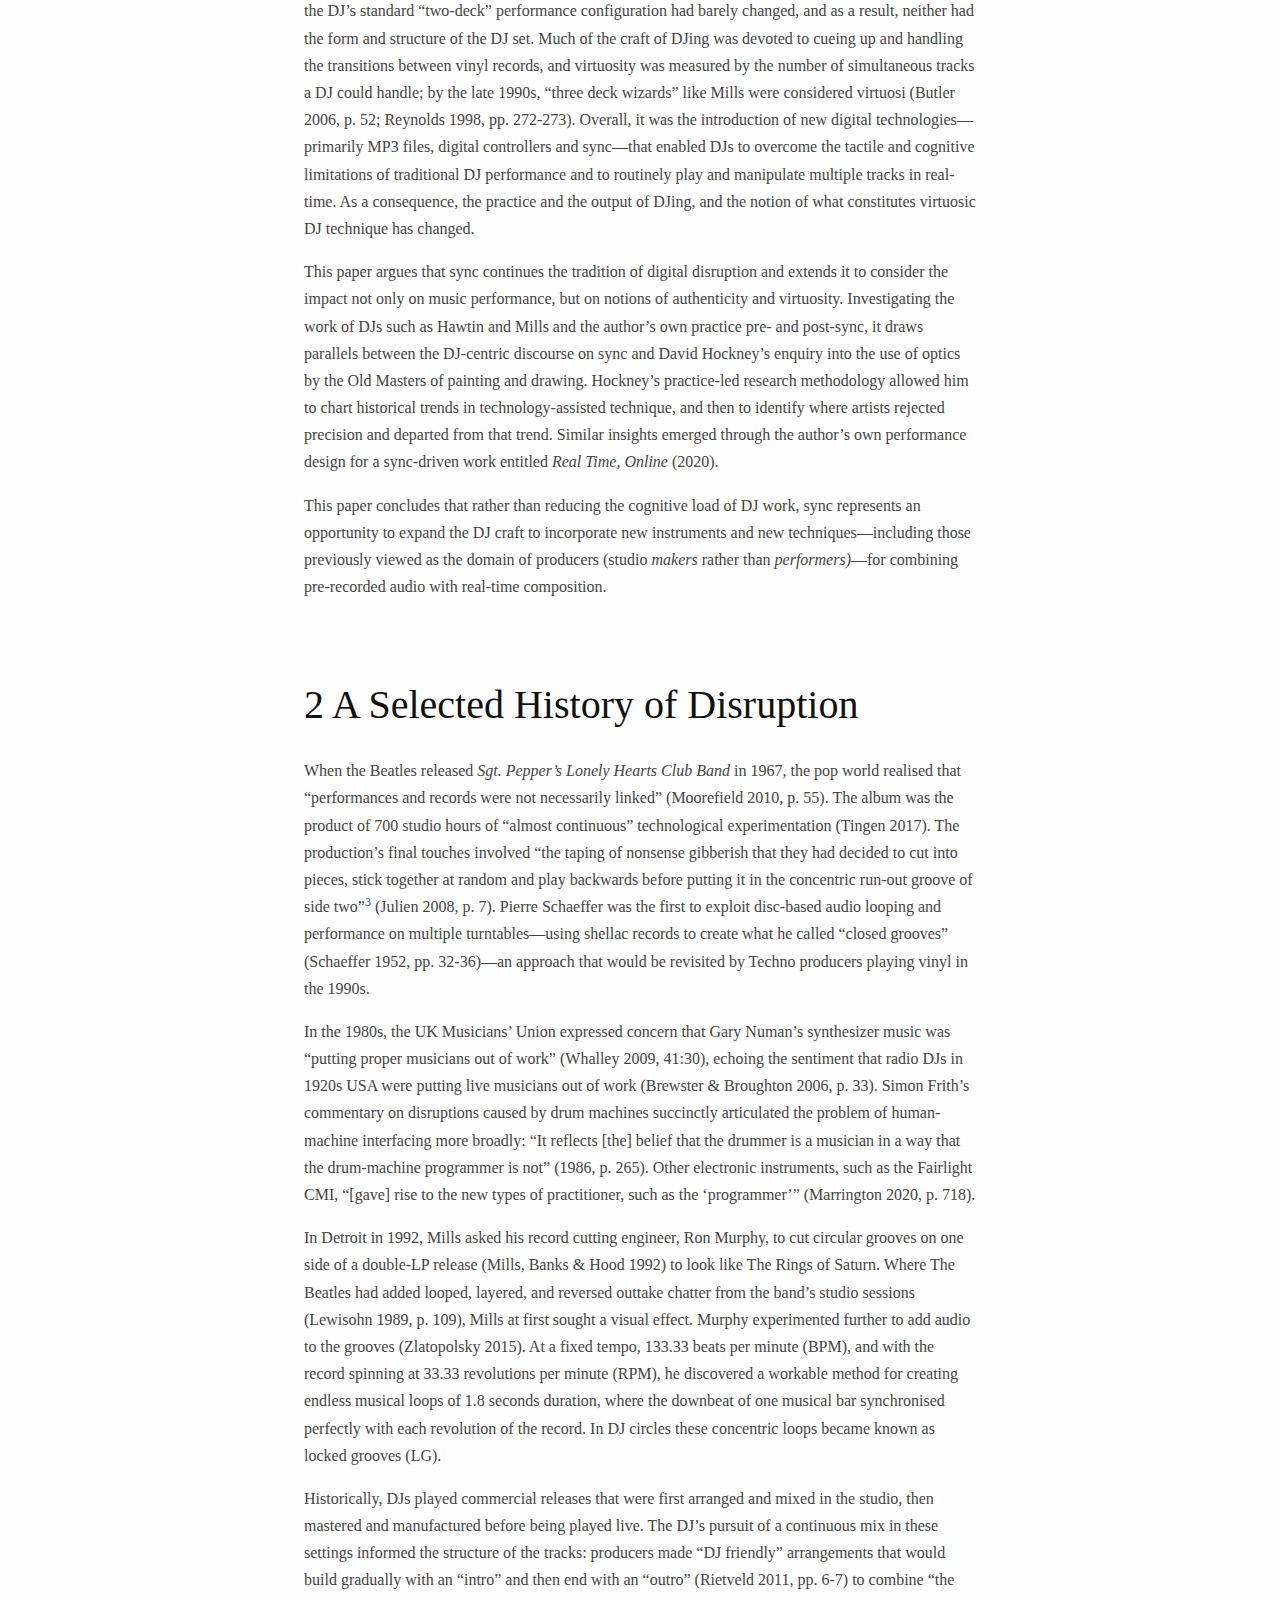
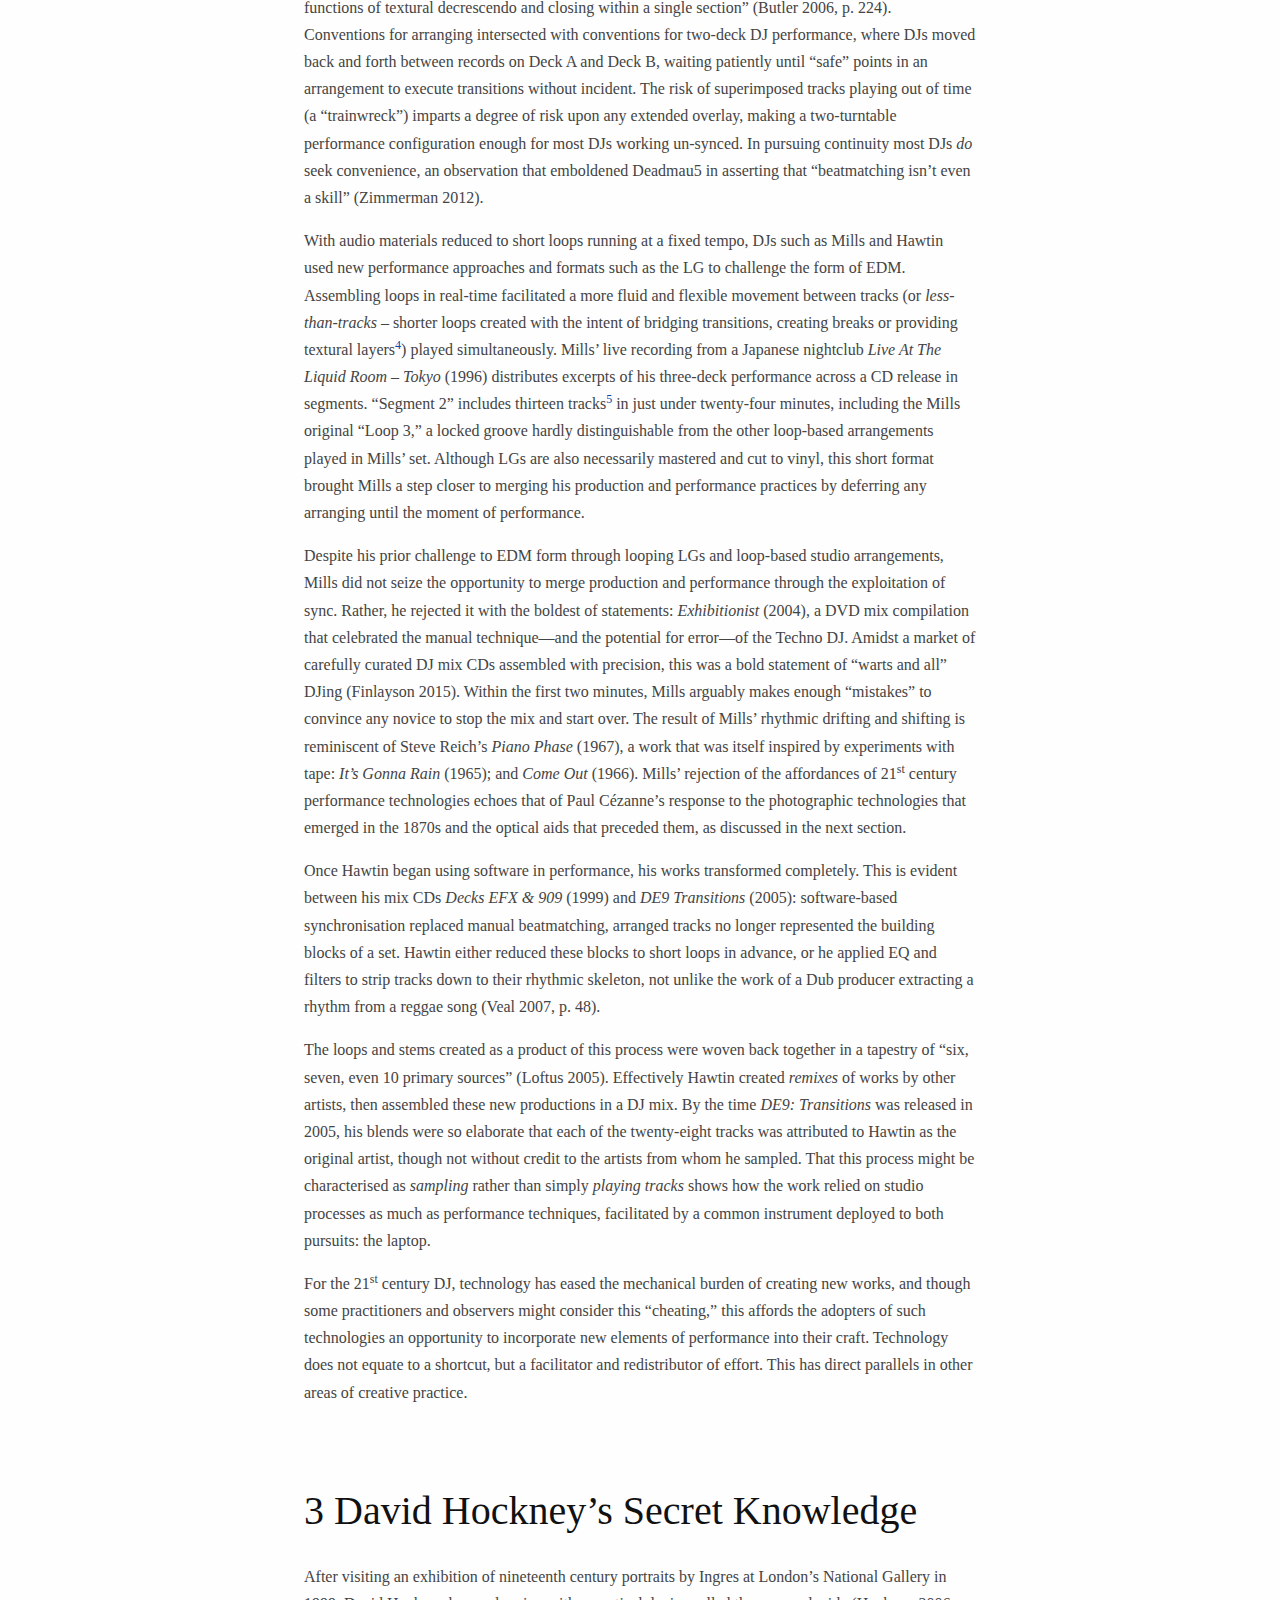
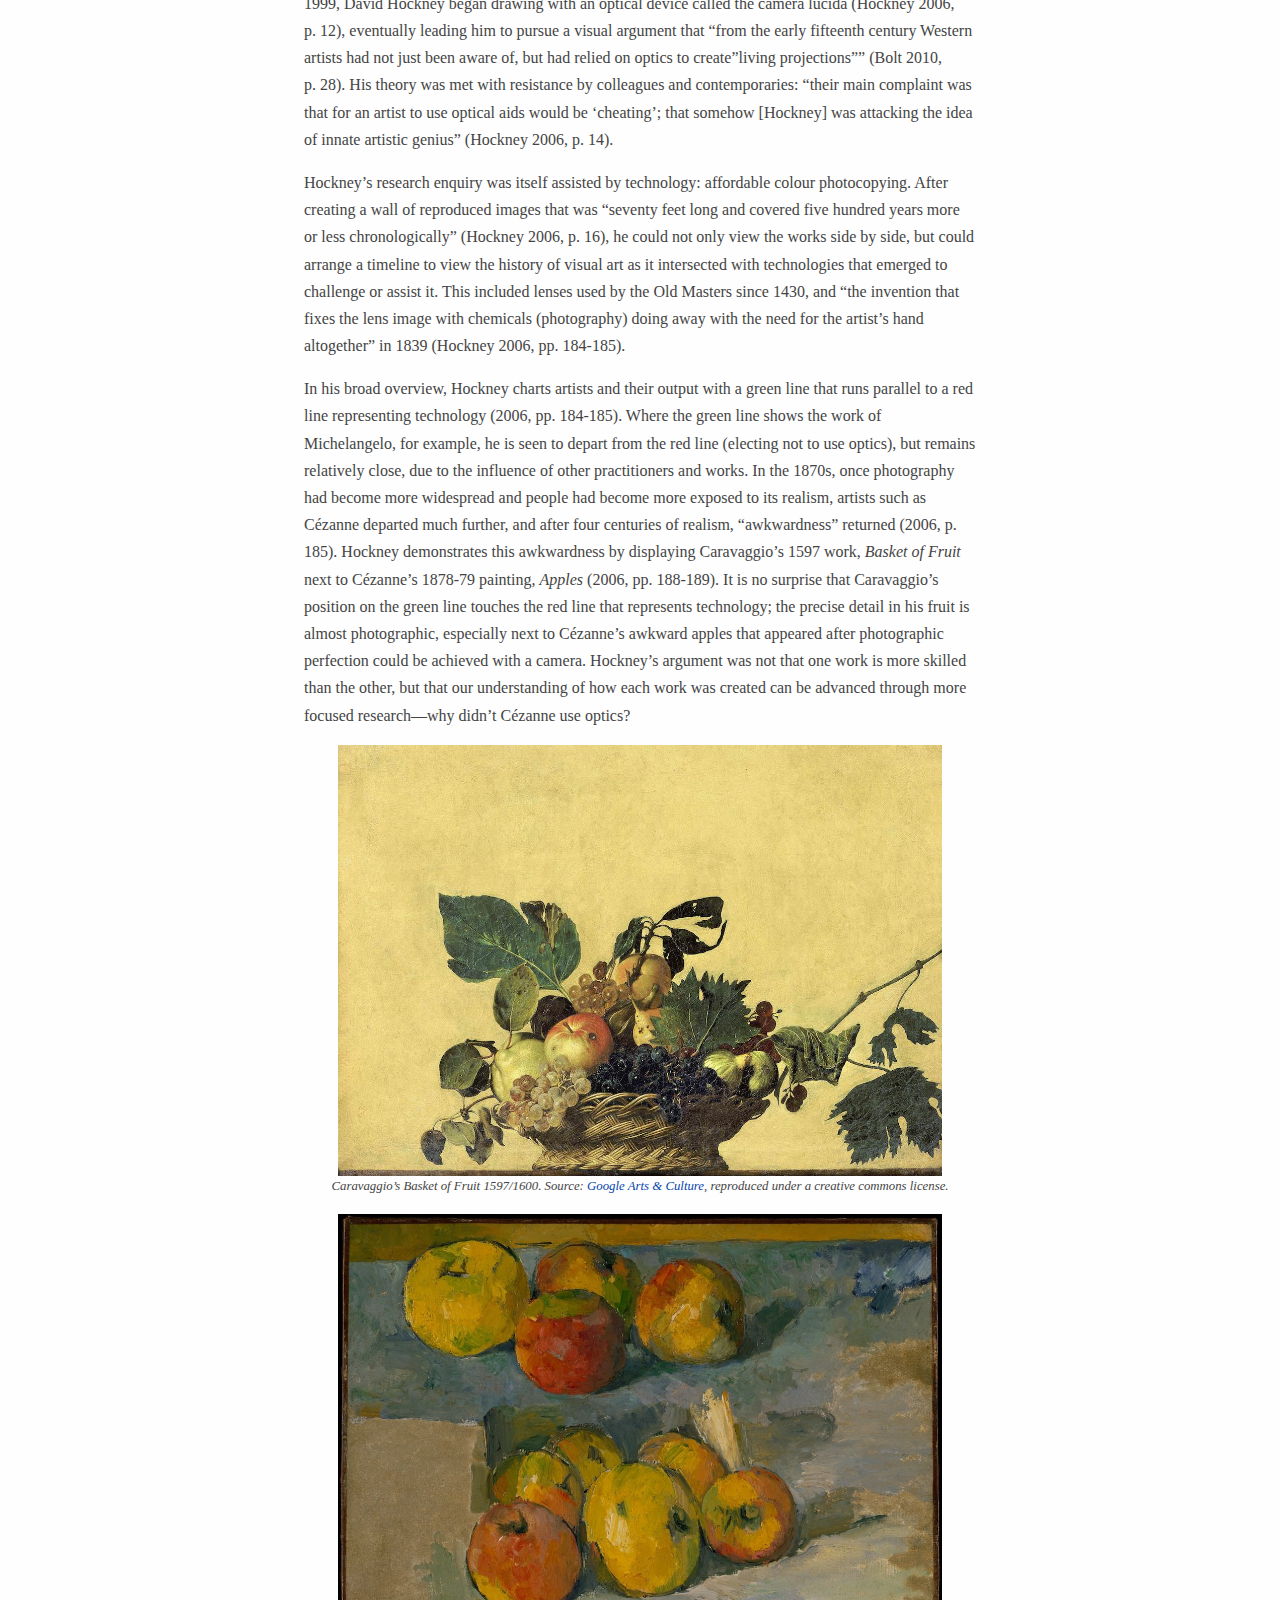
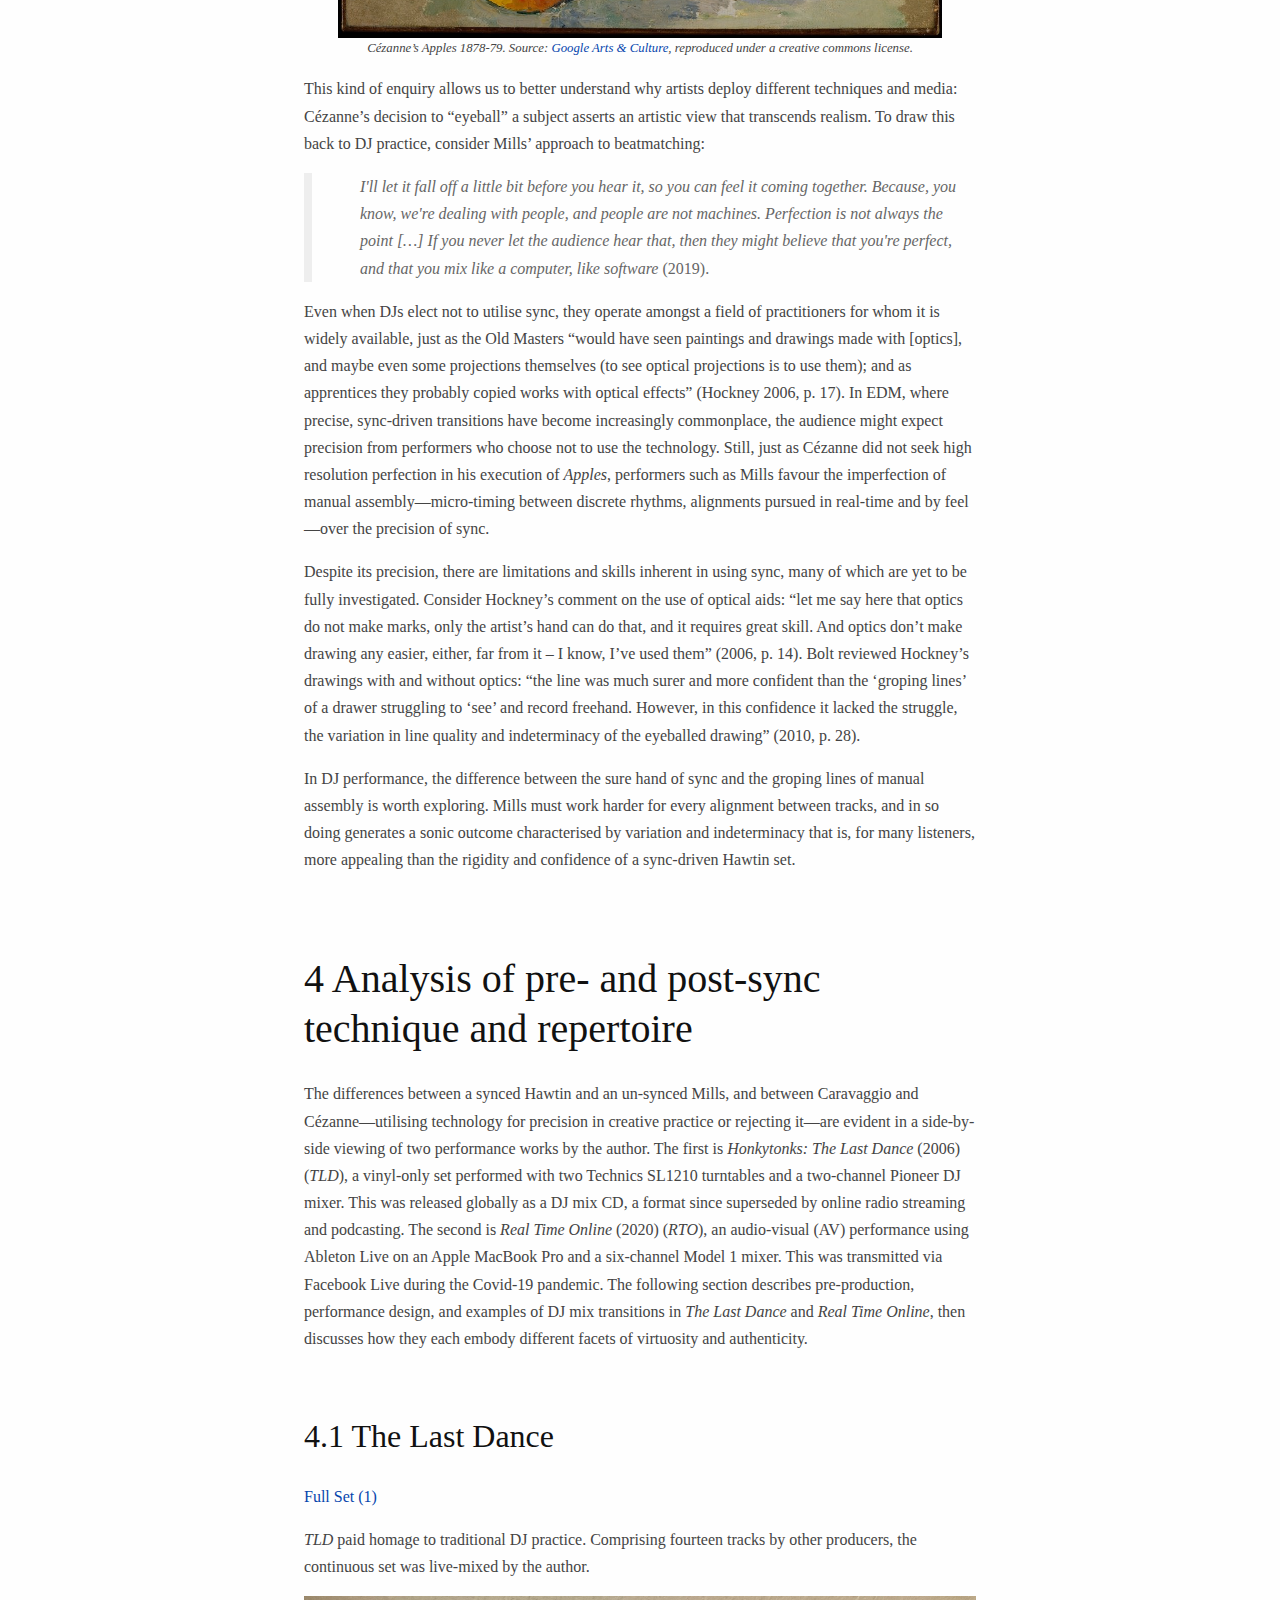
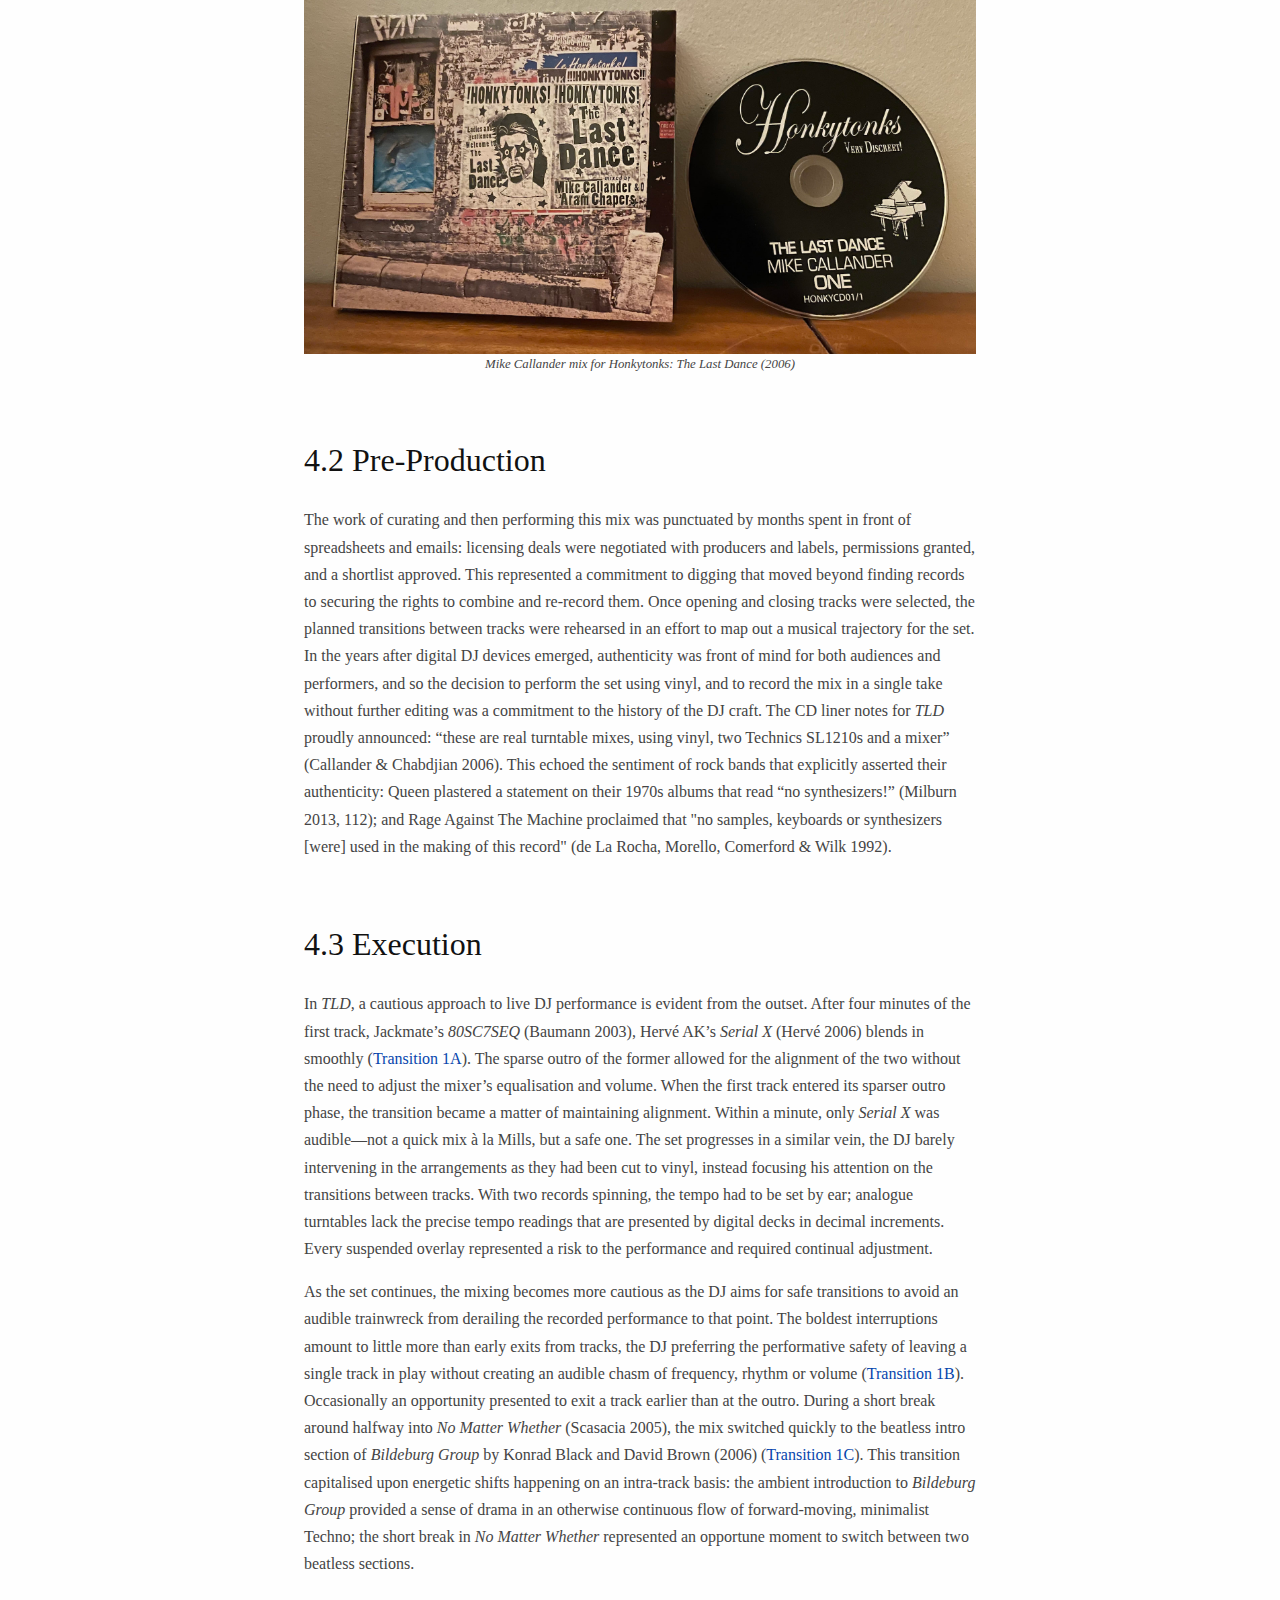
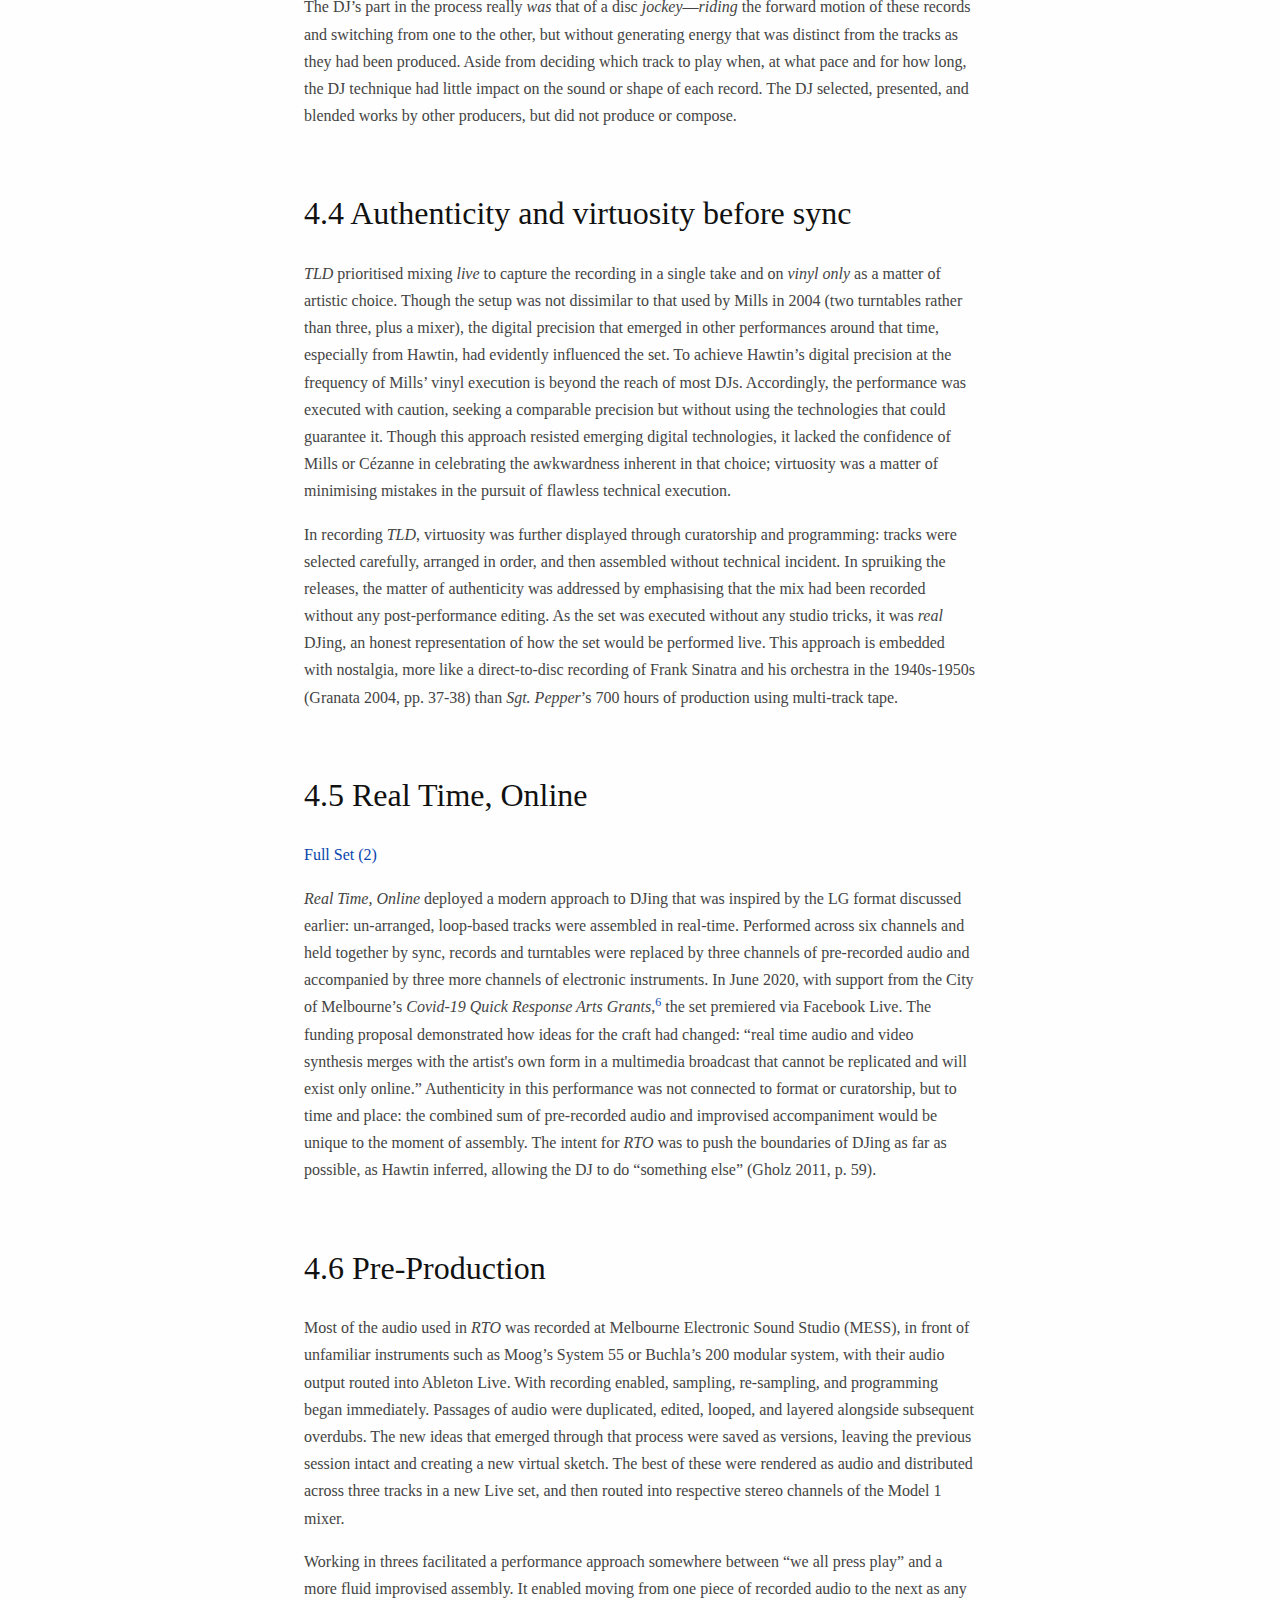
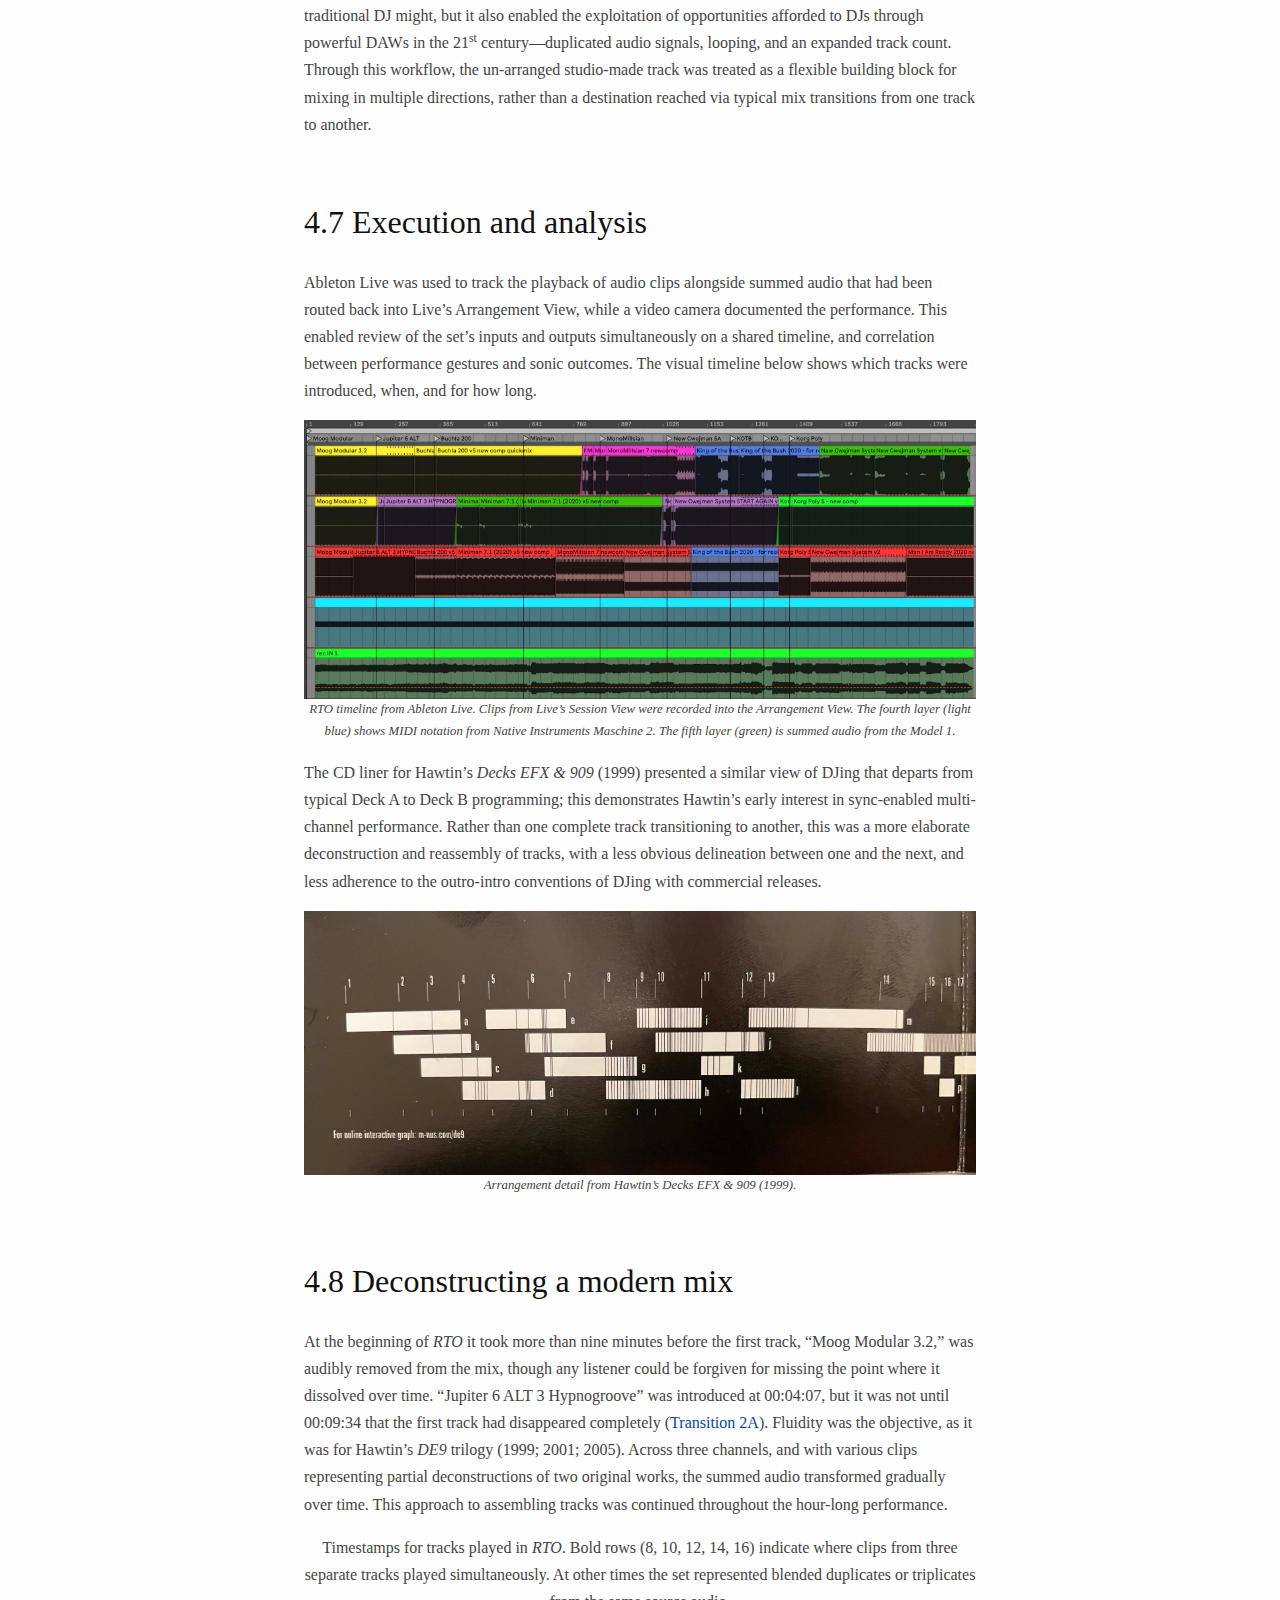
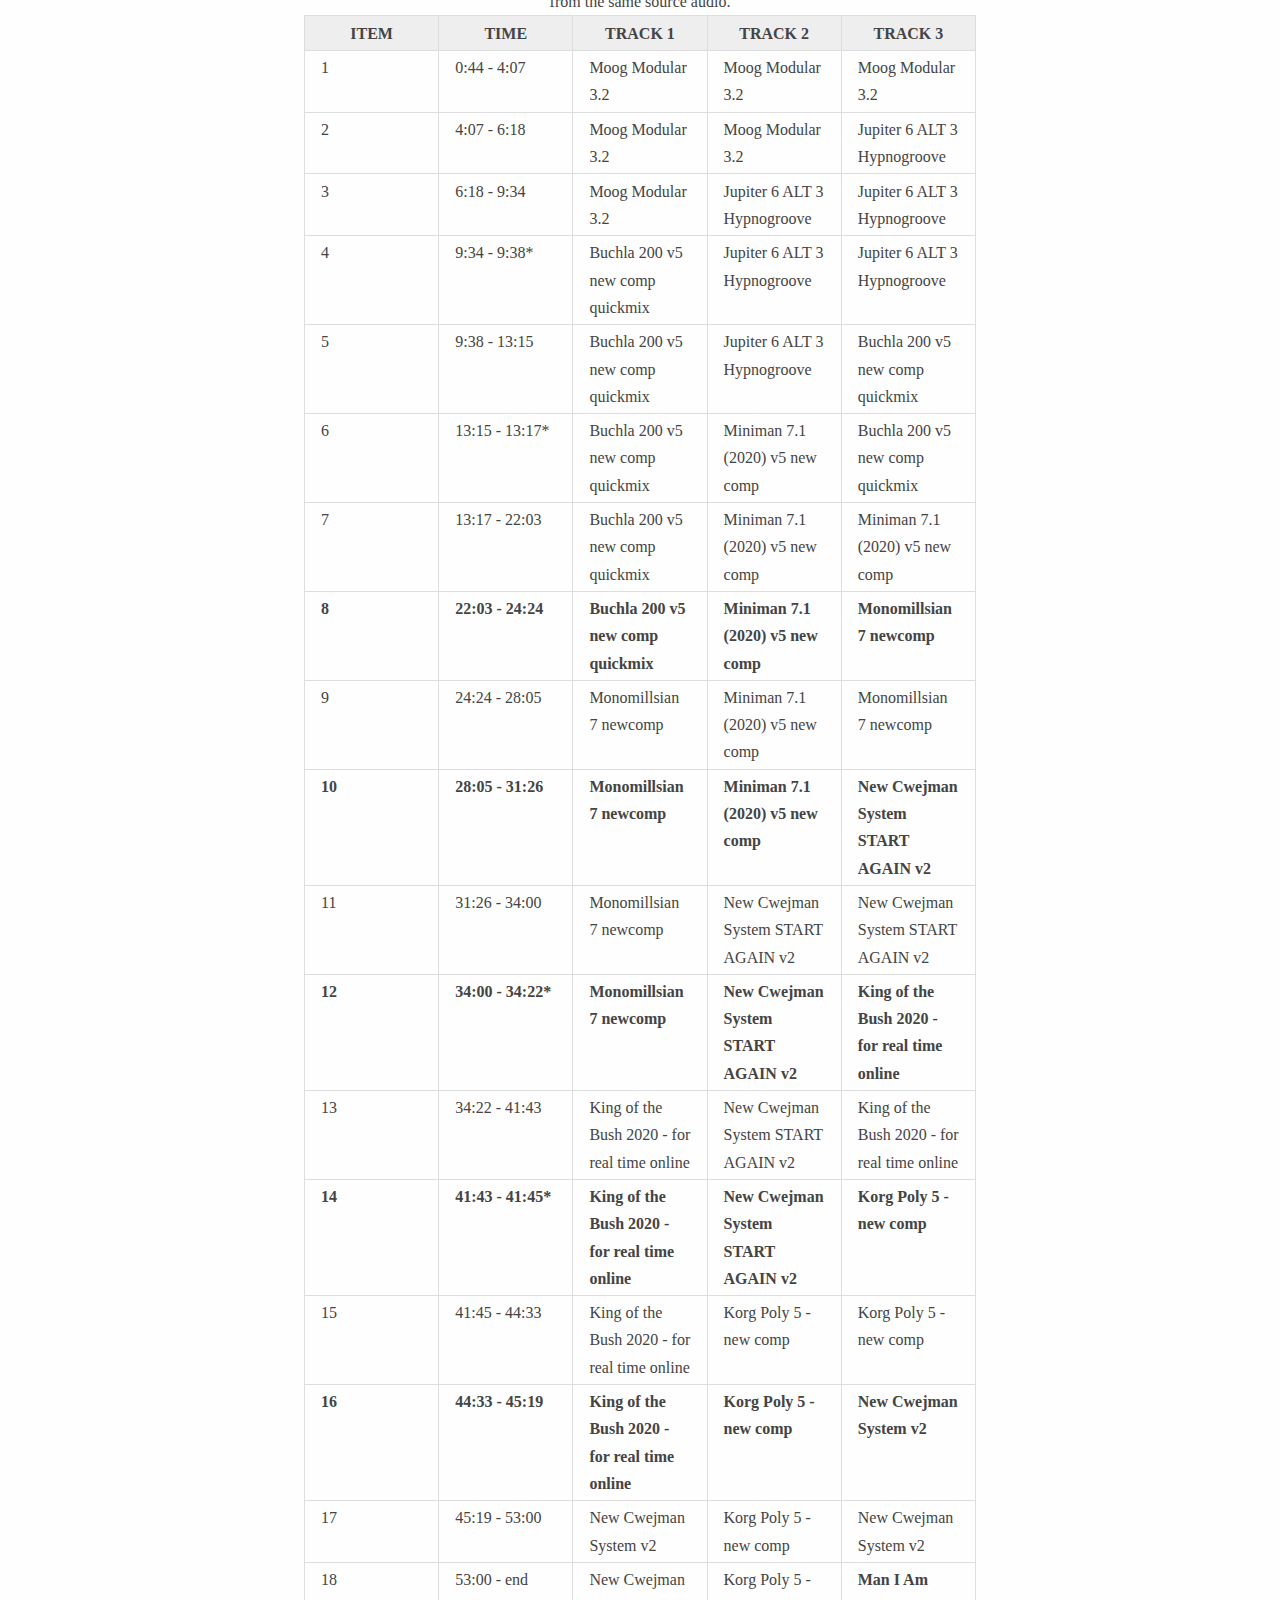
==== commit 5da6c6ba: "deploy: b4e00305faa7320ba0f208b0238742acaf2f16f9" ====
--- a/index.html
+++ b/index.html
@@ -121,7 +121,7 @@
 p. 21).</p>
 <p>It is no surprise that many vinyl DJs considered sync and digital
 audio a threat to the craft; product developers pursued a workflow where
-beatmatching’s “cognitive load is heavily reduced” (Anderson 2005), and
+beatmatching’s “cognitive load is heavily reduced” (Andersen 2005), and
 resistance came from both practitioners and academics. Mills suggested
 that DJing might become “nothing more than a button any promoter can
 push” (2013), while van Veen and Attias (2011) lamented that “the role
@@ -136,7 +136,7 @@
 and turntables represent the authentic technology of DJ culture seems
 somewhat redundant” and that "there needs to be a redefinition of the
 concept of DJing and a reframing of the skills and abilities seen as
-being essential to DJ practice” (2010, p.397).</p>
+being essential to DJ practice” (2010, p. 397).</p>
 <p>Regardless of the DJ’s choice to beatmatch by hand or by sync, from
 an outsider’s perspective, the set—the culmination of DJ curation and
 programming—has barely changed since the 1970s. The audio remains a
@@ -216,7 +216,7 @@
 (Julien 2008, p. 7). Pierre Schaeffer was the first to exploit
 disc-based audio looping and performance on multiple turntables—using
 shellac records to create what he called “closed grooves” (Schaeffer
-1952, 32-36)—an approach that would be revisited by Techno producers
+1952, pp. 32-36)—an approach that would be revisited by Techno producers
 playing vinyl in the 1990s.</p>
 <p>In the 1980s, the UK Musicians’ Union expressed concern that Gary
 Numan’s synthesizer music was “putting proper musicians out of work”
@@ -233,14 +233,14 @@
 Murphy, to cut circular grooves on one side of a double-LP release
 (Mills, Banks &amp; Hood 1992) to look like The Rings of Saturn. Where
 The Beatles had added looped, layered, and reversed outtake chatter from
-the band’s studio sessions (Lewisohn 1989, 109), Mills at first sought a
-visual effect. Murphy experimented further to add audio to the grooves
-(Zlatopolsky 2015). At a fixed tempo, 133.33 beats per minute (BPM), and
-with the record spinning at 33.33 revolutions per minute (RPM), he
-discovered a workable method for creating endless musical loops of 1.8
-seconds duration, where the downbeat of one musical bar synchronised
-perfectly with each revolution of the record. In DJ circles these
-concentric loops became known as locked grooves (LG).</p>
+the band’s studio sessions (Lewisohn 1989, p. 109), Mills at first
+sought a visual effect. Murphy experimented further to add audio to the
+grooves (Zlatopolsky 2015). At a fixed tempo, 133.33 beats per minute
+(BPM), and with the record spinning at 33.33 revolutions per minute
+(RPM), he discovered a workable method for creating endless musical
+loops of 1.8 seconds duration, where the downbeat of one musical bar
+synchronised perfectly with each revolution of the record. In DJ circles
+these concentric loops became known as locked grooves (LG).</p>
 <p>Historically, DJs played commercial releases that were first arranged
 and mixed in the studio, then mastered and manufactured before being
 played live. The DJ’s pursuit of a continuous mix in these settings
@@ -363,9 +363,9 @@
 photographic perfection could be achieved with a camera. Hockney’s
 argument was not that one work is more skilled than the other, but that
 our understanding of how each work was created can be advanced through
-more focused research – why didn’t Cézanne use optics?</p>
+more focused research—why didn’t Cézanne use optics?</p>
 <figure>
-<img src="./media/fig1-fruit.jpg"
+<img src="./media/fig1-fruit.jpg" style="width:90.0%"
 alt="Caravaggio’s Basket of Fruit 1597/1600. Source: Google Arts &amp; Culture, reproduced under a creative commons license." />
 <figcaption aria-hidden="true">Caravaggio’s <em>Basket of Fruit</em>
 1597/1600. Source: <a href="https://g.co/arts/AdsMtfH9NKWAsckQ6">Google
@@ -373,7 +373,7 @@
 license.</figcaption>
 </figure>
 <figure>
-<img src="./media/fig2-apples.jpg"
+<img src="./media/fig2-apples.jpg" style="width:90.0%"
 alt="Cézanne’s Apples 1878-79. Source: Google Arts &amp; Culture, reproduced under a creative commons license." />
 <figcaption aria-hidden="true">Cézanne’s <em>Apples</em> 1878-79.
 Source: <a
@@ -413,7 +413,7 @@
 requires great skill. And optics don’t make drawing any easier, either,
 far from it – I know, I’ve used them” (2006, p. 14). Bolt reviewed
 Hockney’s drawings with and without optics: “the line was much surer and
-more confident than the”groping lines” of a drawer struggling to “see”
+more confident than the ‘groping lines’ of a drawer struggling to ‘see’
 and record freehand. However, in this confidence it lacked the struggle,
 the variation in line quality and indeterminacy of the eyeballed
 drawing” (2010, p. 28).</p>
@@ -808,7 +808,7 @@
 after sync</h2>
 <p>Virtuosity in <em>RTO</em> was not displayed through tactile
 handling, but through performance configuration and pre-production; as
-Deadmau5 explained: “my”skills” and other PRODUCER’S skills shine where
+Deadmau5 explained: “my ‘skills’ and other PRODUCER’S skills shine where
 it <em>[sic]</em> needs to shine: in the goddamned studio” (2012.
 Emphasis Zimmerman).</p>
 <p>Skill in <em>RTO</em> was demonstrated through the design of a custom
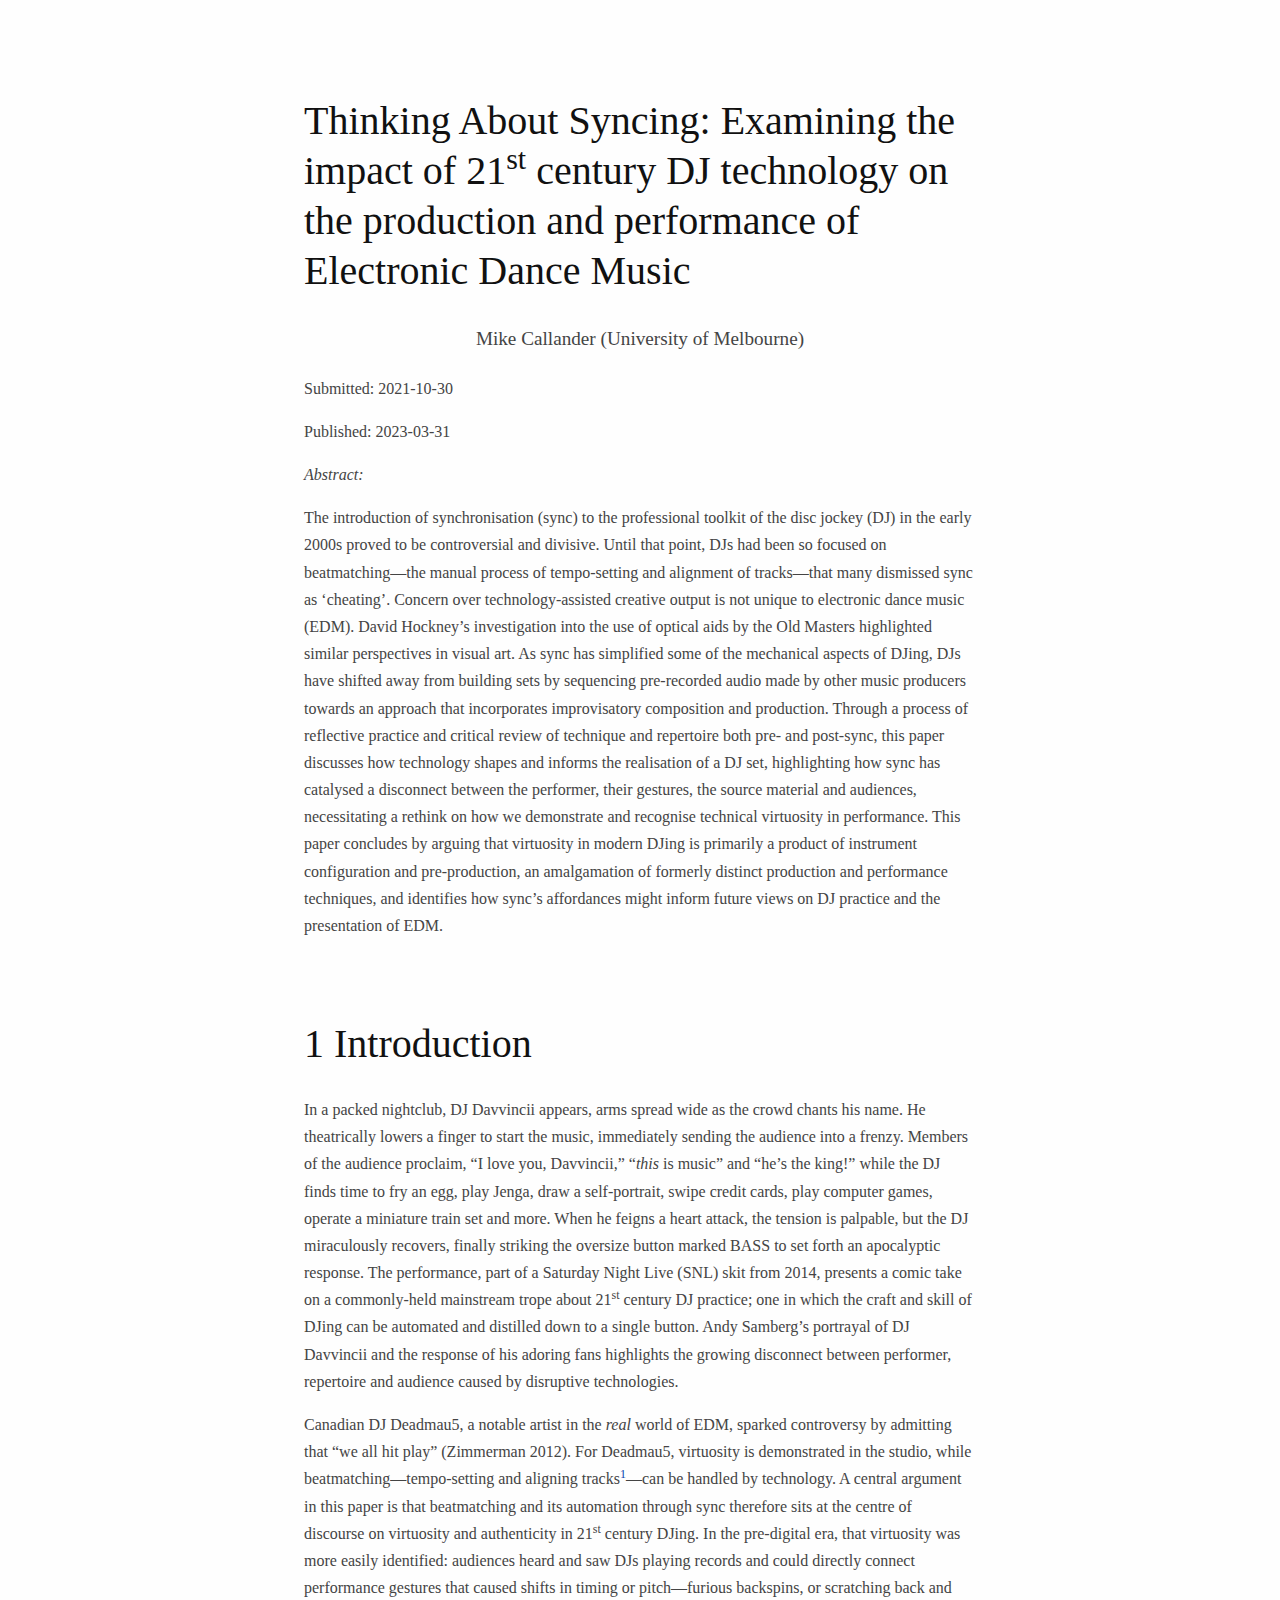
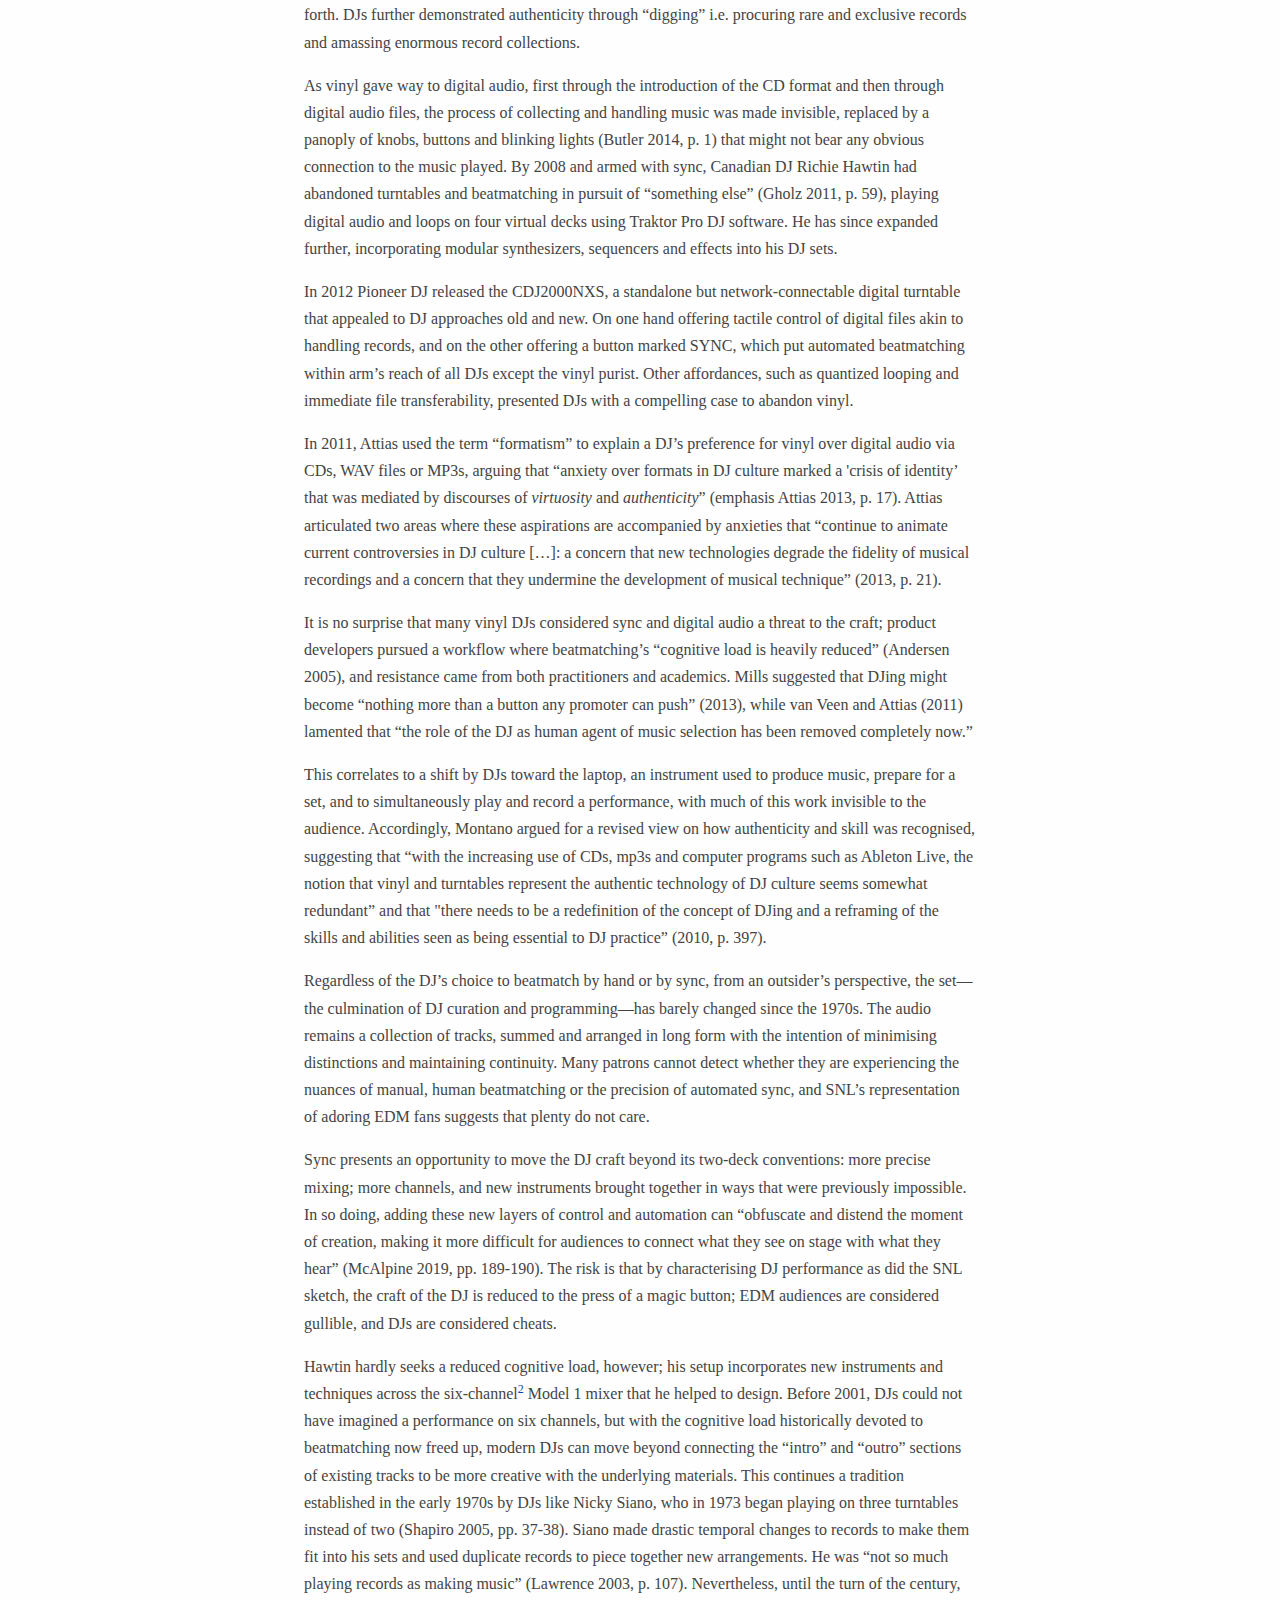
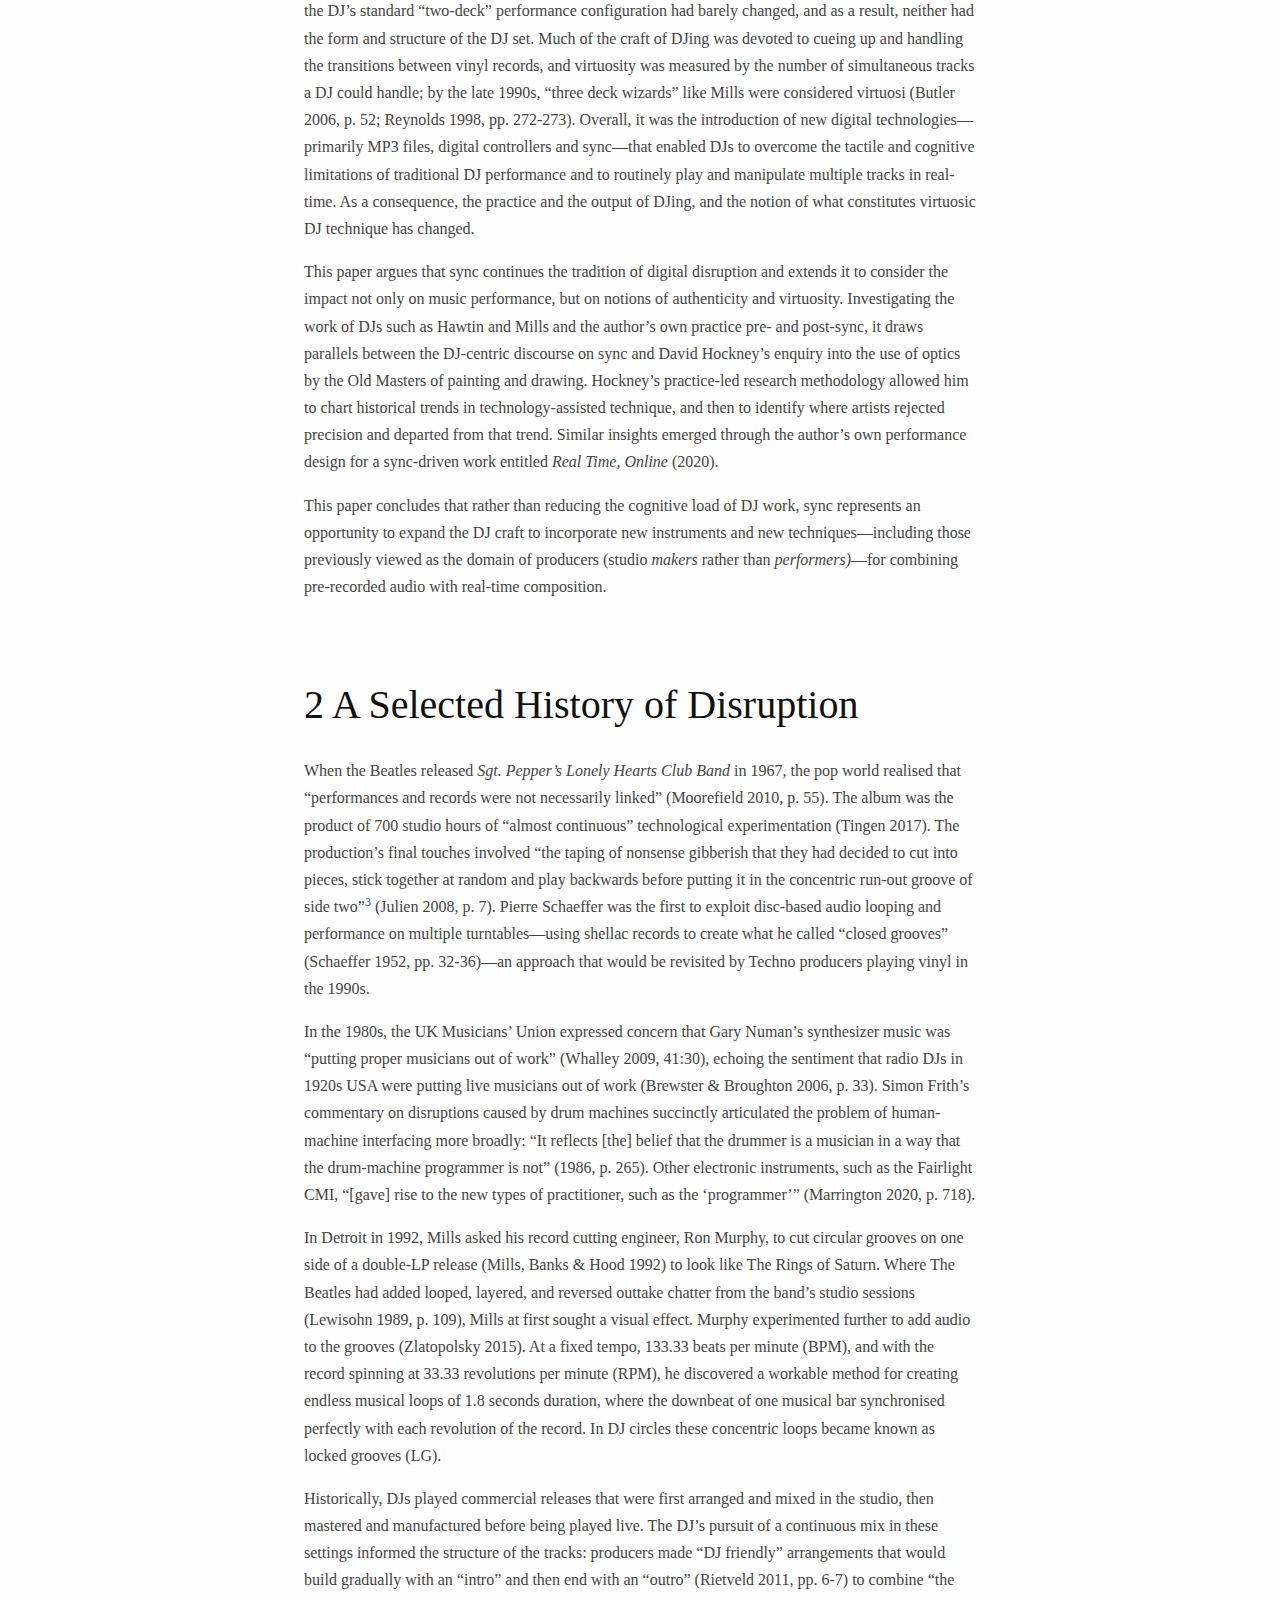
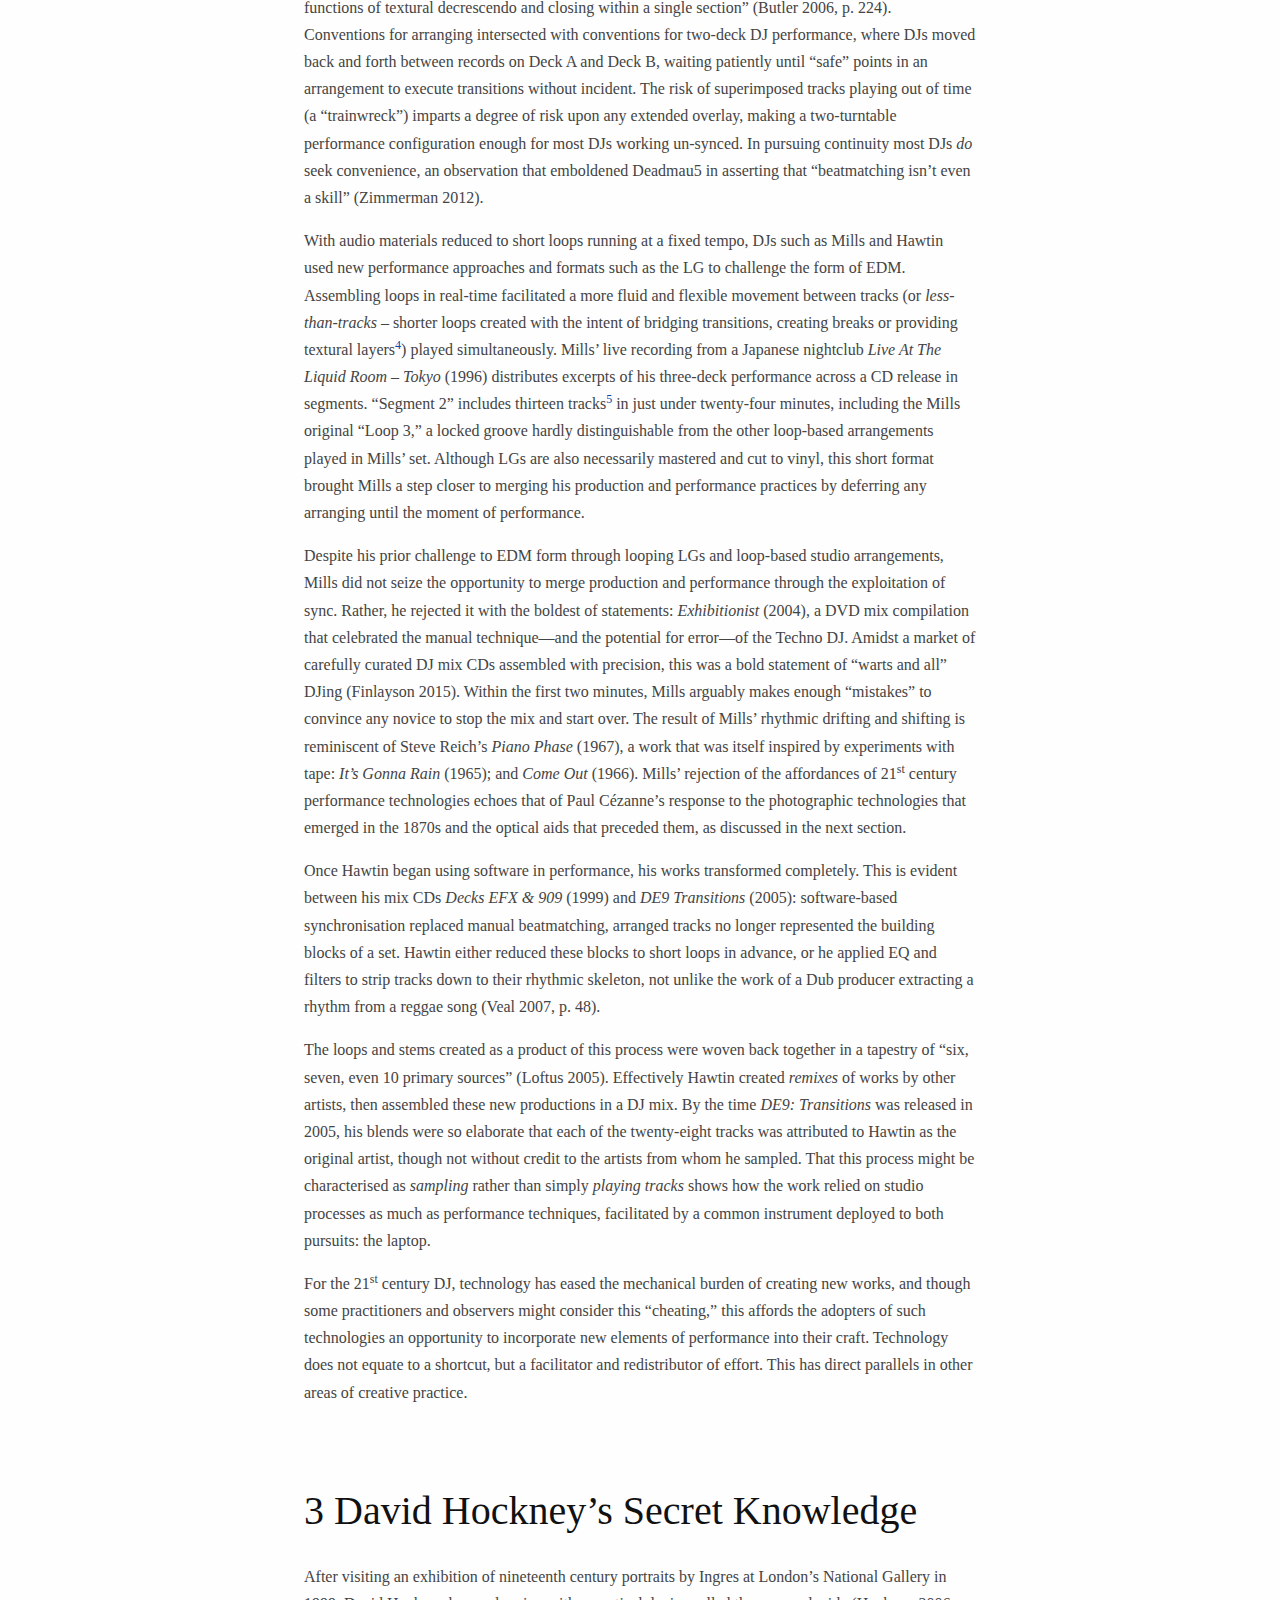
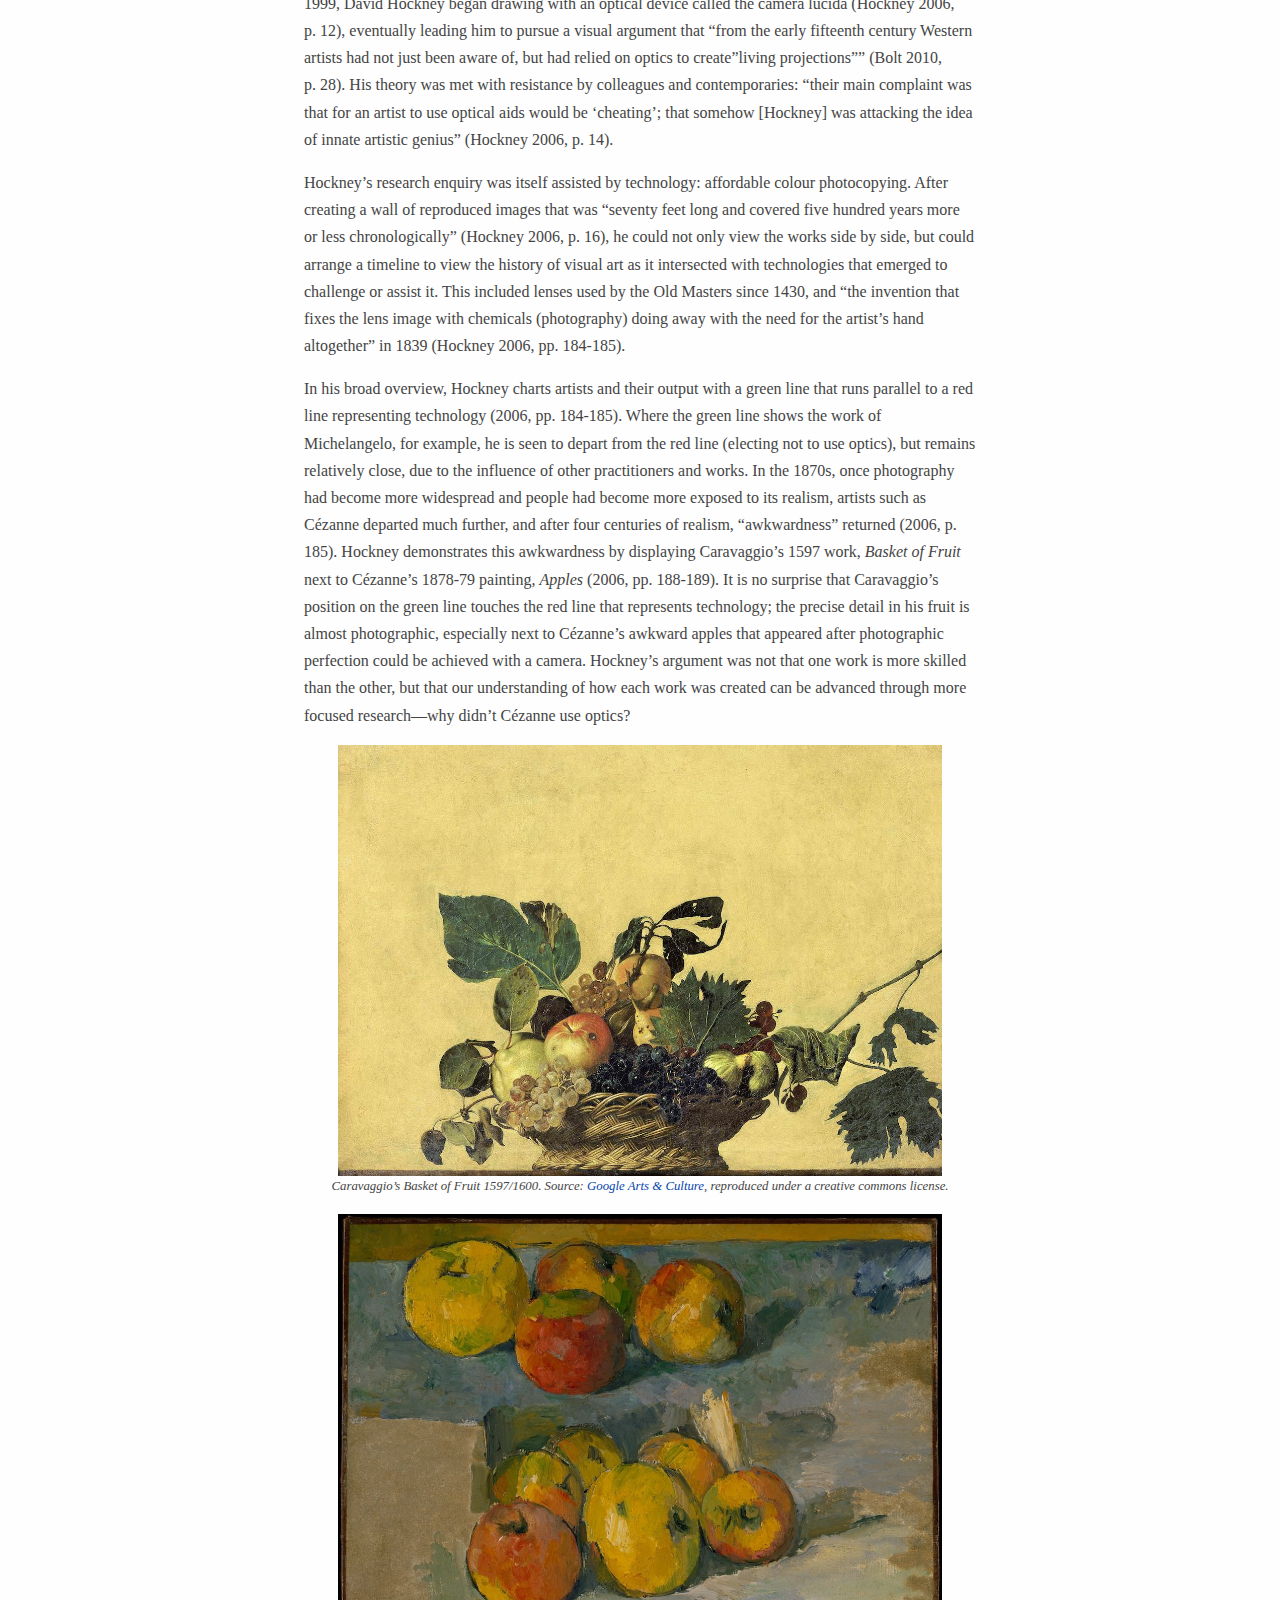
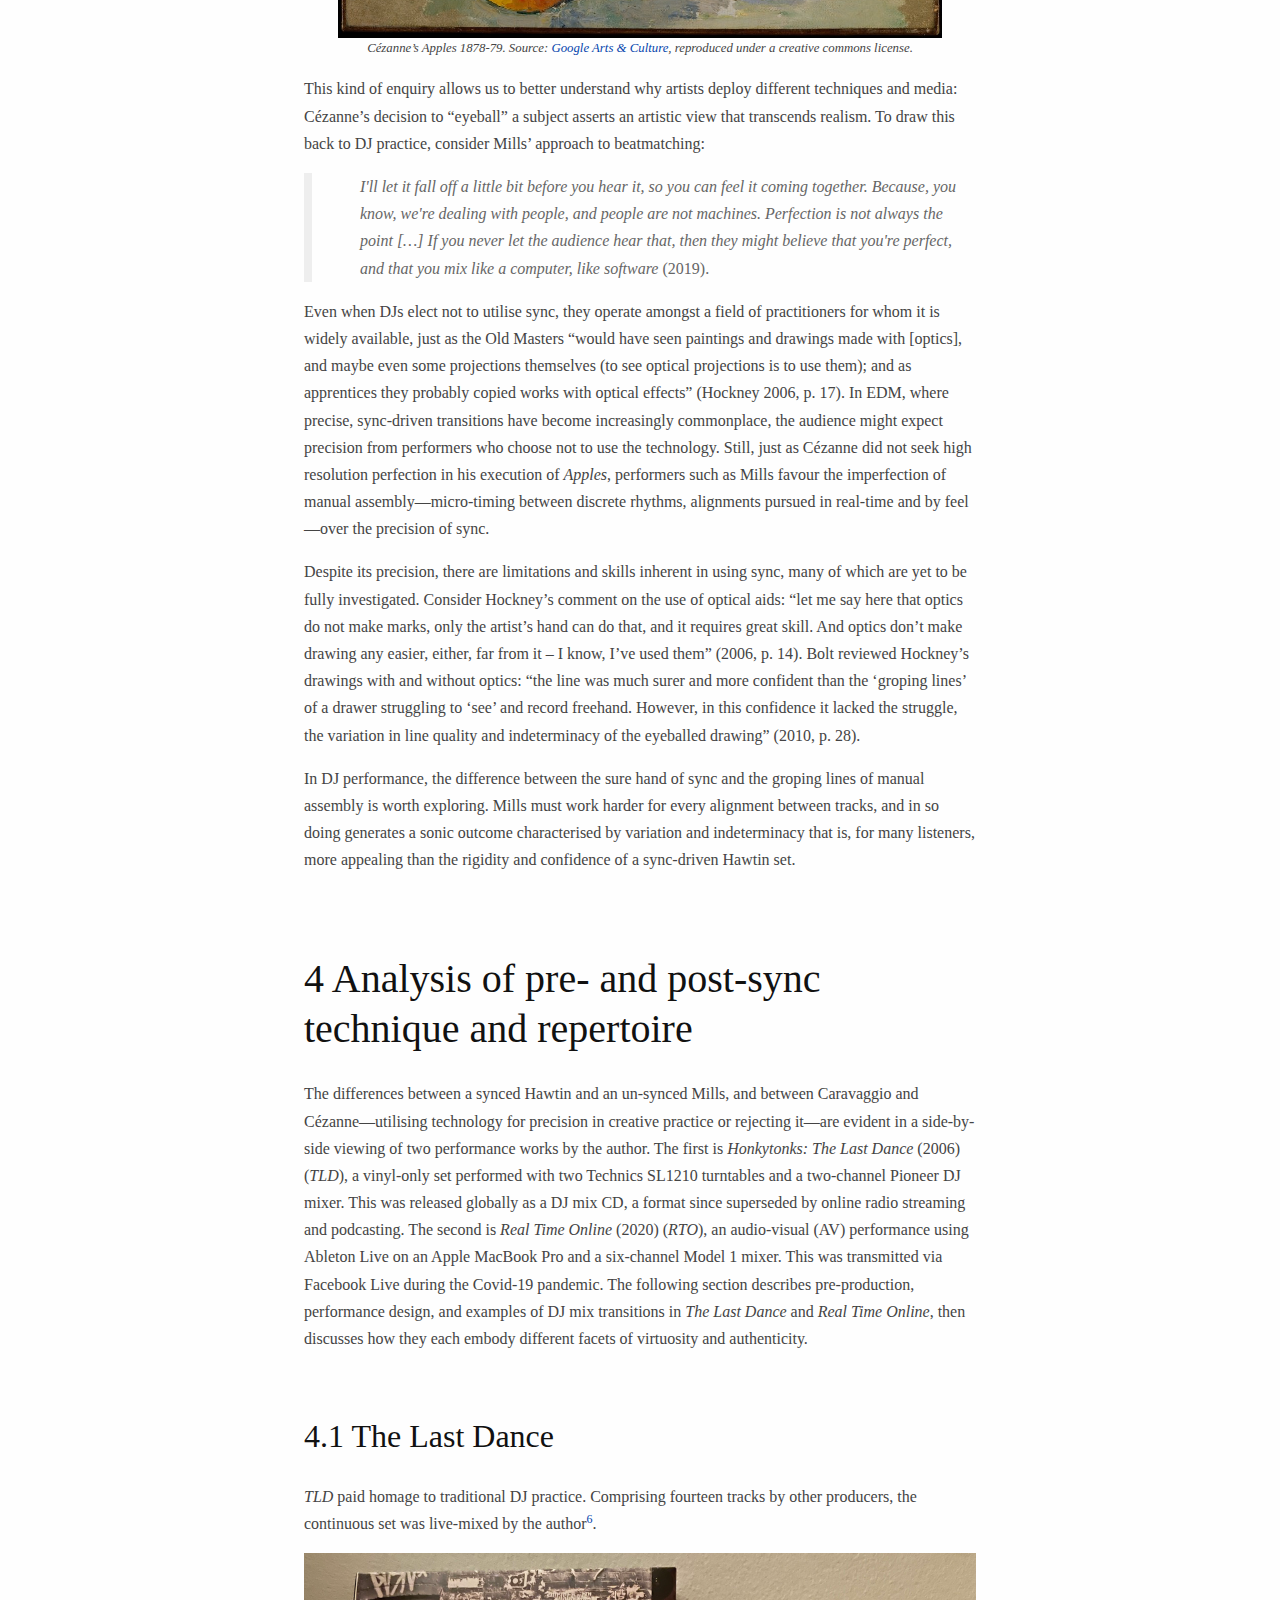
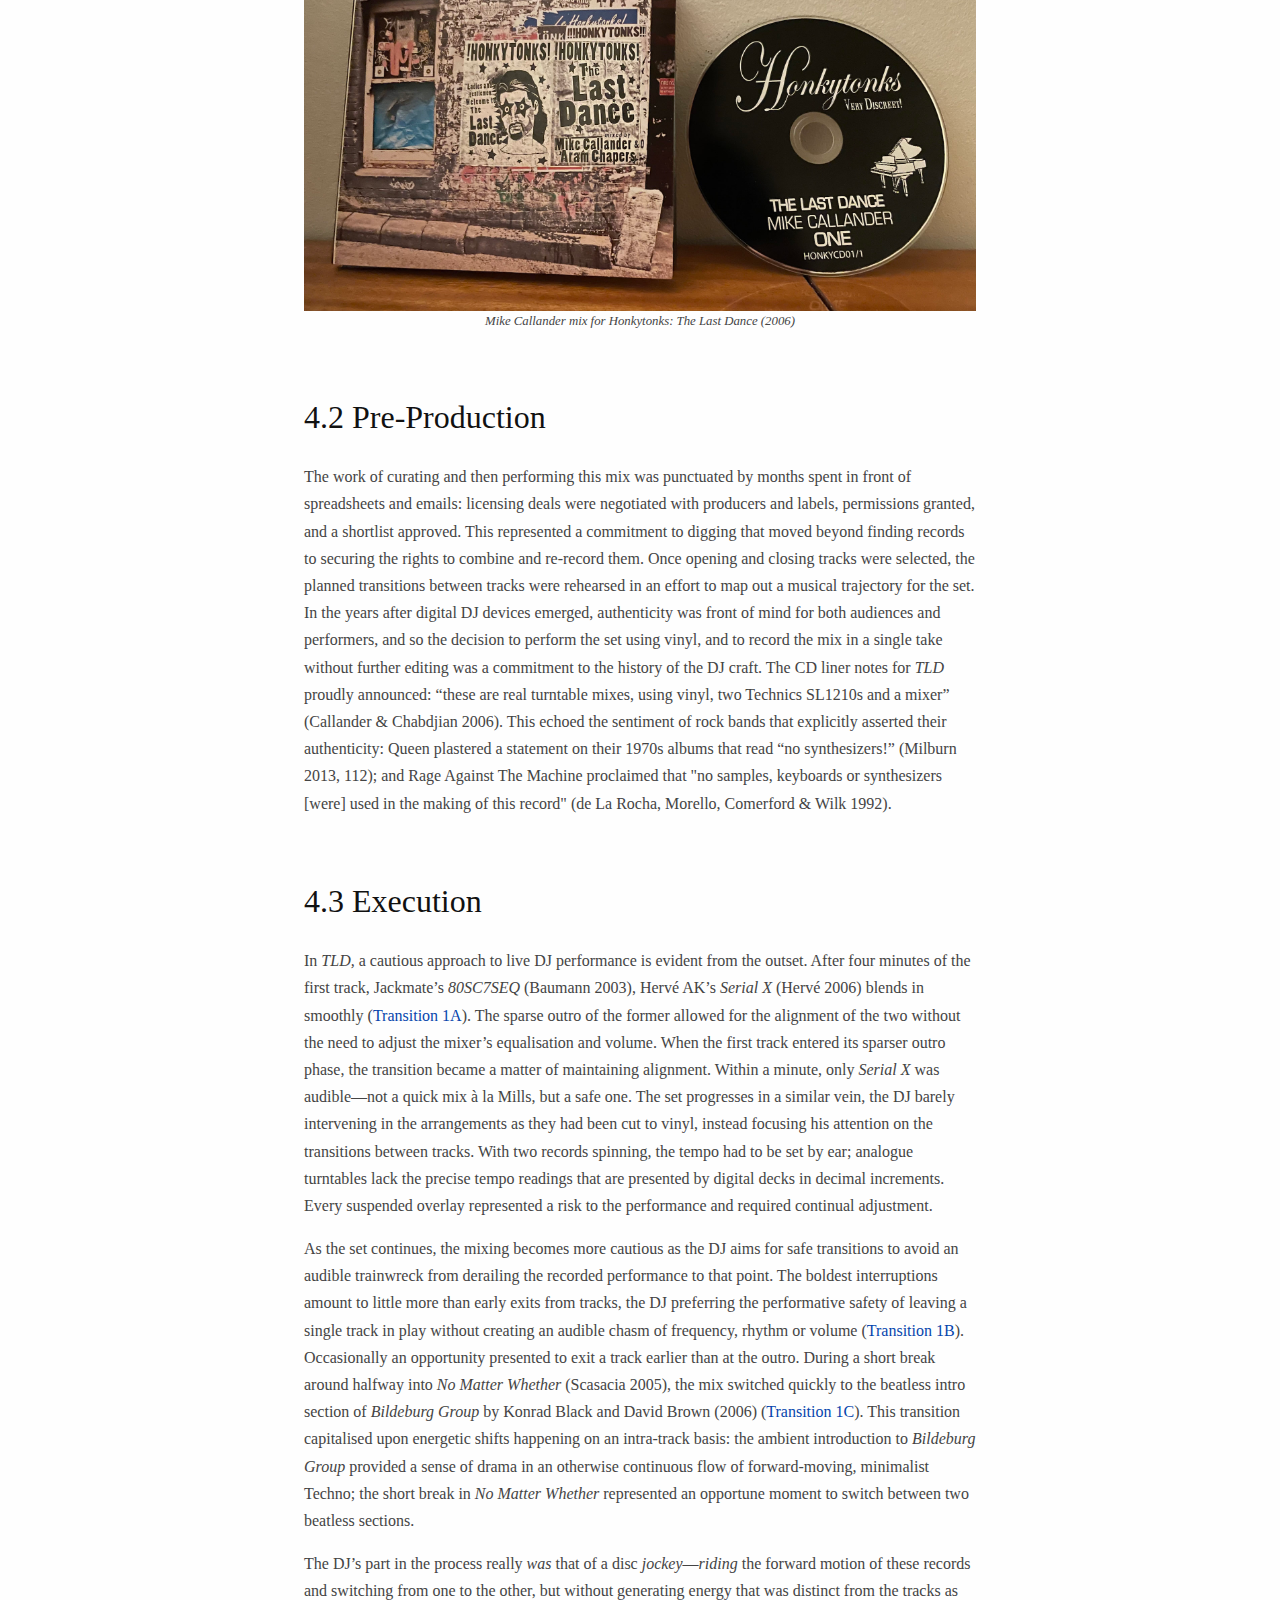
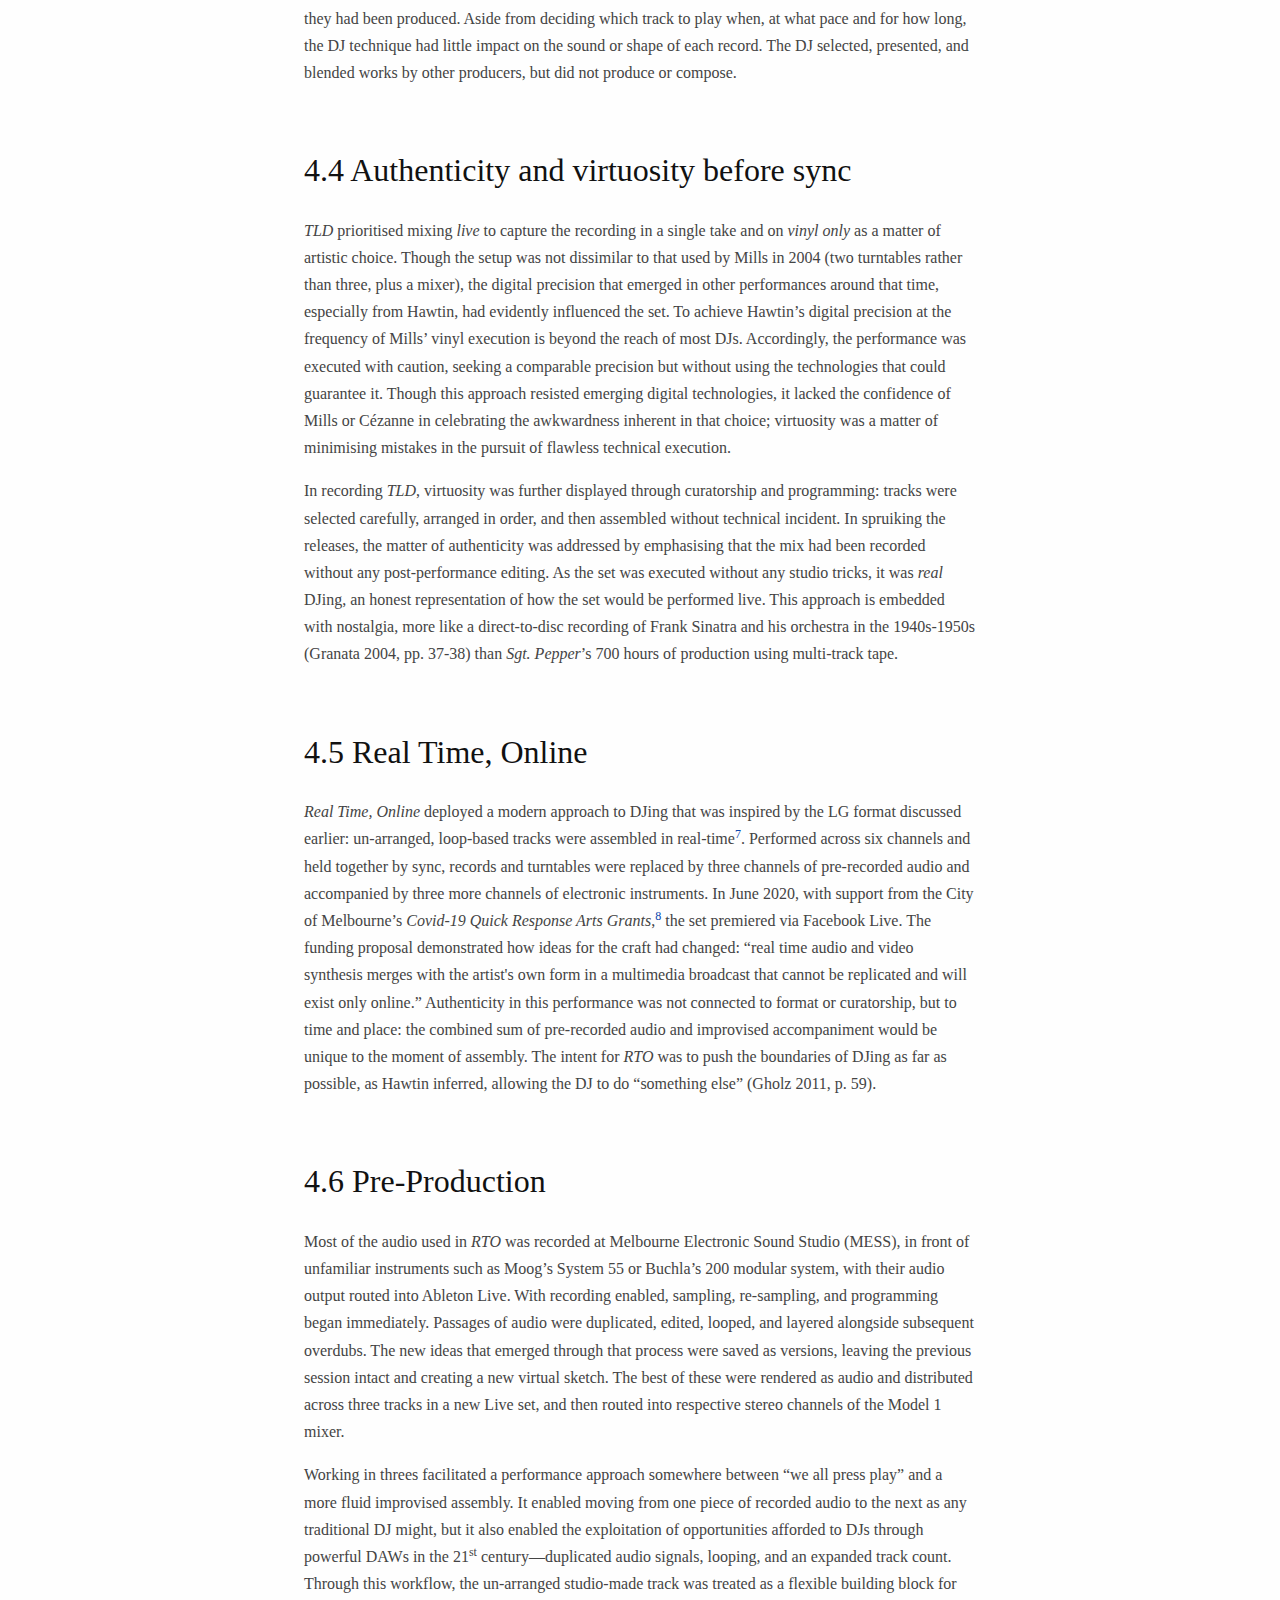
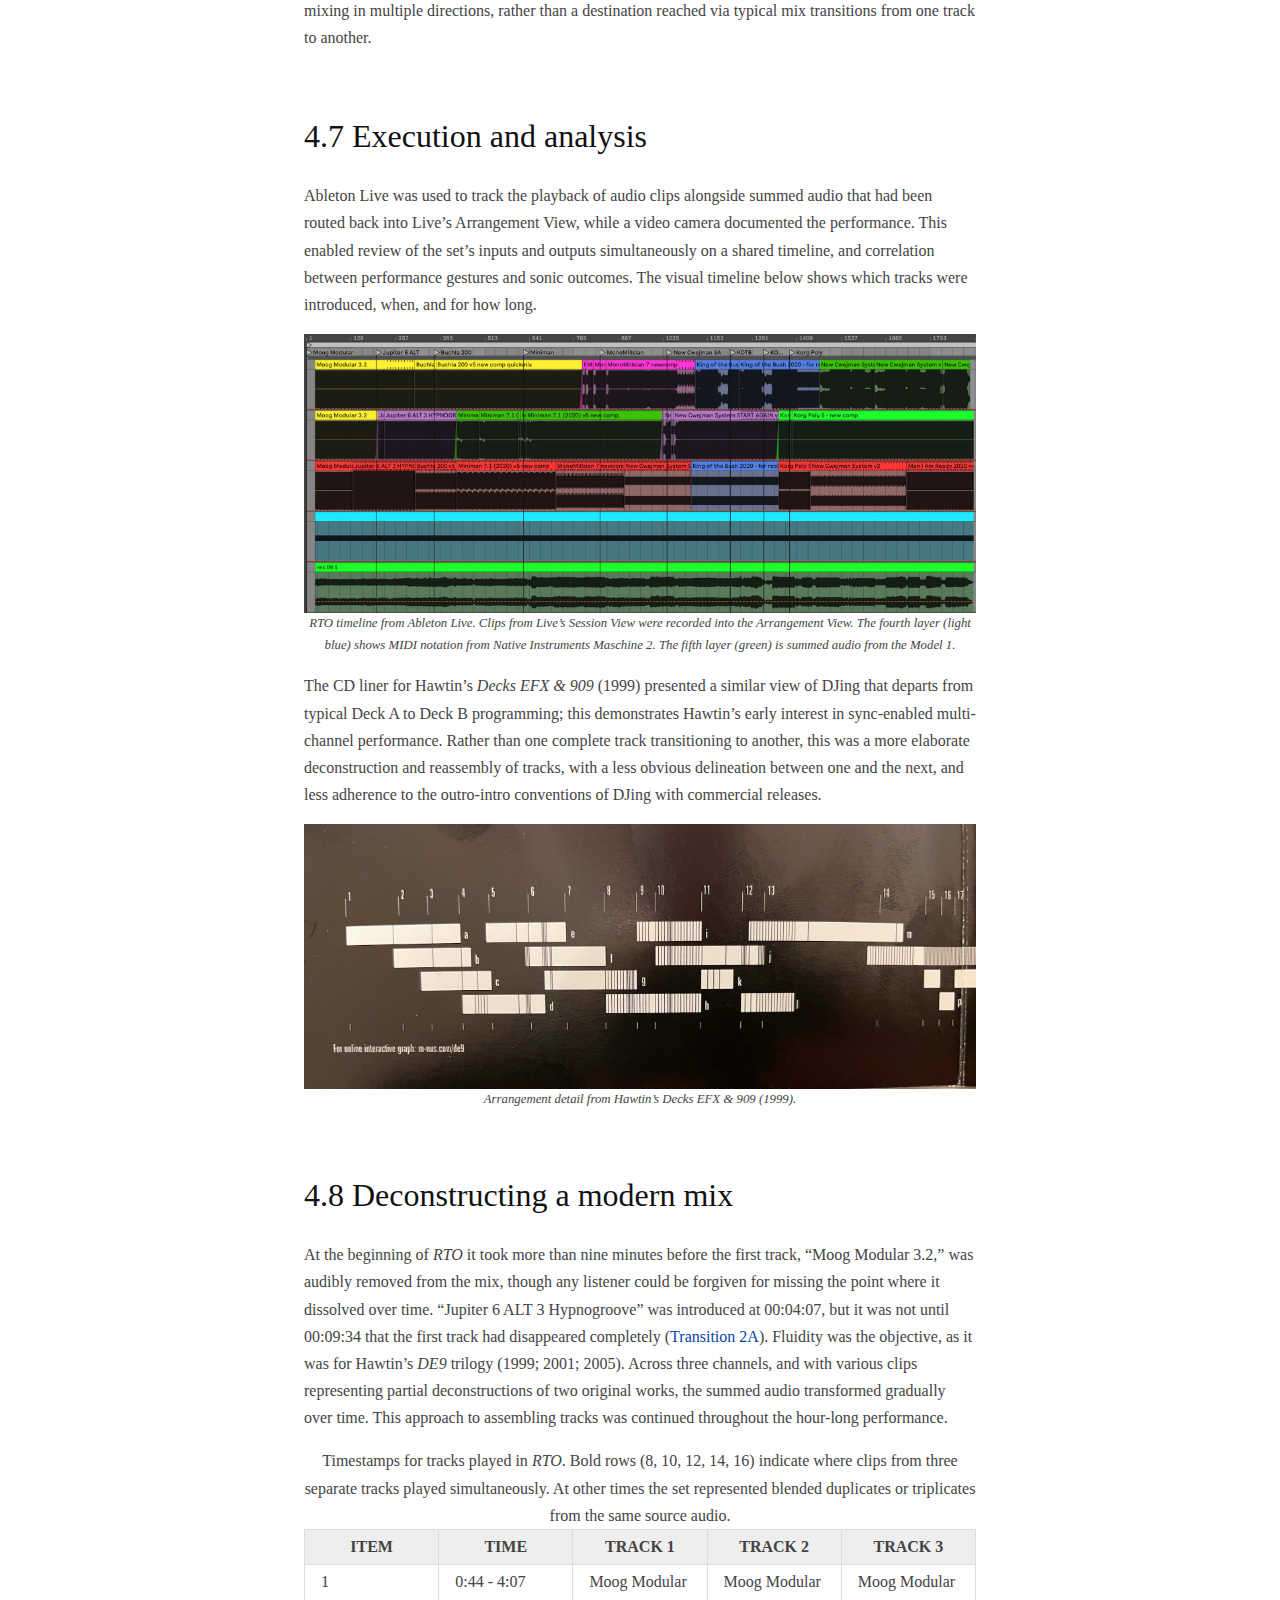
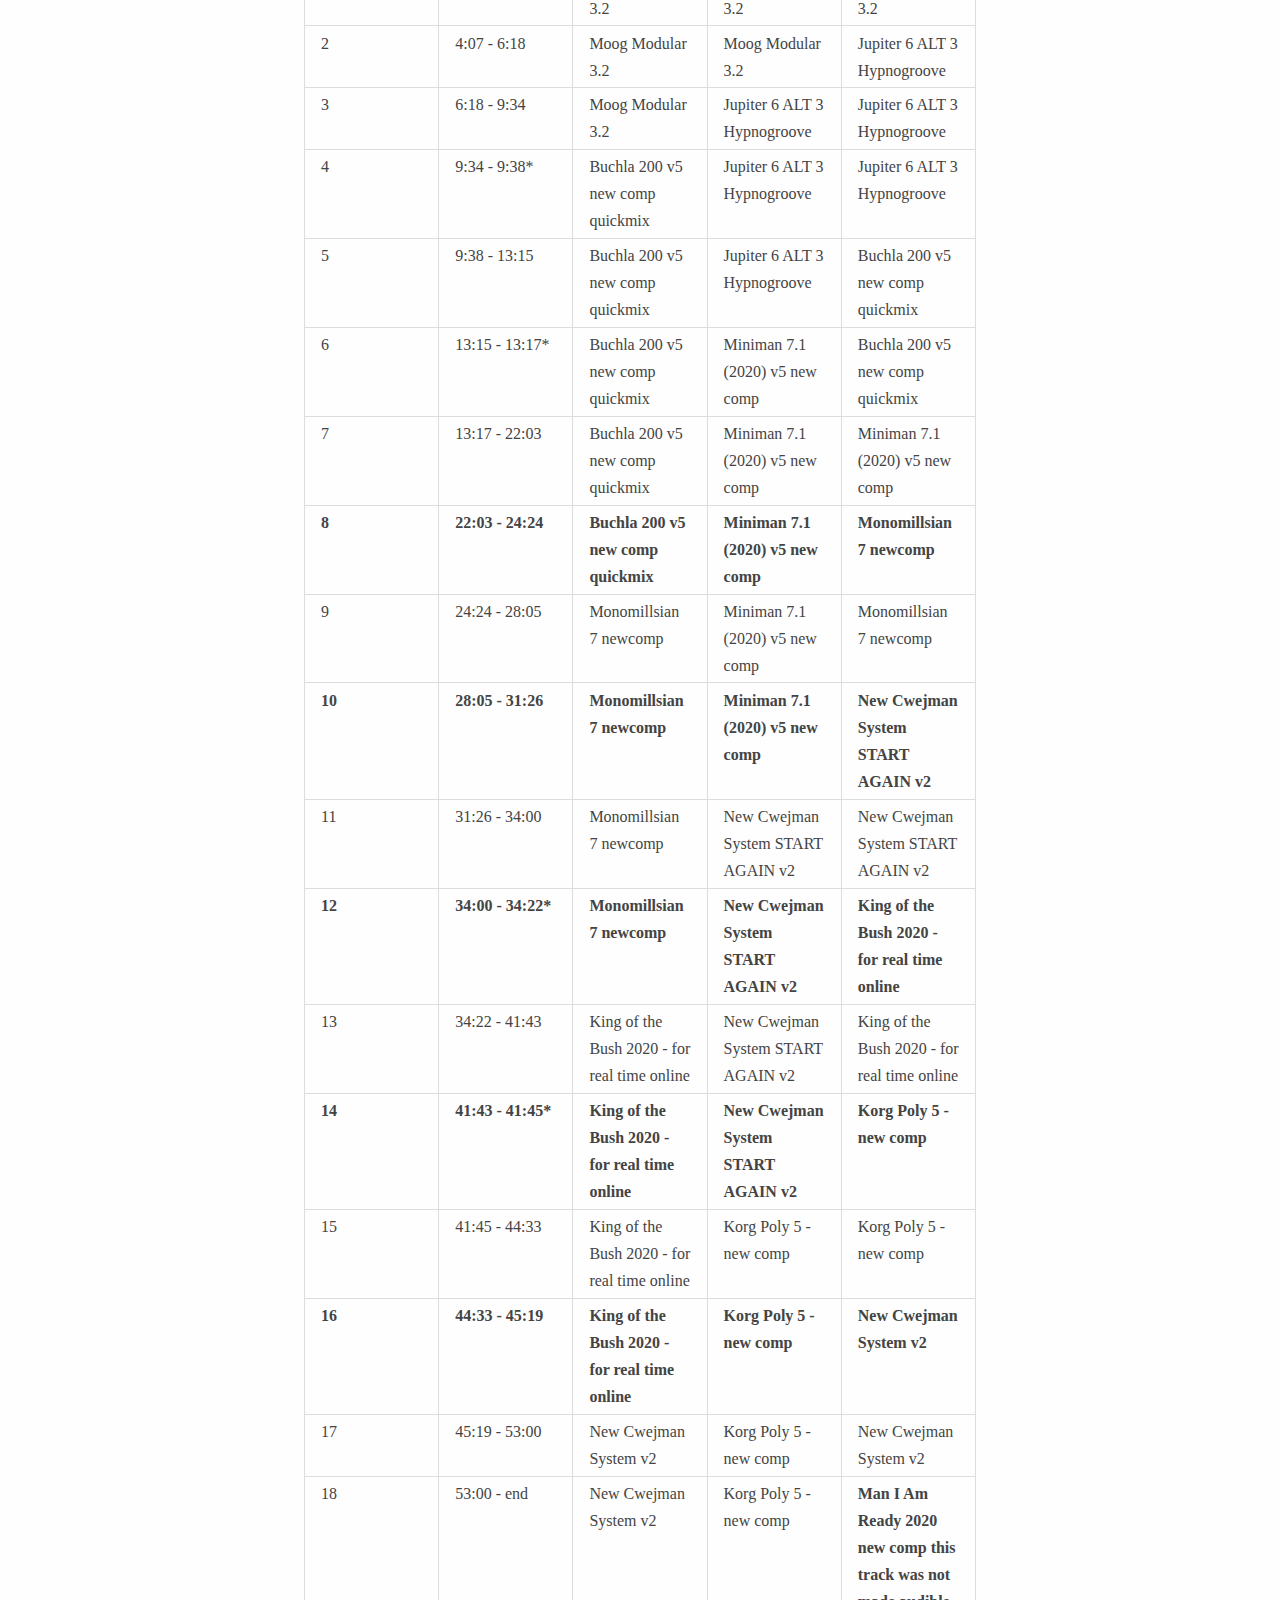
==== commit c0d81e3f: "deploy: cc75250f6f6aae6dfc8095e7f11e03e98835ef01" ====
--- a/index.html
+++ b/index.html
@@ -444,10 +444,10 @@
 different facets of virtuosity and authenticity.</p>
 <h2 data-number="4.1" id="the-last-dance"><span
 class="header-section-number">4.1</span> The Last Dance</h2>
-<p><a href="https://doi.org/10.5281/zenodo.5574244">Full Set (1)</a></p>
 <p><em>TLD</em> paid homage to traditional DJ practice. Comprising
 fourteen tracks by other producers, the continuous set was live-mixed by
-the author.</p>
+the author<a href="#fn6" class="footnote-ref" id="fnref6"
+role="doc-noteref"><sup>6</sup></a>.</p>
 <figure>
 <img src="./media/fig3-honkytonks.jpg"
 alt="Mike Callander mix for Honkytonks: The Last Dance (2006)" />
@@ -552,25 +552,25 @@
 using multi-track tape.</p>
 <h2 data-number="4.5" id="real-time-online"><span
 class="header-section-number">4.5</span> Real Time, Online</h2>
-<p><a href="https://doi.org/10.5281/zenodo.5574244">Full Set (2)</a></p>
 <p><em>Real Time, Online</em> deployed a modern approach to DJing that
 was inspired by the LG format discussed earlier: un-arranged, loop-based
-tracks were assembled in real-time. Performed across six channels and
-held together by sync, records and turntables were replaced by three
-channels of pre-recorded audio and accompanied by three more channels of
-electronic instruments. In June 2020, with support from the City of
-Melbourne’s <em>Covid-19 Quick Response Arts Grants</em>,<a href="#fn6"
-class="footnote-ref" id="fnref6" role="doc-noteref"><sup>6</sup></a> the
-set premiered via Facebook Live. The funding proposal demonstrated how
-ideas for the craft had changed: “real time audio and video synthesis
-merges with the artist's own form in a multimedia broadcast that cannot
-be replicated and will exist only online.” Authenticity in this
-performance was not connected to format or curatorship, but to time and
-place: the combined sum of pre-recorded audio and improvised
-accompaniment would be unique to the moment of assembly. The intent for
-<em>RTO</em> was to push the boundaries of DJing as far as possible, as
-Hawtin inferred, allowing the DJ to do “something else” (Gholz 2011,
-p. 59).</p>
+tracks were assembled in real-time<a href="#fn7" class="footnote-ref"
+id="fnref7" role="doc-noteref"><sup>7</sup></a>. Performed across six
+channels and held together by sync, records and turntables were replaced
+by three channels of pre-recorded audio and accompanied by three more
+channels of electronic instruments. In June 2020, with support from the
+City of Melbourne’s <em>Covid-19 Quick Response Arts Grants</em>,<a
+href="#fn8" class="footnote-ref" id="fnref8"
+role="doc-noteref"><sup>8</sup></a> the set premiered via Facebook Live.
+The funding proposal demonstrated how ideas for the craft had changed:
+“real time audio and video synthesis merges with the artist's own form
+in a multimedia broadcast that cannot be replicated and will exist only
+online.” Authenticity in this performance was not connected to format or
+curatorship, but to time and place: the combined sum of pre-recorded
+audio and improvised accompaniment would be unique to the moment of
+assembly. The intent for <em>RTO</em> was to push the boundaries of
+DJing as far as possible, as Hawtin inferred, allowing the DJ to do
+“something else” (Gholz 2011, p. 59).</p>
 <h2 data-number="4.6" id="pre-production-1"><span
 class="header-section-number">4.6</span> Pre-Production</h2>
 <p>Most of the audio used in <em>RTO</em> was recorded at Melbourne
@@ -1118,10 +1118,18 @@
 vinyl. These were presented as a single CD track, in this case labelled
 a ‘segment’.<a href="#fnref5" class="footnote-back"
 role="doc-backlink">↩︎</a></p></li>
-<li id="fn6"><p>Detail on CoM Covid-19 grants <a
+<li id="fn6"><p>The full set for <em>TLD</em> can be found online here:
+<a href="https://doi.org/10.5281/zenodo.5574244"
+class="uri">https://doi.org/10.5281/zenodo.5574244</a><a href="#fnref6"
+class="footnote-back" role="doc-backlink">↩︎</a></p></li>
+<li id="fn7"><p>The full set for <em>RTO</em> can be found online here:
+<a href="https://doi.org/10.5281/zenodo.5574244"
+class="uri">https://doi.org/10.5281/zenodo.5574244</a><a href="#fnref7"
+class="footnote-back" role="doc-backlink">↩︎</a></p></li>
+<li id="fn8"><p>Detail on CoM Covid-19 grants <a
 href="https://www.melbourne.vic.gov.au/arts-and-culture/strategies-support/funding/Pages/assistance-creatives-covid-19.aspx"
 class="uri">https://www.melbourne.vic.gov.au/arts-and-culture/strategies-support/funding/Pages/assistance-creatives-covid-19.aspx</a><a
-href="#fnref6" class="footnote-back" role="doc-backlink">↩︎</a></p></li>
+href="#fnref8" class="footnote-back" role="doc-backlink">↩︎</a></p></li>
 </ol>
 </section>
 </body>
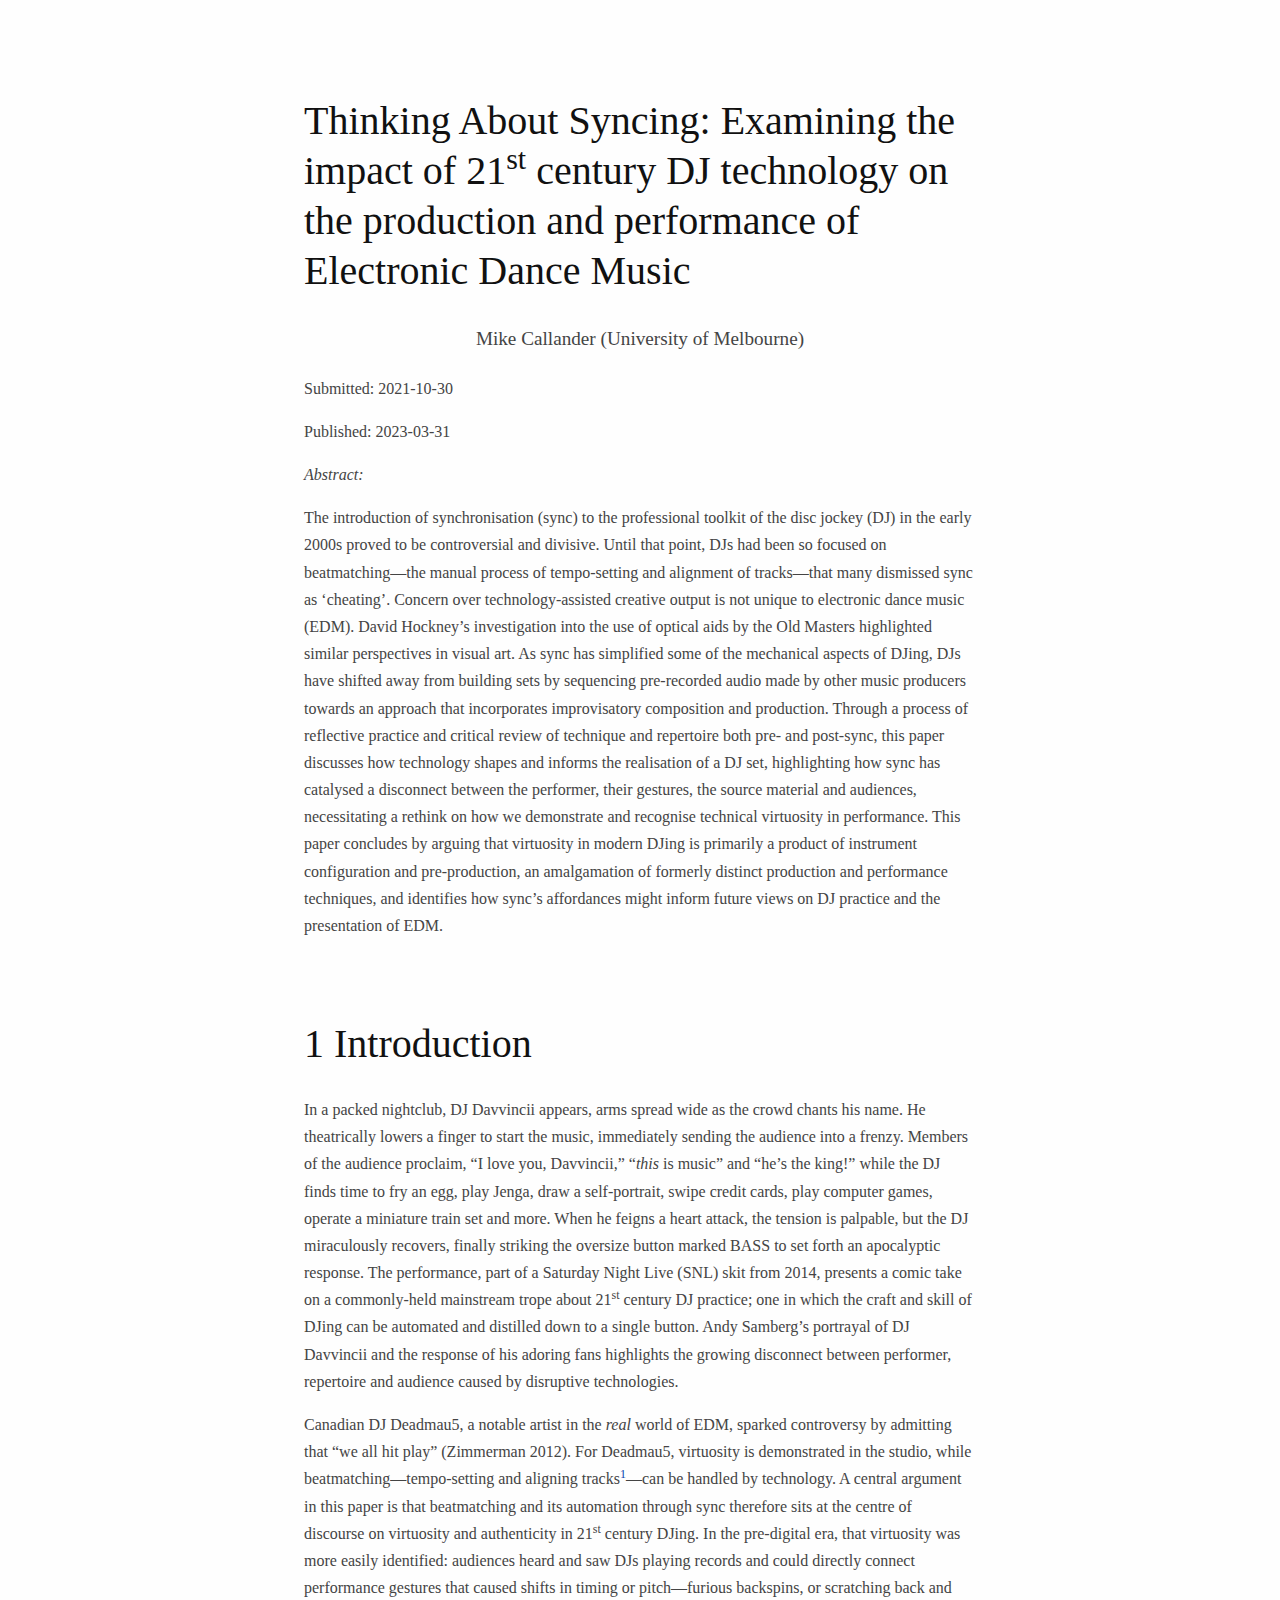
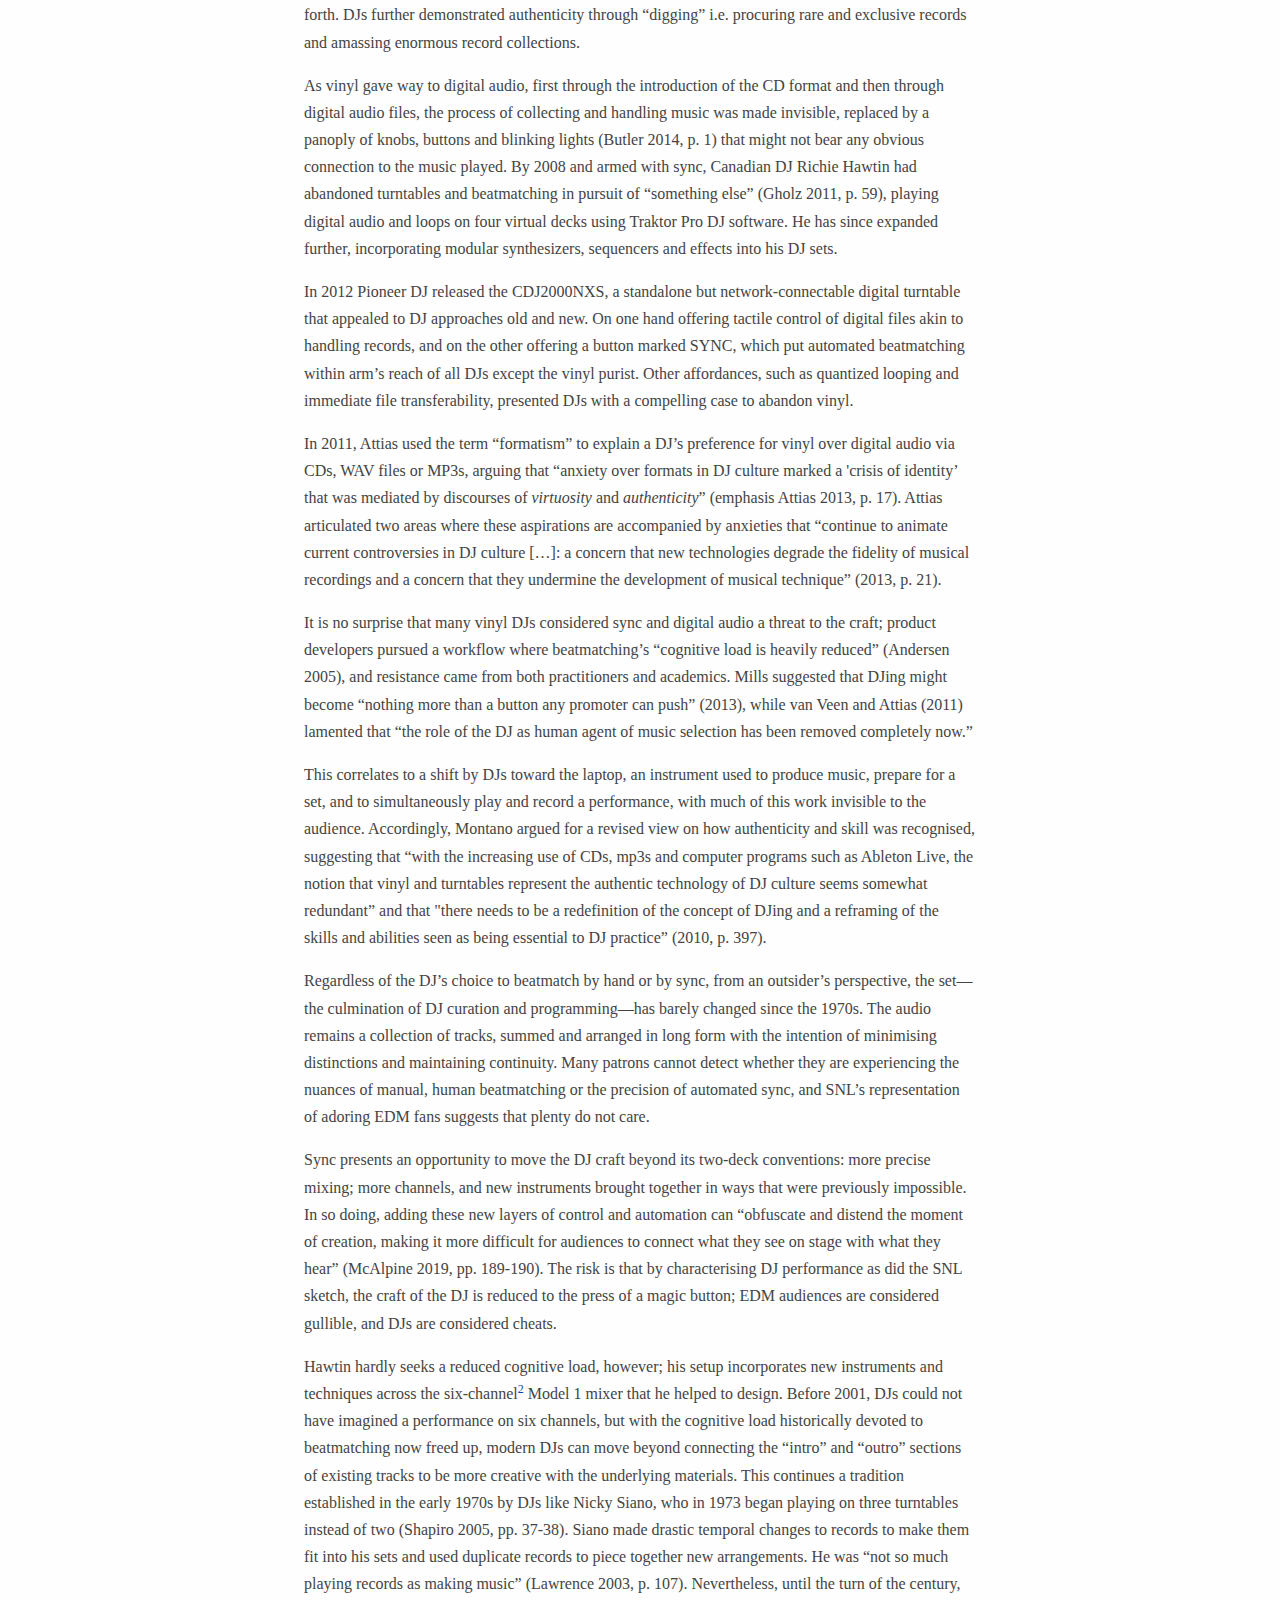
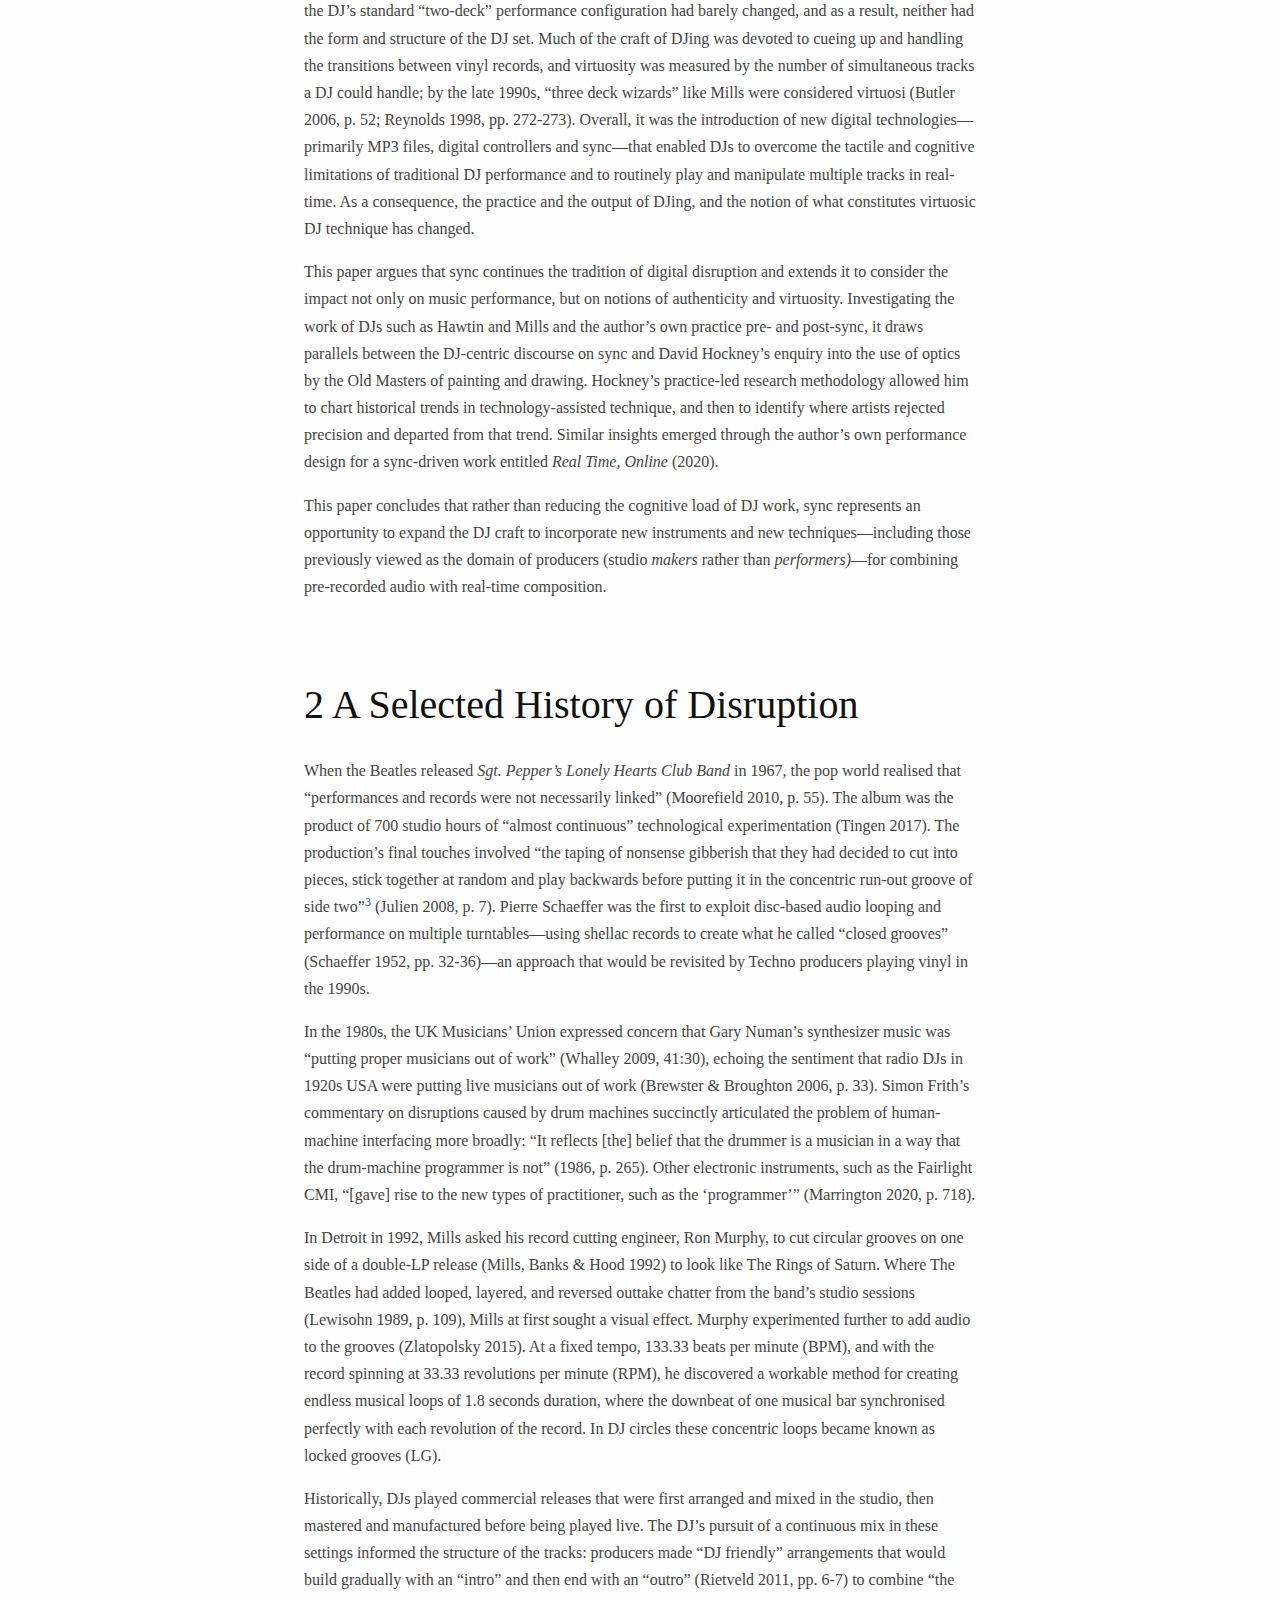
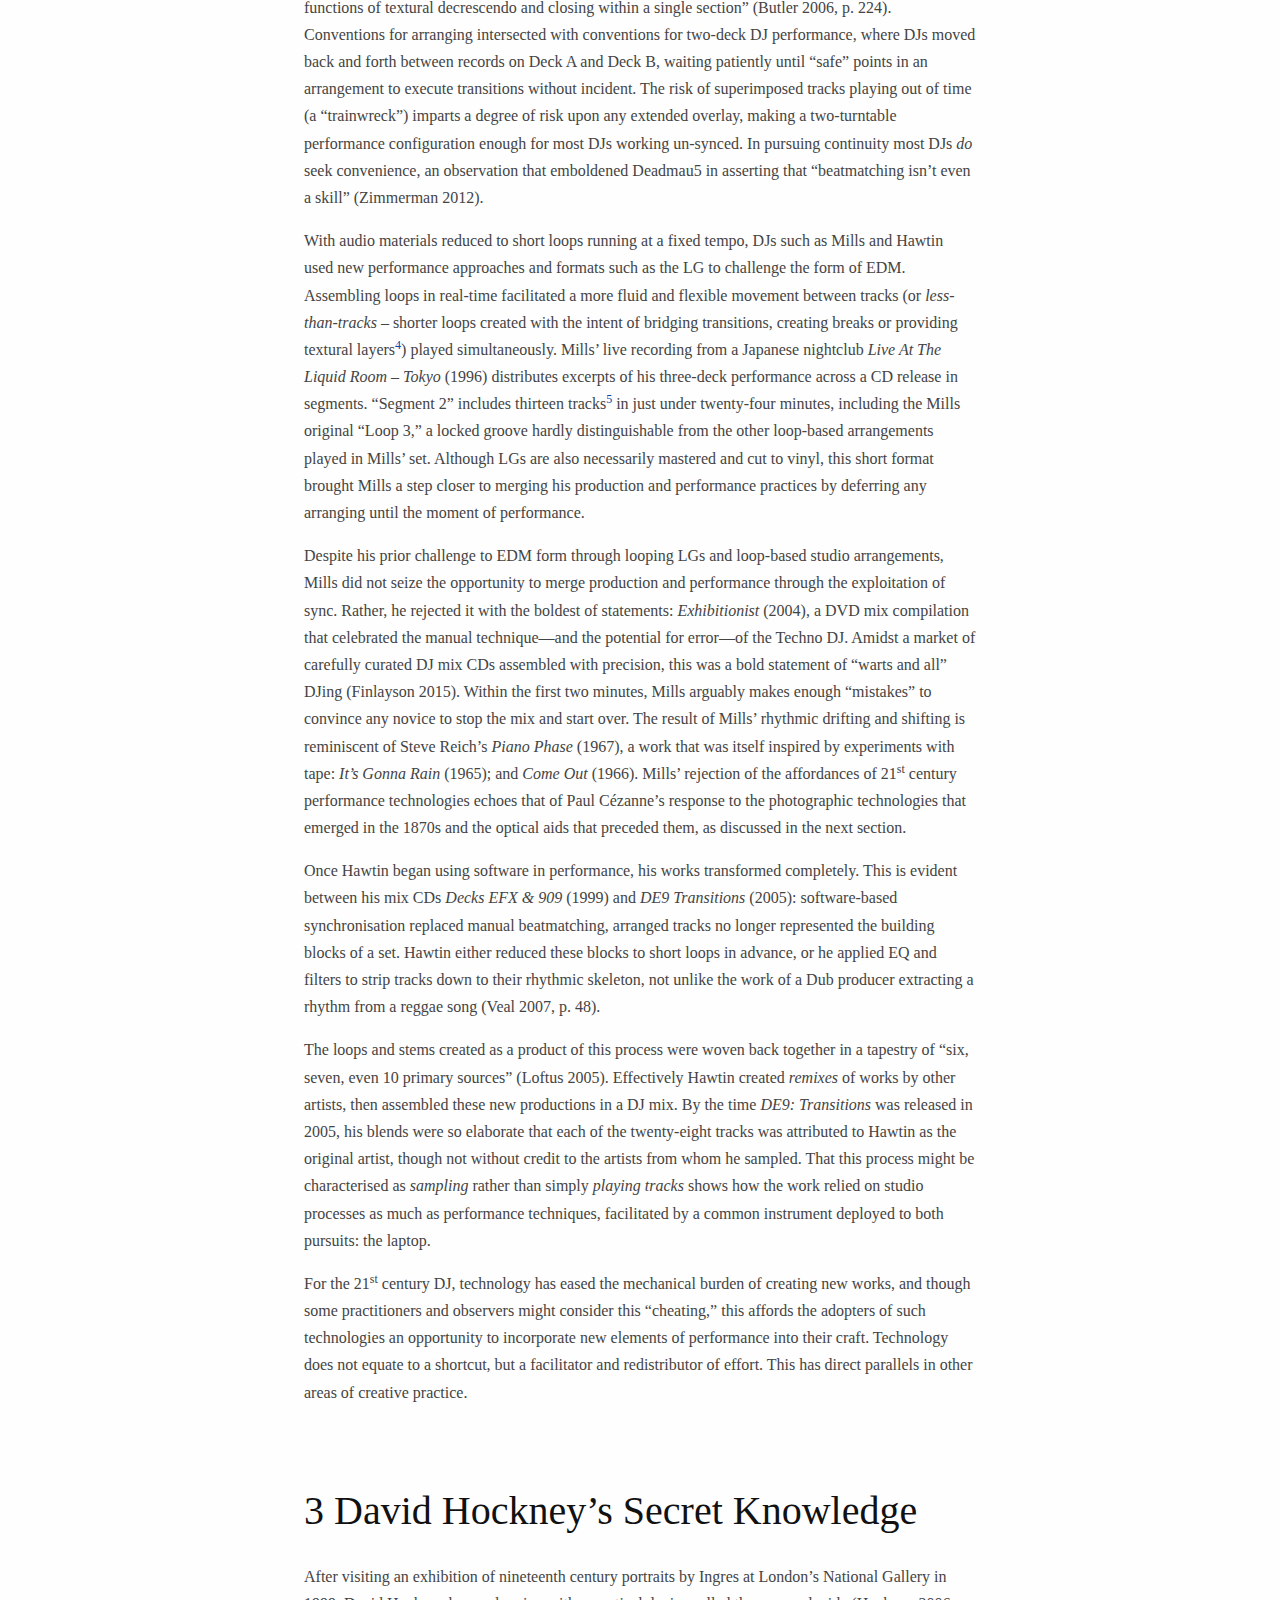
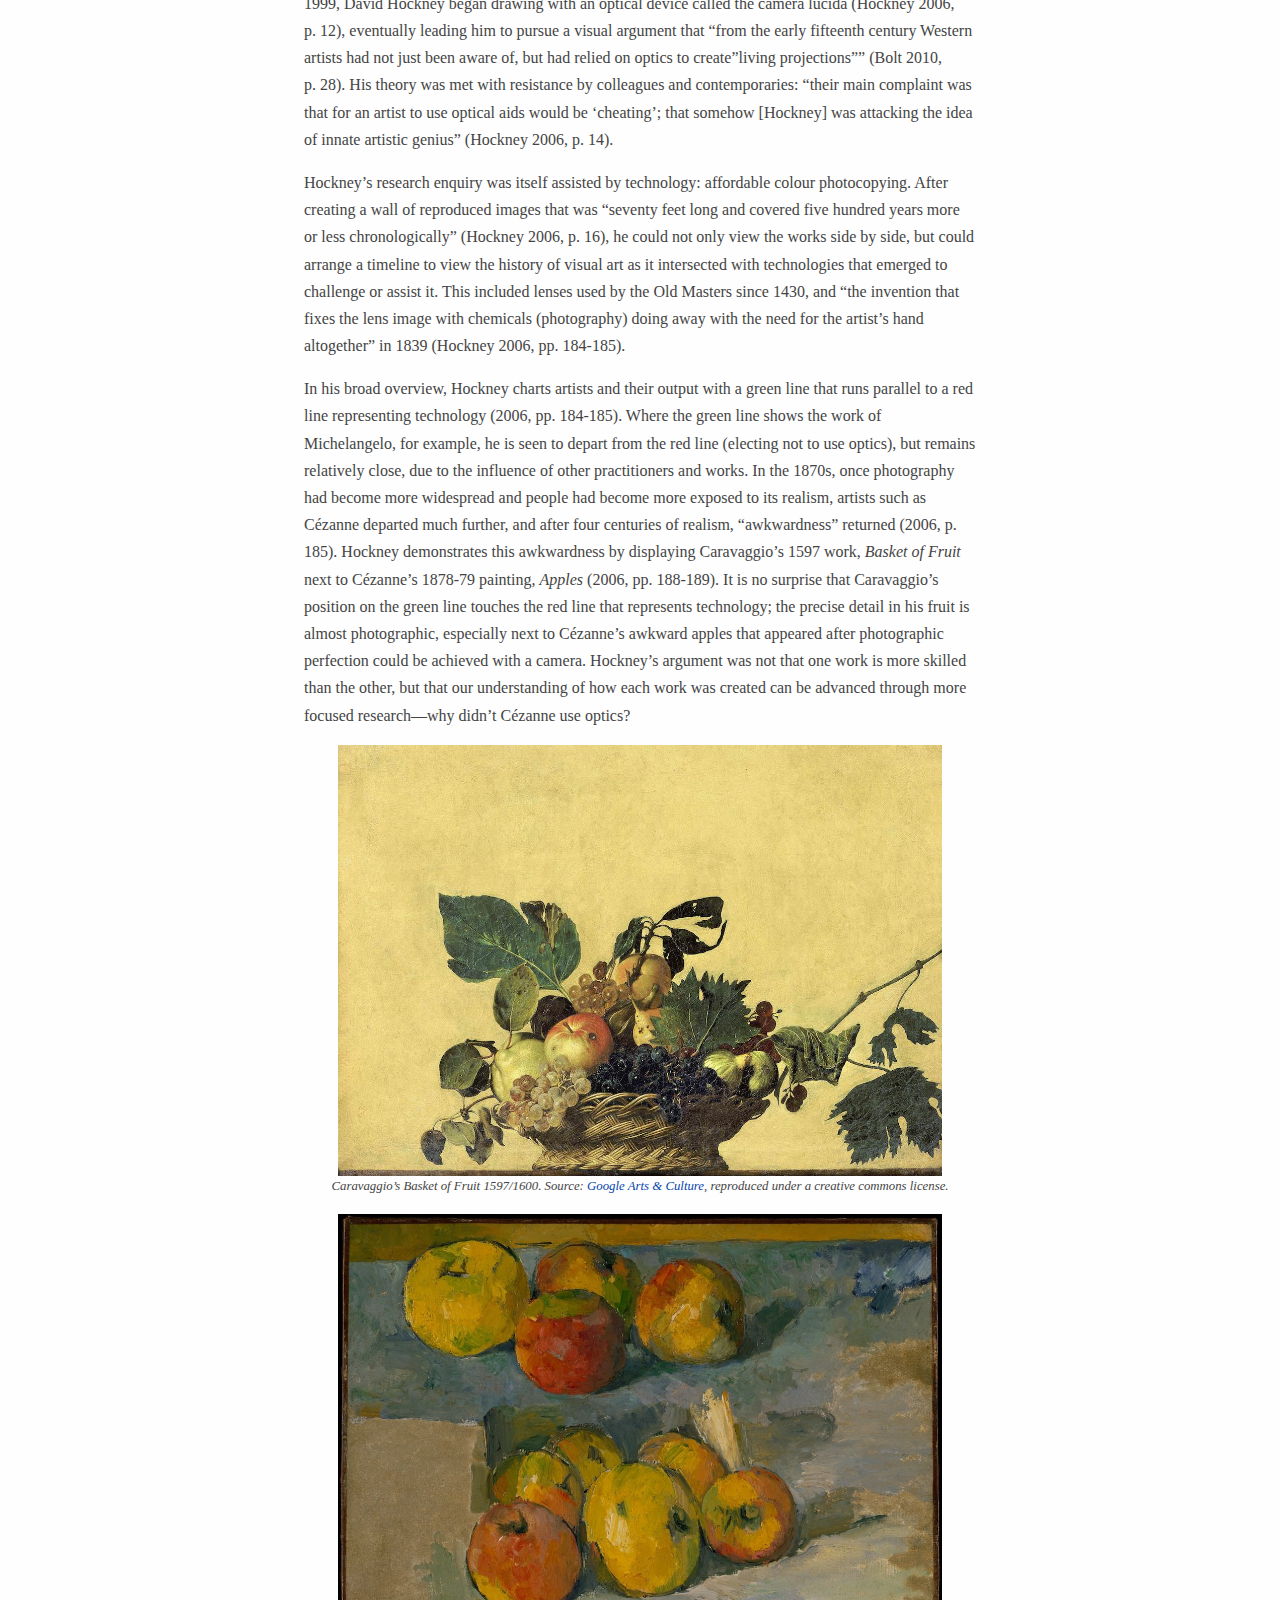
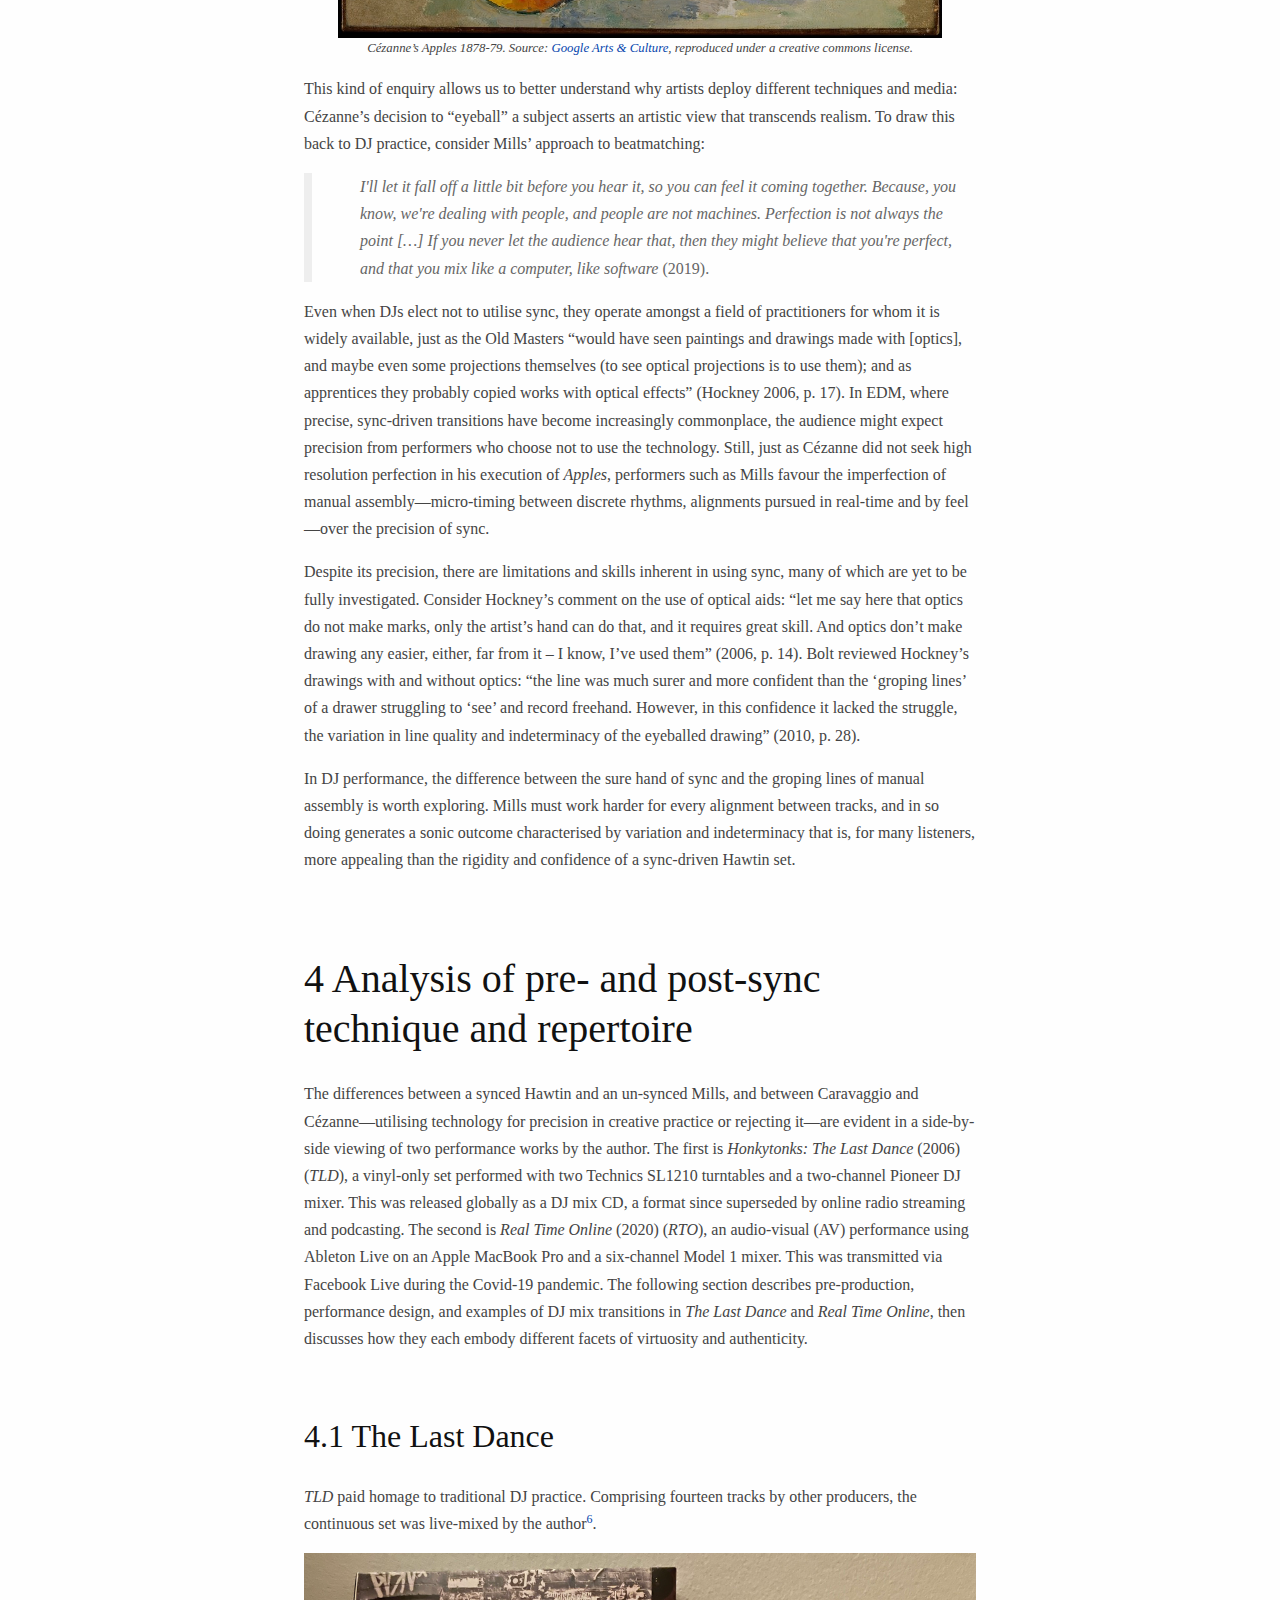
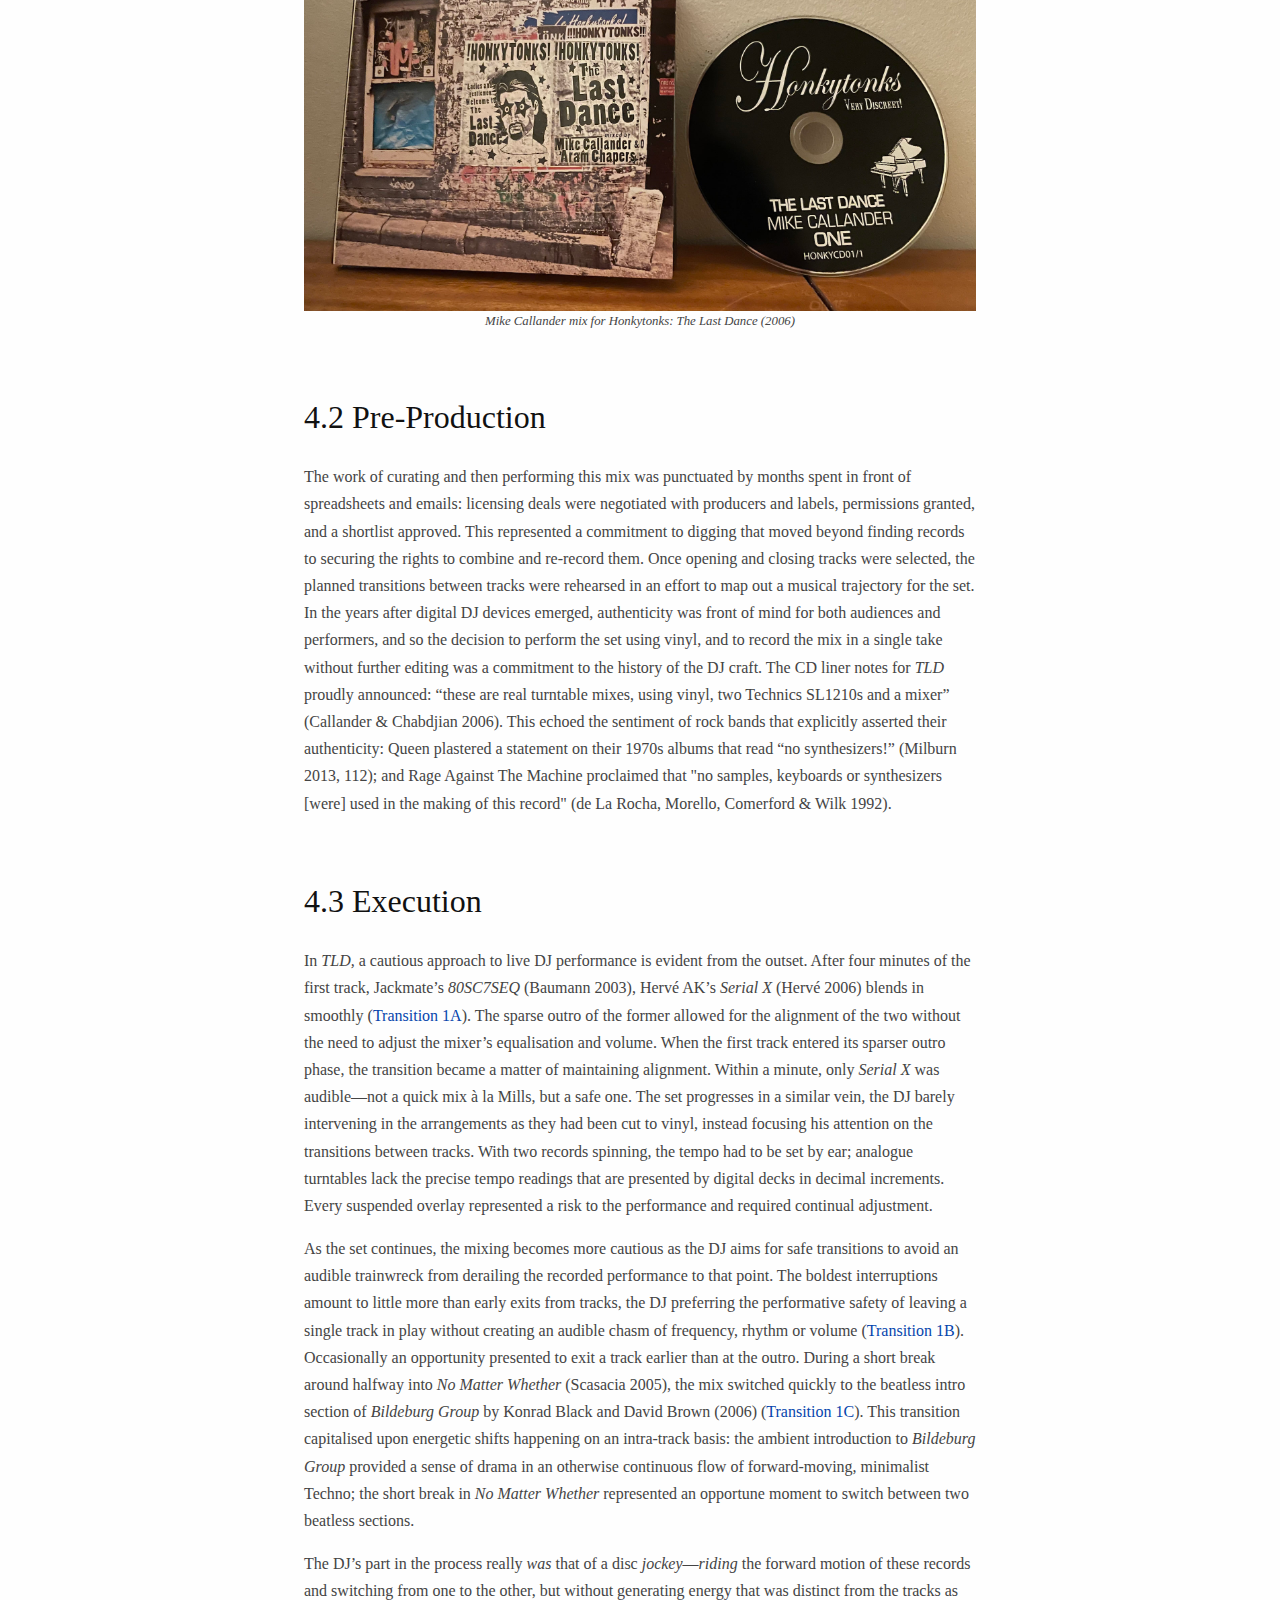
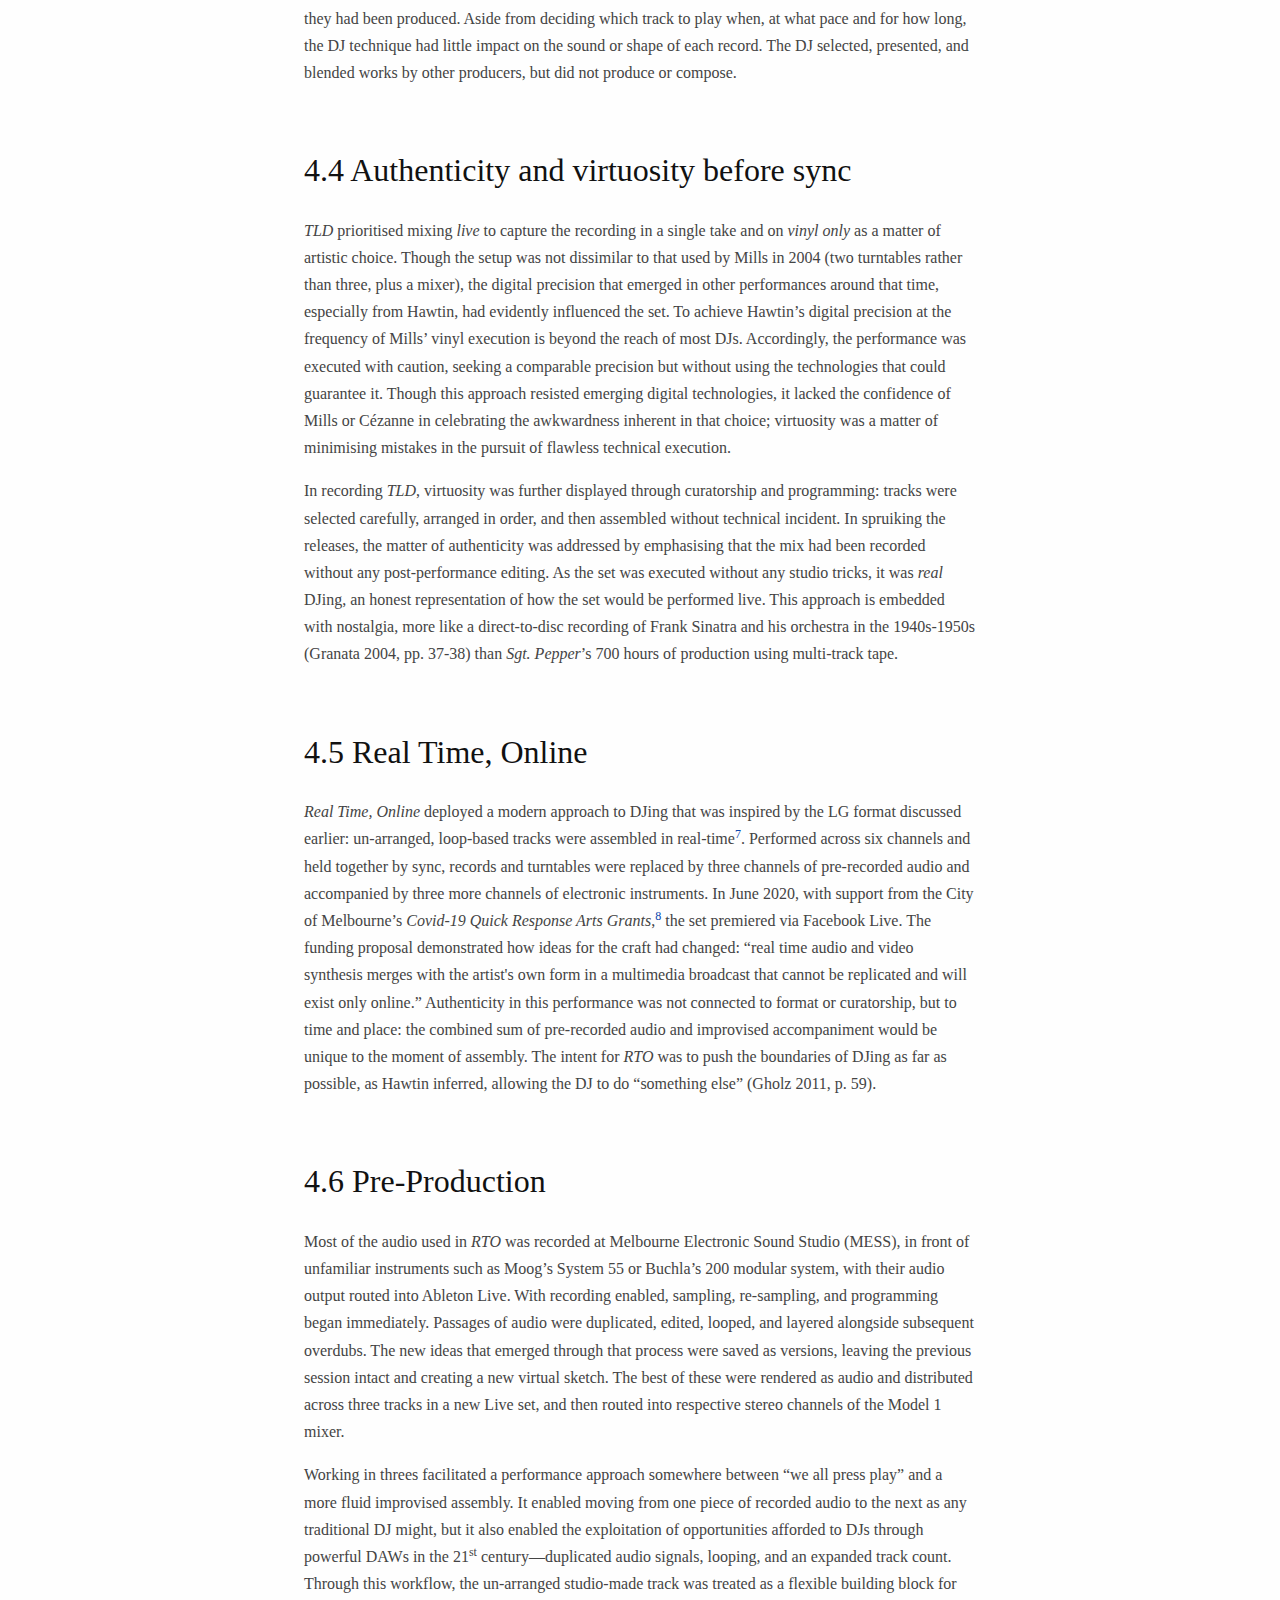
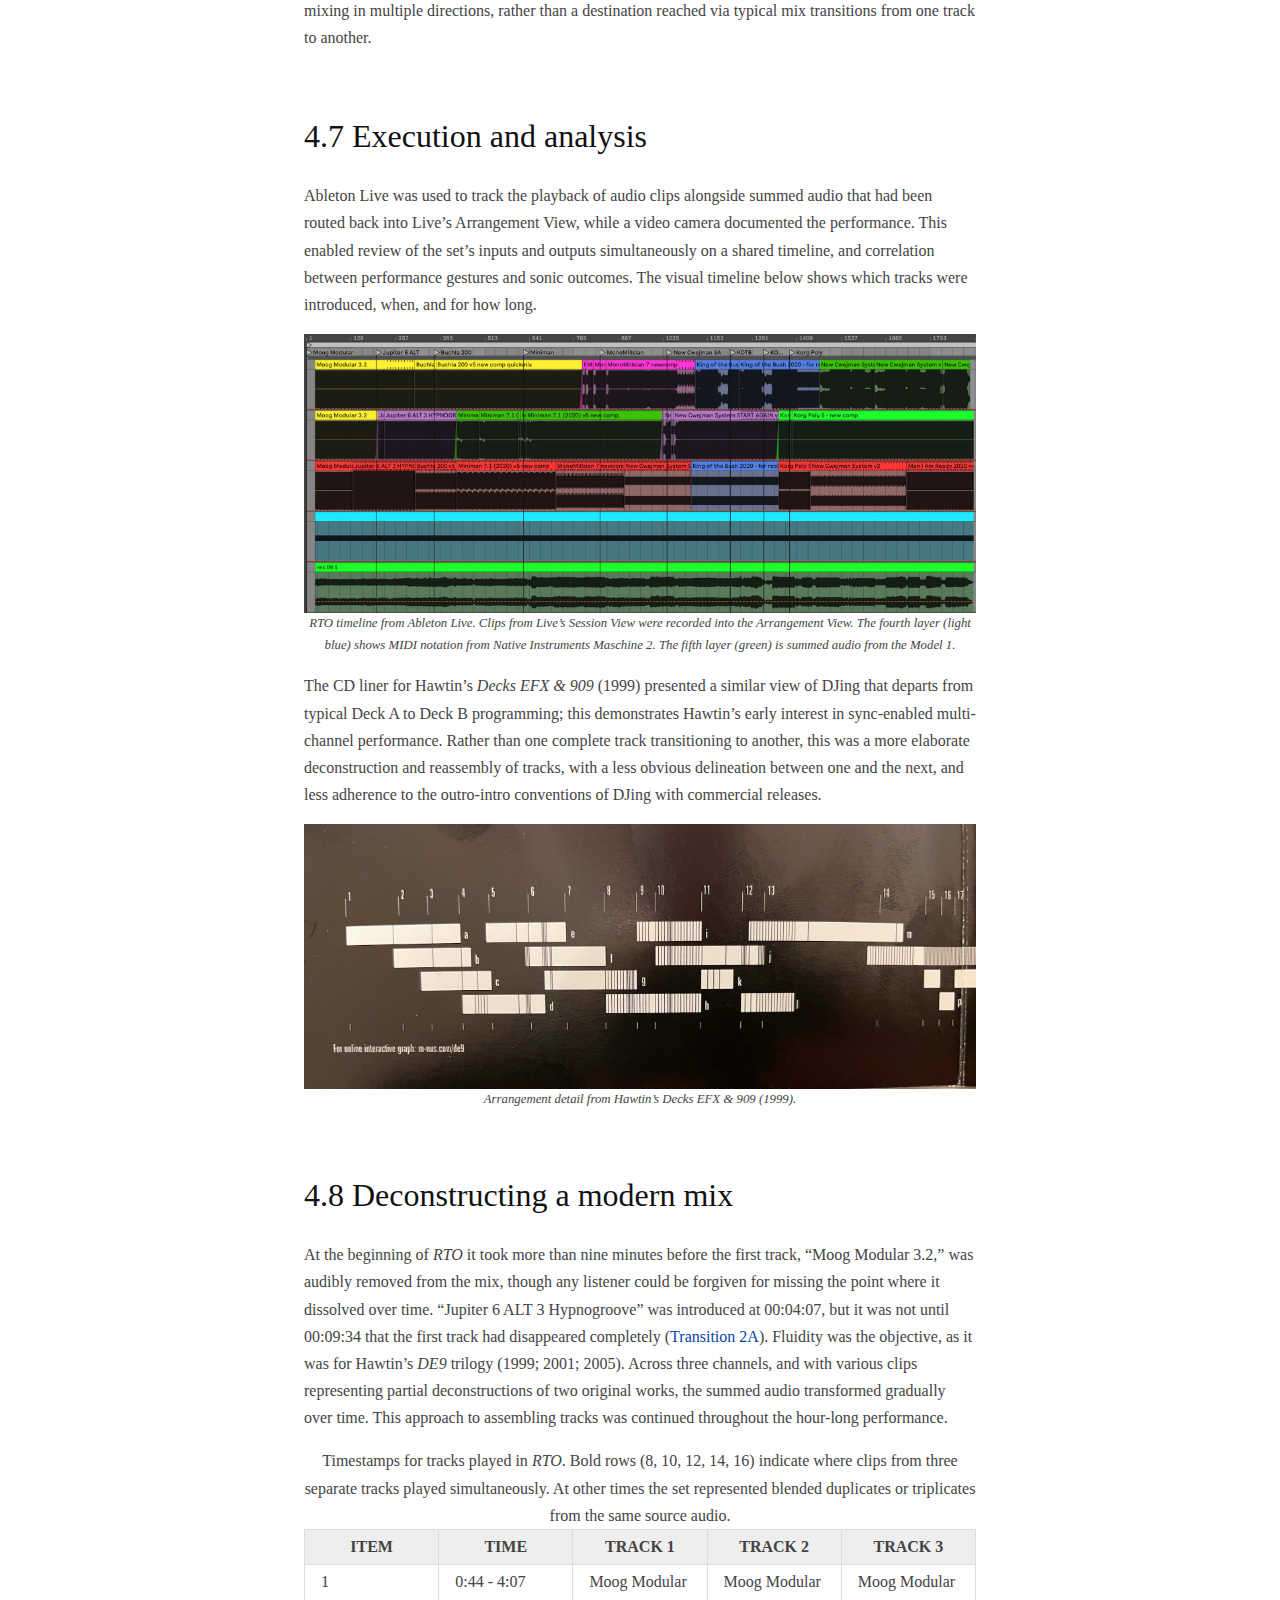
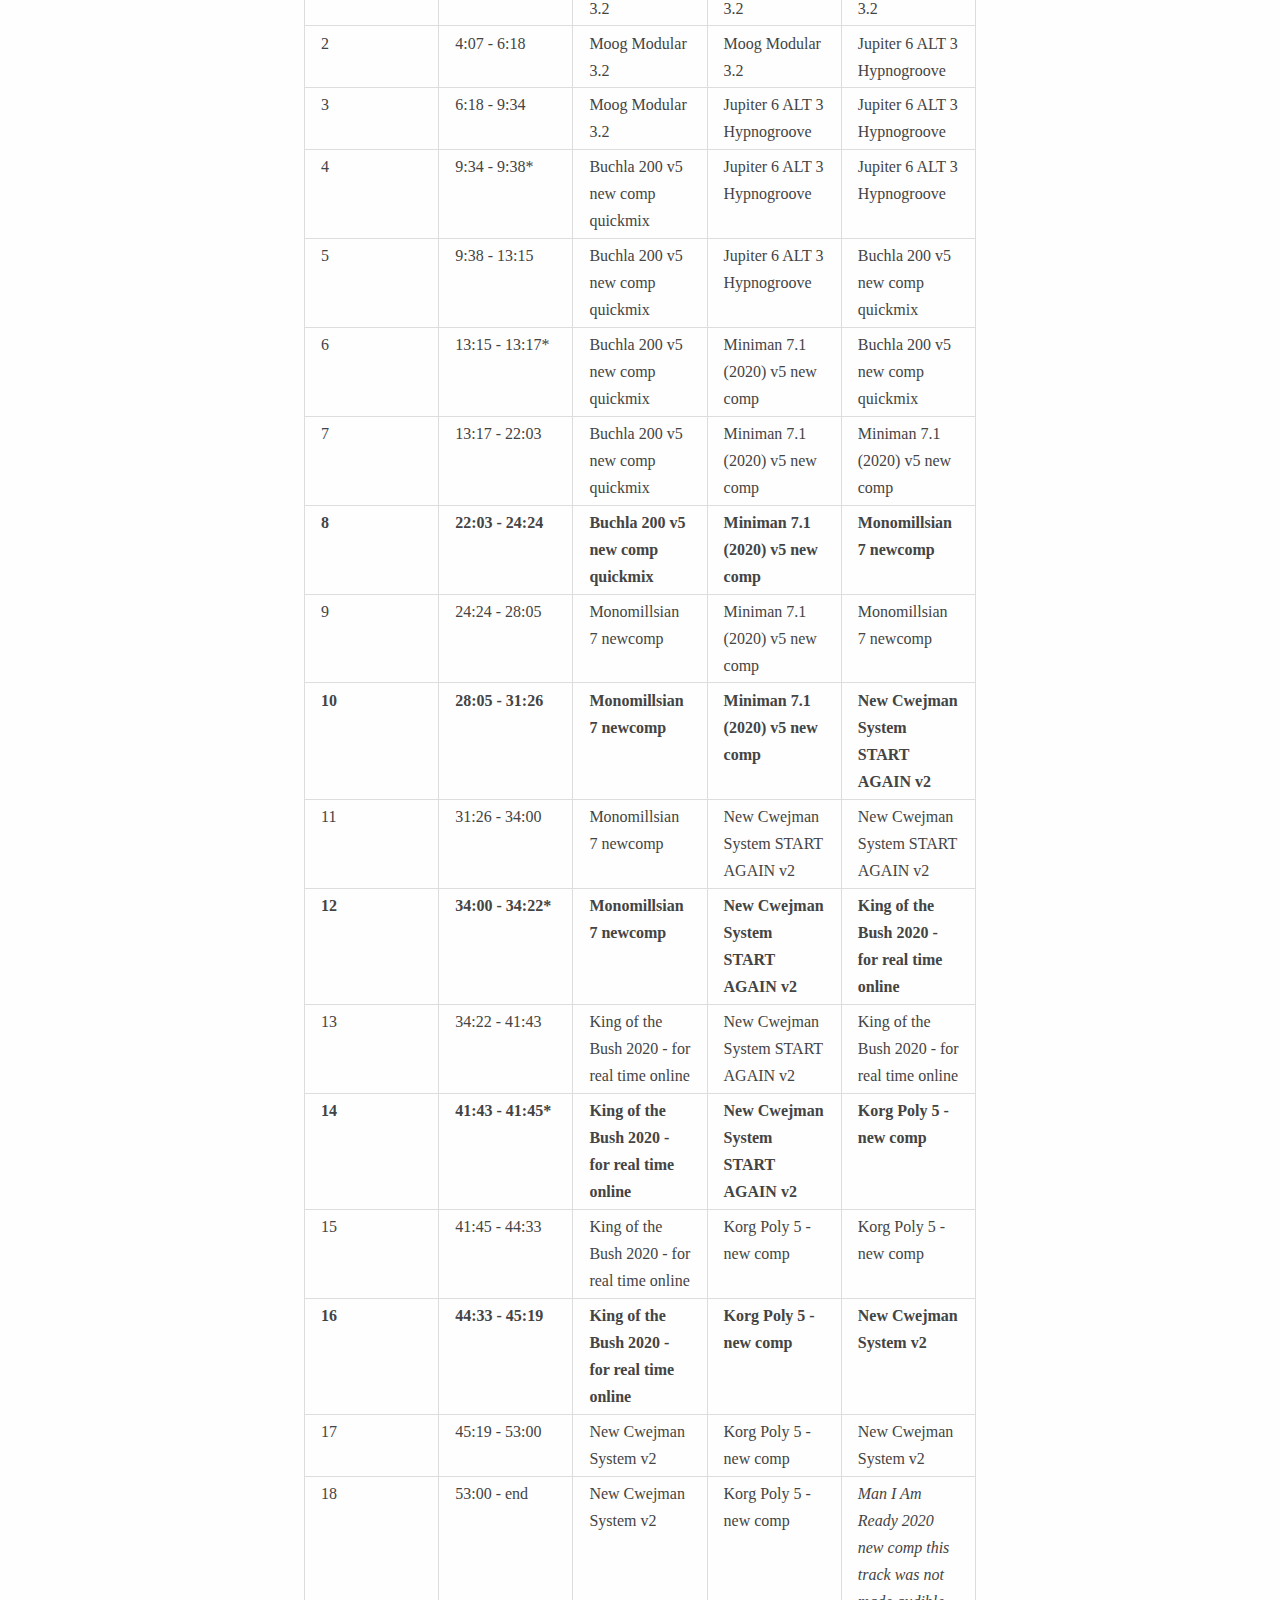
==== commit 43688c7b: "deploy: 13bbff40734943f2805fc6345abcc68f89e4d850" ====
--- a/index.html
+++ b/index.html
@@ -787,8 +787,8 @@
 <td>53:00 - end</td>
 <td>New Cwejman System v2</td>
 <td>Korg Poly 5 - new comp</td>
-<td><strong>Man I Am Ready 2020 new comp this track was not made
-audible.</strong></td>
+<td><em>Man I Am Ready 2020 new comp this track was not made
+audible.</em></td>
 </tr>
 </tbody>
 </table>
